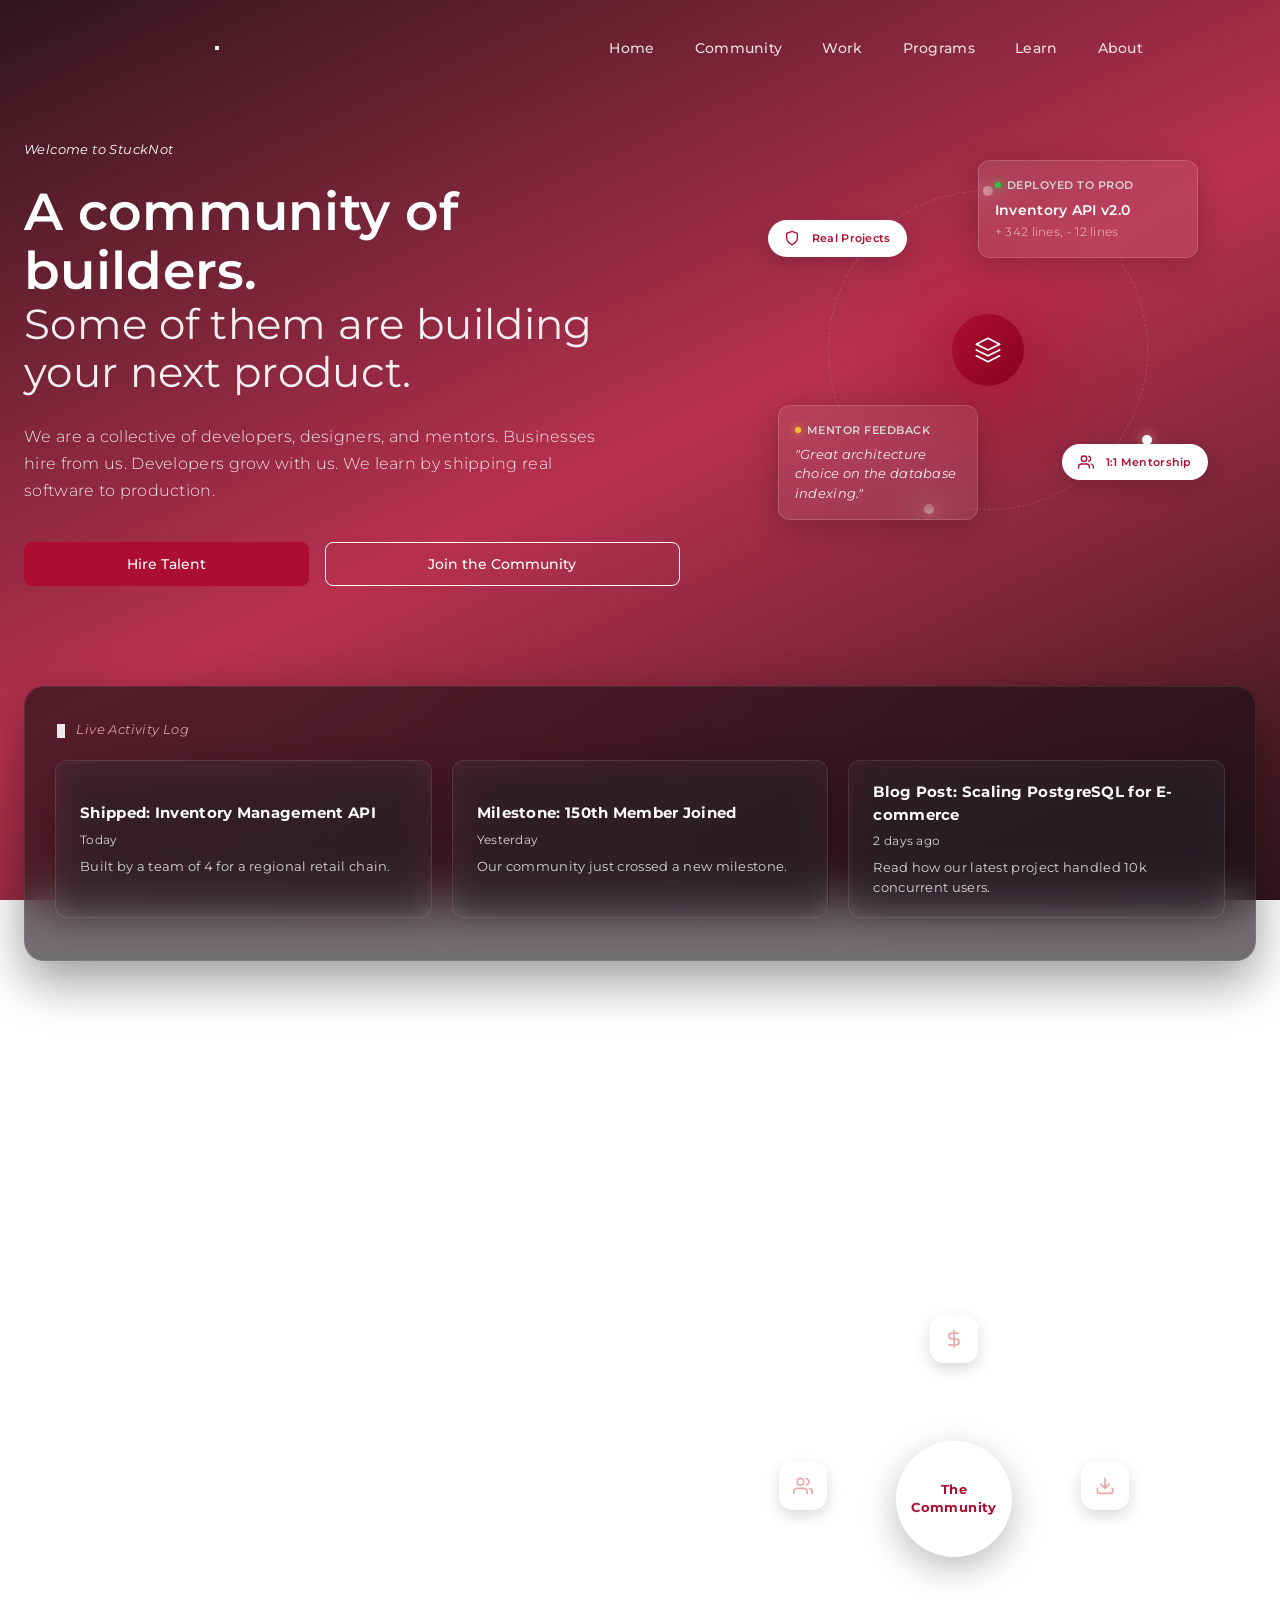
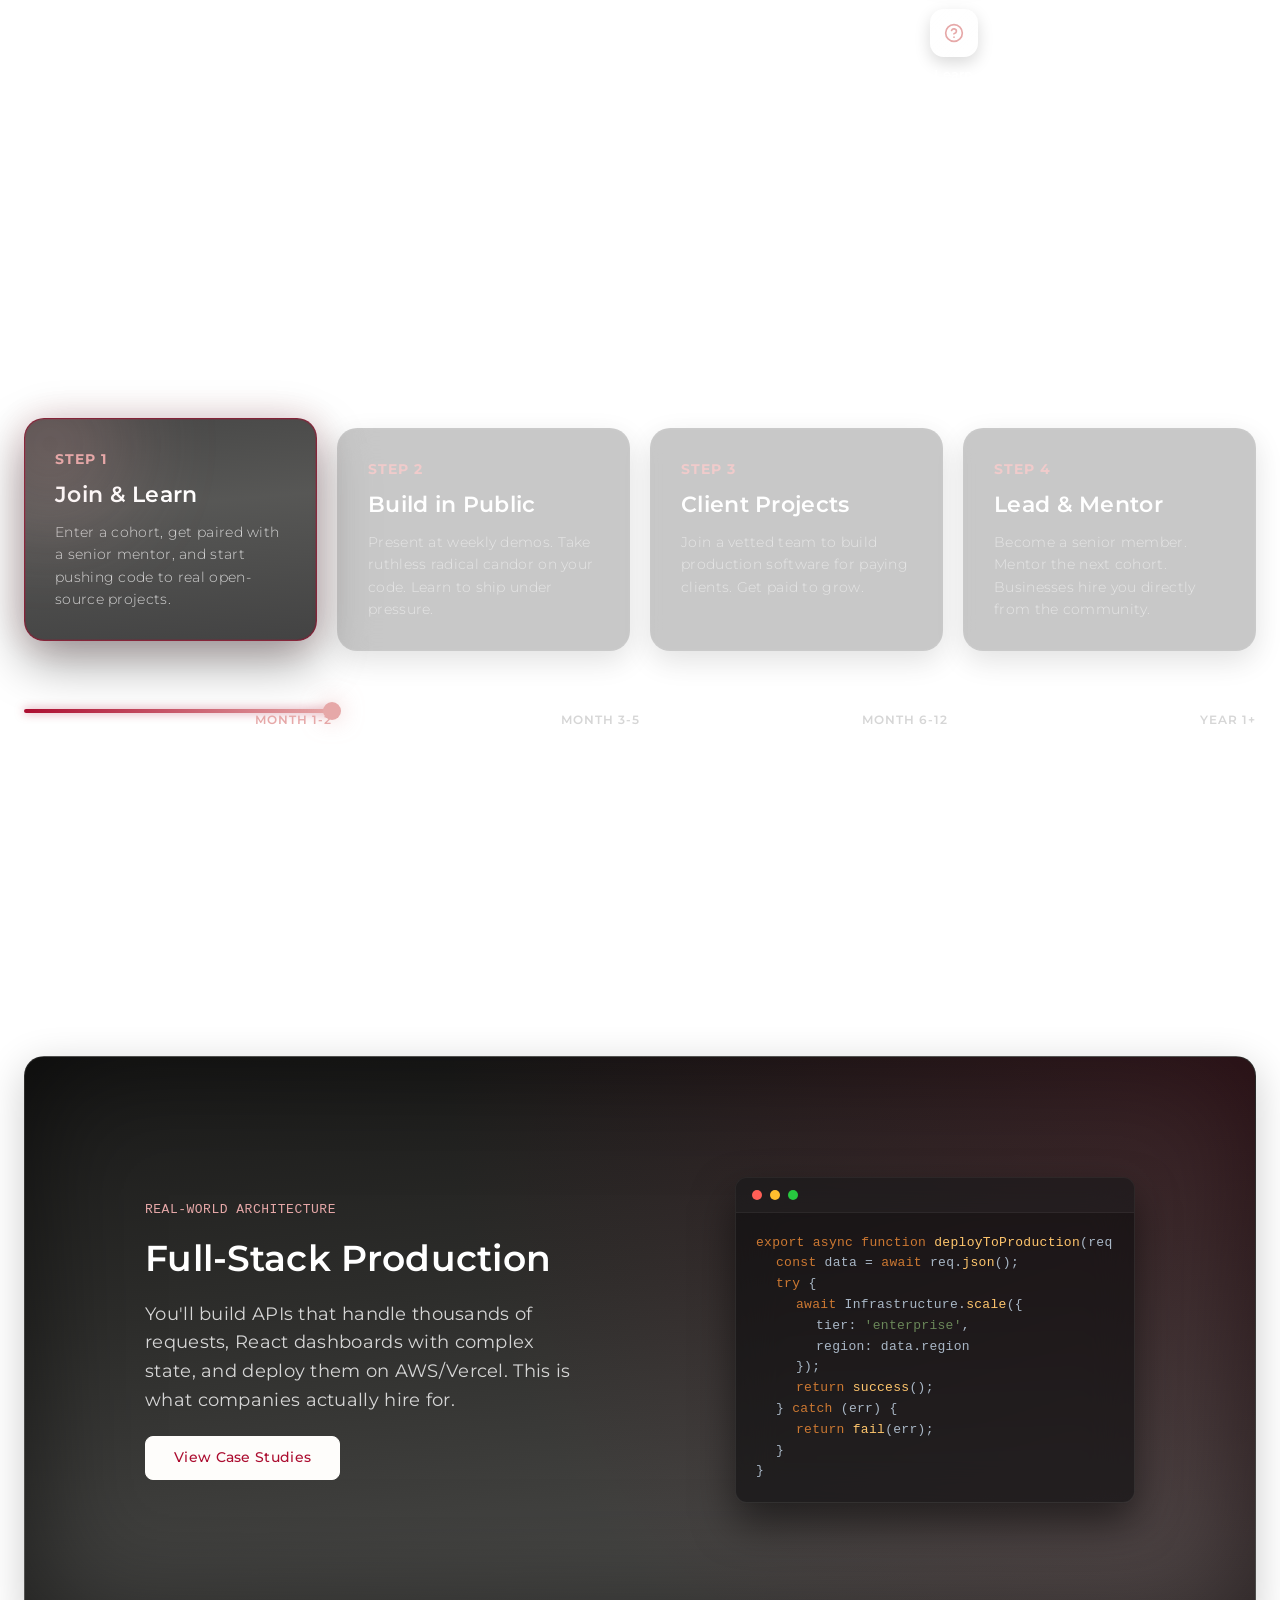
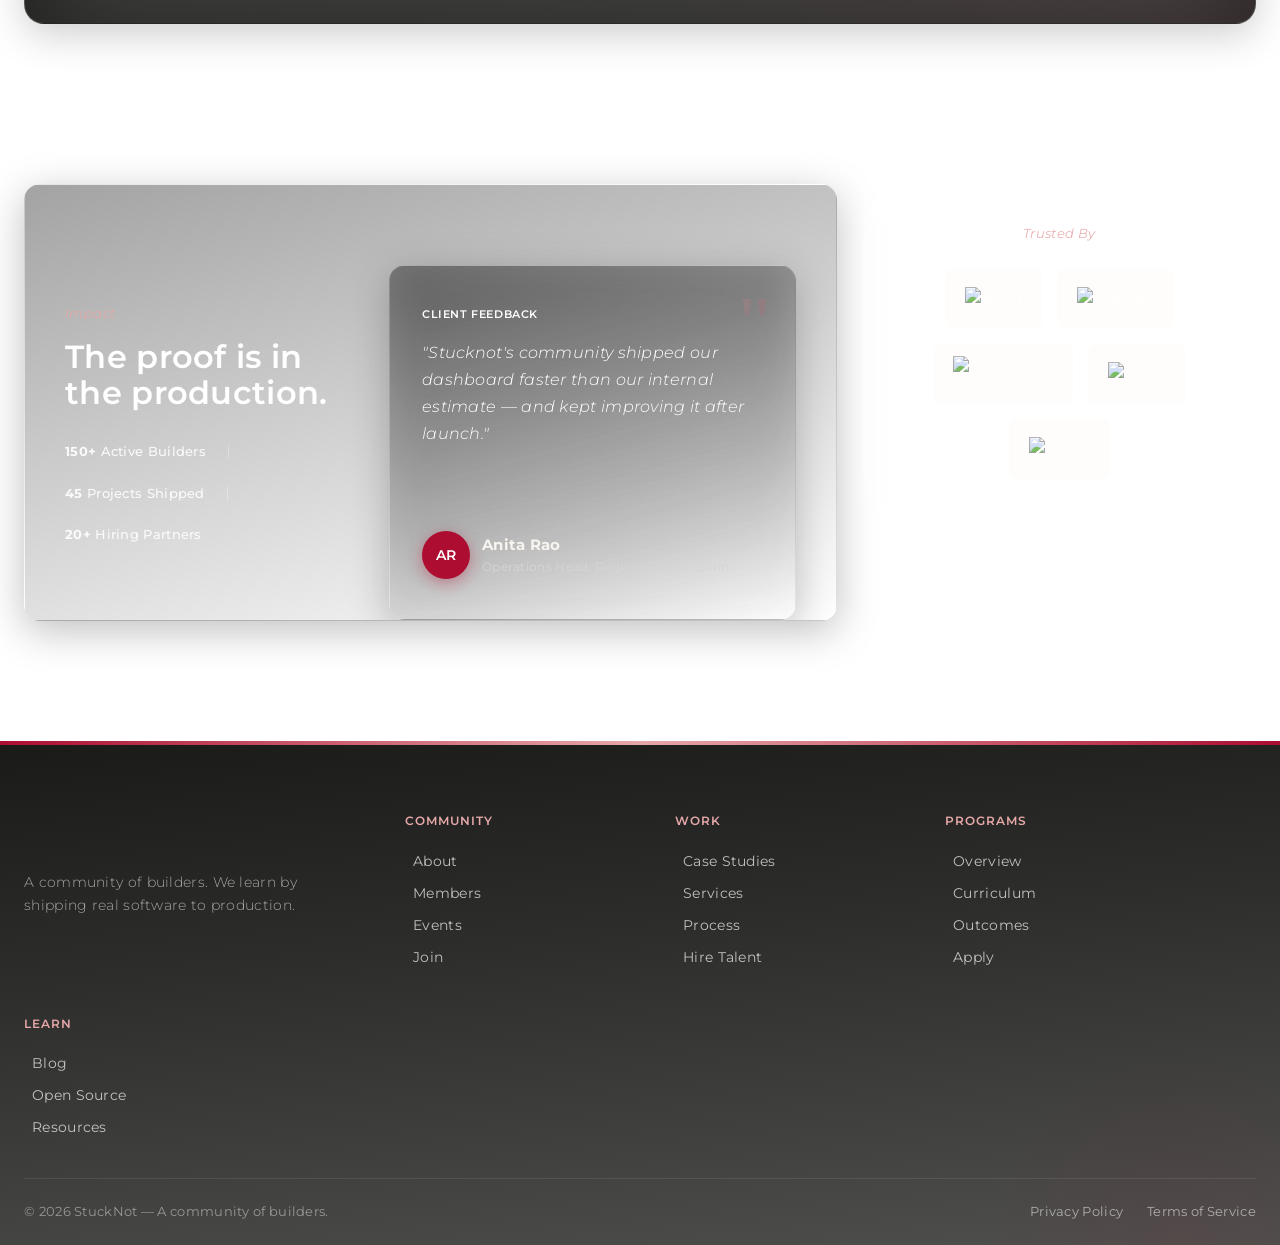
==== index.html @ ad09925e "Initial commit of StuckNot Academy" ====
<!DOCTYPE html>
<html lang="en">
<head>
  <meta charset="UTF-8">
  <meta name="viewport" content="width=device-width, initial-scale=1.0">
  <meta name="description" content="StuckNot is a community of builders. Businesses hire from it. Developers grow inside it.">
  <title>StuckNot — A Community of Builders</title>
  
  <!-- Performance: Preconnect to font domains -->
  <link rel="preconnect" href="https://fonts.googleapis.com">
  <link rel="preconnect" href="https://fonts.gstatic.com" crossorigin>
  <link href="https://fonts.googleapis.com/css2?family=Montserrat:ital,wght@0,300;0,400;0,500;0,600;0,700;0,900;1,400&display=swap" rel="stylesheet">
  
  <link rel="stylesheet" href="stucknot-design-system.css">
  <style>
    /* Inline styles to ensure content looks good while loading or for elements not in CSS */
    .hero-btn-row {
      display: flex;
      gap: 16px;
      margin-top: 32px;
      flex-wrap: wrap;
    }
    .hero-btn-row .base-button {
      flex: 1 1 auto;
      text-align: center;
      padding: 14px 28px;
    }
    .visually-hidden {
      position: absolute;
      width: 1px;
      height: 1px;
      padding: 0;
      margin: -1px;
      overflow: hidden;
      clip: rect(0, 0, 0, 0);
      white-space: nowrap;
      border: 0;
    }
    .json-loading {
      opacity: 0;
      transition: opacity 0.3s ease;
    }
    .json-loaded {
      opacity: 1;
    }
    /* Force navbar on one line for desktop and override mobile sidebar styles */
    @media (min-width: 900px) {
      .header-nav-wrapper {
        position: static !important;
        flex-direction: row !important;
        width: 100% !important;
        height: auto !important;
        padding: 0 !important;
        background: transparent !important;
        box-shadow: none !important;
        display: flex;
        align-items: center;
        justify-content: flex-end;
        flex-wrap: nowrap;
        gap: 16px;
      }
      .nav-links {
        flex-wrap: nowrap;
        gap: 16px;
        align-items: center;
      }
      .nav-links a {
        padding: 8px 12px;
      }
    }
  </style>
</head>
<body>

  <!-- ===== HEADER ===== -->
  <header class="header" role="banner">
    <div class="container">
      <a href="/" aria-label="StuckNot Home"><span class="logo-img" role="img" aria-label="StuckNot logo"></span></a>
      <button class="mobile-menu-btn" aria-label="Toggle navigation" aria-expanded="false">
        <span class="hamburger-line"></span><span class="hamburger-line"></span><span class="hamburger-line"></span>
      </button>
      <div class="header-nav-wrapper" id="mobile-nav">
        <nav class="nav-links" aria-label="Main navigation" id="nav-main-links">
          <a href="/">Home</a>
          <!-- Populated by JSON -->
        </nav>
      </div>
    </div>
  </header>

  <main id="main-content" class="json-loading">
    <!-- ===== HERO ===== -->
    <section class="hero-bg" style="min-height:auto; padding-bottom:120px;" aria-labelledby="hero-heading">
      <div class="hero-header">
        <div class="hero-content-wrapper">
          
          <div class="hero-text-col">
            <p class="hero-eyebrow" id="hero-eyebrow"></p>
            <h1 class="hero-heading-text" id="hero-heading"></h1>
            <p class="hero-subheading-text" id="hero-subheading"></p>
            
            <!-- Entry Paths -->
            <div class="hero-btn-row reveal reveal-stagger-3" id="hero-buttons">
              <!-- Populated by JSON -->
            </div>
          </div>

          <div class="hero-illustration-col" style="padding-top: 0; align-items: center; justify-content: center;">
            <!-- Stunning native hero animation -->
            <div class="hero-anim reveal reveal-stagger-4">
              <div class="hero-anim-glow"></div>
              
              <div class="hero-anim-orbit">
                <div class="orbit-dot orbit-dot-1"></div>
                <div class="orbit-dot orbit-dot-2"></div>
                <div class="orbit-dot orbit-dot-3"></div>
              </div>
              
              <div class="hero-anim-center">
                <svg viewBox="0 0 24 24" fill="none" stroke="currentColor" stroke-width="1.5" stroke-linecap="round" stroke-linejoin="round" style="color:#fff;"><path d="M12 2L2 7l10 5 10-5-10-5zM2 17l10 5 10-5M2 12l10 5 10-5"/></svg>
              </div>
              
              <div class="hero-float-card card-1" style="backdrop-filter: blur(20px); width: 220px; padding: 16px;">
                <div style="font-size: 11px; color: var(--silver); margin-bottom: 6px; display: flex; align-items: center; gap: 6px; text-transform: uppercase; font-weight: 600; letter-spacing: 0.5px;">
                   <div style="width:6px; height:6px; background:#27c93f; border-radius:50%; box-shadow: 0 0 8px #27c93f;"></div> Deployed to Prod
                </div>
                <div style="font-size: 14px; font-weight: 600; color: var(--white); margin-bottom: 2px;">Inventory API v2.0</div>
                <div style="font-size: 12px; color: var(--rose);">+ 342 lines, - 12 lines</div>
              </div>
              
              <div class="hero-float-card card-2" style="backdrop-filter: blur(20px); width: 200px; padding: 16px;">
                <div style="font-size: 11px; color: var(--silver); margin-bottom: 6px; display: flex; align-items: center; gap: 6px; text-transform: uppercase; font-weight: 600; letter-spacing: 0.5px;">
                   <div style="width:6px; height:6px; background:#ffbd2e; border-radius:50%; box-shadow: 0 0 8px #ffbd2e;"></div> Mentor Feedback
                </div>
                <div style="font-size: 13px; font-weight: 400; color: rgba(255,255,255,0.9); font-style: italic;">"Great architecture choice on the database indexing."</div>
              </div>
              
              <div class="hero-badge badge-1" style="padding: 10px 16px;">
                <svg viewBox="0 0 24 24" width="16" height="16" fill="none" stroke="currentColor" stroke-width="2" stroke-linecap="round" stroke-linejoin="round" style="margin-right:6px;"><path d="M12 22s8-4 8-10V5l-8-3-8 3v7c0 6 8 10 8 10z"></path></svg> Real Projects
              </div>
              <div class="hero-badge badge-2" style="padding: 10px 16px;">
                <svg viewBox="0 0 24 24" width="16" height="16" fill="none" stroke="currentColor" stroke-width="2" stroke-linecap="round" stroke-linejoin="round" style="margin-right:6px;"><path d="M17 21v-2a4 4 0 0 0-4-4H5a4 4 0 0 0-4 4v2"></path><circle cx="9" cy="7" r="4"></circle><path d="M23 21v-2a4 4 0 0 0-3-3.87"></path><path d="M16 3.13a4 4 0 0 1 0 7.75"></path></svg> 1:1 Mentorship
              </div>
            </div>
          </div>

        </div>
      </div>
    </section>

    <!-- ===== LIVE ACTIVITY STRIP ===== -->
    <!-- Upgraded to look like a command center / glass terminal overlay -->
    <section class="section" style="padding-top:40px; padding-bottom: 60px; margin-top: -60px; position: relative; z-index: 10;" aria-labelledby="activity-heading">
      <div class="container">
        <h2 id="activity-heading" class="visually-hidden">Recent Community Activity</h2>
        <div class="bento-card" style="padding: 30px; background: rgba(20, 15, 20, 0.6); backdrop-filter: blur(24px); border: 1px solid rgba(255,255,255,0.08); box-shadow: 0 20px 50px rgba(0,0,0,0.4);">
           <p class="section-eyebrow" style="margin-bottom: 10px; color: var(--rose);"><span class="cc-cursor" style="margin-right: 8px;"></span> Live Activity Log</p>
           <div class="oss-blog-inner" id="activity-strip" style="grid-template-columns: repeat(auto-fit, minmax(280px, 1fr)); gap: 20px; margin-top: 10px;">
             <!-- Populated by JSON -->
           </div>
        </div>
      </div>
    </section>

    <!-- ===== HOW IT WORKS (FLYWHEEL BENTO) ===== -->
    <section class="section our-story" style="padding: 80px 0;" aria-labelledby="how-it-works-heading">
      <div class="container">
        <h2 id="how-it-works-heading" class="section-heading reveal">A flywheel of continuous growth.</h2>
        <p class="accent-text reveal reveal-stagger-1" style="margin-bottom: 40px;">We learn by shipping real software. Real stakes, real users.</p>
        
        <div class="our-story-bento reveal reveal-stagger-2">
          
          <div class="bento-card" style="grid-column: 1 / 2; grid-row: 1 / 2; display: flex; flex-direction: column; justify-content: center;">
            <h3 class="summary-card-heading" style="font-size: 24px; margin-bottom: 16px;">Mentorship meets Production</h3>
            <p class="summary-card-text" style="font-size: 15px;">Every new builder is paired with a senior engineer. You never code alone. Code reviews are public. We believe in ruthless radical candor with the code, but empathy for the coder.</p>
          </div>

          <div class="bento-card" style="grid-column: 1 / 2; grid-row: 2 / 3; display: flex; flex-direction: column; justify-content: center;">
            <h3 class="summary-card-heading" style="font-size: 24px; margin-bottom: 16px;">Real Client Projects</h3>
            <p class="summary-card-text" style="font-size: 15px;">Builders are assigned to real client projects based on skill level. No toy apps. When businesses hire us, they get vetted teams building production software.</p>
          </div>

          <div class="bento-card" style="grid-column: 2 / 3; grid-row: 1 / 3; display: flex; align-items: center; justify-content: center; min-height: 400px; overflow: hidden; position: relative;">
            <div class="bento-flywheel" style="position: absolute; width: 100%; height: 100%;">
              <div class="flywheel-wrap">
                <div class="flywheel">
                  <svg class="flywheel-ring" viewBox="0 0 200 200"><circle cx="100" cy="100" r="98" fill="none" stroke="rgba(255,255,255,0.15)" stroke-width="1" stroke-dasharray="4 4"/></svg>
                  
                  <div class="flywheel-center">
                    <span class="flywheel-center-label">The<br>Community</span>
                  </div>
                  
                  <div class="flywheel-node node-top">
                    <div class="node-icon"><svg viewBox="0 0 24 24" fill="none" stroke="currentColor" stroke-width="2" stroke-linecap="round" stroke-linejoin="round" style="color:var(--rose);"><path d="M12 2v20M17 5H9.5a3.5 3.5 0 0 0 0 7h5a3.5 3.5 0 0 1 0 7H6"/></svg></div>
                    <div class="node-label">Build</div>
                  </div>
                  <div class="flywheel-node node-right">
                    <div class="node-icon"><svg viewBox="0 0 24 24" fill="none" stroke="currentColor" stroke-width="2" stroke-linecap="round" stroke-linejoin="round" style="color:var(--rose);"><path d="M21 15v4a2 2 0 0 1-2 2H5a2 2 0 0 1-2-2v-4M7 10l5 5 5-5M12 15V3"/></svg></div>
                    <div class="node-label">Ship</div>
                  </div>
                  <div class="flywheel-node node-bottom">
                    <div class="node-icon"><svg viewBox="0 0 24 24" fill="none" stroke="currentColor" stroke-width="2" stroke-linecap="round" stroke-linejoin="round" style="color:var(--rose);"><circle cx="12" cy="12" r="10"/><path d="M9.09 9a3 3 0 0 1 5.83 1c0 2-3 3-3 3"/><line x1="12" y1="17" x2="12.01" y2="17"/></svg></div>
                    <div class="node-label">Learn</div>
                  </div>
                  <div class="flywheel-node node-left">
                    <div class="node-icon"><svg viewBox="0 0 24 24" fill="none" stroke="currentColor" stroke-width="2" stroke-linecap="round" stroke-linejoin="round" style="color:var(--rose);"><path d="M17 21v-2a4 4 0 0 0-4-4H5a4 4 0 0 0-4 4v2"/><circle cx="9" cy="7" r="4"/><path d="M23 21v-2a4 4 0 0 0-3-3.87M16 3.13a4 4 0 0 1 0 7.75"/></svg></div>
                    <div class="node-label">Grow</div>
                  </div>
                </div>
              </div>
            </div>
          </div>
          
        </div>
      </div>
    </section>

    <!-- ===== CAREER PROGRESSION (STEPPER) ===== -->
    <section class="section" style="padding: 80px 0;" aria-labelledby="journey-heading">
      <div class="container">
        <h2 id="journey-heading" class="section-heading reveal">Your trajectory.</h2>
        <p class="accent-text reveal reveal-stagger-1">From joining the community to leading production teams.</p>
        
        <div class="progress-stepper reveal reveal-stagger-2" id="journey-stepper">
          <div class="stepper-cards">
            <div class="stepper-card active" onclick="updateJourney(0)" style="cursor: pointer;">
              <div class="stepper-year">Step 1</div>
              <h3 class="stepper-title">Join & Learn</h3>
              <p class="stepper-desc">Enter a cohort, get paired with a senior mentor, and start pushing code to real open-source projects.</p>
            </div>
            <div class="stepper-card" onclick="updateJourney(1)" style="cursor: pointer;">
              <div class="stepper-year">Step 2</div>
              <h3 class="stepper-title">Build in Public</h3>
              <p class="stepper-desc">Present at weekly demos. Take ruthless radical candor on your code. Learn to ship under pressure.</p>
            </div>
            <div class="stepper-card" onclick="updateJourney(2)" style="cursor: pointer;">
              <div class="stepper-year">Step 3</div>
              <h3 class="stepper-title">Client Projects</h3>
              <p class="stepper-desc">Join a vetted team to build production software for paying clients. Get paid to grow.</p>
            </div>
            <div class="stepper-card" onclick="updateJourney(3)" style="cursor: pointer;">
              <div class="stepper-year">Step 4</div>
              <h3 class="stepper-title">Lead & Mentor</h3>
              <p class="stepper-desc">Become a senior member. Mentor the next cohort. Businesses hire you directly from the community.</p>
            </div>
          </div>
          <div class="stepper-track-wrap" style="position: relative;">
            <div class="stepper-track"></div>
            <div class="stepper-progress" id="journey-progress" style="width: 25%; transition: width 0.4s ease;"></div>
            <div class="stepper-markers">
              <div class="stepper-marker active" onclick="updateJourney(0)" style="flex: 0 0 25%; position: relative; cursor: pointer;">
                <div class="stepper-marker-dot"></div>
                <div style="position: absolute; top: 20px; font-size: 12px; color: var(--rose); font-weight: 600; text-transform: uppercase; letter-spacing: 1px; white-space: nowrap;">Month 1-2</div>
              </div>
              <div class="stepper-marker" onclick="updateJourney(1)" style="flex: 0 0 25%; position: relative; cursor: pointer;">
                <div class="stepper-marker-dot"></div>
                <div style="position: absolute; top: 20px; font-size: 12px; color: var(--silver); font-weight: 600; text-transform: uppercase; letter-spacing: 1px; white-space: nowrap;">Month 3-5</div>
              </div>
              <div class="stepper-marker" onclick="updateJourney(2)" style="flex: 0 0 25%; position: relative; cursor: pointer;">
                <div class="stepper-marker-dot"></div>
                <div style="position: absolute; top: 20px; font-size: 12px; color: var(--silver); font-weight: 600; text-transform: uppercase; letter-spacing: 1px; white-space: nowrap;">Month 6-12</div>
              </div>
              <div class="stepper-marker" onclick="updateJourney(3)" style="flex: 0 0 25%; position: relative; cursor: pointer;">
                <div class="stepper-marker-dot"></div>
                <div style="position: absolute; top: 20px; font-size: 12px; color: var(--silver); font-weight: 600; text-transform: uppercase; letter-spacing: 1px; white-space: nowrap;">Year 1+</div>
              </div>
            </div>
          </div>
        </div>
        <script>
          function updateJourney(index) {
            const stepper = document.getElementById('journey-stepper');
            const cards = stepper.querySelectorAll('.stepper-card');
            const markers = stepper.querySelectorAll('.stepper-marker');
            const progress = document.getElementById('journey-progress');
            
            cards.forEach(c => c.classList.remove('active'));
            markers.forEach(m => m.classList.remove('active'));
            
            cards[index].classList.add('active');
            markers[index].classList.add('active');
            progress.style.width = ((index + 1) * 25) + '%';
          }
        </script>
      </div>
    </section>

    <!-- ===== WHAT YOU'LL BUILD (PROGRAMS VISUALS) ===== -->
    <section class="section" style="padding: 80px 0;" aria-labelledby="build-heading">
      <div class="container">
        <h2 id="build-heading" class="section-heading reveal">What you will build.</h2>
        <p class="accent-text reveal reveal-stagger-1">Stop watching tutorials. Start contributing to production environments.</p>
        
        <div class="programs-tabs-container reveal reveal-stagger-2">
          <!-- Instead of actual tabs, we just show one impressive pane as a highlight -->
          <div class="programs-tabs-content" style="width: 100%;">
            <div class="program-tab-pane active" style="position: relative; opacity: 1; pointer-events: auto; transform: none;">
              <div class="pane-content-left">
                <div class="pane-meta">Real-world architecture</div>
                <h3 class="pane-title">Full-Stack Production</h3>
                <p class="pane-desc">You'll build APIs that handle thousands of requests, React dashboards with complex state, and deploy them on AWS/Vercel. This is what companies actually hire for.</p>
                <a href="/work/case-studies.html" class="pane-btn base-button btn-white">View Case Studies</a>
              </div>
              <div class="pane-content-right">
                <!-- Mock IDE Visual -->
                <div class="mock-ide">
                  <div class="mock-ide-header">
                    <div class="mac-dot"></div><div class="mac-dot"></div><div class="mac-dot"></div>
                  </div>
                  <div class="mock-ide-body">
                    <div class="code-line"><span class="keyword">export async function</span> <span class="func">deployToProduction</span>(req) {</div>
                    <div class="code-line indent"><span class="keyword">const</span> data = <span class="keyword">await</span> req.<span class="func">json</span>();</div>
                    <div class="code-line indent"><span class="keyword">try</span> {</div>
                    <div class="code-line indent-2"><span class="keyword">await</span> Infrastructure.<span class="func">scale</span>({</div>
                    <div class="code-line indent-3">tier: <span class="string">'enterprise'</span>,</div>
                    <div class="code-line indent-3">region: data.region</div>
                    <div class="code-line indent-2">});</div>
                    <div class="code-line indent-2"><span class="keyword">return</span> <span class="func">success</span>();</div>
                    <div class="code-line indent">} <span class="keyword">catch</span> (err) {</div>
                    <div class="code-line indent-2"><span class="keyword">return</span> <span class="func">fail</span>(err);</div>
                    <div class="code-line indent">}</div>
                    <div class="code-line">}</div>
                  </div>
                </div>
              </div>
            </div>
          </div>
        </div>
      </div>
    </section>

    <!-- ===== SOCIAL PROOF BAND ===== -->
    <section class="section" style="padding-top: 80px; padding-bottom: 120px;" aria-labelledby="proof-heading">
      <div class="container">
        <h2 id="proof-heading" class="visually-hidden">Community Impact and Partners</h2>
        
        <div class="testimonial-grid">
          
          <div class="testimonial-card" style="grid-column: 1 / 3; display: flex; flex-direction: row; flex-wrap: wrap; gap: 40px; align-items: center; padding: 40px;">
            <div style="flex: 1; min-width: 250px;">
              <p class="section-eyebrow" style="color: var(--rose);">Impact</p>
              <h3 class="section-heading" style="font-size: 32px; margin-bottom: 30px;">The proof is in the production.</h3>
              <div class="trust-line" id="stats-band" style="justify-content:flex-start; flex-wrap:wrap; margin-bottom: 0;">
                 <!-- Populated by JSON -->
              </div>
            </div>
            <div style="flex: 1.2; min-width: 250px;">
              <div class="testimonial-quote-mark">"</div>
              <div class="testimonial-type">Client Feedback</div>
              <div class="testimonial-quote" id="testimonial-quote" style="font-size:16px;"></div>
              <div class="testimonial-author" style="margin-top:20px;">
                <div class="testimonial-avatar" style="font-size:14px; background: var(--maroon);">AR</div>
                <div>
                  <div class="testimonial-name" id="testimonial-name"></div>
                  <div class="testimonial-role" id="testimonial-role"></div>
                </div>
              </div>
            </div>
          </div>

          <div class="bento-card" style="grid-column: 3 / 4; display: flex; flex-direction: column; justify-content: center; align-items: center; text-align: center; padding: 40px;">
            <p class="section-eyebrow" style="color: var(--rose);">Trusted By</p>
            <div id="partners-grid" style="display: flex; flex-wrap: wrap; gap: 15px; justify-content: center; margin-top: 10px;">
               <!-- Populated by JSON -->
            </div>
          </div>
          
        </div>
      </div>
    </section>
  </main>

  <!-- ===== FOOTER ===== -->
  <footer class="footer" role="contentinfo">
    <div class="container">
      <div class="footer-main">
        <div class="footer-inner" id="footer-inner">
          <div>
            <a href="/" class="logo" aria-label="StuckNot Home"><span class="logo-img" role="img" aria-label="StuckNot logo"></span></a>
            <p class="footer-brand-desc" id="footer-desc"></p>
          </div>
          <!-- Populated by JSON -->
        </div>
      </div>
      <div class="footer-bottom">
        <span>&copy; 2026 StuckNot — A community of builders.</span>
        <div class="footer-bottom-links">
          <a href="/legal/privacy-policy.html">Privacy Policy</a>
          <a href="/legal/terms-of-service.html">Terms of Service</a>
        </div>
      </div>
    </div>
  </footer>

  <script src="main.js"></script>
  
  <script>
    // Fetch data from local JSON database
    document.addEventListener('DOMContentLoaded', async () => {
      try {
        const response = await fetch('data.json');
        if (!response.ok) throw new Error('Network response was not ok');
        const data = await response.json();
        
        // --- Populate Navigation ---
        const navLinks = document.getElementById('nav-main-links');
        const topNavKeys = ['Community', 'Work', 'Programs', 'Learn', 'About'];
        topNavKeys.forEach(key => {
          if(key === 'About') {
             navLinks.innerHTML += `<a href="/community/">${key}</a>`;
          } else {
             navLinks.innerHTML += `<a href="/${key.toLowerCase()}/">${key}</a>`;
          }
        });


        // --- Populate Hero ---
        document.getElementById('hero-eyebrow').textContent = data.home.hero.eyebrow;
        document.getElementById('hero-eyebrow').className = 'hero-eyebrow reveal';
        
        document.getElementById('hero-heading').innerHTML = `<span class="line-1">${data.home.hero.headline}</span><br><span class="line-2" style="font-size: 0.8em">${data.home.hero.subheadline}</span>`;
        document.getElementById('hero-heading').className = 'hero-heading-text reveal reveal-stagger-1';
        
        document.getElementById('hero-subheading').textContent = data.home.hero.description;
        document.getElementById('hero-subheading').className = 'hero-subheading-text reveal reveal-stagger-2';

        const btnContainer = document.getElementById('hero-buttons');
        data.home.paths.forEach((path, index) => {
          btnContainer.innerHTML += `
            <button class="base-button ${path.icon === 'code' ? 'secondary-btn' : ''}" onclick="location.href='${path.link}'">${path.cta}</button>
          `;
        });

        // --- Populate Activity Strip ---
        const activityContainer = document.getElementById('activity-strip');
        data.home.activity.forEach((item, index) => {
          activityContainer.innerHTML += `
            <article class="blog-card reveal reveal-stagger-${index + 1}" style="cursor:default;">
              <div class="blog-card-content">
                <div class="blog-card-title" style="font-size: 15px;">${item.type}: ${item.title}</div>
                <div class="blog-card-meta">
                  <span class="blog-card-date">${item.date}</span>
                </div>
                <p style="color:var(--silver); font-size:13px; margin-top:8px;">${item.detail}</p>
              </div>
            </article>
          `;
        });

        // --- Populate Social Proof ---
        const statsContainer = document.getElementById('stats-band');
        statsContainer.className = 'trust-line reveal';
        data.home.stats.forEach((stat, index) => {
          if (index > 0) statsContainer.innerHTML += '<div class="divider"></div>';
          statsContainer.innerHTML += `<span><strong>${stat.value}</strong> ${stat.label}</span>`;
        });

        const quoteEl = document.getElementById('testimonial-quote').parentElement;
        quoteEl.className = 'testimonial-card reveal reveal-stagger-1';
        
        document.getElementById('testimonial-quote').textContent = `"${data.home.testimonial.quote}"`;
        document.getElementById('testimonial-name').textContent = data.home.testimonial.name;
        document.getElementById('testimonial-role').textContent = data.home.testimonial.role;

        const partnersContainer = document.getElementById('partners-grid');
        partnersContainer.className = 'reveal reveal-stagger-2';
        data.home.partners.forEach(partner => {
           partnersContainer.innerHTML += `
             <div style="background: var(--cream); border-radius: 8px; padding: 12px 20px; display:flex; align-items:center; justify-content:center; height: 60px;">
               <img src="images/partners/${partner}" alt="${partner.split('.')[0]}" style="max-height: 100%; max-width: 100px; object-fit: contain; opacity: 0.8;">
             </div>
           `;
        });

        // --- Populate Footer ---
        document.getElementById('footer-desc').textContent = data.footer.brandDescription;
        const footerInner = document.getElementById('footer-inner');
        Object.keys(data.footer.links).forEach(section => {
          let linksHtml = data.footer.links[section].map(link => `<a href="${link.url}">${link.name}</a>`).join('');
          footerInner.innerHTML += `
            <div>
              <h3 class="footer-col-heading">${section}</h3>
              <div class="footer-links">
                ${linksHtml}
              </div>
            </div>
          `;
        });

        // Show content
        document.getElementById('main-content').classList.replace('json-loading', 'json-loaded');
        
        // Trigger existing animations
        if (typeof initScrollReveal === 'function') {
          // Give DOM a tick to render before triggering ScrollReveal
          setTimeout(() => initScrollReveal(), 100);
        }
      } catch (error) {
        console.error('Failed to load JSON database:', error);
        document.getElementById('main-content').innerHTML = '<div class="container" style="padding:100px 0; text-align:center;"><h2>Error loading content. Please try again.</h2></div>';
        document.getElementById('main-content').classList.replace('json-loading', 'json-loaded');
      }
    });
  </script>
</body>
</html>
---- stucknot-design-system.css ----
/* ==========================================================================
   STUCKNOT — COMPLETE MASTER CSS & ANIMATIONS
   Merged from index.html & style-deferred.css
   ========================================================================== */

/* ---------- 1. DESIGN TOKENS ---------- */
:root {
  --maroon: #AC0D30;
  --maroon-dark: #890320;
  --maroon-light: #c14a5d;
  --maroon-tint: rgba(172, 13, 48, 0.08);
  --cream: #FEFDFB;
  --cream-warm: #F8F4F0;
  --rose: #E6A8A8;
  --charcoal: #4F4F4D;
  --black: #000000;
  --silver: #D6D6D6;
  --white: #ffffff;
  --font-mono: ui-monospace, SFMono-Regular, Menlo, Monaco, Consolas, "Liberation Mono", "Courier New", monospace;
  --bg-gradient-start: rgba(30, 2, 10, 0.92);
  --bg-gradient-mid: rgba(172, 13, 48, 0.85);
  --bg-gradient-end: rgba(30, 2, 10, 0.92);
  --card-bg: var(--cream);
  --text-dark: var(--black);
  --text-sub: var(--charcoal);
  --text-muted: var(--silver);
  --text-light: rgba(255, 255, 255, 0.92);
  --text-light-sub: rgba(255, 255, 255, 0.82);
  --card-shadow: 0 10px 35px rgba(0, 0, 0, 0.18);
  --card-shadow-hover: 0 16px 45px rgba(0, 0, 0, 0.28);
  --radius-sm: 8px;
  --radius-md: 12px;
  --radius-lg: 16px;
  --radius-full: 9999px;
  --ease-out: cubic-bezier(0.16, 1, 0.3, 1);
  --transition-base: 0.3s var(--ease-out);
  --transition-fast: 0.2s var(--ease-out);
}

/* ---------- 2. RESET & BODY ---------- */
*, *:before, *:after { box-sizing: border-box; margin: 0; padding: 0; }
html { scroll-behavior: smooth; scroll-padding-top: 80px; overflow-x: hidden; }
body {
  font-family: 'Montserrat', sans-serif;
  font-size: 16px;
  line-height: 1.5;
  letter-spacing: .3px;
  color: var(--text-light);
  -webkit-font-smoothing: antialiased;
  -moz-osx-font-smoothing: grayscale;
  overflow-x: hidden;
}
body::before {
  content: '';
  position: fixed;
  top: 0; left: 0; width: 100%; height: 100vh; z-index: -1;
  background:
    linear-gradient(155deg, var(--bg-gradient-start) 0%, var(--bg-gradient-mid) 50%, var(--bg-gradient-end) 100%),
    repeating-linear-gradient(115deg, rgba(255, 255, 255, 0.035) 0px, rgba(255, 255, 255, 0.035) 1px, transparent 1px, transparent 64px);
  pointer-events: none;
}
@media (prefers-reduced-motion: reduce) { * { animation: none !important; transition: none !important; } }
a { text-decoration: none; color: inherit; cursor: pointer; }
ul { list-style: none; }
.container { max-width: 1280px; width: 100%; padding: 0 24px; margin: auto; }
.section { padding: 120px 0; margin: 0 auto; position: relative; z-index: 1; }

/* ---------- 3. TYPOGRAPHY ---------- */
.section-eyebrow { font-size: 12.5px; font-style: italic; color: var(--white); opacity: .9; display: inline-block; margin-bottom: 15px; letter-spacing: .4px; }
.section-heading { font-size: 42px; font-weight: 600; line-height: 1.15; margin-bottom: 20px; max-width: 22ch; color: var(--white); }
.accent-text { font-size: 16px; line-height: 1.75; font-weight: 300; max-width: 560px; position: relative; color: var(--text-light-sub); }

/* ---------- 4. BUTTONS ---------- */
.base-button {
  cursor: pointer; height: 44px; font-size: 14px; font-weight: 500; font-family: 'Montserrat', sans-serif;
  color: var(--white); background-color: var(--maroon); padding: 0 28px; display: inline-flex;
  align-items: center; justify-content: center; border: 1px solid var(--maroon); border-radius: var(--radius-sm);
  transition: all var(--transition-base); min-width: 130px;
}
.base-button:hover { background-color: var(--maroon-dark); border-color: var(--maroon-dark); transform: translateY(-2px); box-shadow: 0 6px 20px rgba(0, 0, 0, 0.25); }
.base-button.secondary-btn { border-color: var(--white); color: var(--white); background-color: transparent; }
.base-button.secondary-btn:hover { color: var(--white); background-color: var(--maroon-dark); border-color: var(--maroon-dark); box-shadow: 0 6px 20px rgba(0, 0, 0, 0.2); }
.base-button.outline-maroon { border-color: var(--maroon); color: var(--maroon); background: transparent; }
.base-button.outline-maroon:hover { background: var(--maroon); color: var(--white); box-shadow: 0 6px 20px rgba(172, 13, 48, 0.25); }
.base-button.btn-white { background: var(--cream); color: var(--maroon); border-color: var(--cream); }
.base-button.btn-white:hover { background: var(--cream-warm); box-shadow: 0 6px 25px rgba(254, 253, 251, 0.2); transform: translateY(-2px); }

/* ---------- 5. SCROLL REVEAL & STAGGER ---------- */
.reveal { opacity: 0; transform: translateY(20px); transition: opacity .6s var(--ease-out), transform .6s var(--ease-out); }
.reveal.in-view { opacity: 1; transform: translateY(0); }
.reveal-stagger-1 { transition-delay: .1s; } .reveal-stagger-2 { transition-delay: .2s; }
.reveal-stagger-3 { transition-delay: .3s; } .reveal-stagger-4 { transition-delay: .4s; }
.reveal-stagger-5 { transition-delay: .5s; } .reveal-stagger-6 { transition-delay: .6s; }

/* ---------- 6. HEADER ---------- */
.header {
  position: fixed; top: 10px; left: 50%; transform: translateX(-50%); width: 95%; max-width: 1100px;
  z-index: 999; padding: 16px 10px; border-radius: 50px; border: 1px solid transparent;
  transition: padding var(--transition-base), background var(--transition-base), backdrop-filter var(--transition-base), box-shadow var(--transition-base), border var(--transition-base), top var(--transition-base);
}
.header .container { display: flex; align-items: center; justify-content: space-between; width: 100%; }
.logo-img { background: url(images/logo-svg-white.svg) no-repeat; width: 150px; display: block; height: 42px; background-size: 150px; transition: margin-left .35s ease, background-size .35s ease, height .35s ease, opacity .25s ease; margin-left: -60px; }
.nav-links { display: flex; gap: 10px; }
.nav-links a { color: var(--white); font-size: 14px; font-weight: 500; opacity: .85; padding: 8px 16px; border-radius: 30px; position: relative; transition: all 0.25s ease; }
.nav-links a:hover { opacity: 1; background: rgba(255, 255, 255, 0.1); }
.header-right { display: flex; align-items: center; gap: 26px; }
.header.scrolled { top: 20px; padding: 12px 24px; background: rgba(15, 10, 12, 0.7); backdrop-filter: blur(24px); -webkit-backdrop-filter: blur(24px); box-shadow: 0 10px 40px rgba(0, 0, 0, 0.6), inset 0 0 0 1px rgba(172, 13, 48, 0.2); border: 1px solid rgba(172, 13, 48, 0.4); }
.header.scrolled .logo-img { background-size: 120px; height: 34px; margin-left: 0px; }
.header.scrolled .nav-links a { color: var(--silver); }
.header.scrolled .nav-links a:hover { color: var(--white); background: rgba(172, 13, 48, 0.4); box-shadow: inset 0 0 0 1px rgba(172, 13, 48, 0.8); }
.header.scrolled .base-button.secondary-btn { border-color: var(--maroon); color: var(--white); background: var(--maroon); }
.header.scrolled .base-button.secondary-btn:hover { background: var(--rose); border-color: var(--rose); }

/* ---------- 7. HERO SECTION ---------- */
.hero-bg { padding: 140px 0 0; display: flex; flex-direction: column; align-items: center; justify-content: flex-start; min-height: 100vh; }
.audience-toggle { display: inline-flex; background: rgba(255, 255, 255, 0.12); border: 1px solid rgba(255, 255, 255, 0.22); border-radius: 30px; padding: 4px; margin-bottom: 30px; opacity: 0; animation: fadeUp .6s ease forwards; }
.toggle-btn { font-family: 'Montserrat', sans-serif; font-size: 13px; font-weight: 500; letter-spacing: .3px; color: rgba(255, 255, 255, 0.75); background: transparent; border: none; border-radius: 24px; padding: 9px 20px; cursor: pointer; transition: all .25s ease; }
.toggle-btn.active { background: var(--white); color: var(--maroon); }
.trust-line { display: flex; align-items: center; gap: 22px; margin-bottom: 34px; flex-wrap: wrap; }
.trust-line span { font-size: 13px; font-weight: 500; color: rgba(255, 255, 255, 0.9); letter-spacing: .3px; }
.trust-line .divider { width: 1px; height: 14px; background: rgba(255, 255, 255, 0.3); }
.hero-header { display: flex; flex-direction: column; align-items: flex-start; justify-content: center; width: 100%; max-width: 1280px; margin: 0 auto; position: relative; padding: 0 24px; }
.hero-content-wrapper { display: flex; align-items: center; gap: 40px; width: 100%; }
.hero-text-col { flex: 1 1 55%; transition: opacity .18s ease; }
.hero-text-col.fading { opacity: 0; }
.hero-illustration-col { flex: 1 1 45%; display: flex; align-items: center; justify-content: center; align-self: flex-start; padding-top: 30px; }
.hero-eyebrow { font-size: 13px; font-style: italic; font-weight: 400; color: var(--white); margin-bottom: 22px; letter-spacing: .4px; }
.hero-heading-text { color: var(--white); font-size: 52px; font-weight: 600; line-height: 1.15; margin-bottom: 26px; }
.hero-heading-text .line-2 { font-weight: 400; opacity: 0.92; display: block; }
.hero-subheading-text { font-size: 16px; font-weight: 300; line-height: 1.7; color: rgba(255, 255, 255, 0.88); max-width: 52ch; margin-bottom: 38px; }
.hero-header-buttons { display: flex; gap: 16px; margin-bottom: 60px; padding: 0 0 40px; min-height: 84px; }

/* ---- Hero Animations ---- */
.hero-anim { position: relative; width: 420px; height: 420px; }
.hero-anim-glow { position: absolute; top: 50%; left: 50%; transform: translate(-50%, -50%); width: 300px; height: 300px; border-radius: 50%; background: radial-gradient(circle, rgba(172, 13, 48, 0.25) 0%, transparent 70%); animation: glowPulse 4s ease-in-out infinite; }
.hero-anim-orbit { position: absolute; top: 50%; left: 50%; width: 320px; height: 320px; transform: translate(-50%, -50%); border: 1.5px dashed rgba(255, 255, 255, 0.15); border-radius: 50%; animation: slowSpin 30s linear infinite; }
.orbit-dot { position: absolute; width: 10px; height: 10px; border-radius: 50%; background: var(--white); box-shadow: 0 0 12px rgba(255, 255, 255, 0.5); }
.orbit-dot-1 { top: -5px; left: 50%; transform: translateX(-50%); }
.orbit-dot-2 { bottom: 20%; right: -5px; }
.orbit-dot-3 { bottom: -5px; left: 30%; }
.hero-float-card { position: absolute; background: rgba(255, 255, 255, 0.08); backdrop-filter: blur(16px); -webkit-backdrop-filter: blur(16px); border: 1px solid rgba(255, 255, 255, 0.15); border-radius: 12px; padding: 14px 16px; width: 180px; box-shadow: 0 8px 32px rgba(0, 0, 0, 0.2); }
.card-1 { top: 20px; right: 0; animation: floatCard1 5s ease-in-out infinite; }
.card-2 { bottom: 40px; left: 0; animation: floatCard2 6s ease-in-out infinite; }
.float-card-bar { display: flex; gap: 5px; margin-bottom: 12px; }
.float-card-bar .dot { width: 7px; height: 7px; border-radius: 50%; }
.float-card-bar .dot.red { background: #ff5f56; } .float-card-bar .dot.yellow { background: #ffbd2e; } .float-card-bar .dot.green { background: #27c93f; }
.float-card-line { height: 6px; border-radius: 3px; background: rgba(255, 255, 255, 0.12); margin-bottom: 7px; }
.float-card-line.accent { background: rgba(172, 13, 48, 0.5); }
.float-card-line.w40 { width: 40%; } .float-card-line.w50 { width: 50%; } .float-card-line.w60 { width: 60%; } .float-card-line.w70 { width: 70%; } .float-card-line.w80 { width: 80%; } .float-card-line.w85 { width: 85%; } .float-card-line.w90 { width: 90%; }
.hero-anim-center { position: absolute; top: 50%; left: 50%; transform: translate(-50%, -50%); width: 72px; height: 72px; border-radius: 50%; background: linear-gradient(135deg, var(--maroon), var(--maroon-dark)); display: flex; align-items: center; justify-content: center; z-index: 1; }
.hero-anim-center::before { content: ""; position: absolute; inset: 0; border-radius: 50%; box-shadow: 0 8px 50px rgba(172, 13, 48, 0.6); z-index: -1; animation: centerPulseHero 3s ease-in-out infinite; }
.hero-anim-center svg { width: 28px; height: 28px; }
.hero-badge { position: absolute; display: flex; align-items: center; gap: 6px; background: var(--white); color: var(--maroon); padding: 8px 14px; border-radius: 20px; font-size: 11px; font-weight: 600; letter-spacing: .3px; box-shadow: 0 6px 20px rgba(0, 0, 0, 0.15); white-space: nowrap; }
.badge-1 { top: 80px; left: -10px; animation: floatBadge1 4s ease-in-out infinite; }
.badge-2 { bottom: 80px; right: -10px; animation: floatBadge2 5s ease-in-out infinite; }

/* ---- Summarise Details (Cards overlapping Hero) ---- */
.summarise-section { max-width: 100%; width: 100%; position: relative; padding: 0 0 120px; }
.summarise-details { width: 100%; max-width: 1280px; margin: auto; position: absolute; left: 0; right: 0; top: -60px; padding: 0 24px; }
#fade-cards { transition: opacity .18s ease; } #fade-cards.fading { opacity: 0; }
.summarise-details-list { display: grid; grid-template-columns: repeat(4, 1fr); gap: 20px; }
.summary-card { position: relative; background: rgba(255, 255, 255, 0.06); backdrop-filter: blur(20px); -webkit-backdrop-filter: blur(20px); border: 1px solid rgba(255, 255, 255, 0.1); border-radius: 16px; padding: 32px 24px 28px; text-align: left; overflow: hidden; transition: transform var(--transition-base), border-color var(--transition-base), box-shadow var(--transition-base); }
.summary-card::before { content: ''; position: absolute; top: 0; left: 0; right: 0; height: 3px; background: linear-gradient(90deg, rgba(255,255,255,0.1), rgba(255,255,255,0.4), rgba(255,255,255,0.1)); opacity: 0; transition: opacity var(--transition-base); }
.summary-card:hover { transform: translateY(-6px); border-color: rgba(255, 255, 255, 0.2); box-shadow: 0 20px 50px rgba(0, 0, 0, 0.3), 0 0 40px rgba(255, 255, 255, 0.03); }
.summary-card:hover::before { opacity: 1; }
.summary-card-number { font-size: 42px; font-weight: 700; color: rgba(255, 255, 255, 0.06); position: absolute; top: 10px; right: 16px; line-height: 1; pointer-events: none; transition: color var(--transition-base); }
.summary-card:hover .summary-card-number { color: rgba(255, 255, 255, 0.15); }
.summary-card-icon { width: 48px; height: 48px; border-radius: 12px; background: linear-gradient(135deg, rgba(255,255,255,0.12), rgba(255,255,255,0.02)); border: 1px solid rgba(255,255,255,0.15); display: flex; align-items: center; justify-content: center; margin-bottom: 20px; box-shadow: 0 6px 20px rgba(0, 0, 0, 0.2); transition: transform var(--transition-base), box-shadow var(--transition-base), border-color var(--transition-base); }
.summary-card:hover .summary-card-icon { transform: scale(1.1) rotate(-3deg); box-shadow: 0 8px 28px rgba(0, 0, 0, 0.3); border-color: rgba(255, 255, 255, 0.3); }
.summary-card-icon svg { width: 22px; height: 22px; }
.summary-card-heading { font-weight: 600; font-size: 15px; line-height: 1.3; letter-spacing: .3px; margin-bottom: 8px; color: var(--white); }
.summary-card-text { color: rgba(255, 255, 255, 0.6); font-size: 13px; line-height: 1.6; font-weight: 300; }

/* ---------- 8. TECH STACK & PARTNER MARQUEES ---------- */
.tech-section { padding: 30px 0; overflow: hidden; background: rgba(255,255,255,0.02); border-top: 1px solid rgba(255,255,255,0.05); border-bottom: 1px solid rgba(255,255,255,0.05); }
.tech-flex-container { display: flex; align-items: center; justify-content: space-between; gap: 40px; }
.tech-text-wrap { flex-shrink: 0; max-width: 280px; }
.tech-heading-compact { margin-bottom: 0; font-size: 24px; }
.tech-marquee-wrapper, .partners-marquee-wrapper { flex-grow: 1; width: auto; position: relative; display: flex; overflow: hidden; mask-image: linear-gradient(to right, transparent, black 10%, black 90%, transparent); -webkit-mask-image: linear-gradient(to right, transparent, black 10%, black 90%, transparent); }
.tech-marquee-track { display: flex; align-items: center; gap: 60px; animation: tech-marquee-scroll 35s linear infinite; padding-left: 60px; }
.tech-marquee-track:hover { animation-play-state: paused; }
.tech-icon-img { width: 54px; height: 84px; flex-shrink: 0; transition: transform 0.3s ease; border-radius: 12px; opacity: 1; }
.tech-icon-img:hover { transform: scale(1.15) translateY(-4px); }

.partners-section { padding: 60px 0 0 0; margin-top: 60px; overflow: hidden; }
.partners-section + .our-story { padding-top: 80px; }
.partners-marquee-track { display: flex; width: max-content; height: 160px; align-items: center; gap: 80px; animation: partners-marquee-scroll 18s linear infinite; padding-left: 60px; padding-bottom: 20px; }
.partners-marquee-track:hover { animation-play-state: paused; }
.partner-badge { display: flex; align-items: center; justify-content: center; width: 180px; height: 90px; background: var(--cream); border-radius: 12px; padding: 16px 24px; flex-shrink: 0; transition: transform 0.3s ease, box-shadow 0.3s ease; box-shadow: 0 4px 12px rgba(0,0,0,0.1); }
.partner-badge:hover { transform: scale(1.05) translateY(-4px); box-shadow: 0 12px 24px rgba(0,0,0,0.15); }
.partner-logo-img { width: 100%; height: 100%; object-fit: contain; opacity: 0.85; transition: opacity 0.3s ease; }
.partner-badge:hover .partner-logo-img { opacity: 1; }

/* ---------- 9. BENTO BOX / OUR STORY ---------- */
.our-story { padding: 160px 0 80px; position: relative; }
.our-story-bento { display: grid; grid-template-columns: 1fr 1fr; grid-template-rows: auto auto; gap: 24px; }
.bento-card { background: rgba(255, 255, 255, 0.03); backdrop-filter: blur(24px); -webkit-backdrop-filter: blur(24px); border: 1px solid rgba(255, 255, 255, 0.08); border-radius: 20px; padding: 40px; overflow: hidden; position: relative; transition: transform var(--transition-base), box-shadow var(--transition-base), border-color var(--transition-base); }
.bento-card::before { content: ""; position: absolute; inset: 0; border-radius: inherit; padding: 1px; background: radial-gradient(800px circle at var(--mouse-x) var(--mouse-y), rgba(255, 255, 255, 0.3), transparent 40%); -webkit-mask: linear-gradient(#fff 0 0) content-box, linear-gradient(#fff 0 0); -webkit-mask-composite: xor; mask-composite: exclude; pointer-events: none; opacity: 0; transition: opacity 0.5s ease; }
.bento-card:hover::before { opacity: 1; }
.bento-card::after { content: ""; position: absolute; inset: 0; background: radial-gradient(600px circle at var(--mouse-x) var(--mouse-y), rgba(255, 255, 255, 0.04), transparent 40%); pointer-events: none; opacity: 0; transition: opacity 0.5s ease; }
.bento-card:hover::after { opacity: 1; }
.bento-text { grid-column: 1 / 2; grid-row: 1 / 2; background: transparent; backdrop-filter: none; -webkit-backdrop-filter: none; border: none; padding: 0 40px 0 0; display: flex; flex-direction: column; justify-content: center; }
.bento-text::before, .bento-text::after { display: none; }
.bento-text .section-heading { margin-bottom: 24px; background: linear-gradient(180deg, #FFFFFF 0%, rgba(255, 255, 255, 0.7) 100%); -webkit-background-clip: text; -webkit-text-fill-color: transparent; }
.bento-image { grid-column: 1 / 2; grid-row: 2 / 3; padding: 0; display: flex; transform: perspective(1000px); transform-style: preserve-3d; }
.bento-image img { width: 100%; height: 100%; object-fit: cover; transition: transform 0.2s cubic-bezier(0.25, 0.46, 0.45, 0.94); will-change: transform; }
.bento-flywheel { grid-column: 2 / 3; grid-row: 1 / 3; display: block; align-items: center; justify-content: center; padding: 20px; }

/* Flywheel */
.flywheel-wrap { display: flex; align-items: center; justify-content: safe center; width: 100%; height: 100%; }
.flywheel { position: relative; width: 340px; height: 340px; }
.flywheel-ring { position: absolute; inset: 0; width: 100%; height: 100%; animation: slowSpin 60s linear infinite; }
.flywheel-center { position: absolute; top: 50%; left: 50%; transform: translate(-50%, -50%); width: 116px; height: 116px; border-radius: 50%; background: var(--white); display: flex; align-items: center; justify-content: center; text-align: center; padding: 10px; z-index: 10; animation: centerPulse 4s ease-in-out infinite; }
.flywheel-center::before { content: ""; position: absolute; inset: 0; border-radius: 50%; box-shadow: 0 12px 35px rgba(0,0,0,0.25); z-index: -1; animation: flywheelShadowPulse 4s ease-in-out infinite; }
.flywheel-center-label { font-size: 12.5px; font-weight: 700; letter-spacing: .4px; color: var(--maroon); line-height: 1.4; transition: opacity 0.2s ease; }
.flywheel-node { position: absolute; width: 130px; text-align: center; cursor: pointer; }
.flywheel-node .node-icon { width: 48px; height: 48px; border-radius: 14px; background: linear-gradient(135deg, rgba(255,255,255,0.1), rgba(255,255,255,0.02)); border: 1px solid rgba(255,255,255,0.15); display: flex; align-items: center; justify-content: center; margin: 0 auto 10px; box-shadow: 0 6px 16px rgba(0, 0, 0, 0.15); transition: transform var(--transition-base), box-shadow var(--transition-base), background var(--transition-base); }
.flywheel-node:hover .node-icon { transform: scale(1.15) rotate(5deg); box-shadow: 0 8px 24px rgba(0, 0, 0, 0.3); background: linear-gradient(135deg, rgba(255,255,255,0.2), rgba(255,255,255,0.05)); border-color: rgba(255,255,255,0.3); }
.flywheel-node .node-icon svg { width: 20px; height: 20px; }
.flywheel-node .node-label { font-size: 12.5px; font-weight: 600; line-height: 1.3; color: var(--white); }
.node-top { top: -14px; left: 50%; transform: translateX(-50%); }
.node-right { top: 50%; right: -46px; transform: translateY(-50%); }
.node-bottom { bottom: -14px; left: 50%; transform: translateX(-50%); }
.node-left { top: 50%; left: -46px; transform: translateY(-50%); }

/* ---------- 10. FEATURED WORK (HORIZONTAL ACCORDION) ---------- */
.h-accordion-grid { display: flex; gap: 16px; height: 500px; margin-top: 24px; }
.work-card { position: relative; flex: 1; border-radius: 20px; overflow: hidden; cursor: pointer; transition: flex 0.6s cubic-bezier(0.25, 1, 0.5, 1), transform 0.4s ease, box-shadow 0.4s ease; box-shadow: 0 4px 20px rgba(0,0,0,0.1); background: #111; }
.work-card.active { flex: 4; box-shadow: 0 10px 40px rgba(0,0,0,0.3); }
.work-card-bg { position: absolute; top: 0; left: 0; width: 100%; height: 100%; object-fit: cover; transition: transform 0.8s ease; opacity: 0.7; }
.work-card.active .work-card-bg { transform: scale(1.05); opacity: 1; }
.work-card-overlay { position: absolute; inset: 0; background: linear-gradient(to top, rgba(0, 0, 0, 0.95) 10%, rgba(0,0,0,0.6) 60%, transparent 100%); opacity: 0.8; transition: opacity 0.6s ease; }
.work-card.active .work-card-overlay { opacity: 1; }
.work-card-collapsed { position: absolute; inset: 0; display: flex; align-items: flex-end; justify-content: center; padding-bottom: 40px; opacity: 1; transition: opacity 0.4s ease; }
.work-card.active .work-card-collapsed { opacity: 0; pointer-events: none; }
.collapsed-title { display: none; color: var(--white); font-weight: 600; font-size: 20px; white-space: nowrap; transform: rotate(-90deg) translateX(50%); transform-origin: bottom center; letter-spacing: 1px; }
.work-card-expanded { position: absolute; bottom: 0; left: 0; width: 100%; padding: 40px; display: flex; flex-direction: column; opacity: 0; transform: translateY(20px); transition: opacity 0.4s ease, transform 0.4s ease; pointer-events: none; }
.work-card.active .work-card-expanded { opacity: 1; transform: translateY(0); transition-delay: 0.2s; pointer-events: auto; }
.work-card-meta { color: var(--rose); font-family: var(--font-mono); font-size: 13px; text-transform: uppercase; margin-bottom: 8px; letter-spacing: 0.5px; }
.work-card-title { color: var(--white); font-size: 32px; font-weight: 600; margin-bottom: 12px; line-height: 1.2; }
.work-card-summary { color: rgba(255,255,255,0.85); font-size: 16px; line-height: 1.5; margin-bottom: 24px; max-width: 400px; }
.work-card-link { color: var(--white); font-weight: 600; display: inline-flex; align-items: center; gap: 8px; font-size: 14px; cursor: pointer; }
.work-card-link:hover svg { transform: translateX(4px); }
.work-card-link svg { transition: transform 0.3s ease; }

/* ---------- 11. PROGRAMS TABS & VISUALS ---------- */
.programs-tabs-container { display: flex; gap: 60px; margin-top: 40px; }
.programs-tabs-menu { flex: 0 0 350px; display: flex; flex-direction: column; gap: 12px; }
.program-tab-btn { background: transparent; border: 1px solid rgba(255,255,255,0.05); border-radius: 12px; padding: 24px; display: flex; align-items: center; gap: 16px; cursor: pointer; text-align: left; transition: all 0.3s ease; color: var(--silver); }
.program-tab-btn:hover { background: rgba(255,255,255,0.02); border-color: rgba(255,255,255,0.1); }
.program-tab-btn.active { background: linear-gradient(175deg, #1a1a19 0%, #2d2d2b 40%, var(--charcoal) 100%); border-color: rgba(172, 13, 48, 0.4); color: var(--white); box-shadow: 0 10px 30px rgba(0,0,0,0.15); transform: translateX(10px); position: relative; }
.program-tab-btn.active::before { content: ''; position: absolute; left: -1px; top: 10%; bottom: 10%; width: 3px; background: var(--rose); border-radius: 3px; box-shadow: 0 0 15px var(--rose); }
.tab-icon { width: 40px; height: 40px; border-radius: 10px; background: rgba(172, 13, 48, 0.1); color: var(--rose); display: flex; align-items: center; justify-content: center; }
.tab-icon svg { width: 20px; height: 20px; }
.tab-label { font-size: 16px; font-weight: 600; line-height: 1.3; }
.programs-tabs-content { flex: 1; position: relative; border: 1px solid rgba(255,255,255,0.05); border-radius: 20px; background: linear-gradient(175deg, #1a1a19 0%, #2d2d2b 40%, var(--charcoal) 100%); padding: 60px; min-height: 400px; box-shadow: inset 0 0 120px rgba(0,0,0,0.6), 0 10px 40px rgba(0,0,0,0.2); overflow: hidden; }
.programs-tabs-content::before { content: ''; position: absolute; top: 0; left: 0; right: 0; bottom: 0; background: radial-gradient(circle at 100% 0%, rgba(172, 13, 48, 0.15) 0%, transparent 60%); pointer-events: none; }
.program-tab-pane { position: absolute; inset: 0; padding: 60px; opacity: 0; transform: translateY(10px); pointer-events: none; transition: opacity 0.4s ease, transform 0.4s ease; display: flex; flex-direction: row; align-items: center; justify-content: space-between; gap: 40px; }
.program-tab-pane.active { opacity: 1; transform: translateY(0); pointer-events: auto; }
.pane-content-left { flex: 1; max-width: 440px; display: flex; flex-direction: column; }
.pane-content-right { flex: 1; display: flex; justify-content: flex-end; align-items: center; height: 100%; }

/* Custom Visuals: IDE */
.mock-ide { width: 100%; max-width: 400px; background: rgba(10, 10, 12, 0.6); backdrop-filter: blur(20px); border: 1px solid rgba(255, 255, 255, 0.08); border-radius: 12px; box-shadow: 0 20px 40px rgba(0,0,0,0.5); overflow: hidden; font-family: var(--font-mono); font-size: 13px; line-height: 1.6; }
.mock-ide-header { padding: 12px 16px; background: rgba(255, 255, 255, 0.03); border-bottom: 1px solid rgba(255, 255, 255, 0.05); display: flex; gap: 8px; }
.mac-dot { width: 10px; height: 10px; border-radius: 50%; background: rgba(255,255,255,0.2); }
.mac-dot:nth-child(1) { background: #ff5f56; } .mac-dot:nth-child(2) { background: #ffbd2e; } .mac-dot:nth-child(3) { background: #27c93f; }
.mock-ide-body { padding: 20px; color: #a9b7c6; }
.code-line { white-space: pre; overflow: hidden; border-right: 2px solid transparent; }
.indent { margin-left: 20px; } .indent-2 { margin-left: 40px; } .indent-3 { margin-left: 60px; }
.keyword { color: #cc7832; } .func { color: #ffc66d; } .tag { color: #e8bf6a; } .attr { color: #bababa; } .string { color: #6a8759; }
.program-tab-pane.active .mock-ide-body .code-line { animation: typing 0.5s steps(30, end) backwards; }
.program-tab-pane.active .mock-ide-body .code-line:nth-child(1) { animation-delay: 0.1s; }
.program-tab-pane.active .mock-ide-body .code-line:nth-child(2) { animation-delay: 0.6s; }
/* ... (animation delays pattern repeats) ... */

/* Custom Visuals: Orbital Graph */
.orbital-graph { position: relative; width: 300px; height: 300px; display: flex; align-items: center; justify-content: center; }
.orbit-center { position: absolute; width: 60px; height: 60px; background: var(--maroon); border: 2px solid var(--rose); border-radius: 50%; display: flex; align-items: center; justify-content: center; color: var(--white); z-index: 10; }
.orbit-center::before { content: ""; position: absolute; inset: 0; border-radius: 50%; box-shadow: 0 0 50px rgba(172, 13, 48, 0.8); z-index: -1; }
.program-tab-pane.active .orbit-center { animation: pulse-center 3s infinite alternate; }
.program-tab-pane.active .orbit-center::before { animation: orbitShadowPulse 3s infinite alternate; }
.orbit-ring { position: absolute; border: 1px dashed rgba(255,255,255,0.15); border-radius: 50%; }
.program-tab-pane.active .orbit-ring { animation: spin linear infinite; }
.ring-1 { width: 120px; height: 120px; animation-duration: 20s; } .ring-2 { width: 200px; height: 200px; animation-duration: 35s; animation-direction: reverse; } .ring-3 { width: 280px; height: 280px; animation-duration: 50s; }
.orbit-planet { position: absolute; width: 12px; height: 12px; background: var(--rose); border-radius: 50%; box-shadow: 0 0 15px var(--rose); top: -6px; left: 50%; transform: translateX(-50%); }
.p2 { top: auto; bottom: -6px; background: #fff; box-shadow: 0 0 15px #fff; } .p3 { top: 50%; left: -6px; transform: translateY(-50%); } .p4 { top: 50%; left: auto; right: -6px; transform: translateY(-50%); background: var(--cream); box-shadow: 0 0 15px var(--cream); }

/* Custom Visuals: Contrib Matrix */
.contrib-matrix { display: grid; grid-template-columns: repeat(12, 1fr); gap: 4px; width: 100%; max-width: 240px; }
.contrib-cell { aspect-ratio: 1; background: var(--maroon); border-radius: 2px; transition: all 0.3s ease; }
.program-tab-pane.active .contrib-cell { animation: flicker 4s infinite alternate; }
.contrib-cell:nth-child(3n) { animation-delay: 0.2s; } .contrib-cell:nth-child(5n) { animation-delay: 0.5s; background: var(--rose); } .contrib-cell:nth-child(7n) { animation-delay: 1.2s; }

.pane-meta { color: var(--rose); font-family: var(--font-mono); font-size: 13px; text-transform: uppercase; letter-spacing: 0.5px; margin-bottom: 20px; }
.pane-title { color: var(--white); font-size: 36px; font-weight: 600; margin-bottom: 24px; line-height: 1; }
.pane-desc { color: var(--silver); font-size: 18px; line-height: 1.6; max-width: 500px; }
.pane-btn { margin-top: 21px; align-self: flex-start; display: inline-flex; align-items: center; gap: 8px; transition: all 0.3s ease; }
.pane-btn:hover { box-shadow: 0 0 20px rgba(255,255,255,0.15); }

/* ---------- 12. BLOG & OPEN SOURCE CARDS ---------- */
.oss-blog-inner { display: grid; grid-template-columns: 1.3fr 1fr; gap: 50px; margin-top: 24px; }
.list-block-heading { font-size: 13px; font-weight: 600; text-transform: uppercase; letter-spacing: .6px; margin-bottom: 18px; color: var(--white); opacity: .9; }
.blog-card, .repo-card { padding: 20px 24px; background: rgba(255, 255, 255, 0.05); backdrop-filter: blur(16px); border: 1px solid rgba(255, 255, 255, 0.1); box-shadow: 0 8px 32px rgba(0, 0, 0, 0.2); color: var(--white); border-radius: 12px; margin-bottom: 12px; cursor: pointer; position: relative; overflow: hidden; transition: all var(--transition-base); }
.blog-card { display: flex; align-items: center; gap: 16px; }
.blog-card:hover, .repo-card:hover { transform: translateY(-4px); background: linear-gradient(135deg, rgba(172, 13, 48, 0.15), rgba(255, 255, 255, 0.08)); border-color: rgba(230, 168, 168, 0.3); box-shadow: 0 12px 36px rgba(172, 13, 48, 0.2); }
.blog-card-content { flex: 1; min-width: 0; }
.blog-card-title { font-size: 15px; font-weight: 700; margin-bottom: 6px; color: var(--cream); }
.blog-card-meta { display: flex; align-items: center; gap: 12px; }
.blog-card-date { font-size: 12px; color: var(--silver); }
.blog-card-read-time { font-size: 11px; font-weight: 500; color: var(--rose); background: rgba(230, 168, 168, 0.15); padding: 2px 10px; border-radius: var(--radius-full); }
.blog-card-arrow { font-size: 18px; color: var(--rose); opacity: 0; transform: translateX(-8px); transition: all var(--transition-base); flex-shrink: 0; }
.blog-card:hover .blog-card-arrow { opacity: 1; transform: translateX(0); }
.repo-card-header { display: flex; align-items: center; justify-content: space-between; margin-bottom: 8px; gap: 12px; }
.repo-name { font-family: 'Courier New', Courier, monospace; font-size: 14.5px; font-weight: 700; color: var(--cream-warm); }
.repo-stars-badge { font-size: 11px; font-weight: 600; color: var(--rose); background: rgba(230, 168, 168, 0.15); padding: 3px 10px; border-radius: var(--radius-full); flex-shrink: 0; }
.repo-desc { font-size: 13px; color: var(--silver); font-weight: 300; line-height: 1.5; }

/* ---------- 13. ACHIEVEMENTS PROGRESS STEPPER ---------- */
.progress-stepper { position: relative; margin-top: 60px; display: flex; flex-direction: column; gap: 40px; }
.stepper-cards { display: flex; gap: 20px; position: relative; }
.stepper-card { flex: 1; background: rgba(25, 25, 25, 0.4); backdrop-filter: blur(15px); border: 1px solid rgba(255, 255, 255, 0.05); border-radius: 20px; padding: 30px; display: flex; flex-direction: column; position: relative; opacity: 0.6; transform: translateY(0); transition: all 0.4s cubic-bezier(0.25, 1, 0.5, 1); cursor: pointer; box-shadow: inset 0 0 0 1px rgba(255,255,255,0.02), 0 10px 30px rgba(0,0,0,0.2); min-height: 220px; overflow: hidden; }
.stepper-card::before { content: ''; position: absolute; top: -50px; left: -50px; width: 150px; height: 150px; background: var(--rose); border-radius: 50%; filter: blur(50px); opacity: 0; transition: opacity 0.5s ease; pointer-events: none; }
.stepper-card:hover { opacity: 0.8; transform: translateY(-5px); border-color: rgba(255,255,255,0.15); box-shadow: inset 0 0 0 1px rgba(255,255,255,0.05), 0 15px 40px rgba(0,0,0,0.3); }
.stepper-card:hover::before { opacity: 0.1; }
.stepper-card.active { opacity: 1; transform: translateY(-10px); border-color: rgba(172, 13, 48, 0.6); background: linear-gradient(175deg, rgba(26,26,25,0.8) 0%, rgba(45,45,43,0.8) 40%, rgba(20,20,20,0.8) 100%); box-shadow: inset 0 0 0 1px rgba(172, 13, 48, 0.2), 0 20px 50px rgba(0,0,0,0.4), 0 0 40px rgba(172, 13, 48, 0.15); }
.stepper-card.active::before { opacity: 0.25; }
.stepper-year { font-size: 14px; font-weight: 700; color: var(--rose); letter-spacing: 1px; margin-bottom: 12px; text-transform: uppercase; }
.stepper-title { font-size: 22px; font-weight: 600; margin-bottom: 12px; color: var(--white); line-height: 1.2; }
.stepper-desc { font-size: 14px; line-height: 1.6; color: var(--silver); font-weight: 300; }
.stepper-track-wrap { position: relative; width: 100%; height: 40px; display: flex; align-items: center; }
.stepper-track { position: absolute; left: 0; right: 0; height: 4px; background: rgba(255,255,255,0.1); border-radius: 2px; }
.stepper-progress { position: absolute; left: 0; height: 4px; background: linear-gradient(90deg, var(--maroon) 0%, var(--rose) 100%); border-radius: 2px; width: 0%; box-shadow: 0 0 10px rgba(172,13,48,0.5); z-index: 1; }
.stepper-markers { position: absolute; left: 0; right: 0; display: flex; width: 100%; }
.stepper-marker { flex: 1; display: flex; align-items: center; justify-content: flex-end; height: 40px; cursor: pointer; position: relative; z-index: 2; }
.stepper-marker-dot { width: 12px; height: 12px; background: rgba(255,255,255,0.2); border-radius: 50%; transition: all 0.3s ease; margin-right: -6px; }
.stepper-marker.active .stepper-marker-dot { background: var(--rose); transform: scale(1.5); box-shadow: 0 0 15px rgba(230,168,168,0.6); }

/* ---------- 14. TESTIMONIALS ---------- */
.testimonial { text-align: center; }
.testimonial .section-heading { margin: 0 auto 40px; }
.testimonial-grid { display: grid; grid-template-columns: repeat(3, 1fr); gap: 26px; align-items: start; }
.testimonial-card:nth-child(2) { margin-top: 40px; }
.testimonial-card { background: linear-gradient(165deg, rgba(25, 25, 25, 0.4) 0%, rgba(255,255,255,0.01) 100%); backdrop-filter: blur(20px); border: 1px solid rgba(255, 255, 255, 0.08); border-top: 1px solid rgba(255, 255, 255, 0.15); box-shadow: 0 10px 40px rgba(0, 0, 0, 0.25); color: var(--white); border-radius: 16px; padding: 40px 32px; text-align: left; position: relative; display: flex; flex-direction: column; height: 100%; transition: all 0.4s ease; overflow: hidden; }
.testimonial-card::after { content: ''; position: absolute; top: 0; left: 0; right: 0; height: 3px; background: linear-gradient(90deg, var(--rose), var(--maroon)); opacity: 0; transition: opacity 0.4s ease; }
.testimonial-card:hover { transform: translateY(-8px); box-shadow: 0 16px 50px rgba(172, 13, 48, 0.15); border-color: rgba(230, 168, 168, 0.2); }
.testimonial-card:hover::after { opacity: 1; }
.testimonial-quote-mark { font-size: 72px; font-weight: 900; line-height: 1; background: linear-gradient(135deg, rgba(230,168,168,0.4), rgba(172,13,48,0.4)); -webkit-background-clip: text; -webkit-text-fill-color: transparent; position: absolute; top: 20px; right: 20px; font-family: Georgia, 'Times New Roman', serif; user-select: none; opacity: 0.5; }
.testimonial-type { font-size: 11px; font-weight: 600; letter-spacing: .6px; text-transform: uppercase; color: var(--cream); display: inline-block; margin-bottom: 16px; align-self: flex-start; position: relative; z-index: 1; }
.testimonial-quote { font-size: 15px; line-height: 1.7; font-weight: 300; color: var(--white); margin-bottom: 24px; font-style: italic; flex-grow: 1; position: relative; z-index: 1; }
.testimonial-author { display: flex; align-items: center; gap: 12px; margin-top: auto; }
.testimonial-avatar { width: 48px; height: 48px; border-radius: 50%; background: linear-gradient(135deg, var(--maroon), var(--rose)); color: var(--white); display: flex; align-items: center; justify-content: center; font-size: 18px; font-weight: 600; flex-shrink: 0; box-shadow: 0 4px 16px rgba(172, 13, 48, 0.4); }
.testimonial-name { font-size: 14.5px; font-weight: 700; color: var(--cream-warm); }
.testimonial-role { font-size: 12px; color: var(--silver); margin-top: 2px; }

/* ---------- 15. CONTACT & COMMAND CENTER TERMINAL ---------- */
.contact-us { padding: 110px 0; }
.contact-inner { display: flex; justify-content: center; align-items: center; flex-wrap: wrap; gap: 100px; }
.contact-left { flex: 1; min-width: 300px; max-width: 560px; }
.contact-desc { color: rgba(255, 255, 255, 0.85); font-weight: 300; font-size: 16px; line-height: 1.7; }
.contact-buttons { display: flex; gap: 16px; margin-top: 32px; flex-wrap: wrap; }
.contact-illustration { flex: 1; display: flex; justify-content: center; min-width: 300px; }
.contact-illustration img { max-width: 100%; height: auto; box-shadow: 0 10px 40px rgba(0,0,0,0.3); }

.command-center-visual { position: relative; width: 100%; max-width: 480px; height: 320px; perspective: 1200px; display: flex; align-items: center; justify-content: center; margin: 0 auto; }
.cc-window { width: 100%; height: 100%; background: rgba(15, 10, 12, 0.6); backdrop-filter: blur(20px); border: 1px solid rgba(255, 255, 255, 0.1); border-radius: 12px; box-shadow: 0 30px 60px rgba(0,0,0,0.5); transform: rotateY(-15deg) rotateX(5deg) translateZ(0); transform-style: preserve-3d; display: flex; flex-direction: column; overflow: hidden; transition: transform 0.5s ease; }
.cc-window:hover { transform: rotateY(-5deg) rotateX(2deg) translateZ(20px); }
.cc-header { height: 32px; background: rgba(255, 255, 255, 0.05); border-bottom: 1px solid rgba(255, 255, 255, 0.05); display: flex; align-items: center; padding: 0 12px; gap: 6px; }
.cc-dot { width: 10px; height: 10px; border-radius: 50%; }
.cc-dot.close { background: #ff5f56; } .cc-dot.min { background: #ffbd2e; } .cc-dot.max { background: #27c93f; }
.cc-body { padding: 24px; flex: 1; font-family: var(--font-mono); font-size: 14px; color: var(--silver); line-height: 1.8; display: flex; flex-direction: column; align-items: flex-start; }
.cc-prompt { color: var(--rose); margin-right: 8px; }
.cc-cursor { display: inline-block; width: 8px; height: 14px; background: var(--white); animation: blink 1s step-end infinite; vertical-align: middle; margin-left: 2px; }
.cc-line { white-space: nowrap; overflow: hidden; animation: typing-cc 1.5s steps(40, end) backwards; max-width: 100%; }
.cc-line.delay-1 { animation-delay: 1.5s; } .cc-line.delay-2 { animation-delay: 3s; }
.cc-fragment { position: absolute; background: rgba(255, 255, 255, 0.03); backdrop-filter: blur(10px); border: 1px solid rgba(255, 255, 255, 0.1); border-radius: 8px; display: flex; align-items: center; justify-content: center; box-shadow: 0 10px 30px rgba(0,0,0,0.3); transform-style: preserve-3d; animation: float-cc 6s ease-in-out infinite; }
.frag-1 { width: 60px; height: 60px; top: 10%; right: -20px; animation-delay: 0s; }
.frag-2 { width: 50px; height: 50px; bottom: 15%; left: -20px; animation-delay: -3s; }

/* ---------- 16. FOOTER ---------- */
.footer { padding: 0; margin-top: 0; background: linear-gradient(175deg, #1a1a19 0%, #2d2d2b 40%, var(--charcoal) 100%); position: relative; z-index: 10; overflow: hidden; }
.footer::before { content: ''; position: absolute; top: 0; left: 0; right: 0; height: 4px; background: linear-gradient(90deg, var(--maroon), var(--rose), var(--maroon)); }
.footer::after { content: ''; position: absolute; bottom: -200px; right: -100px; width: 400px; height: 400px; border-radius: 50%; background: radial-gradient(circle, rgba(172, 13, 48, 0.06) 0%, transparent 70%); pointer-events: none; }
.footer .container { position: relative; z-index: 1; }
.footer .logo { font-size: 19px; }
.footer-main { padding: 72px 0 40px; }
.footer-inner { display: grid; grid-template-columns: 1.5fr 1fr 1fr 1.4fr; gap: 48px; margin-bottom: 0; }
.footer-brand-desc { font-size: 13.5px; line-height: 1.7; color: rgba(255, 255, 255, 0.6); font-weight: 300; margin-top: 16px; max-width: 280px; }
.footer-col-heading { font-size: 11.5px; font-weight: 600; text-transform: uppercase; letter-spacing: 1px; margin-bottom: 20px; color: var(--rose); }
.footer-links { display: flex; flex-direction: column; gap: 12px; }
.footer-links a { color: rgba(255, 255, 255, 0.7); font-size: 13.5px; position: relative; display: inline-flex; align-items: center; gap: 8px; transition: color var(--transition-fast), transform var(--transition-fast); }
.footer-links a::before { content: ''; display: inline-block; width: 0; height: 1px; background: var(--rose); transition: width var(--transition-base); }
.footer-links a:hover { color: var(--white); transform: translateX(4px); }
.footer-links a:hover::before { width: 12px; }
.footer-social { display: flex; gap: 12px; margin-top: 24px; }
.footer-social-link { width: 40px; height: 40px; border-radius: 10px; background: rgba(255, 255, 255, 0.06); border: 1px solid rgba(255, 255, 255, 0.1); display: flex; align-items: center; justify-content: center; transition: all var(--transition-base); color: rgba(255, 255, 255, 0.7); }
.footer-social-link:hover { background: var(--maroon); border-color: var(--maroon); color: var(--white); transform: translateY(-3px); box-shadow: 0 6px 20px rgba(172, 13, 48, 0.35); }
.footer-social-link svg { width: 18px; height: 18px; }
.footer-newsletter-desc { font-size: 13px; line-height: 1.6; color: rgba(255, 255, 255, 0.6); font-weight: 300; margin-bottom: 16px; }
.footer-newsletter-form { display: flex; gap: 0; border-radius: var(--radius-sm); overflow: hidden; background: rgba(255, 255, 255, 0.06); border: 1px solid rgba(255, 255, 255, 0.12); transition: border-color var(--transition-base); }
.footer-newsletter-form:focus-within { border-color: var(--rose); }
.footer-newsletter-input { flex: 1; padding: 12px 16px; background: transparent; border: none; color: var(--white); font-family: 'Montserrat', sans-serif; font-size: 13px; outline: none; }
.footer-newsletter-input::placeholder { color: rgba(255, 255, 255, 0.35); }
.footer-newsletter-btn { padding: 12px 20px; background: var(--maroon); color: var(--white); border: none; font-family: 'Montserrat', sans-serif; font-size: 12px; font-weight: 600; text-transform: uppercase; cursor: pointer; transition: background var(--transition-base); white-space: nowrap; }
.footer-newsletter-btn:hover { background: var(--maroon-dark); }
.footer-newsletter-note { font-size: 11px; color: rgba(255, 255, 255, 0.35); margin-top: 10px; }
.footer-bottom { border-top: 1px solid rgba(255, 255, 255, 0.08); padding: 24px 0; display: flex; justify-content: space-between; align-items: center; font-size: 12.5px; color: rgba(255, 255, 255, 0.45); flex-wrap: wrap; gap: 10px; }
.footer-bottom a { color: rgba(255, 255, 255, 0.55); transition: color var(--transition-fast); }
.footer-bottom a:hover { color: var(--rose); }
.footer-bottom-links { display: flex; gap: 24px; }
.back-to-top { position: fixed; bottom: 32px; right: 32px; width: 44px; height: 44px; border-radius: 50%; background: linear-gradient(135deg, var(--maroon), var(--maroon-dark)); color: var(--white); border: none; cursor: pointer; display: flex; align-items: center; justify-content: center; box-shadow: 0 6px 20px rgba(172, 13, 48, 0.35); opacity: 0; transform: translateY(12px); pointer-events: none; transition: opacity 0.3s ease, transform 0.3s ease, box-shadow 0.3s ease; z-index: 998; }
.back-to-top.visible { opacity: 1; transform: translateY(0); pointer-events: auto; }
.back-to-top:hover { box-shadow: 0 8px 28px rgba(172, 13, 48, 0.5); transform: translateY(-2px); }
.back-to-top svg { width: 20px; height: 20px; }

/* ---------- 17. CONTACT V2 & V3 ALTERNATIVES ---------- */
.v2-ide { background: #0d0d0f; min-height: 100vh; padding: 40px; display: flex; align-items: center; justify-content: center; }
.ide-window { width: 100%; max-width: 1000px; background: #151518; border: 1px solid #333; border-radius: 12px; overflow: hidden; box-shadow: 0 30px 60px rgba(0,0,0,0.8); font-family: var(--font-mono); }
.ide-header { background: #0a0a0c; padding: 12px 20px; display: flex; align-items: center; border-bottom: 1px solid #333; }
.ide-tabs { display: flex; gap: 1px; margin-left: 30px; }
.ide-tab { background: #151518; color: #fff; padding: 8px 24px; font-size: 13px; border-top: 2px solid var(--maroon); }
.ide-tab.inactive { background: #0a0a0c; color: #666; border-top: 2px solid transparent; cursor: pointer; }
.ide-body { display: flex; min-height: 450px; }
.ide-numbers { padding: 30px 15px; color: #444; text-align: right; font-size: 15px; line-height: 2; user-select: none; border-right: 1px solid #222; background: #111; }
.ide-code { padding: 30px; font-size: 15px; line-height: 2; color: #c9d1d9; flex: 1; }
.token-keyword { color: #ff7b72; } .token-string { color: #a5d6ff; } .token-function { color: #d2a8ff; } .token-comment { color: #8b949e; }
.ide-input-inline { background: rgba(255,255,255,0.03); border: 1px solid #444; color: #a5d6ff; font-family: var(--font-mono); font-size: 15px; padding: 2px 8px; border-radius: 4px; margin-left: 10px; width: 250px; outline: none; }
.ide-input-inline:focus { border-color: #a5d6ff; background: rgba(165, 214, 255, 0.1); }
.ide-input-inline::placeholder { color: rgba(165, 214, 255, 0.3); }

.v3-glass { position: relative; min-height: 100vh; display: flex; align-items: center; justify-content: center; padding: 40px; background: linear-gradient(155deg, rgba(30, 2, 10, 0.95), rgba(172, 13, 48, 0.9)); overflow: hidden; }
.v3-blob { position: absolute; width: 800px; height: 800px; background: radial-gradient(circle, rgba(172, 13, 48, 0.5) 0%, transparent 60%); top: 50%; left: 50%; transform: translate(-50%, -50%); border-radius: 50%; filter: blur(50px); animation: pulse-blob 8s infinite alternate; }
@keyframes pulse-blob { 0% { transform: translate(-50%, -50%) scale(1); opacity: 0.7; } 100% { transform: translate(-50%, -50%) scale(1.1); opacity: 1; } }
.v3-card { background: rgba(255, 255, 255, 0.04); backdrop-filter: blur(40px); border: 1px solid rgba(255, 255, 255, 0.15); border-radius: 24px; width: 100%; max-width: 800px; padding: 80px 60px; position: relative; z-index: 10; box-shadow: 0 40px 100px rgba(0,0,0,0.6), inset 0 0 0 1px rgba(255,255,255,0.05); text-align: center; }
.v3-options { display: grid; grid-template-columns: 1fr 1fr; gap: 24px; margin-top: 50px; }
.v3-opt-btn { background: rgba(0,0,0,0.3); border: 1px solid rgba(255,255,255,0.1); border-radius: 16px; padding: 40px 20px; color: #fff; font-family: 'Montserrat', sans-serif; cursor: pointer; transition: all 0.3s; box-shadow: inset 0 0 0 1px transparent; }
.v3-opt-btn:hover { background: rgba(172, 13, 48, 0.2); border-color: rgba(172, 13, 48, 0.6); transform: translateY(-6px); box-shadow: inset 0 0 0 1px rgba(172, 13, 48, 0.5), 0 10px 30px rgba(0,0,0,0.2); }
.v3-icon { margin-bottom: 20px; color: var(--white); }
.v3-opt-btn:hover .v3-icon { color: var(--maroon-light); }

/* ---------- 18. ALL KEYFRAMES ---------- */
@keyframes fadeUp { from { opacity: 0; transform: translateY(14px); } to { opacity: 1; transform: translateY(0); } }
@keyframes glowPulse { 0%, 100% { opacity: .6; transform: translate(-50%, -50%) scale(1); } 50% { opacity: 1; transform: translate(-50%, -50%) scale(1.15); } }
@keyframes slowSpin { 100% { transform: rotate(360deg); } }
@keyframes floatCard1 { 0%, 100% { transform: translateY(0) rotate(2deg); } 50% { transform: translateY(-12px) rotate(0deg); } }
@keyframes floatCard2 { 0%, 100% { transform: translateY(0) rotate(-1deg); } 50% { transform: translateY(-10px) rotate(1deg); } }
@keyframes centerPulseHero { 0%, 100% { opacity: 0.5; transform: scale(0.9); } 50% { opacity: 1; transform: scale(1); } }
@keyframes floatBadge1 { 0%, 100% { transform: translateY(0); } 50% { transform: translateY(-8px); } }
@keyframes floatBadge2 { 0%, 100% { transform: translateY(0); } 50% { transform: translateY(-6px); } }
@keyframes tech-marquee-scroll { 0% { transform: translateX(0); } 100% { transform: translateX(calc(-50% - 20px)); } }
@keyframes partners-marquee-scroll { 0% { transform: translateX(0); } 100% { transform: translateX(calc(-25% + 5px)); } }
@keyframes centerPulse { 0%, 100% { transform: translate(-50%, -50%) scale(1); } 50% { transform: translate(-50%, -50%) scale(1.05); } }
@keyframes flywheelShadowPulse { 0%, 100% { opacity: 0.72; } 50% { opacity: 1; } }
@keyframes typing { from { max-width: 0; } to { max-width: 100%; } }
@keyframes pulse-center { 0% { transform: scale(1); } 100% { transform: scale(1.1); } }
@keyframes orbitShadowPulse { 0% { opacity: 0.375; } 100% { opacity: 1; } }
@keyframes spin { 100% { transform: rotate(360deg); } }
@keyframes flicker { 0%, 100% { opacity: 0.1; } 50% { opacity: 0.8; } }
@keyframes typing-cc { from { clip-path: inset(0 100% 0 0); } to { clip-path: inset(0 0 0 0); } }
@keyframes blink { 0%, 100% { opacity: 1; } 50% { opacity: 0; } }
@keyframes float-cc { 0%, 100% { transform: translateY(0) translateZ(40px); } 50% { transform: translateY(-15px) translateZ(40px); } }

/* ---------- 19. RESPONSIVE MEDIA QUERIES ---------- */
@media (min-width: 1600px) {
  .container { max-width: 1440px; }
  .hero-header { max-width: 1440px; }
  .hero-heading-text { font-size: 58px; }
  .hero-anim { width: 480px; height: 480px; }
}

@media (min-width: 2560px) {
  .container { max-width: 1920px; }
  .hero-header { max-width: 1920px; }
  .hero-heading-text { font-size: 64px; }
  .hero-subheading-text { font-size: 18px; }
  .hero-anim { width: 540px; height: 540px; }
  .footer-inner { gap: 64px; }
}

@media (max-width: 1200px) {
  .hero-content-wrapper { gap: 30px; }
  .hero-heading-text { font-size: 42px; }
  .hero-anim { width: 340px; height: 340px; }
  .hero-float-card { width: 150px; padding: 10px 12px; }
  .hero-anim-orbit { width: 260px; height: 260px; }
  .hero-anim-center { width: 60px; height: 60px; }
  .hero-anim-center svg { width: 22px; height: 22px; }
  .tech-icon-img { width: 54px; height: 54px; }
  .logo-img { width: 140px; height: 38px; background-size: 140px; margin-left: 0; }
  .testimonial-grid { grid-template-columns: repeat(2, 1fr); }
  .testimonial-card:nth-child(2) { margin-top: 0; }
}

@media (max-width: 992px) {
  .tech-flex-container { flex-direction: column; align-items: flex-start; gap: 20px; }
  .tech-text-wrap { max-width: 100%; }
  .h-accordion-grid { flex-direction: column; height: 700px; }
  .work-card-collapsed { align-items: center; padding-bottom: 0; }
  .collapsed-title { transform: none; padding-bottom: 0; align-self: center; margin-bottom: 0; }
  .work-card-expanded { padding: 24px; }
  .work-card-title { font-size: 24px; }
  .programs-tabs-container { flex-direction: column; gap: 24px; }
  .programs-tabs-menu { flex: auto; flex-direction: row; padding-bottom: 12px; scroll-snap-type: x mandatory; -ms-overflow-style: none; scrollbar-width: none; }
  .programs-tabs-menu::-webkit-scrollbar { display: none; }
  .program-tab-btn { padding: 16px; flex: 0 0 85%; scroll-snap-align: center; }
  .program-tab-btn.active { transform: translateY(-4px); }
  .programs-tabs-content { display: block; min-height: auto; padding: 0; }
  .program-tab-pane { position: absolute; inset: 0; padding: 30px; flex-direction: column; align-items: flex-start; }
  .program-tab-pane.active { position: relative; }
  .pane-content-right { margin-top: 40px; width: 100%; justify-content: center; }
  .mock-ide, .contrib-matrix { max-width: 100%; }
  .progress-stepper { margin-top: 40px; gap: 20px; }
  .stepper-cards { flex-direction: column; height: auto; }
  .stepper-card { transform: none !important; opacity: 1; margin-bottom: 10px; }
  .stepper-track-wrap { display: none; }
}

@media (max-width: 900px) {
  body.menu-open { overflow: hidden; }
  .header-nav-wrapper { position: fixed; top: 0; right: -100%; width: 280px; height: 100vh; background: var(--cream); flex-direction: column; align-items: flex-start; padding: 80px 30px 40px; transition: right 0.3s ease; z-index: 1000; box-shadow: -5px 0 20px rgba(0,0,0,0.2); gap: 0; }
  .header-nav-wrapper.open { right: 0; }
  .mobile-menu-btn { display: flex; flex-direction: column; justify-content: space-between; width: 24px; height: 18px; background: transparent; border: none; cursor: pointer; z-index: 1001; padding: 0; }
  .hamburger-line { width: 100%; height: 2px; background: var(--white); transition: all 0.3s ease; transform-origin: left center; }
  .header.scrolled .hamburger-line { background: var(--white); }
  .mobile-menu-btn.active .hamburger-line { background: var(--maroon); }
  .mobile-menu-btn.active .hamburger-line:nth-child(1) { transform: rotate(45deg); }
  .mobile-menu-btn.active .hamburger-line:nth-child(2) { opacity: 0; }
  .mobile-menu-btn.active .hamburger-line:nth-child(3) { transform: rotate(-45deg); }
  .header .nav-links { display: flex; flex-direction: column; gap: 24px; width: 100%; margin-bottom: 40px; }
  .header .nav-links a { color: var(--black); font-size: 16px; opacity: 1; }
  .header .nav-links a::after { background: var(--maroon); }
  .header-right { width: 100%; margin-top: auto; justify-content: stretch; }
  .header-right .secondary-btn { width: 100%; border-color: var(--maroon); color: var(--maroon); font-size: 14px; height: 44px; }
  .header-right .secondary-btn:hover { background: var(--maroon); color: var(--white); }
  .hero-bg { padding: 130px 0 0; min-height: 0; }
  .hero-content-wrapper { flex-direction: column; gap: 30px; }
  .hero-text-col { flex: 1 1 100%; }
  .hero-illustration-col { flex: 1 1 100%; padding-top: 0; align-self: center; }
  .hero-anim { width: 300px; height: 300px; }
  .hero-float-card { width: 140px; padding: 10px 12px; font-size: 11px; }
  .hero-anim-orbit { width: 230px; height: 230px; }
  .hero-anim-center { width: 54px; height: 54px; }
  .hero-anim-center svg { width: 20px; height: 20px; }
  .hero-badge { font-size: 10px; padding: 6px 10px; }
  .hero-heading-text { font-size: 36px; }
  .hero-subheading-text { max-width: 100%; }
  .hero-header-buttons { flex-direction: column; margin-bottom: 30px; padding-bottom: 10px; min-height: 114px; }
  .hero-header-buttons .base-button { width: 100%; max-width: 300px; }
  .summarise-details { position: static; margin-top: -70px; padding: 0 16px; }
  .summarise-section { padding: 0 0 40px; }
  .summarise-details-list { grid-template-columns: repeat(2, 1fr); gap: 16px; }
  .summary-card { padding: 24px 20px 22px; }
  .summary-card-number { font-size: 34px; }
  .our-story-bento { grid-template-columns: 1fr; gap: 20px; }
  .bento-text, .bento-image, .bento-flywheel { grid-column: 1 / -1; grid-row: auto; }
  .bento-image { height: 300px; display: inline-block; justify-content: center; }
  .bento-text { padding: 0 20px; }
  .our-story { padding: 140px 0 60px; }
  .oss-blog-inner { grid-template-columns: 1fr; }
  .testimonial-grid { grid-template-columns: 1fr; }
  .testimonial-card:nth-child(2) { margin-top: 0; }
  .section { padding: 80px 0; }
  .tech-section { padding: 40px 0; }
  .section-heading { font-size: 30px; max-width: 100%; }
  .flywheel-wrap { display: flex; }
  .flywheel { transform: scale(0.85); transform-origin: center center; }
  .bento-flywheel { padding: 20px 0; }
  .contact-us { padding: 70px 0; }
  .contact-inner { flex-direction: column; align-items: flex-start; }
  .contact-left { max-width: 100%; }
  .contact-illustration { max-width: 100%; margin-top: 20px; }
  .tech-icon-img { width: 46px; height: 46px; }
  .tech-marquee-track { gap: 30px; }
  .footer-inner { grid-template-columns: 1fr 1fr; gap: 32px; }
  .footer-brand-desc { max-width: 100%; }
  .footer-bottom { flex-direction: column; text-align: center; }
  .footer-bottom-links { justify-content: center; }
  .v1-split { flex-direction: column; }
  .v1-half { padding: 60px 24px; }
  .ide-numbers { display: none; }
  .ide-code { padding: 20px; }
  .v3-card { padding: 50px 24px; }
  .v3-options { grid-template-columns: 1fr; }
}

@media (max-width: 768px) {
  .audience-toggle { margin-bottom: 20px; }
  .logo-img { width: 140px; height: 38px; background-size: 140px; margin-left: 0; }
  .card-grid, .testimonial-grid { grid-template-columns: 1fr; gap: 20px; }
  .command-center-visual { perspective: 800px; height: 260px; }
  .cc-window { transform: rotateY(0) rotateX(0); }
  .cc-window:hover { transform: rotateY(0) rotateX(0); }
  .frag-1, .frag-2 { display: none; }
}

@media (max-width: 540px) {
  .container { padding: 0 16px; }
  .hero-anim { width: 240px; height: 240px; }
  .hero-float-card { width: 120px; font-size: 9px; padding: 8px 10px; }
  .hero-float-card .float-card-line { height: 4px; margin-bottom: 5px; }
  .hero-float-card .float-card-bar .dot { width: 5px; height: 5px; }
  .hero-anim-orbit { width: 180px; height: 180px; }
  .hero-anim-center { width: 46px; height: 46px; }
  .hero-anim-center svg { width: 18px; height: 18px; }
  .hero-badge { font-size: 9px; padding: 5px 8px; }
  .hero-header-buttons .base-button { width: 100%; max-width: 350px; }
  .trust-line { flex-wrap: wrap; justify-content: space-evenly; gap: 8px; font-size: 11px; }
  .trust-line .divider { display: none; }
  .logo-img { width: 130px; height: 36px; background-size: 130px; margin-left: 0; }
  .hero-bg { padding: 120px 0 0; }
  .hero-header { padding: 0 16px; }
  .hero-heading-text { font-size: 28px; }
  .hero-subheading-text { font-size: 14px; }
  .badge-1 { top: 50px; left: -5px; }
  .badge-2 { bottom: 50px; right: -5px; }
  .orbit-dot { width: 6px; height: 6px; }
  .audience-toggle { margin-bottom: 20px; }
  .toggle-btn { font-size: 12px; padding: 7px 14px; }
  .summarise-details { padding: 0 8px; margin-top: -50px; }
  .summarise-details-list { grid-template-columns: 1fr; gap: 12px; }
  .summary-card { padding: 20px 18px 18px; }
  .summary-card-icon { width: 40px; height: 40px; margin-bottom: 14px; }
  .summary-card-icon svg { width: 18px; height: 18px; }
  .summary-card-heading { font-size: 14px; }
  .summary-card-text { font-size: 12px; }
  .summary-card-number { font-size: 28px; }
  .our-story { padding: 100px 0 40px; }
  .our-story-bento { grid-template-columns: 1fr; gap: 16px; }
  .bento-text { grid-column: 1 / 2; padding: 30px 24px; background: rgba(255, 255, 255, 0.03); border: 1px solid rgba(255, 255, 255, 0.08); border-radius: 20px; }
  .bento-card { padding: 24px; }
  .bento-image { grid-column: 1 / 2; height: 200px; padding: 0;}
  .section { padding: 60px 0; }
  .section-heading { font-size: 26px; }
  .section-eyebrow { font-size: 11px; }
  .blog-card { padding: 16px 18px; gap: 12px; }
  .blog-card-title { font-size: 13px; }
  .repo-card { padding: 16px 18px; }
  .repo-name { font-size: 12px; }
  .testimonial-card { padding: 24px 20px; }
  .testimonial-quote { font-size: 13px; }
  .contact-buttons { flex-direction: column; }
  .contact-buttons .base-button { width: 100%; }
  .tech-icon-img { width: 40px; height: 40px; }
  .tech-marquee-track { gap: 24px; }
  .footer-inner { grid-template-columns: 1fr; gap: 28px; }
  .footer-social { justify-content: flex-start; }
  .footer-main { padding: 48px 0 30px; }
  .footer-newsletter-form { flex-direction: column; }
  .footer-newsletter-btn { padding: 12px; }
  .program-tab-pane { padding: 28px 16px; margin: 10px; }
  .pane-title { font-size: 28px; }
  .orbital-graph { transform: scale(0.75); transform-origin: center; }
  .mock-ide { transform: scale(0.85); transform-origin: left center; }
  .contrib-matrix { transform: scale(0.8); transform-origin: left center; }
}
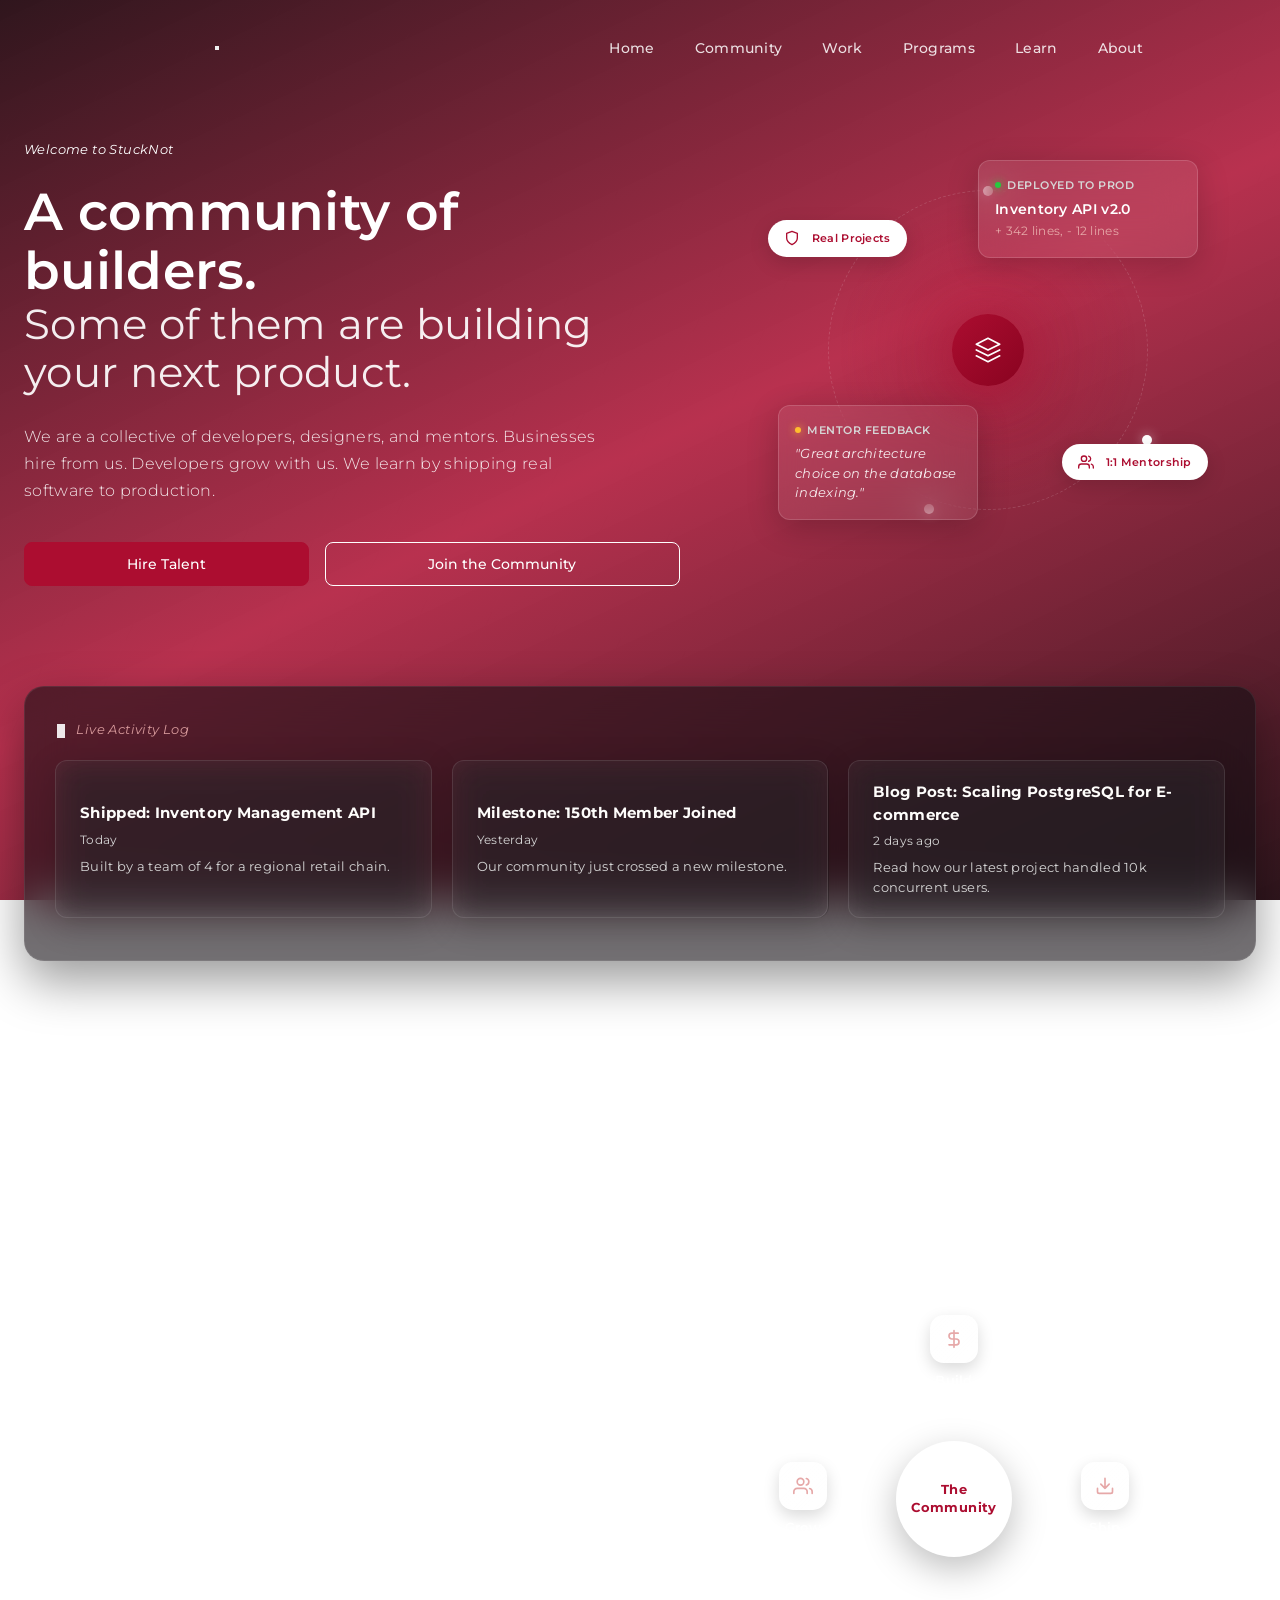
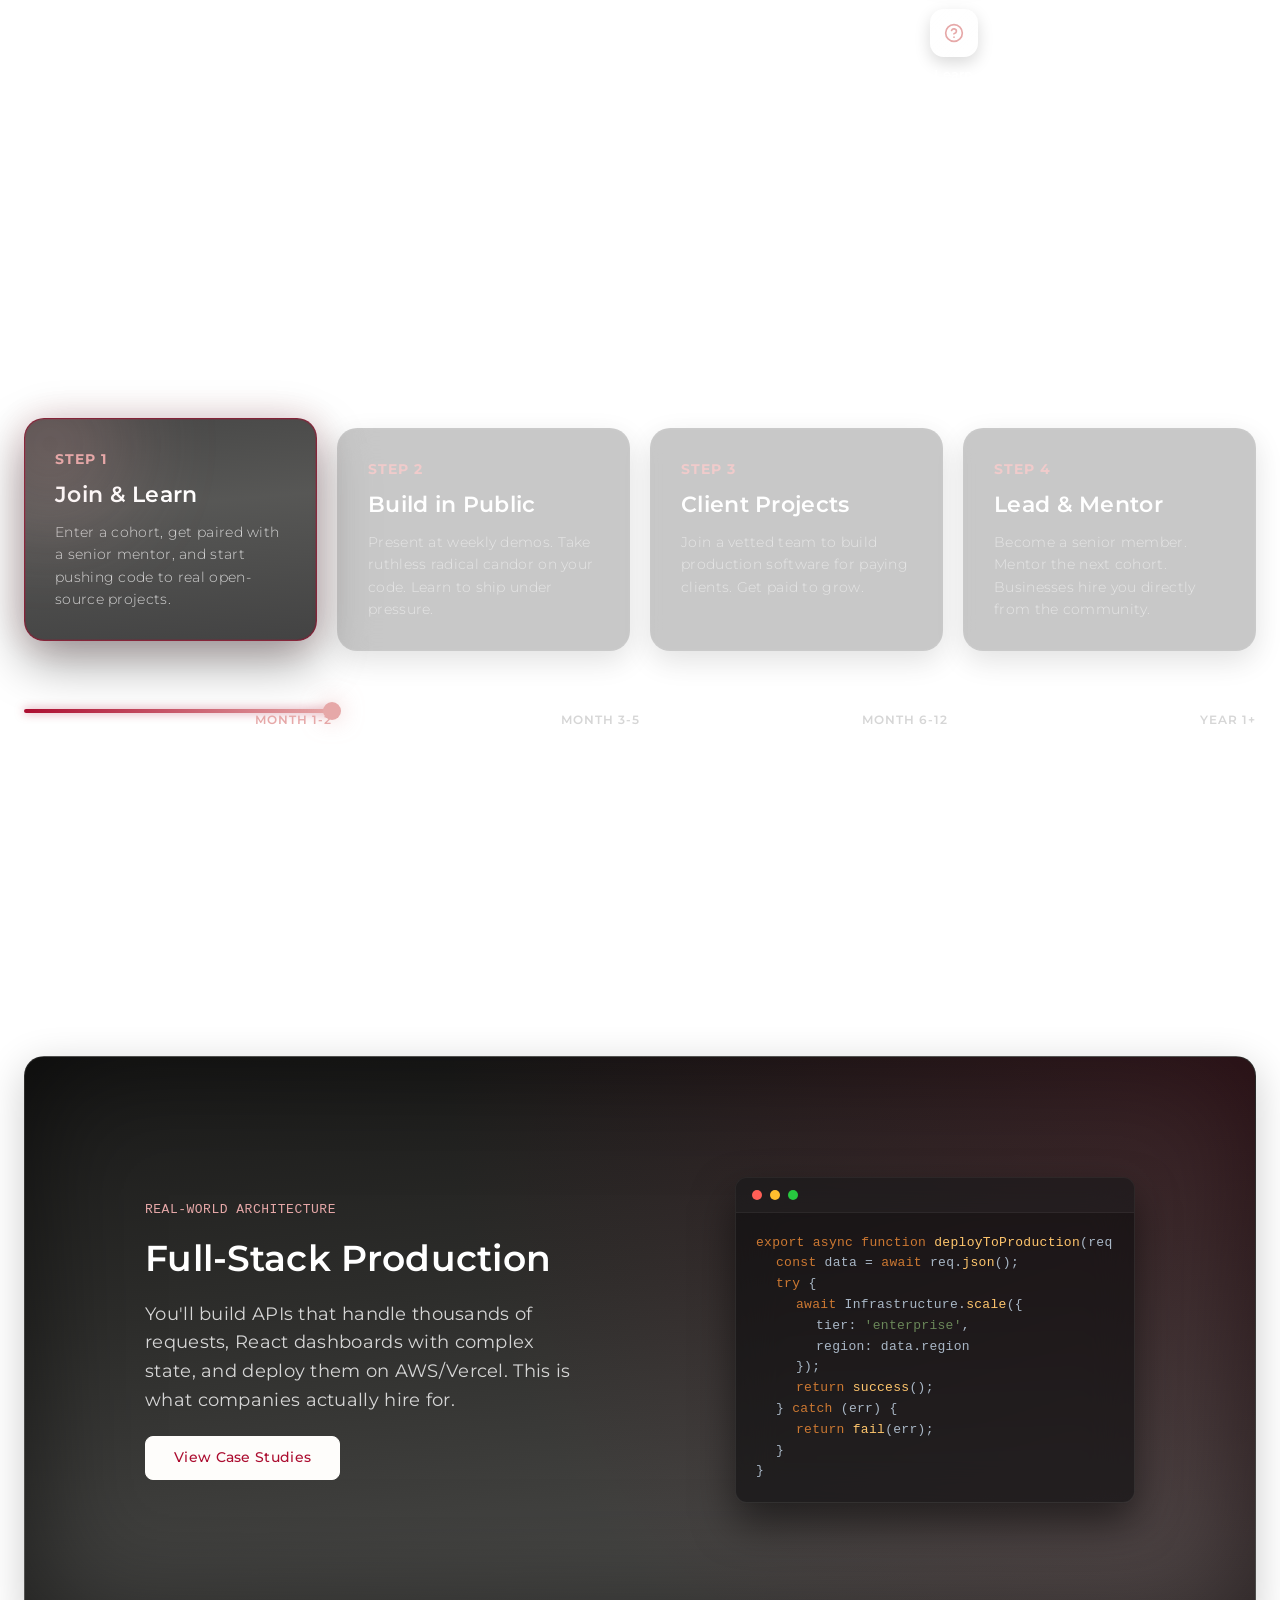
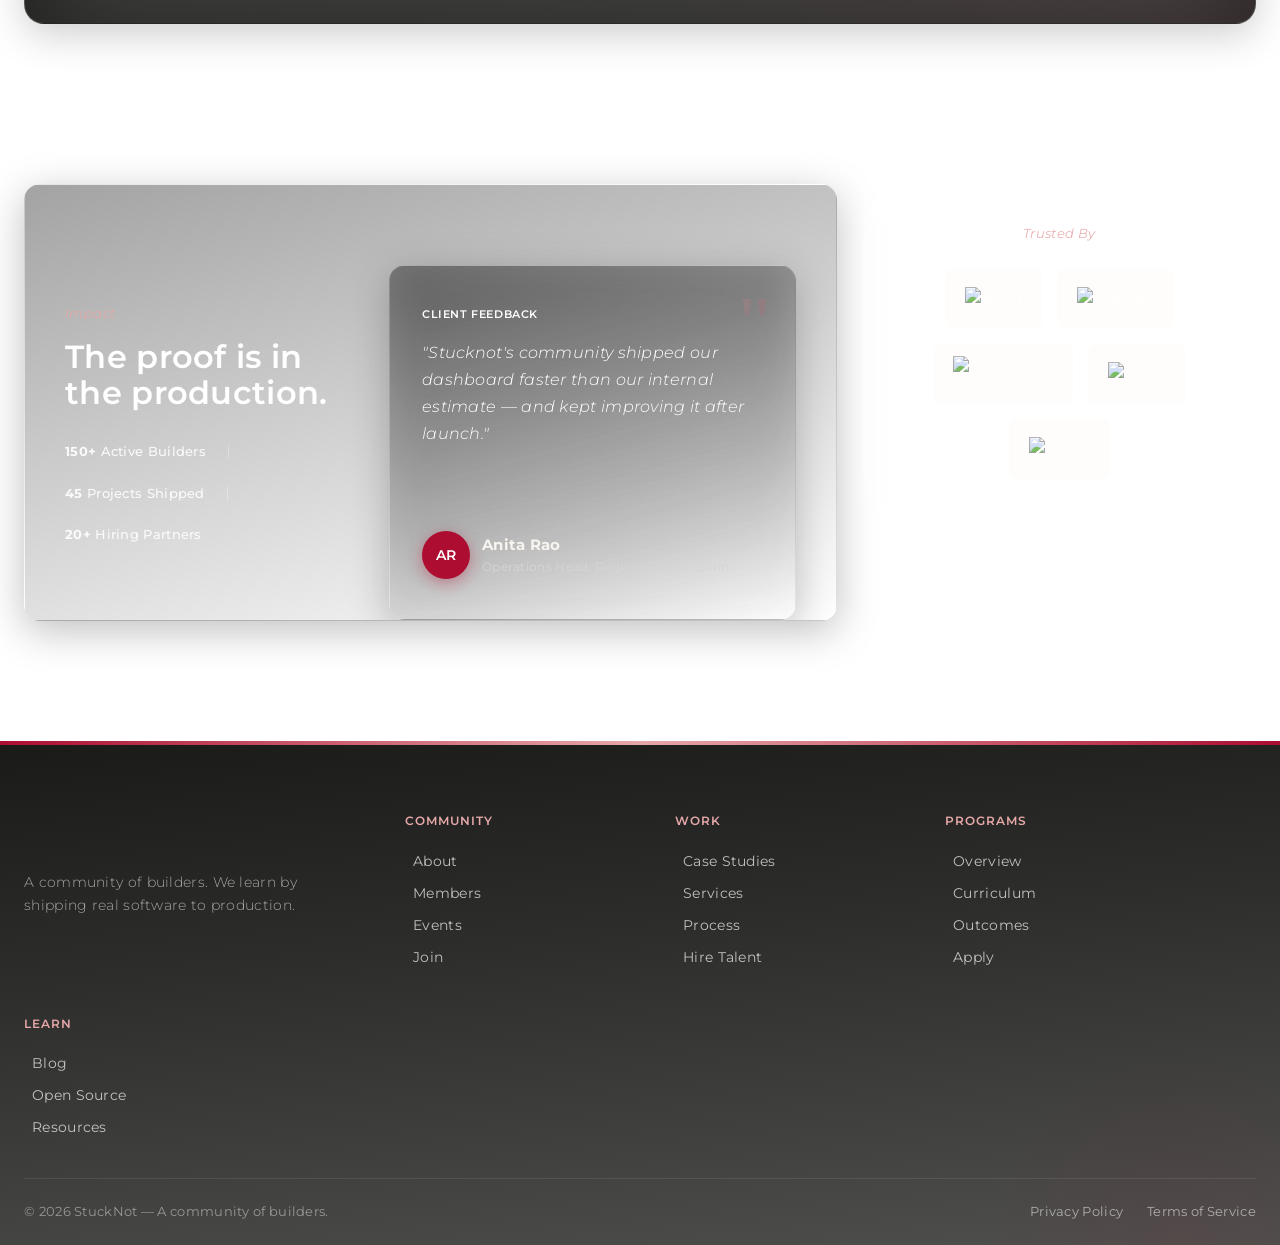
==== commit 0c475dc0: "Fix absolute paths for GitHub Pages routing" ====
--- a/index.html
+++ b/index.html
@@ -75,13 +75,13 @@
   <!-- ===== HEADER ===== -->
   <header class="header" role="banner">
     <div class="container">
-      <a href="/" aria-label="StuckNot Home"><span class="logo-img" role="img" aria-label="StuckNot logo"></span></a>
+      <a href="index.html" aria-label="StuckNot Home"><span class="logo-img" role="img" aria-label="StuckNot logo"></span></a>
       <button class="mobile-menu-btn" aria-label="Toggle navigation" aria-expanded="false">
         <span class="hamburger-line"></span><span class="hamburger-line"></span><span class="hamburger-line"></span>
       </button>
       <div class="header-nav-wrapper" id="mobile-nav">
         <nav class="nav-links" aria-label="Main navigation" id="nav-main-links">
-          <a href="/">Home</a>
+          <a href="index.html">Home</a>
           <!-- Populated by JSON -->
         </nav>
       </div>
@@ -407,9 +407,9 @@
         const topNavKeys = ['Community', 'Work', 'Programs', 'Learn', 'About'];
         topNavKeys.forEach(key => {
           if(key === 'About') {
-             navLinks.innerHTML += `<a href="/community/">${key}</a>`;
+             navLinks.innerHTML += `<a href="community/index.html">${key}</a>`;
           } else {
-             navLinks.innerHTML += `<a href="/${key.toLowerCase()}/">${key}</a>`;
+             navLinks.innerHTML += `<a href="${key.toLowerCase()}/index.html">${key}</a>`;
           }
         });
 
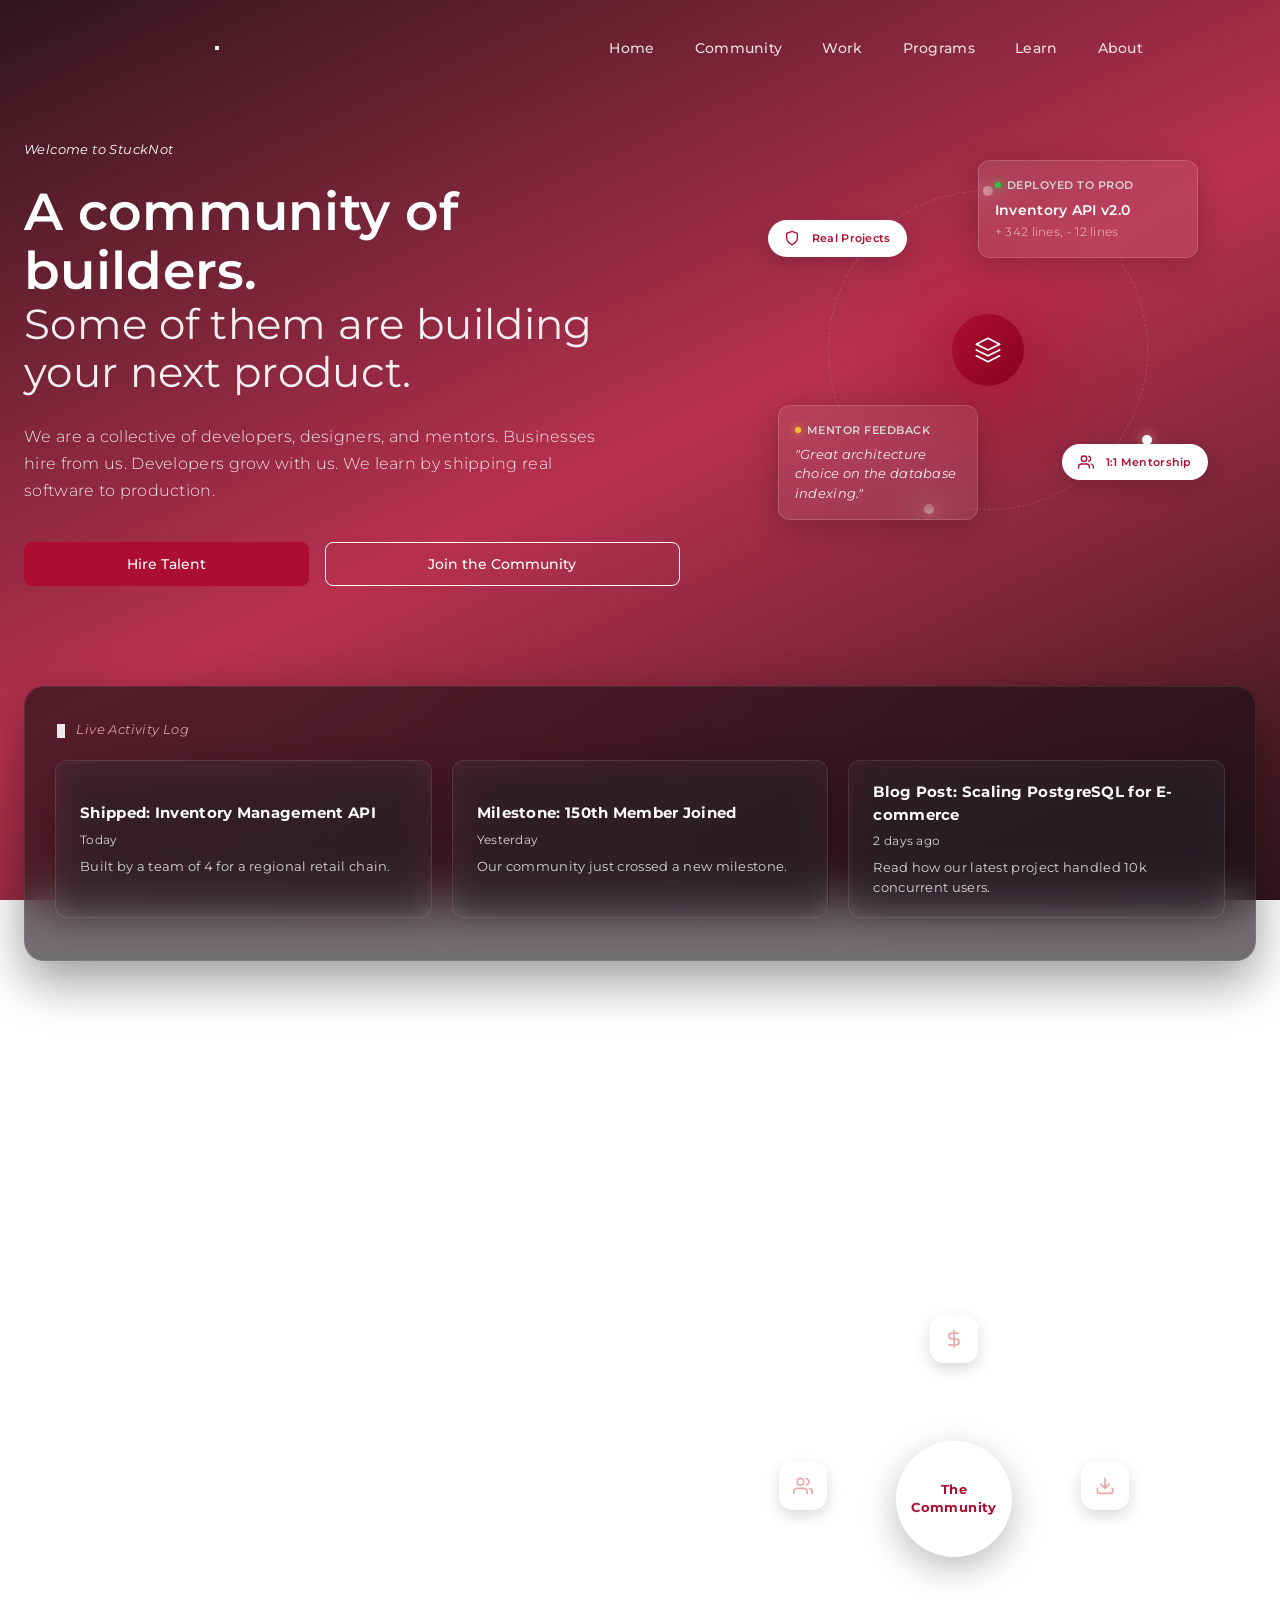
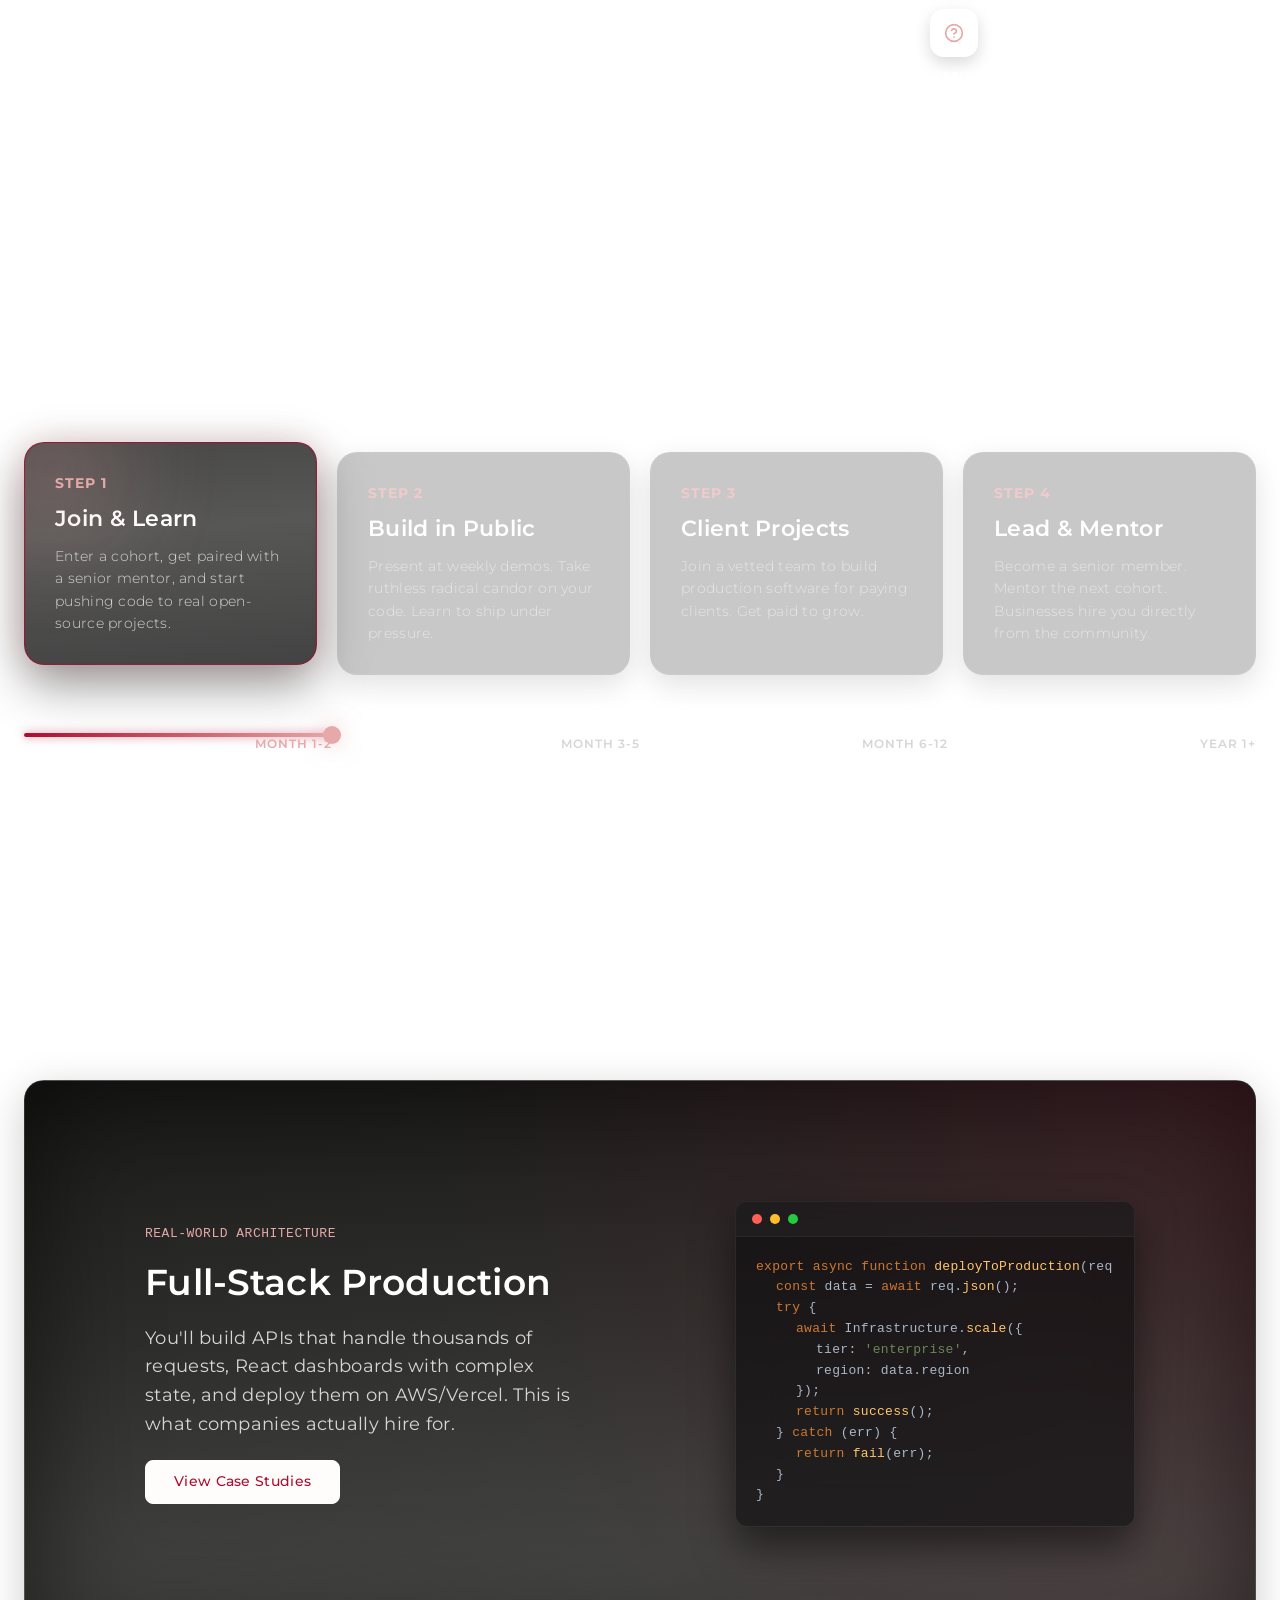
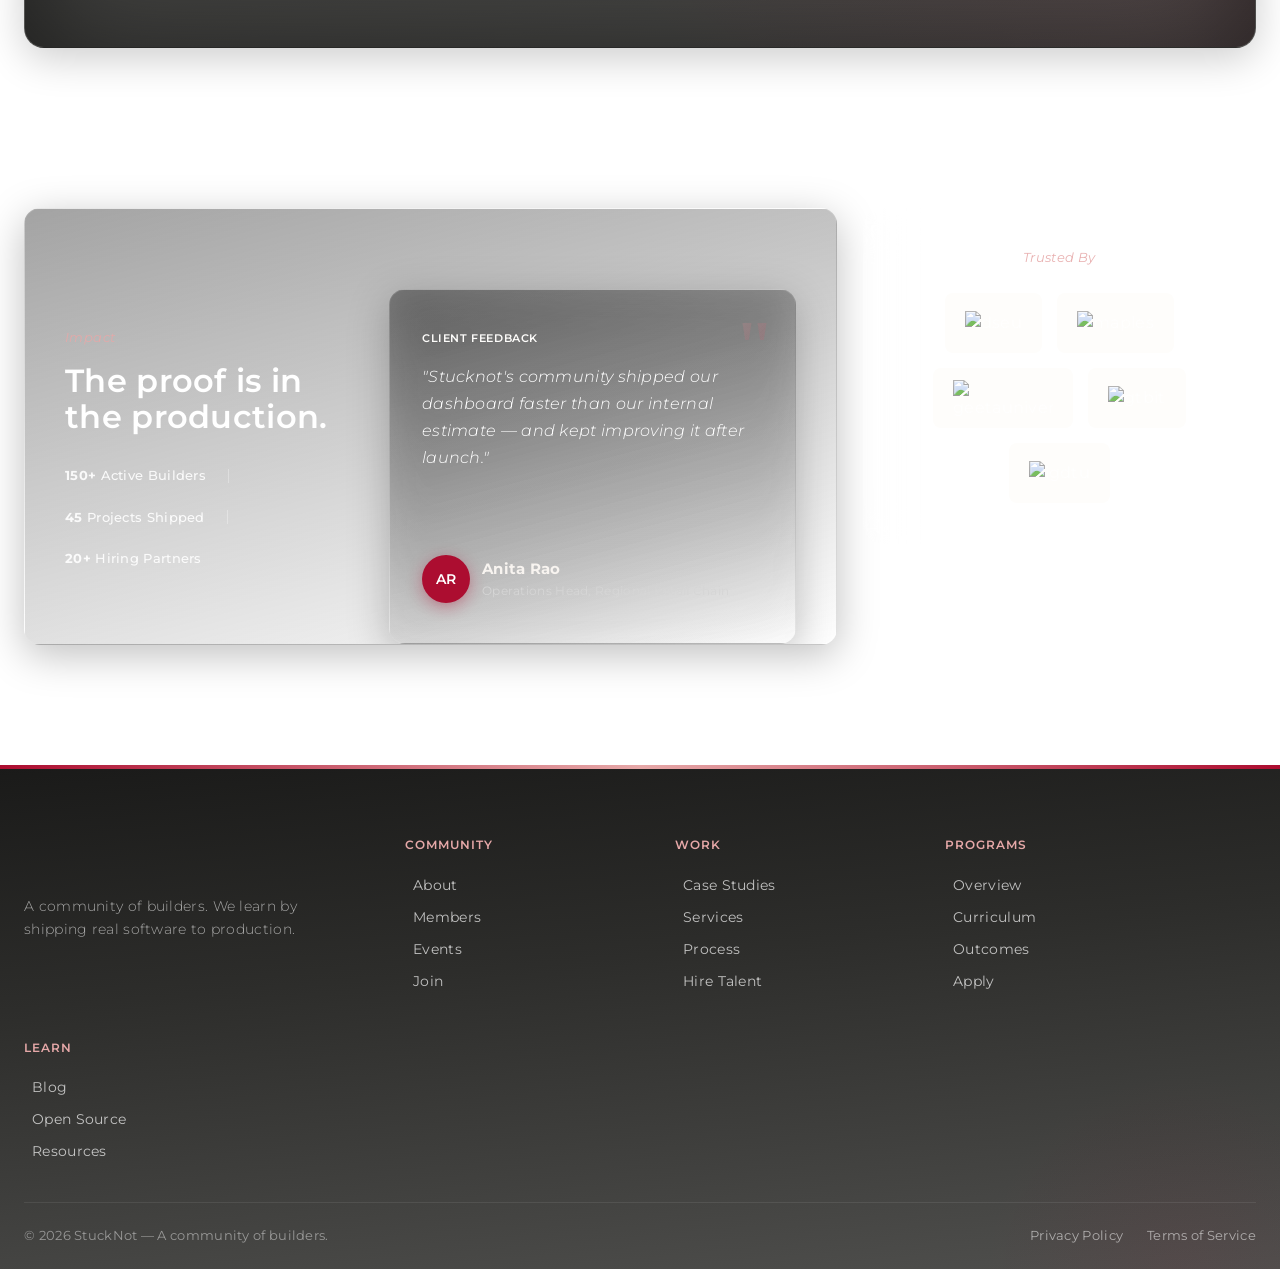
==== commit a9bd36cd: "Fix bento card alignment on home page" ====
--- a/index.html
+++ b/index.html
@@ -170,17 +170,19 @@
         
         <div class="our-story-bento reveal reveal-stagger-2">
           
-          <div class="bento-card" style="grid-column: 1 / 2; grid-row: 1 / 2; display: flex; flex-direction: column; justify-content: center;">
-            <h3 class="summary-card-heading" style="font-size: 24px; margin-bottom: 16px;">Mentorship meets Production</h3>
-            <p class="summary-card-text" style="font-size: 15px;">Every new builder is paired with a senior engineer. You never code alone. Code reviews are public. We believe in ruthless radical candor with the code, but empathy for the coder.</p>
-          </div>
-
-          <div class="bento-card" style="grid-column: 1 / 2; grid-row: 2 / 3; display: flex; flex-direction: column; justify-content: center;">
-            <h3 class="summary-card-heading" style="font-size: 24px; margin-bottom: 16px;">Real Client Projects</h3>
-            <p class="summary-card-text" style="font-size: 15px;">Builders are assigned to real client projects based on skill level. No toy apps. When businesses hire us, they get vetted teams building production software.</p>
-          </div>
-
-          <div class="bento-card" style="grid-column: 2 / 3; grid-row: 1 / 3; display: flex; align-items: center; justify-content: center; min-height: 400px; overflow: hidden; position: relative;">
+          <div style="display: flex; flex-direction: column; gap: 24px;">
+            <div class="bento-card" style="flex: 1; display: flex; flex-direction: column; justify-content: center;">
+              <h3 class="summary-card-heading" style="font-size: 24px; margin-bottom: 16px;">Mentorship meets Production</h3>
+              <p class="summary-card-text" style="font-size: 15px;">Every new builder is paired with a senior engineer. You never code alone. Code reviews are public. We believe in ruthless radical candor with the code, but empathy for the coder.</p>
+            </div>
+
+            <div class="bento-card" style="flex: 1; display: flex; flex-direction: column; justify-content: center;">
+              <h3 class="summary-card-heading" style="font-size: 24px; margin-bottom: 16px;">Real Client Projects</h3>
+              <p class="summary-card-text" style="font-size: 15px;">Builders are assigned to real client projects based on skill level. No toy apps. When businesses hire us, they get vetted teams building production software.</p>
+            </div>
+          </div>
+
+          <div class="bento-card" style="display: flex; align-items: center; justify-content: center; min-height: 400px; overflow: hidden; position: relative;">
             <div class="bento-flywheel" style="position: absolute; width: 100%; height: 100%;">
               <div class="flywheel-wrap">
                 <div class="flywheel">
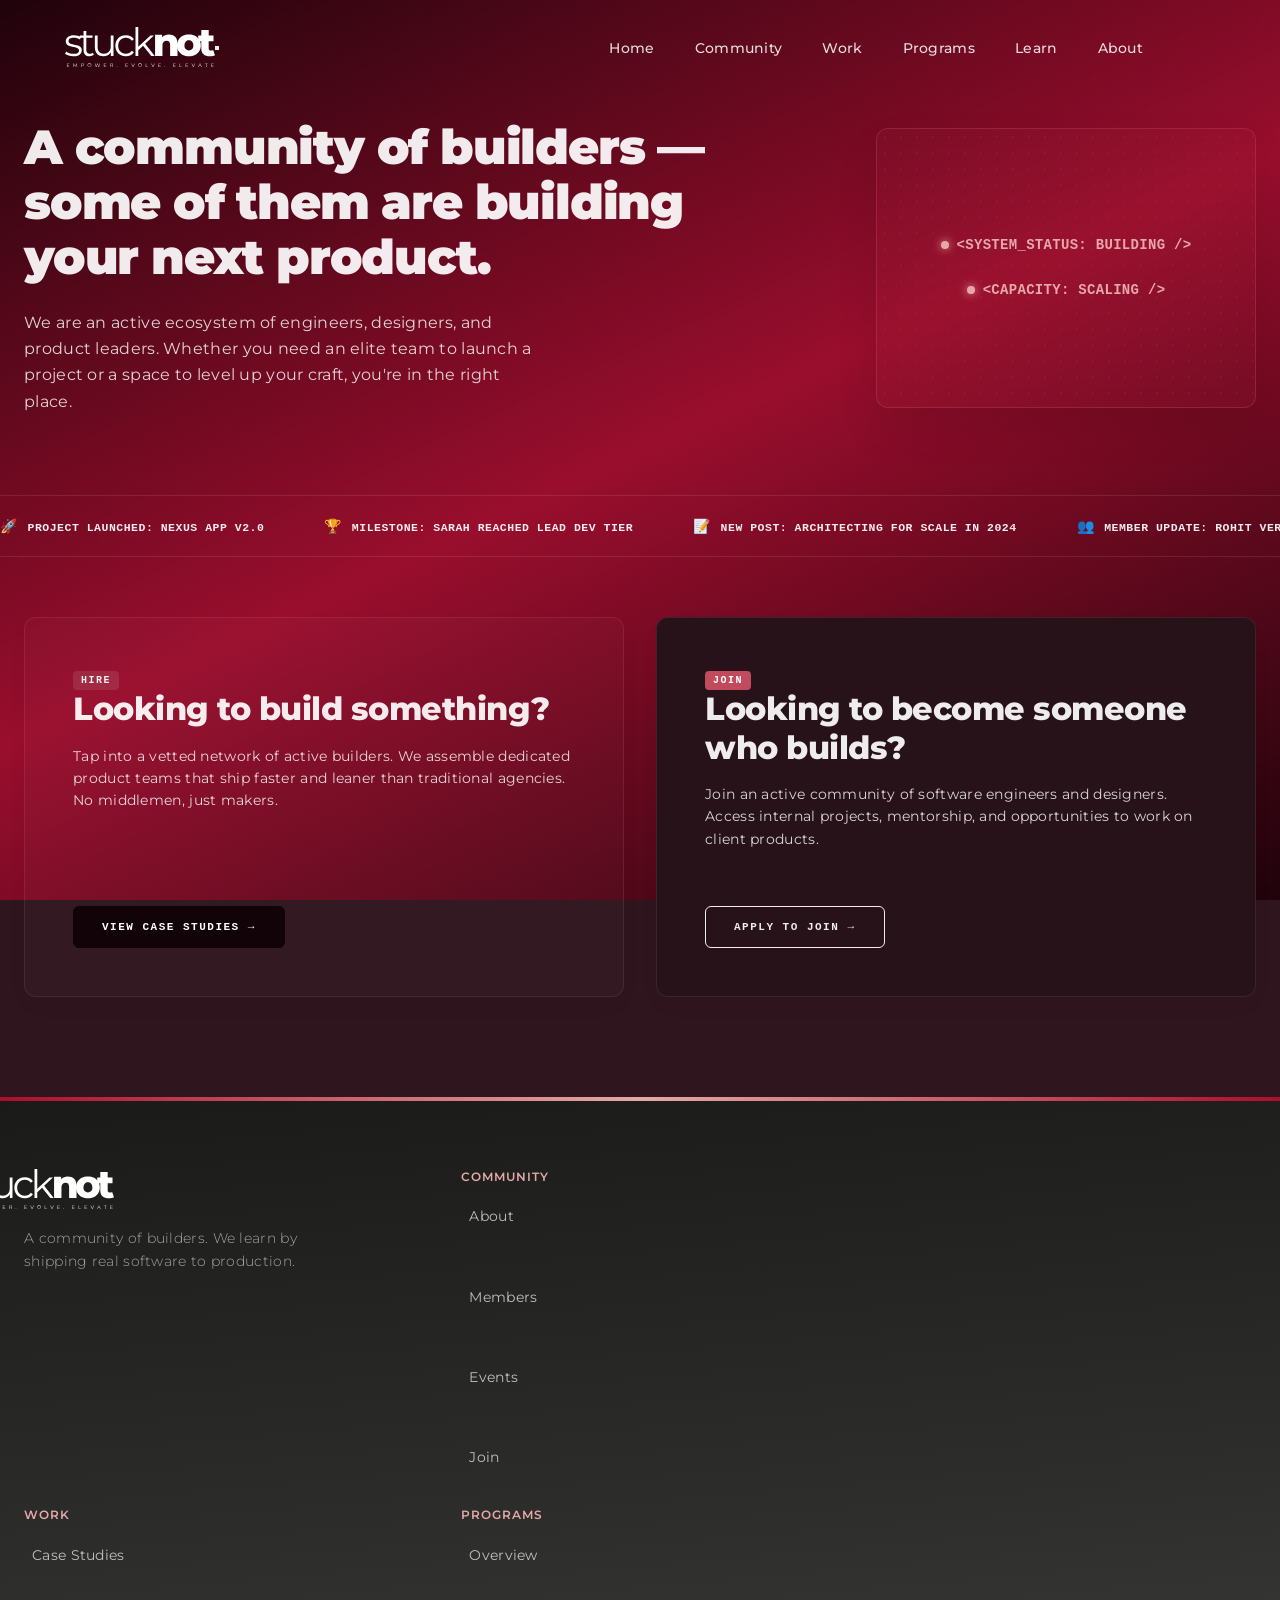
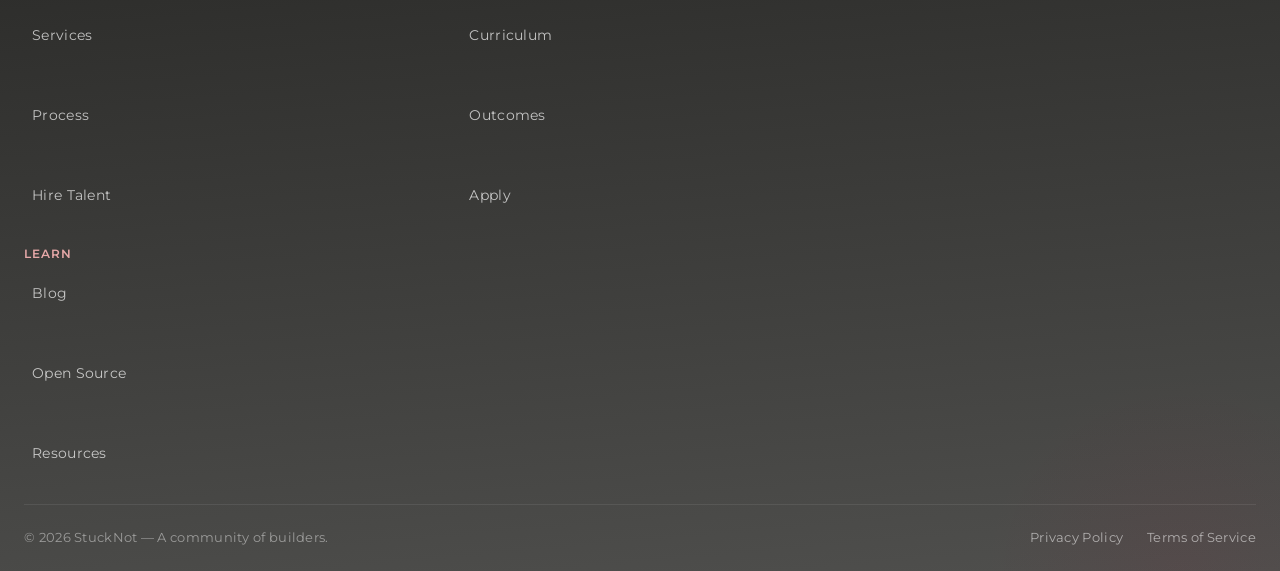
==== commit 60d31801: "a" ====
--- a/index.html
+++ b/index.html
@@ -13,18 +13,30 @@
   
   <link rel="stylesheet" href="stucknot-design-system.css">
   <style>
-    /* Inline styles to ensure content looks good while loading or for elements not in CSS */
-    .hero-btn-row {
-      display: flex;
-      gap: 16px;
-      margin-top: 32px;
-      flex-wrap: wrap;
-    }
-    .hero-btn-row .base-button {
-      flex: 1 1 auto;
-      text-align: center;
-      padding: 14px 28px;
-    }
+    :root {
+      --status-box-bg: rgba(193, 74, 93, 0.05);
+      --status-box-border: rgba(193, 74, 93, 0.35);
+      --status-box-text: #e6a8a8;
+      --status-box-dot: #c14a5d;
+      
+      --cta-card-bg-hire: rgba(255, 255, 255, 0.02);
+      --cta-card-border-hire: rgba(255, 255, 255, 0.08);
+      --cta-card-bg-join: #28121a;
+      --cta-card-border-join: rgba(255, 255, 255, 0.08);
+    }
+    
+    html.light-theme {
+      --status-box-bg: #f4e8e8;
+      --status-box-border: #c14a5d;
+      --status-box-text: #c14a5d;
+      --status-box-dot: #c14a5d;
+      
+      --cta-card-bg-hire: #ffffff;
+      --cta-card-border-hire: rgba(0, 0, 0, 0.08);
+      --cta-card-bg-join: #e8e8e8;
+      --cta-card-border-join: rgba(0, 0, 0, 0.08);
+    }
+
     .visually-hidden {
       position: absolute;
       width: 1px;
@@ -43,7 +55,8 @@
     .json-loaded {
       opacity: 1;
     }
-    /* Force navbar on one line for desktop and override mobile sidebar styles */
+    
+    /* Force navbar layout */
     @media (min-width: 900px) {
       .header-nav-wrapper {
         position: static !important;
@@ -68,6 +81,287 @@
         padding: 8px 12px;
       }
     }
+
+    /* Redesigned Hero Section */
+    .home-hero {
+      display: flex;
+      justify-content: space-between;
+      align-items: center;
+      gap: 60px;
+      padding-top: 100px;
+      padding-bottom: 80px;
+    }
+    .home-hero-content {
+      flex: 1.2;
+    }
+    .home-hero-title {
+      font-size: 48px;
+      font-weight: 900;
+      line-height: 1.15;
+      color: var(--theme-text);
+      margin-bottom: 24px;
+      letter-spacing: -1.2px;
+    }
+    .home-hero-desc {
+      font-size: 16px;
+      line-height: 1.65;
+      color: var(--theme-text-muted);
+      max-width: 520px;
+    }
+    .home-hero-status-wrapper {
+      flex: 0.8;
+      display: flex;
+      justify-content: flex-end;
+      width: 100%;
+    }
+    .status-box {
+      width: 100%;
+      max-width: 380px;
+      height: 280px;
+      background: var(--status-box-bg);
+      border: 1px solid var(--status-box-border);
+      border-radius: 12px;
+      display: flex;
+      flex-direction: column;
+      justify-content: center;
+      align-items: center;
+      gap: 16px;
+      font-family: 'JetBrains Mono', 'Fira Code', monospace;
+      font-size: 14px;
+      font-weight: 700;
+      color: var(--status-box-text);
+      position: relative;
+      overflow: hidden;
+      box-shadow: 0 20px 40px rgba(0, 0, 0, 0.1);
+      backdrop-filter: blur(12px);
+      -webkit-backdrop-filter: blur(12px);
+    }
+    .status-box::before {
+      content: '';
+      position: absolute;
+      inset: 0;
+      background-image: radial-gradient(var(--status-box-dot) 1px, transparent 1px);
+      background-size: 16px 16px;
+      opacity: 0.12;
+      pointer-events: none;
+    }
+    .status-line {
+      display: flex;
+      align-items: center;
+      gap: 8px;
+      z-index: 2;
+    }
+    .status-dot {
+      width: 8px;
+      height: 8px;
+      border-radius: 50%;
+      background: var(--status-box-text);
+      box-shadow: 0 0 10px var(--status-box-text);
+      animation: pulse 1.8s infinite;
+    }
+    @keyframes pulse {
+      0% { opacity: 0.4; }
+      50% { opacity: 1; }
+      100% { opacity: 0.4; }
+    }
+
+    @media (max-width: 900px) {
+      .home-hero {
+        flex-direction: column;
+        gap: 40px;
+        padding-top: 60px;
+        padding-bottom: 40px;
+        text-align: center;
+      }
+      .home-hero-desc {
+        margin: 0 auto;
+      }
+      .home-hero-status-wrapper {
+        justify-content: center;
+      }
+      .home-hero-title {
+        font-size: 36px;
+      }
+    }
+
+    /* Horizontal Ticker Marquee */
+    .marquee-container {
+      overflow: hidden;
+      white-space: nowrap;
+      width: 100%;
+      border-top: 1px solid var(--theme-card-border);
+      border-bottom: 1px solid var(--theme-card-border);
+      padding: 18px 0;
+      background: var(--theme-body-bg);
+      position: relative;
+      margin-bottom: 60px;
+    }
+    .marquee-content {
+      display: inline-flex;
+      gap: 60px;
+      animation: marqueeScroll 30s linear infinite;
+    }
+    .marquee-item {
+      display: flex;
+      align-items: center;
+      gap: 10px;
+      font-family: var(--font-mono);
+      font-size: 11.5px;
+      font-weight: 700;
+      color: var(--theme-text);
+      text-transform: uppercase;
+      letter-spacing: 0.5px;
+    }
+    .marquee-emoji {
+      font-size: 14px;
+    }
+    @keyframes marqueeScroll {
+      0% { transform: translateX(0%); }
+      100% { transform: translateX(-50%); }
+    }
+
+    /* Two-Column CTA Grid */
+    .cta-grid {
+      display: grid;
+      grid-template-columns: 1fr 1fr;
+      gap: 32px;
+      margin-bottom: 100px;
+    }
+    .cta-card {
+      border: 1px solid var(--theme-card-border);
+      border-radius: 12px;
+      padding: 48px;
+      display: flex;
+      flex-direction: column;
+      justify-content: space-between;
+      min-height: 380px;
+      box-shadow: 0 10px 30px rgba(0,0,0,0.02);
+      transition: transform 0.3s var(--ease-out);
+    }
+    .cta-card:hover {
+      transform: translateY(-4px);
+    }
+    html.dark-theme .cta-card:hover {
+      box-shadow: 0 20px 40px rgba(0, 0, 0, 0.3);
+    }
+    .cta-card-hire {
+      background: var(--cta-card-bg-hire);
+      border-color: var(--cta-card-border-hire);
+    }
+    .cta-card-join {
+      background: var(--cta-card-bg-join);
+      border-color: var(--cta-card-border-join);
+    }
+    .cta-badge {
+      align-self: flex-start;
+      font-family: var(--font-mono);
+      font-size: 10px;
+      font-weight: 700;
+      letter-spacing: 1.5px;
+      text-transform: uppercase;
+      padding: 4px 8px;
+      border-radius: 4px;
+      margin-bottom: 24px;
+    }
+    .cta-badge-hire {
+      background: var(--theme-card-border);
+      color: var(--theme-text);
+    }
+    html.light-theme .cta-badge-hire {
+      background: #eaeaea;
+    }
+    .cta-badge-join {
+      background: #c14a5d;
+      color: var(--white);
+    }
+    .cta-card-title {
+      font-size: 32px;
+      font-weight: 800;
+      line-height: 1.2;
+      color: var(--theme-text);
+      margin-bottom: 16px;
+      letter-spacing: -0.5px;
+    }
+    .cta-card-desc {
+      font-size: 14px;
+      line-height: 1.6;
+      color: var(--theme-text-muted);
+      margin-bottom: 40px;
+      flex: 1;
+    }
+    .cta-card-actions {
+      display: flex;
+      align-items: center;
+    }
+    
+    /* Hire Button Styling */
+    .cta-btn-dark {
+      background: #110307;
+      color: var(--white);
+      border: 1px solid #110307;
+      font-weight: 700;
+      font-family: var(--font-mono);
+      font-size: 11px;
+      letter-spacing: 1.5px;
+      padding: 14px 28px;
+      border-radius: 6px;
+      text-transform: uppercase;
+      cursor: pointer;
+      transition: all 0.3s;
+      display: inline-flex;
+      align-items: center;
+      gap: 8px;
+    }
+    .cta-btn-dark:hover {
+      background: #2a0a12;
+      border-color: #2a0a12;
+    }
+    html.dark-theme .cta-btn-dark {
+      background: var(--white);
+      color: var(--black);
+      border-color: var(--white);
+    }
+    html.dark-theme .cta-btn-dark:hover {
+      background: #eaeaea;
+      border-color: #eaeaea;
+    }
+    
+    /* Join Button Styling */
+    .cta-btn-outline {
+      background: transparent;
+      color: var(--theme-text);
+      border: 1px solid var(--theme-text);
+      font-weight: 700;
+      font-family: var(--font-mono);
+      font-size: 11px;
+      letter-spacing: 1.5px;
+      padding: 14px 28px;
+      border-radius: 6px;
+      text-transform: uppercase;
+      cursor: pointer;
+      transition: all 0.3s;
+      display: inline-flex;
+      align-items: center;
+      gap: 8px;
+    }
+    .cta-btn-outline:hover {
+      background: var(--theme-text);
+      color: var(--theme-body-bg);
+    }
+    
+    @media (max-width: 900px) {
+      .cta-grid {
+        grid-template-columns: 1fr;
+        gap: 24px;
+      }
+      .cta-card {
+        padding: 32px;
+        min-height: auto;
+      }
+      .cta-card-title {
+        font-size: 26px;
+      }
+    }
   </style>
 </head>
 <body>
@@ -82,291 +376,102 @@
       <div class="header-nav-wrapper" id="mobile-nav">
         <nav class="nav-links" aria-label="Main navigation" id="nav-main-links">
           <a href="index.html">Home</a>
-          <!-- Populated by JSON -->
+          <a href="community/index.html">Community</a>
+          <a href="work/index.html">Work</a>
+          <a href="programs/index.html">Programs</a>
+          <a href="learn/index.html">Learn</a>
+          <a href="community/index.html">About</a>
         </nav>
       </div>
     </div>
   </header>
-
-  <main id="main-content" class="json-loading">
-    <!-- ===== HERO ===== -->
-    <section class="hero-bg" style="min-height:auto; padding-bottom:120px;" aria-labelledby="hero-heading">
-      <div class="hero-header">
-        <div class="hero-content-wrapper">
-          
-          <div class="hero-text-col">
-            <p class="hero-eyebrow" id="hero-eyebrow"></p>
-            <h1 class="hero-heading-text" id="hero-heading"></h1>
-            <p class="hero-subheading-text" id="hero-subheading"></p>
-            
-            <!-- Entry Paths -->
-            <div class="hero-btn-row reveal reveal-stagger-3" id="hero-buttons">
-              <!-- Populated by JSON -->
+  <main id="main-content">
+    <!-- ===== HERO SECTION ===== -->
+    <section class="container" style="padding-top: 20px;">
+      <div class="home-hero">
+        <div class="home-hero-content">
+          <h1 class="home-hero-title">A community of builders — some of them are building your next product.</h1>
+          <p class="home-hero-desc">We are an active ecosystem of engineers, designers, and product leaders. Whether you need an elite team to launch a project or a space to level up your craft, you're in the right place.</p>
+        </div>
+        <div class="home-hero-status-wrapper">
+          <div class="status-box">
+            <div class="status-line">
+              <span class="status-dot"></span>
+              <span>&lt;SYSTEM_STATUS: BUILDING /&gt;</span>
             </div>
-          </div>
-
-          <div class="hero-illustration-col" style="padding-top: 0; align-items: center; justify-content: center;">
-            <!-- Stunning native hero animation -->
-            <div class="hero-anim reveal reveal-stagger-4">
-              <div class="hero-anim-glow"></div>
-              
-              <div class="hero-anim-orbit">
-                <div class="orbit-dot orbit-dot-1"></div>
-                <div class="orbit-dot orbit-dot-2"></div>
-                <div class="orbit-dot orbit-dot-3"></div>
-              </div>
-              
-              <div class="hero-anim-center">
-                <svg viewBox="0 0 24 24" fill="none" stroke="currentColor" stroke-width="1.5" stroke-linecap="round" stroke-linejoin="round" style="color:#fff;"><path d="M12 2L2 7l10 5 10-5-10-5zM2 17l10 5 10-5M2 12l10 5 10-5"/></svg>
-              </div>
-              
-              <div class="hero-float-card card-1" style="backdrop-filter: blur(20px); width: 220px; padding: 16px;">
-                <div style="font-size: 11px; color: var(--silver); margin-bottom: 6px; display: flex; align-items: center; gap: 6px; text-transform: uppercase; font-weight: 600; letter-spacing: 0.5px;">
-                   <div style="width:6px; height:6px; background:#27c93f; border-radius:50%; box-shadow: 0 0 8px #27c93f;"></div> Deployed to Prod
-                </div>
-                <div style="font-size: 14px; font-weight: 600; color: var(--white); margin-bottom: 2px;">Inventory API v2.0</div>
-                <div style="font-size: 12px; color: var(--rose);">+ 342 lines, - 12 lines</div>
-              </div>
-              
-              <div class="hero-float-card card-2" style="backdrop-filter: blur(20px); width: 200px; padding: 16px;">
-                <div style="font-size: 11px; color: var(--silver); margin-bottom: 6px; display: flex; align-items: center; gap: 6px; text-transform: uppercase; font-weight: 600; letter-spacing: 0.5px;">
-                   <div style="width:6px; height:6px; background:#ffbd2e; border-radius:50%; box-shadow: 0 0 8px #ffbd2e;"></div> Mentor Feedback
-                </div>
-                <div style="font-size: 13px; font-weight: 400; color: rgba(255,255,255,0.9); font-style: italic;">"Great architecture choice on the database indexing."</div>
-              </div>
-              
-              <div class="hero-badge badge-1" style="padding: 10px 16px;">
-                <svg viewBox="0 0 24 24" width="16" height="16" fill="none" stroke="currentColor" stroke-width="2" stroke-linecap="round" stroke-linejoin="round" style="margin-right:6px;"><path d="M12 22s8-4 8-10V5l-8-3-8 3v7c0 6 8 10 8 10z"></path></svg> Real Projects
-              </div>
-              <div class="hero-badge badge-2" style="padding: 10px 16px;">
-                <svg viewBox="0 0 24 24" width="16" height="16" fill="none" stroke="currentColor" stroke-width="2" stroke-linecap="round" stroke-linejoin="round" style="margin-right:6px;"><path d="M17 21v-2a4 4 0 0 0-4-4H5a4 4 0 0 0-4 4v2"></path><circle cx="9" cy="7" r="4"></circle><path d="M23 21v-2a4 4 0 0 0-3-3.87"></path><path d="M16 3.13a4 4 0 0 1 0 7.75"></path></svg> 1:1 Mentorship
-              </div>
+            <div class="status-line" style="margin-top: 8px;">
+              <span class="status-dot" style="animation-delay: 0.9s;"></span>
+              <span>&lt;CAPACITY: SCALING /&gt;</span>
             </div>
           </div>
-
         </div>
       </div>
     </section>
 
-    <!-- ===== LIVE ACTIVITY STRIP ===== -->
-    <!-- Upgraded to look like a command center / glass terminal overlay -->
-    <section class="section" style="padding-top:40px; padding-bottom: 60px; margin-top: -60px; position: relative; z-index: 10;" aria-labelledby="activity-heading">
-      <div class="container">
-        <h2 id="activity-heading" class="visually-hidden">Recent Community Activity</h2>
-        <div class="bento-card" style="padding: 30px; background: rgba(20, 15, 20, 0.6); backdrop-filter: blur(24px); border: 1px solid rgba(255,255,255,0.08); box-shadow: 0 20px 50px rgba(0,0,0,0.4);">
-           <p class="section-eyebrow" style="margin-bottom: 10px; color: var(--rose);"><span class="cc-cursor" style="margin-right: 8px;"></span> Live Activity Log</p>
-           <div class="oss-blog-inner" id="activity-strip" style="grid-template-columns: repeat(auto-fit, minmax(280px, 1fr)); gap: 20px; margin-top: 10px;">
-             <!-- Populated by JSON -->
-           </div>
+    <!-- ===== HORIZONTAL TICKER MARQUEE ===== -->
+    <section class="marquee-container" aria-label="Live updates">
+      <div class="marquee-content" id="ticker-marquee">
+        <div class="marquee-item">
+          <span class="marquee-emoji">🚀</span>
+          <span>PROJECT LAUNCHED: Nexus App V2.0</span>
+        </div>
+        <div class="marquee-item">
+          <span class="marquee-emoji">🏆</span>
+          <span>MILESTONE: Sarah reached Lead Dev tier</span>
+        </div>
+        <div class="marquee-item">
+          <span class="marquee-emoji">📝</span>
+          <span>NEW POST: Architecting for Scale in 2024</span>
+        </div>
+        <div class="marquee-item">
+          <span class="marquee-emoji">👥</span>
+          <span>MEMBER UPDATE: Rohit Verma got hired</span>
+        </div>
+        <!-- Duplicated items for infinite scroll -->
+        <div class="marquee-item">
+          <span class="marquee-emoji">🚀</span>
+          <span>PROJECT LAUNCHED: Nexus App V2.0</span>
+        </div>
+        <div class="marquee-item">
+          <span class="marquee-emoji">🏆</span>
+          <span>MILESTONE: Sarah reached Lead Dev tier</span>
+        </div>
+        <div class="marquee-item">
+          <span class="marquee-emoji">📝</span>
+          <span>NEW POST: Architecting for Scale in 2024</span>
+        </div>
+        <div class="marquee-item">
+          <span class="marquee-emoji">👥</span>
+          <span>MEMBER UPDATE: Rohit Verma got hired</span>
         </div>
       </div>
     </section>
 
-    <!-- ===== HOW IT WORKS (FLYWHEEL BENTO) ===== -->
-    <section class="section our-story" style="padding: 80px 0;" aria-labelledby="how-it-works-heading">
-      <div class="container">
-        <h2 id="how-it-works-heading" class="section-heading reveal">A flywheel of continuous growth.</h2>
-        <p class="accent-text reveal reveal-stagger-1" style="margin-bottom: 40px;">We learn by shipping real software. Real stakes, real users.</p>
-        
-        <div class="our-story-bento reveal reveal-stagger-2">
-          
-          <div style="display: flex; flex-direction: column; gap: 24px;">
-            <div class="bento-card" style="flex: 1; display: flex; flex-direction: column; justify-content: center;">
-              <h3 class="summary-card-heading" style="font-size: 24px; margin-bottom: 16px;">Mentorship meets Production</h3>
-              <p class="summary-card-text" style="font-size: 15px;">Every new builder is paired with a senior engineer. You never code alone. Code reviews are public. We believe in ruthless radical candor with the code, but empathy for the coder.</p>
-            </div>
-
-            <div class="bento-card" style="flex: 1; display: flex; flex-direction: column; justify-content: center;">
-              <h3 class="summary-card-heading" style="font-size: 24px; margin-bottom: 16px;">Real Client Projects</h3>
-              <p class="summary-card-text" style="font-size: 15px;">Builders are assigned to real client projects based on skill level. No toy apps. When businesses hire us, they get vetted teams building production software.</p>
-            </div>
-          </div>
-
-          <div class="bento-card" style="display: flex; align-items: center; justify-content: center; min-height: 400px; overflow: hidden; position: relative;">
-            <div class="bento-flywheel" style="position: absolute; width: 100%; height: 100%;">
-              <div class="flywheel-wrap">
-                <div class="flywheel">
-                  <svg class="flywheel-ring" viewBox="0 0 200 200"><circle cx="100" cy="100" r="98" fill="none" stroke="rgba(255,255,255,0.15)" stroke-width="1" stroke-dasharray="4 4"/></svg>
-                  
-                  <div class="flywheel-center">
-                    <span class="flywheel-center-label">The<br>Community</span>
-                  </div>
-                  
-                  <div class="flywheel-node node-top">
-                    <div class="node-icon"><svg viewBox="0 0 24 24" fill="none" stroke="currentColor" stroke-width="2" stroke-linecap="round" stroke-linejoin="round" style="color:var(--rose);"><path d="M12 2v20M17 5H9.5a3.5 3.5 0 0 0 0 7h5a3.5 3.5 0 0 1 0 7H6"/></svg></div>
-                    <div class="node-label">Build</div>
-                  </div>
-                  <div class="flywheel-node node-right">
-                    <div class="node-icon"><svg viewBox="0 0 24 24" fill="none" stroke="currentColor" stroke-width="2" stroke-linecap="round" stroke-linejoin="round" style="color:var(--rose);"><path d="M21 15v4a2 2 0 0 1-2 2H5a2 2 0 0 1-2-2v-4M7 10l5 5 5-5M12 15V3"/></svg></div>
-                    <div class="node-label">Ship</div>
-                  </div>
-                  <div class="flywheel-node node-bottom">
-                    <div class="node-icon"><svg viewBox="0 0 24 24" fill="none" stroke="currentColor" stroke-width="2" stroke-linecap="round" stroke-linejoin="round" style="color:var(--rose);"><circle cx="12" cy="12" r="10"/><path d="M9.09 9a3 3 0 0 1 5.83 1c0 2-3 3-3 3"/><line x1="12" y1="17" x2="12.01" y2="17"/></svg></div>
-                    <div class="node-label">Learn</div>
-                  </div>
-                  <div class="flywheel-node node-left">
-                    <div class="node-icon"><svg viewBox="0 0 24 24" fill="none" stroke="currentColor" stroke-width="2" stroke-linecap="round" stroke-linejoin="round" style="color:var(--rose);"><path d="M17 21v-2a4 4 0 0 0-4-4H5a4 4 0 0 0-4 4v2"/><circle cx="9" cy="7" r="4"/><path d="M23 21v-2a4 4 0 0 0-3-3.87M16 3.13a4 4 0 0 1 0 7.75"/></svg></div>
-                    <div class="node-label">Grow</div>
-                  </div>
-                </div>
-              </div>
-            </div>
-          </div>
-          
-        </div>
-      </div>
-    </section>
-
-    <!-- ===== CAREER PROGRESSION (STEPPER) ===== -->
-    <section class="section" style="padding: 80px 0;" aria-labelledby="journey-heading">
-      <div class="container">
-        <h2 id="journey-heading" class="section-heading reveal">Your trajectory.</h2>
-        <p class="accent-text reveal reveal-stagger-1">From joining the community to leading production teams.</p>
-        
-        <div class="progress-stepper reveal reveal-stagger-2" id="journey-stepper">
-          <div class="stepper-cards">
-            <div class="stepper-card active" onclick="updateJourney(0)" style="cursor: pointer;">
-              <div class="stepper-year">Step 1</div>
-              <h3 class="stepper-title">Join & Learn</h3>
-              <p class="stepper-desc">Enter a cohort, get paired with a senior mentor, and start pushing code to real open-source projects.</p>
-            </div>
-            <div class="stepper-card" onclick="updateJourney(1)" style="cursor: pointer;">
-              <div class="stepper-year">Step 2</div>
-              <h3 class="stepper-title">Build in Public</h3>
-              <p class="stepper-desc">Present at weekly demos. Take ruthless radical candor on your code. Learn to ship under pressure.</p>
-            </div>
-            <div class="stepper-card" onclick="updateJourney(2)" style="cursor: pointer;">
-              <div class="stepper-year">Step 3</div>
-              <h3 class="stepper-title">Client Projects</h3>
-              <p class="stepper-desc">Join a vetted team to build production software for paying clients. Get paid to grow.</p>
-            </div>
-            <div class="stepper-card" onclick="updateJourney(3)" style="cursor: pointer;">
-              <div class="stepper-year">Step 4</div>
-              <h3 class="stepper-title">Lead & Mentor</h3>
-              <p class="stepper-desc">Become a senior member. Mentor the next cohort. Businesses hire you directly from the community.</p>
-            </div>
-          </div>
-          <div class="stepper-track-wrap" style="position: relative;">
-            <div class="stepper-track"></div>
-            <div class="stepper-progress" id="journey-progress" style="width: 25%; transition: width 0.4s ease;"></div>
-            <div class="stepper-markers">
-              <div class="stepper-marker active" onclick="updateJourney(0)" style="flex: 0 0 25%; position: relative; cursor: pointer;">
-                <div class="stepper-marker-dot"></div>
-                <div style="position: absolute; top: 20px; font-size: 12px; color: var(--rose); font-weight: 600; text-transform: uppercase; letter-spacing: 1px; white-space: nowrap;">Month 1-2</div>
-              </div>
-              <div class="stepper-marker" onclick="updateJourney(1)" style="flex: 0 0 25%; position: relative; cursor: pointer;">
-                <div class="stepper-marker-dot"></div>
-                <div style="position: absolute; top: 20px; font-size: 12px; color: var(--silver); font-weight: 600; text-transform: uppercase; letter-spacing: 1px; white-space: nowrap;">Month 3-5</div>
-              </div>
-              <div class="stepper-marker" onclick="updateJourney(2)" style="flex: 0 0 25%; position: relative; cursor: pointer;">
-                <div class="stepper-marker-dot"></div>
-                <div style="position: absolute; top: 20px; font-size: 12px; color: var(--silver); font-weight: 600; text-transform: uppercase; letter-spacing: 1px; white-space: nowrap;">Month 6-12</div>
-              </div>
-              <div class="stepper-marker" onclick="updateJourney(3)" style="flex: 0 0 25%; position: relative; cursor: pointer;">
-                <div class="stepper-marker-dot"></div>
-                <div style="position: absolute; top: 20px; font-size: 12px; color: var(--silver); font-weight: 600; text-transform: uppercase; letter-spacing: 1px; white-space: nowrap;">Year 1+</div>
-              </div>
-            </div>
-          </div>
-        </div>
-        <script>
-          function updateJourney(index) {
-            const stepper = document.getElementById('journey-stepper');
-            const cards = stepper.querySelectorAll('.stepper-card');
-            const markers = stepper.querySelectorAll('.stepper-marker');
-            const progress = document.getElementById('journey-progress');
-            
-            cards.forEach(c => c.classList.remove('active'));
-            markers.forEach(m => m.classList.remove('active'));
-            
-            cards[index].classList.add('active');
-            markers[index].classList.add('active');
-            progress.style.width = ((index + 1) * 25) + '%';
-          }
-        </script>
-      </div>
-    </section>
-
-    <!-- ===== WHAT YOU'LL BUILD (PROGRAMS VISUALS) ===== -->
-    <section class="section" style="padding: 80px 0;" aria-labelledby="build-heading">
-      <div class="container">
-        <h2 id="build-heading" class="section-heading reveal">What you will build.</h2>
-        <p class="accent-text reveal reveal-stagger-1">Stop watching tutorials. Start contributing to production environments.</p>
-        
-        <div class="programs-tabs-container reveal reveal-stagger-2">
-          <!-- Instead of actual tabs, we just show one impressive pane as a highlight -->
-          <div class="programs-tabs-content" style="width: 100%;">
-            <div class="program-tab-pane active" style="position: relative; opacity: 1; pointer-events: auto; transform: none;">
-              <div class="pane-content-left">
-                <div class="pane-meta">Real-world architecture</div>
-                <h3 class="pane-title">Full-Stack Production</h3>
-                <p class="pane-desc">You'll build APIs that handle thousands of requests, React dashboards with complex state, and deploy them on AWS/Vercel. This is what companies actually hire for.</p>
-                <a href="/work/case-studies.html" class="pane-btn base-button btn-white">View Case Studies</a>
-              </div>
-              <div class="pane-content-right">
-                <!-- Mock IDE Visual -->
-                <div class="mock-ide">
-                  <div class="mock-ide-header">
-                    <div class="mac-dot"></div><div class="mac-dot"></div><div class="mac-dot"></div>
-                  </div>
-                  <div class="mock-ide-body">
-                    <div class="code-line"><span class="keyword">export async function</span> <span class="func">deployToProduction</span>(req) {</div>
-                    <div class="code-line indent"><span class="keyword">const</span> data = <span class="keyword">await</span> req.<span class="func">json</span>();</div>
-                    <div class="code-line indent"><span class="keyword">try</span> {</div>
-                    <div class="code-line indent-2"><span class="keyword">await</span> Infrastructure.<span class="func">scale</span>({</div>
-                    <div class="code-line indent-3">tier: <span class="string">'enterprise'</span>,</div>
-                    <div class="code-line indent-3">region: data.region</div>
-                    <div class="code-line indent-2">});</div>
-                    <div class="code-line indent-2"><span class="keyword">return</span> <span class="func">success</span>();</div>
-                    <div class="code-line indent">} <span class="keyword">catch</span> (err) {</div>
-                    <div class="code-line indent-2"><span class="keyword">return</span> <span class="func">fail</span>(err);</div>
-                    <div class="code-line indent">}</div>
-                    <div class="code-line">}</div>
-                  </div>
-                </div>
-              </div>
-            </div>
-          </div>
-        </div>
-      </div>
-    </section>
-
-    <!-- ===== SOCIAL PROOF BAND ===== -->
-    <section class="section" style="padding-top: 80px; padding-bottom: 120px;" aria-labelledby="proof-heading">
-      <div class="container">
-        <h2 id="proof-heading" class="visually-hidden">Community Impact and Partners</h2>
-        
-        <div class="testimonial-grid">
-          
-          <div class="testimonial-card" style="grid-column: 1 / 3; display: flex; flex-direction: row; flex-wrap: wrap; gap: 40px; align-items: center; padding: 40px;">
-            <div style="flex: 1; min-width: 250px;">
-              <p class="section-eyebrow" style="color: var(--rose);">Impact</p>
-              <h3 class="section-heading" style="font-size: 32px; margin-bottom: 30px;">The proof is in the production.</h3>
-              <div class="trust-line" id="stats-band" style="justify-content:flex-start; flex-wrap:wrap; margin-bottom: 0;">
-                 <!-- Populated by JSON -->
-              </div>
-            </div>
-            <div style="flex: 1.2; min-width: 250px;">
-              <div class="testimonial-quote-mark">"</div>
-              <div class="testimonial-type">Client Feedback</div>
-              <div class="testimonial-quote" id="testimonial-quote" style="font-size:16px;"></div>
-              <div class="testimonial-author" style="margin-top:20px;">
-                <div class="testimonial-avatar" style="font-size:14px; background: var(--maroon);">AR</div>
-                <div>
-                  <div class="testimonial-name" id="testimonial-name"></div>
-                  <div class="testimonial-role" id="testimonial-role"></div>
-                </div>
-              </div>
-            </div>
-          </div>
-
-          <div class="bento-card" style="grid-column: 3 / 4; display: flex; flex-direction: column; justify-content: center; align-items: center; text-align: center; padding: 40px;">
-            <p class="section-eyebrow" style="color: var(--rose);">Trusted By</p>
-            <div id="partners-grid" style="display: flex; flex-wrap: wrap; gap: 15px; justify-content: center; margin-top: 10px;">
-               <!-- Populated by JSON -->
-            </div>
-          </div>
-          
+    <!-- ===== TWO-COLUMN CTA SECTION ===== -->
+    <section class="container">
+      <div class="cta-grid">
+        <!-- Card 1: HIRE -->
+        <div class="cta-card cta-card-hire">
+          <div>
+            <span class="cta-badge cta-badge-hire">HIRE</span>
+            <h2 class="cta-card-title">Looking to build something?</h2>
+            <p class="cta-card-desc">Tap into a vetted network of active builders. We assemble dedicated product teams that ship faster and leaner than traditional agencies. No middlemen, just makers.</p>
+          </div>
+          <div class="cta-card-actions">
+            <button class="cta-btn-dark" onclick="location.href='/work/index.html'">VIEW CASE STUDIES →</button>
+          </div>
+        </div>
+
+        <!-- Card 2: JOIN -->
+        <div class="cta-card cta-card-join">
+          <div>
+            <span class="cta-badge cta-badge-join">JOIN</span>
+            <h2 class="cta-card-title">Looking to become someone who builds?</h2>
+            <p class="cta-card-desc">Join an active community of software engineers and designers. Access internal projects, mentorship, and opportunities to work on client products.</p>
+          </div>
+          <div class="cta-card-actions">
+            <button class="cta-btn-outline" onclick="location.href='/community/index.html'">APPLY TO JOIN →</button>
+          </div>
         </div>
       </div>
     </section>
@@ -379,9 +484,25 @@
         <div class="footer-inner" id="footer-inner">
           <div>
             <a href="/" class="logo" aria-label="StuckNot Home"><span class="logo-img" role="img" aria-label="StuckNot logo"></span></a>
-            <p class="footer-brand-desc" id="footer-desc"></p>
-          </div>
-          <!-- Populated by JSON -->
+            <p class="footer-brand-desc" id="footer-desc">StuckNot is a community of builders. Businesses hire from it. Developers grow inside it.</p>
+          </div>
+          <div>
+            <h3 class="footer-col-heading">Community Hub</h3>
+            <div class="footer-links">
+              <a href="/work/index.html">Work Opportunities</a>
+            </div>
+          </div>
+          <div>
+            <h3 class="footer-col-heading">Active Programs</h3>
+            <div class="footer-links">
+              <a href="/learn/index.html">Learning Resources</a>
+            </div>
+          </div>
+          <div>
+            <h3 class="footer-col-heading">Company Culture</h3>
+            <div class="footer-links">
+            </div>
+          </div>
         </div>
       </div>
       <div class="footer-bottom">
@@ -395,7 +516,6 @@
   </footer>
 
   <script src="main.js"></script>
-  
   <script>
     // Fetch data from local JSON database
     document.addEventListener('DOMContentLoaded', async () => {
@@ -406,103 +526,96 @@
         
         // --- Populate Navigation ---
         const navLinks = document.getElementById('nav-main-links');
-        const topNavKeys = ['Community', 'Work', 'Programs', 'Learn', 'About'];
-        topNavKeys.forEach(key => {
-          if(key === 'About') {
-             navLinks.innerHTML += `<a href="community/index.html">${key}</a>`;
-          } else {
-             navLinks.innerHTML += `<a href="${key.toLowerCase()}/index.html">${key}</a>`;
+        if (navLinks) {
+          navLinks.innerHTML = '<a href="index.html">Home</a>';
+          const topNavKeys = ['Community', 'Work', 'Programs', 'Learn', 'About'];
+          topNavKeys.forEach(key => {
+            if(key === 'About') {
+               navLinks.innerHTML += `<a href="community/index.html">${key}</a>`;
+            } else {
+               navLinks.innerHTML += `<a href="${key.toLowerCase()}/index.html">${key}</a>`;
+            }
+          });
+        }
+
+        // --- Populate Marquee Ticker ---
+        const marquee = document.getElementById('ticker-marquee');
+        if (marquee && data.home && data.home.activity) {
+          const tickerItems = [
+            { emoji: '🚀', text: 'PROJECT LAUNCHED: Nexus App V2.0' },
+            { emoji: '🏆', text: 'MILESTONE: Sarah reached Lead Dev tier' },
+            { emoji: '📝', text: 'NEW POST: Architecting for Scale in 2024' },
+            { emoji: '👥', text: 'MEMBER UPDATE: Rohit Verma got hired' }
+          ];
+          
+          data.home.activity.forEach(item => {
+            let emoji = '🚀';
+            let prefix = 'PROJECT LAUNCHED:';
+            if (item.type.toLowerCase().includes('milestone')) {
+              emoji = '🏆';
+              prefix = 'MILESTONE:';
+            } else if (item.type.toLowerCase().includes('post') || item.type.toLowerCase().includes('blog')) {
+              emoji = '📝';
+              prefix = 'NEW POST:';
+            }
+            tickerItems.push({
+              emoji: emoji,
+              text: `${prefix} ${item.title}`
+            });
+          });
+          
+          // Duplicate items to ensure a seamless infinite loop
+          const finalItems = [...tickerItems, ...tickerItems, ...tickerItems];
+          marquee.innerHTML = finalItems.map(item => `
+            <div class="marquee-item">
+              <span class="marquee-emoji">${item.emoji}</span>
+              <span>${item.text}</span>
+            </div>
+          `).join('');
+        }
+
+        // --- Populate Footer ---
+        const footerDesc = document.getElementById('footer-desc');
+        if (footerDesc && data.footer) {
+          footerDesc.textContent = data.footer.brandDescription;
+        }
+        
+        const footerInner = document.getElementById('footer-inner');
+        if (footerInner && data.footer && data.footer.links) {
+          // Keep only the first column (logo and brand description)
+          const firstCol = footerInner.firstElementChild;
+          footerInner.innerHTML = '';
+          if (firstCol) {
+            footerInner.appendChild(firstCol);
           }
-        });
-
-
-        // --- Populate Hero ---
-        document.getElementById('hero-eyebrow').textContent = data.home.hero.eyebrow;
-        document.getElementById('hero-eyebrow').className = 'hero-eyebrow reveal';
-        
-        document.getElementById('hero-heading').innerHTML = `<span class="line-1">${data.home.hero.headline}</span><br><span class="line-2" style="font-size: 0.8em">${data.home.hero.subheadline}</span>`;
-        document.getElementById('hero-heading').className = 'hero-heading-text reveal reveal-stagger-1';
-        
-        document.getElementById('hero-subheading').textContent = data.home.hero.description;
-        document.getElementById('hero-subheading').className = 'hero-subheading-text reveal reveal-stagger-2';
-
-        const btnContainer = document.getElementById('hero-buttons');
-        data.home.paths.forEach((path, index) => {
-          btnContainer.innerHTML += `
-            <button class="base-button ${path.icon === 'code' ? 'secondary-btn' : ''}" onclick="location.href='${path.link}'">${path.cta}</button>
-          `;
-        });
-
-        // --- Populate Activity Strip ---
-        const activityContainer = document.getElementById('activity-strip');
-        data.home.activity.forEach((item, index) => {
-          activityContainer.innerHTML += `
-            <article class="blog-card reveal reveal-stagger-${index + 1}" style="cursor:default;">
-              <div class="blog-card-content">
-                <div class="blog-card-title" style="font-size: 15px;">${item.type}: ${item.title}</div>
-                <div class="blog-card-meta">
-                  <span class="blog-card-date">${item.date}</span>
+          
+          Object.keys(data.footer.links).forEach(section => {
+            let linksHtml = data.footer.links[section].map(link => `<a href="${link.url}">${link.name}</a>`).join('');
+            footerInner.innerHTML += `
+              <div>
+                <h3 class="footer-col-heading">${section}</h3>
+                <div class="footer-links">
+                  ${linksHtml}
                 </div>
-                <p style="color:var(--silver); font-size:13px; margin-top:8px;">${item.detail}</p>
               </div>
-            </article>
-          `;
-        });
-
-        // --- Populate Social Proof ---
-        const statsContainer = document.getElementById('stats-band');
-        statsContainer.className = 'trust-line reveal';
-        data.home.stats.forEach((stat, index) => {
-          if (index > 0) statsContainer.innerHTML += '<div class="divider"></div>';
-          statsContainer.innerHTML += `<span><strong>${stat.value}</strong> ${stat.label}</span>`;
-        });
-
-        const quoteEl = document.getElementById('testimonial-quote').parentElement;
-        quoteEl.className = 'testimonial-card reveal reveal-stagger-1';
-        
-        document.getElementById('testimonial-quote').textContent = `"${data.home.testimonial.quote}"`;
-        document.getElementById('testimonial-name').textContent = data.home.testimonial.name;
-        document.getElementById('testimonial-role').textContent = data.home.testimonial.role;
-
-        const partnersContainer = document.getElementById('partners-grid');
-        partnersContainer.className = 'reveal reveal-stagger-2';
-        data.home.partners.forEach(partner => {
-           partnersContainer.innerHTML += `
-             <div style="background: var(--cream); border-radius: 8px; padding: 12px 20px; display:flex; align-items:center; justify-content:center; height: 60px;">
-               <img src="images/partners/${partner}" alt="${partner.split('.')[0]}" style="max-height: 100%; max-width: 100px; object-fit: contain; opacity: 0.8;">
-             </div>
-           `;
-        });
-
-        // --- Populate Footer ---
-        document.getElementById('footer-desc').textContent = data.footer.brandDescription;
-        const footerInner = document.getElementById('footer-inner');
-        Object.keys(data.footer.links).forEach(section => {
-          let linksHtml = data.footer.links[section].map(link => `<a href="${link.url}">${link.name}</a>`).join('');
-          footerInner.innerHTML += `
-            <div>
-              <h3 class="footer-col-heading">${section}</h3>
-              <div class="footer-links">
-                ${linksHtml}
-              </div>
-            </div>
-          `;
-        });
+            `;
+          });
+        }
 
         // Show content
-        document.getElementById('main-content').classList.replace('json-loading', 'json-loaded');
-        
-        // Trigger existing animations
-        if (typeof initScrollReveal === 'function') {
-          // Give DOM a tick to render before triggering ScrollReveal
-          setTimeout(() => initScrollReveal(), 100);
+        const mainContent = document.getElementById('main-content');
+        if (mainContent) {
+          mainContent.classList.replace('json-loading', 'json-loaded');
         }
       } catch (error) {
-        console.error('Failed to load JSON database:', error);
-        document.getElementById('main-content').innerHTML = '<div class="container" style="padding:100px 0; text-align:center;"><h2>Error loading content. Please try again.</h2></div>';
-        document.getElementById('main-content').classList.replace('json-loading', 'json-loaded');
+        console.warn('Failed to load JSON database (likely CORS restriction on file:// URL). Using static fallbacks.', error);
+        const mainContent = document.getElementById('main-content');
+        if (mainContent) {
+          mainContent.classList.replace('json-loading', 'json-loaded');
+        }
       }
     });
   </script>
+
 </body>
 </html>
--- a/stucknot-design-system.css
+++ b/stucknot-design-system.css
@@ -38,8 +38,20 @@
 }
 
 /* ---------- 2. RESET & BODY ---------- */
-*, *:before, *:after { box-sizing: border-box; margin: 0; padding: 0; }
-html { scroll-behavior: smooth; scroll-padding-top: 80px; overflow-x: hidden; }
+*,
+*:before,
+*:after {
+  box-sizing: border-box;
+  margin: 0;
+  padding: 0;
+}
+
+html {
+  scroll-behavior: smooth;
+  scroll-padding-top: 80px;
+  overflow-x: hidden;
+}
+
 body {
   font-family: 'Montserrat', sans-serif;
   font-size: 16px;
@@ -50,606 +62,4695 @@
   -moz-osx-font-smoothing: grayscale;
   overflow-x: hidden;
 }
+
+/* Hide scrollbar but keep scroll functionality */
+html, body {
+  -ms-overflow-style: none;  /* IE and Edge */
+  scrollbar-width: none;     /* Firefox */
+}
+html::-webkit-scrollbar,
+body::-webkit-scrollbar {
+  display: none;             /* Chrome, Safari, Opera */
+}
+
 body::before {
   content: '';
   position: fixed;
-  top: 0; left: 0; width: 100%; height: 100vh; z-index: -1;
+  top: 0;
+  left: 0;
+  width: 100%;
+  height: 100vh;
+  z-index: -1;
   background:
     linear-gradient(155deg, var(--bg-gradient-start) 0%, var(--bg-gradient-mid) 50%, var(--bg-gradient-end) 100%),
     repeating-linear-gradient(115deg, rgba(255, 255, 255, 0.035) 0px, rgba(255, 255, 255, 0.035) 1px, transparent 1px, transparent 64px);
   pointer-events: none;
 }
-@media (prefers-reduced-motion: reduce) { * { animation: none !important; transition: none !important; } }
-a { text-decoration: none; color: inherit; cursor: pointer; }
-ul { list-style: none; }
-.container { max-width: 1280px; width: 100%; padding: 0 24px; margin: auto; }
-.section { padding: 120px 0; margin: 0 auto; position: relative; z-index: 1; }
+
+@media (prefers-reduced-motion: reduce) {
+  * {
+    animation: none !important;
+    transition: none !important;
+  }
+}
+
+a {
+  text-decoration: none;
+  color: inherit;
+  cursor: pointer;
+}
+
+ul {
+  list-style: none;
+}
+
+.container {
+  max-width: 1280px;
+  width: 100%;
+  padding: 0 24px;
+  margin: auto;
+}
+
+.section {
+  padding: 120px 0;
+  margin: 0 auto;
+  position: relative;
+  z-index: 1;
+}
 
 /* ---------- 3. TYPOGRAPHY ---------- */
-.section-eyebrow { font-size: 12.5px; font-style: italic; color: var(--white); opacity: .9; display: inline-block; margin-bottom: 15px; letter-spacing: .4px; }
-.section-heading { font-size: 42px; font-weight: 600; line-height: 1.15; margin-bottom: 20px; max-width: 22ch; color: var(--white); }
-.accent-text { font-size: 16px; line-height: 1.75; font-weight: 300; max-width: 560px; position: relative; color: var(--text-light-sub); }
+.section-eyebrow {
+  font-size: 12.5px;
+  font-style: italic;
+  color: var(--white);
+  opacity: .9;
+  display: inline-block;
+  margin-bottom: 15px;
+  letter-spacing: .4px;
+}
+
+.section-heading {
+  font-size: 42px;
+  font-weight: 600;
+  line-height: 1.15;
+  margin-bottom: 20px;
+  max-width: 22ch;
+  color: var(--white);
+}
+
+.accent-text {
+  font-size: 16px;
+  line-height: 1.75;
+  font-weight: 300;
+  max-width: 560px;
+  position: relative;
+  color: var(--text-light-sub);
+}
 
 /* ---------- 4. BUTTONS ---------- */
 .base-button {
-  cursor: pointer; height: 44px; font-size: 14px; font-weight: 500; font-family: 'Montserrat', sans-serif;
-  color: var(--white); background-color: var(--maroon); padding: 0 28px; display: inline-flex;
-  align-items: center; justify-content: center; border: 1px solid var(--maroon); border-radius: var(--radius-sm);
-  transition: all var(--transition-base); min-width: 130px;
-}
-.base-button:hover { background-color: var(--maroon-dark); border-color: var(--maroon-dark); transform: translateY(-2px); box-shadow: 0 6px 20px rgba(0, 0, 0, 0.25); }
-.base-button.secondary-btn { border-color: var(--white); color: var(--white); background-color: transparent; }
-.base-button.secondary-btn:hover { color: var(--white); background-color: var(--maroon-dark); border-color: var(--maroon-dark); box-shadow: 0 6px 20px rgba(0, 0, 0, 0.2); }
-.base-button.outline-maroon { border-color: var(--maroon); color: var(--maroon); background: transparent; }
-.base-button.outline-maroon:hover { background: var(--maroon); color: var(--white); box-shadow: 0 6px 20px rgba(172, 13, 48, 0.25); }
-.base-button.btn-white { background: var(--cream); color: var(--maroon); border-color: var(--cream); }
-.base-button.btn-white:hover { background: var(--cream-warm); box-shadow: 0 6px 25px rgba(254, 253, 251, 0.2); transform: translateY(-2px); }
+  cursor: pointer;
+  height: 44px;
+  font-size: 14px;
+  font-weight: 500;
+  font-family: 'Montserrat', sans-serif;
+  color: var(--white);
+  background-color: var(--maroon);
+  padding: 0 28px;
+  display: inline-flex;
+  align-items: center;
+  justify-content: center;
+  border: 1px solid var(--maroon);
+  border-radius: var(--radius-sm);
+  transition: all var(--transition-base);
+  min-width: 130px;
+}
+
+.base-button:hover {
+  background-color: var(--maroon-dark);
+  border-color: var(--maroon-dark);
+  transform: translateY(-2px);
+  box-shadow: 0 6px 20px rgba(0, 0, 0, 0.25);
+}
+
+.base-button.secondary-btn {
+  border-color: var(--white);
+  color: var(--white);
+  background-color: transparent;
+}
+
+.base-button.secondary-btn:hover {
+  color: var(--white);
+  background-color: var(--maroon-dark);
+  border-color: var(--maroon-dark);
+  box-shadow: 0 6px 20px rgba(0, 0, 0, 0.2);
+}
+
+.base-button.outline-maroon {
+  border-color: var(--maroon);
+  color: var(--maroon);
+  background: transparent;
+}
+
+.base-button.outline-maroon:hover {
+  background: var(--maroon);
+  color: var(--white);
+  box-shadow: 0 6px 20px rgba(172, 13, 48, 0.25);
+}
+
+.base-button.btn-white {
+  background: var(--cream);
+  color: var(--maroon);
+  border-color: var(--cream);
+}
+
+.base-button.btn-white:hover {
+  background: var(--cream-warm);
+  box-shadow: 0 6px 25px rgba(254, 253, 251, 0.2);
+  transform: translateY(-2px);
+}
 
 /* ---------- 5. SCROLL REVEAL & STAGGER ---------- */
-.reveal { opacity: 0; transform: translateY(20px); transition: opacity .6s var(--ease-out), transform .6s var(--ease-out); }
-.reveal.in-view { opacity: 1; transform: translateY(0); }
-.reveal-stagger-1 { transition-delay: .1s; } .reveal-stagger-2 { transition-delay: .2s; }
-.reveal-stagger-3 { transition-delay: .3s; } .reveal-stagger-4 { transition-delay: .4s; }
-.reveal-stagger-5 { transition-delay: .5s; } .reveal-stagger-6 { transition-delay: .6s; }
+.reveal {
+  opacity: 0;
+  transform: translateY(20px);
+  transition: opacity .6s var(--ease-out), transform .6s var(--ease-out);
+}
+
+.reveal.in-view {
+  opacity: 1;
+  transform: translateY(0);
+}
+
+.reveal-stagger-1 {
+  transition-delay: .1s;
+}
+
+.reveal-stagger-2 {
+  transition-delay: .2s;
+}
+
+.reveal-stagger-3 {
+  transition-delay: .3s;
+}
+
+.reveal-stagger-4 {
+  transition-delay: .4s;
+}
+
+.reveal-stagger-5 {
+  transition-delay: .5s;
+}
+
+.reveal-stagger-6 {
+  transition-delay: .6s;
+}
 
 /* ---------- 6. HEADER ---------- */
 .header {
-  position: fixed; top: 10px; left: 50%; transform: translateX(-50%); width: 95%; max-width: 1100px;
-  z-index: 999; padding: 16px 10px; border-radius: 50px; border: 1px solid transparent;
+  position: fixed;
+  top: 10px;
+  left: 50%;
+  transform: translateX(-50%);
+  width: 95%;
+  max-width: 1100px;
+  z-index: 999;
+  padding: 16px 10px;
+  border-radius: 50px;
+  border: 1px solid transparent;
   transition: padding var(--transition-base), background var(--transition-base), backdrop-filter var(--transition-base), box-shadow var(--transition-base), border var(--transition-base), top var(--transition-base);
 }
-.header .container { display: flex; align-items: center; justify-content: space-between; width: 100%; }
-.logo-img { background: url(images/logo-svg-white.svg) no-repeat; width: 150px; display: block; height: 42px; background-size: 150px; transition: margin-left .35s ease, background-size .35s ease, height .35s ease, opacity .25s ease; margin-left: -60px; }
-.nav-links { display: flex; gap: 10px; }
-.nav-links a { color: var(--white); font-size: 14px; font-weight: 500; opacity: .85; padding: 8px 16px; border-radius: 30px; position: relative; transition: all 0.25s ease; }
-.nav-links a:hover { opacity: 1; background: rgba(255, 255, 255, 0.1); }
-.header-right { display: flex; align-items: center; gap: 26px; }
-.header.scrolled { top: 20px; padding: 12px 24px; background: rgba(15, 10, 12, 0.7); backdrop-filter: blur(24px); -webkit-backdrop-filter: blur(24px); box-shadow: 0 10px 40px rgba(0, 0, 0, 0.6), inset 0 0 0 1px rgba(172, 13, 48, 0.2); border: 1px solid rgba(172, 13, 48, 0.4); }
-.header.scrolled .logo-img { background-size: 120px; height: 34px; margin-left: 0px; }
-.header.scrolled .nav-links a { color: var(--silver); }
-.header.scrolled .nav-links a:hover { color: var(--white); background: rgba(172, 13, 48, 0.4); box-shadow: inset 0 0 0 1px rgba(172, 13, 48, 0.8); }
-.header.scrolled .base-button.secondary-btn { border-color: var(--maroon); color: var(--white); background: var(--maroon); }
-.header.scrolled .base-button.secondary-btn:hover { background: var(--rose); border-color: var(--rose); }
+
+.header .container {
+  display: flex;
+  align-items: center;
+  justify-content: space-between;
+  width: 100%;
+}
+
+.logo-img {
+  background: url(images/logo-svg-white.svg) no-repeat;
+  width: 150px;
+  display: block;
+  height: 42px;
+  background-size: 150px;
+  transition: margin-left .35s ease, background-size .35s ease, height .35s ease, opacity .25s ease;
+  margin-left: -60px;
+}
+
+.nav-links {
+  display: flex;
+  gap: 10px;
+}
+
+.nav-links a {
+  color: var(--white);
+  font-size: 14px;
+  font-weight: 500;
+  opacity: .85;
+  padding: 8px 16px;
+  border-radius: 30px;
+  position: relative;
+  transition: all 0.25s ease;
+}
+
+.nav-links a:hover {
+  opacity: 1;
+  background: rgba(255, 255, 255, 0.1);
+}
+
+.header-right {
+  display: flex;
+  align-items: center;
+  gap: 26px;
+}
+
+.header.scrolled {
+  top: 20px;
+  padding: 12px 24px;
+  background: rgba(15, 10, 12, 0.7);
+  backdrop-filter: blur(24px);
+  -webkit-backdrop-filter: blur(24px);
+  box-shadow: 0 10px 40px rgba(0, 0, 0, 0.6), inset 0 0 0 1px rgba(172, 13, 48, 0.2);
+  border: 1px solid rgba(172, 13, 48, 0.4);
+}
+
+.header.scrolled .logo-img {
+  background-size: 120px;
+  height: 34px;
+  margin-left: 0px;
+}
+
+.header.scrolled .nav-links a {
+  color: var(--silver);
+}
+
+.header.scrolled .nav-links a:hover {
+  color: var(--white);
+  background: rgba(172, 13, 48, 0.4);
+  box-shadow: inset 0 0 0 1px rgba(172, 13, 48, 0.8);
+}
+
+.header.scrolled .base-button.secondary-btn {
+  border-color: var(--maroon);
+  color: var(--white);
+  background: var(--maroon);
+}
+
+.header.scrolled .base-button.secondary-btn:hover {
+  background: var(--rose);
+  border-color: var(--rose);
+}
 
 /* ---------- 7. HERO SECTION ---------- */
-.hero-bg { padding: 140px 0 0; display: flex; flex-direction: column; align-items: center; justify-content: flex-start; min-height: 100vh; }
-.audience-toggle { display: inline-flex; background: rgba(255, 255, 255, 0.12); border: 1px solid rgba(255, 255, 255, 0.22); border-radius: 30px; padding: 4px; margin-bottom: 30px; opacity: 0; animation: fadeUp .6s ease forwards; }
-.toggle-btn { font-family: 'Montserrat', sans-serif; font-size: 13px; font-weight: 500; letter-spacing: .3px; color: rgba(255, 255, 255, 0.75); background: transparent; border: none; border-radius: 24px; padding: 9px 20px; cursor: pointer; transition: all .25s ease; }
-.toggle-btn.active { background: var(--white); color: var(--maroon); }
-.trust-line { display: flex; align-items: center; gap: 22px; margin-bottom: 34px; flex-wrap: wrap; }
-.trust-line span { font-size: 13px; font-weight: 500; color: rgba(255, 255, 255, 0.9); letter-spacing: .3px; }
-.trust-line .divider { width: 1px; height: 14px; background: rgba(255, 255, 255, 0.3); }
-.hero-header { display: flex; flex-direction: column; align-items: flex-start; justify-content: center; width: 100%; max-width: 1280px; margin: 0 auto; position: relative; padding: 0 24px; }
-.hero-content-wrapper { display: flex; align-items: center; gap: 40px; width: 100%; }
-.hero-text-col { flex: 1 1 55%; transition: opacity .18s ease; }
-.hero-text-col.fading { opacity: 0; }
-.hero-illustration-col { flex: 1 1 45%; display: flex; align-items: center; justify-content: center; align-self: flex-start; padding-top: 30px; }
-.hero-eyebrow { font-size: 13px; font-style: italic; font-weight: 400; color: var(--white); margin-bottom: 22px; letter-spacing: .4px; }
-.hero-heading-text { color: var(--white); font-size: 52px; font-weight: 600; line-height: 1.15; margin-bottom: 26px; }
-.hero-heading-text .line-2 { font-weight: 400; opacity: 0.92; display: block; }
-.hero-subheading-text { font-size: 16px; font-weight: 300; line-height: 1.7; color: rgba(255, 255, 255, 0.88); max-width: 52ch; margin-bottom: 38px; }
-.hero-header-buttons { display: flex; gap: 16px; margin-bottom: 60px; padding: 0 0 40px; min-height: 84px; }
+.hero-bg {
+  padding: 140px 0 0;
+  display: flex;
+  flex-direction: column;
+  align-items: center;
+  justify-content: flex-start;
+  min-height: 100vh;
+}
+
+.audience-toggle {
+  display: inline-flex;
+  background: rgba(255, 255, 255, 0.12);
+  border: 1px solid rgba(255, 255, 255, 0.22);
+  border-radius: 30px;
+  padding: 4px;
+  margin-bottom: 30px;
+  opacity: 0;
+  animation: fadeUp .6s ease forwards;
+}
+
+.toggle-btn {
+  font-family: 'Montserrat', sans-serif;
+  font-size: 13px;
+  font-weight: 500;
+  letter-spacing: .3px;
+  color: rgba(255, 255, 255, 0.75);
+  background: transparent;
+  border: none;
+  border-radius: 24px;
+  padding: 9px 20px;
+  cursor: pointer;
+  transition: all .25s ease;
+}
+
+.toggle-btn.active {
+  background: var(--white);
+  color: var(--maroon);
+}
+
+.trust-line {
+  display: flex;
+  align-items: center;
+  gap: 22px;
+  margin-bottom: 34px;
+  flex-wrap: wrap;
+}
+
+.trust-line span {
+  font-size: 13px;
+  font-weight: 500;
+  color: rgba(255, 255, 255, 0.9);
+  letter-spacing: .3px;
+}
+
+.trust-line .divider {
+  width: 1px;
+  height: 14px;
+  background: rgba(255, 255, 255, 0.3);
+}
+
+.hero-header {
+  display: flex;
+  flex-direction: column;
+  align-items: flex-start;
+  justify-content: center;
+  width: 100%;
+  max-width: 1280px;
+  margin: 0 auto;
+  position: relative;
+  padding: 0 24px;
+}
+
+.hero-content-wrapper {
+  display: flex;
+  align-items: center;
+  gap: 40px;
+  width: 100%;
+}
+
+.hero-text-col {
+  flex: 1 1 55%;
+  transition: opacity .18s ease;
+}
+
+.hero-text-col.fading {
+  opacity: 0;
+}
+
+.hero-illustration-col {
+  flex: 1 1 45%;
+  display: flex;
+  align-items: center;
+  justify-content: center;
+  align-self: flex-start;
+  padding-top: 30px;
+}
+
+.hero-eyebrow {
+  font-size: 13px;
+  font-style: italic;
+  font-weight: 400;
+  color: var(--white);
+  margin-bottom: 22px;
+  letter-spacing: .4px;
+}
+
+.hero-heading-text {
+  color: var(--white);
+  font-size: 52px;
+  font-weight: 600;
+  line-height: 1.15;
+  margin-bottom: 26px;
+}
+
+.hero-heading-text .line-2 {
+  font-weight: 400;
+  opacity: 0.92;
+  display: block;
+}
+
+.hero-subheading-text {
+  font-size: 16px;
+  font-weight: 300;
+  line-height: 1.7;
+  color: rgba(255, 255, 255, 0.88);
+  max-width: 52ch;
+  margin-bottom: 38px;
+}
+
+.hero-header-buttons {
+  display: flex;
+  gap: 16px;
+  margin-bottom: 60px;
+  padding: 0 0 40px;
+  min-height: 84px;
+}
 
 /* ---- Hero Animations ---- */
-.hero-anim { position: relative; width: 420px; height: 420px; }
-.hero-anim-glow { position: absolute; top: 50%; left: 50%; transform: translate(-50%, -50%); width: 300px; height: 300px; border-radius: 50%; background: radial-gradient(circle, rgba(172, 13, 48, 0.25) 0%, transparent 70%); animation: glowPulse 4s ease-in-out infinite; }
-.hero-anim-orbit { position: absolute; top: 50%; left: 50%; width: 320px; height: 320px; transform: translate(-50%, -50%); border: 1.5px dashed rgba(255, 255, 255, 0.15); border-radius: 50%; animation: slowSpin 30s linear infinite; }
-.orbit-dot { position: absolute; width: 10px; height: 10px; border-radius: 50%; background: var(--white); box-shadow: 0 0 12px rgba(255, 255, 255, 0.5); }
-.orbit-dot-1 { top: -5px; left: 50%; transform: translateX(-50%); }
-.orbit-dot-2 { bottom: 20%; right: -5px; }
-.orbit-dot-3 { bottom: -5px; left: 30%; }
-.hero-float-card { position: absolute; background: rgba(255, 255, 255, 0.08); backdrop-filter: blur(16px); -webkit-backdrop-filter: blur(16px); border: 1px solid rgba(255, 255, 255, 0.15); border-radius: 12px; padding: 14px 16px; width: 180px; box-shadow: 0 8px 32px rgba(0, 0, 0, 0.2); }
-.card-1 { top: 20px; right: 0; animation: floatCard1 5s ease-in-out infinite; }
-.card-2 { bottom: 40px; left: 0; animation: floatCard2 6s ease-in-out infinite; }
-.float-card-bar { display: flex; gap: 5px; margin-bottom: 12px; }
-.float-card-bar .dot { width: 7px; height: 7px; border-radius: 50%; }
-.float-card-bar .dot.red { background: #ff5f56; } .float-card-bar .dot.yellow { background: #ffbd2e; } .float-card-bar .dot.green { background: #27c93f; }
-.float-card-line { height: 6px; border-radius: 3px; background: rgba(255, 255, 255, 0.12); margin-bottom: 7px; }
-.float-card-line.accent { background: rgba(172, 13, 48, 0.5); }
-.float-card-line.w40 { width: 40%; } .float-card-line.w50 { width: 50%; } .float-card-line.w60 { width: 60%; } .float-card-line.w70 { width: 70%; } .float-card-line.w80 { width: 80%; } .float-card-line.w85 { width: 85%; } .float-card-line.w90 { width: 90%; }
-.hero-anim-center { position: absolute; top: 50%; left: 50%; transform: translate(-50%, -50%); width: 72px; height: 72px; border-radius: 50%; background: linear-gradient(135deg, var(--maroon), var(--maroon-dark)); display: flex; align-items: center; justify-content: center; z-index: 1; }
-.hero-anim-center::before { content: ""; position: absolute; inset: 0; border-radius: 50%; box-shadow: 0 8px 50px rgba(172, 13, 48, 0.6); z-index: -1; animation: centerPulseHero 3s ease-in-out infinite; }
-.hero-anim-center svg { width: 28px; height: 28px; }
-.hero-badge { position: absolute; display: flex; align-items: center; gap: 6px; background: var(--white); color: var(--maroon); padding: 8px 14px; border-radius: 20px; font-size: 11px; font-weight: 600; letter-spacing: .3px; box-shadow: 0 6px 20px rgba(0, 0, 0, 0.15); white-space: nowrap; }
-.badge-1 { top: 80px; left: -10px; animation: floatBadge1 4s ease-in-out infinite; }
-.badge-2 { bottom: 80px; right: -10px; animation: floatBadge2 5s ease-in-out infinite; }
+.hero-anim {
+  position: relative;
+  width: 420px;
+  height: 420px;
+}
+
+.hero-anim-glow {
+  position: absolute;
+  top: 50%;
+  left: 50%;
+  transform: translate(-50%, -50%);
+  width: 300px;
+  height: 300px;
+  border-radius: 50%;
+  background: radial-gradient(circle, rgba(172, 13, 48, 0.25) 0%, transparent 70%);
+  animation: glowPulse 4s ease-in-out infinite;
+}
+
+.hero-anim-orbit {
+  position: absolute;
+  top: 50%;
+  left: 50%;
+  width: 320px;
+  height: 320px;
+  transform: translate(-50%, -50%);
+  border: 1.5px dashed rgba(255, 255, 255, 0.15);
+  border-radius: 50%;
+  animation: slowSpin 30s linear infinite;
+}
+
+.orbit-dot {
+  position: absolute;
+  width: 10px;
+  height: 10px;
+  border-radius: 50%;
+  background: var(--white);
+  box-shadow: 0 0 12px rgba(255, 255, 255, 0.5);
+}
+
+.orbit-dot-1 {
+  top: -5px;
+  left: 50%;
+  transform: translateX(-50%);
+}
+
+.orbit-dot-2 {
+  bottom: 20%;
+  right: -5px;
+}
+
+.orbit-dot-3 {
+  bottom: -5px;
+  left: 30%;
+}
+
+.hero-float-card {
+  position: absolute;
+  background: rgba(255, 255, 255, 0.08);
+  backdrop-filter: blur(16px);
+  -webkit-backdrop-filter: blur(16px);
+  border: 1px solid rgba(255, 255, 255, 0.15);
+  border-radius: 12px;
+  padding: 14px 16px;
+  width: 180px;
+  box-shadow: 0 8px 32px rgba(0, 0, 0, 0.2);
+}
+
+.card-1 {
+  top: 20px;
+  right: 0;
+  animation: floatCard1 5s ease-in-out infinite;
+}
+
+.card-2 {
+  bottom: 40px;
+  left: 0;
+  animation: floatCard2 6s ease-in-out infinite;
+}
+
+.float-card-bar {
+  display: flex;
+  gap: 5px;
+  margin-bottom: 12px;
+}
+
+.float-card-bar .dot {
+  width: 7px;
+  height: 7px;
+  border-radius: 50%;
+}
+
+.float-card-bar .dot.red {
+  background: #ff5f56;
+}
+
+.float-card-bar .dot.yellow {
+  background: #ffbd2e;
+}
+
+.float-card-bar .dot.green {
+  background: #27c93f;
+}
+
+.float-card-line {
+  height: 6px;
+  border-radius: 3px;
+  background: rgba(255, 255, 255, 0.12);
+  margin-bottom: 7px;
+}
+
+.float-card-line.accent {
+  background: rgba(172, 13, 48, 0.5);
+}
+
+.float-card-line.w40 {
+  width: 40%;
+}
+
+.float-card-line.w50 {
+  width: 50%;
+}
+
+.float-card-line.w60 {
+  width: 60%;
+}
+
+.float-card-line.w70 {
+  width: 70%;
+}
+
+.float-card-line.w80 {
+  width: 80%;
+}
+
+.float-card-line.w85 {
+  width: 85%;
+}
+
+.float-card-line.w90 {
+  width: 90%;
+}
+
+.hero-anim-center {
+  position: absolute;
+  top: 50%;
+  left: 50%;
+  transform: translate(-50%, -50%);
+  width: 72px;
+  height: 72px;
+  border-radius: 50%;
+  background: linear-gradient(135deg, var(--maroon), var(--maroon-dark));
+  display: flex;
+  align-items: center;
+  justify-content: center;
+  z-index: 1;
+}
+
+.hero-anim-center::before {
+  content: "";
+  position: absolute;
+  inset: 0;
+  border-radius: 50%;
+  box-shadow: 0 8px 50px rgba(172, 13, 48, 0.6);
+  z-index: -1;
+  animation: centerPulseHero 3s ease-in-out infinite;
+}
+
+.hero-anim-center svg {
+  width: 28px;
+  height: 28px;
+}
+
+.hero-badge {
+  position: absolute;
+  display: flex;
+  align-items: center;
+  gap: 6px;
+  background: var(--white);
+  color: var(--maroon);
+  padding: 8px 14px;
+  border-radius: 20px;
+  font-size: 11px;
+  font-weight: 600;
+  letter-spacing: .3px;
+  box-shadow: 0 6px 20px rgba(0, 0, 0, 0.15);
+  white-space: nowrap;
+}
+
+.badge-1 {
+  top: 80px;
+  left: -10px;
+  animation: floatBadge1 4s ease-in-out infinite;
+}
+
+.badge-2 {
+  bottom: 80px;
+  right: -10px;
+  animation: floatBadge2 5s ease-in-out infinite;
+}
 
 /* ---- Summarise Details (Cards overlapping Hero) ---- */
-.summarise-section { max-width: 100%; width: 100%; position: relative; padding: 0 0 120px; }
-.summarise-details { width: 100%; max-width: 1280px; margin: auto; position: absolute; left: 0; right: 0; top: -60px; padding: 0 24px; }
-#fade-cards { transition: opacity .18s ease; } #fade-cards.fading { opacity: 0; }
-.summarise-details-list { display: grid; grid-template-columns: repeat(4, 1fr); gap: 20px; }
-.summary-card { position: relative; background: rgba(255, 255, 255, 0.06); backdrop-filter: blur(20px); -webkit-backdrop-filter: blur(20px); border: 1px solid rgba(255, 255, 255, 0.1); border-radius: 16px; padding: 32px 24px 28px; text-align: left; overflow: hidden; transition: transform var(--transition-base), border-color var(--transition-base), box-shadow var(--transition-base); }
-.summary-card::before { content: ''; position: absolute; top: 0; left: 0; right: 0; height: 3px; background: linear-gradient(90deg, rgba(255,255,255,0.1), rgba(255,255,255,0.4), rgba(255,255,255,0.1)); opacity: 0; transition: opacity var(--transition-base); }
-.summary-card:hover { transform: translateY(-6px); border-color: rgba(255, 255, 255, 0.2); box-shadow: 0 20px 50px rgba(0, 0, 0, 0.3), 0 0 40px rgba(255, 255, 255, 0.03); }
-.summary-card:hover::before { opacity: 1; }
-.summary-card-number { font-size: 42px; font-weight: 700; color: rgba(255, 255, 255, 0.06); position: absolute; top: 10px; right: 16px; line-height: 1; pointer-events: none; transition: color var(--transition-base); }
-.summary-card:hover .summary-card-number { color: rgba(255, 255, 255, 0.15); }
-.summary-card-icon { width: 48px; height: 48px; border-radius: 12px; background: linear-gradient(135deg, rgba(255,255,255,0.12), rgba(255,255,255,0.02)); border: 1px solid rgba(255,255,255,0.15); display: flex; align-items: center; justify-content: center; margin-bottom: 20px; box-shadow: 0 6px 20px rgba(0, 0, 0, 0.2); transition: transform var(--transition-base), box-shadow var(--transition-base), border-color var(--transition-base); }
-.summary-card:hover .summary-card-icon { transform: scale(1.1) rotate(-3deg); box-shadow: 0 8px 28px rgba(0, 0, 0, 0.3); border-color: rgba(255, 255, 255, 0.3); }
-.summary-card-icon svg { width: 22px; height: 22px; }
-.summary-card-heading { font-weight: 600; font-size: 15px; line-height: 1.3; letter-spacing: .3px; margin-bottom: 8px; color: var(--white); }
-.summary-card-text { color: rgba(255, 255, 255, 0.6); font-size: 13px; line-height: 1.6; font-weight: 300; }
+.summarise-section {
+  max-width: 100%;
+  width: 100%;
+  position: relative;
+  padding: 0 0 120px;
+}
+
+.summarise-details {
+  width: 100%;
+  max-width: 1280px;
+  margin: auto;
+  position: absolute;
+  left: 0;
+  right: 0;
+  top: -60px;
+  padding: 0 24px;
+}
+
+#fade-cards {
+  transition: opacity .18s ease;
+}
+
+#fade-cards.fading {
+  opacity: 0;
+}
+
+.summarise-details-list {
+  display: grid;
+  grid-template-columns: repeat(4, 1fr);
+  gap: 20px;
+}
+
+.summary-card {
+  position: relative;
+  background: rgba(255, 255, 255, 0.06);
+  backdrop-filter: blur(20px);
+  -webkit-backdrop-filter: blur(20px);
+  border: 1px solid rgba(255, 255, 255, 0.1);
+  border-radius: 16px;
+  padding: 32px 24px 28px;
+  text-align: left;
+  overflow: hidden;
+  transition: transform var(--transition-base), border-color var(--transition-base), box-shadow var(--transition-base);
+}
+
+.summary-card::before {
+  content: '';
+  position: absolute;
+  top: 0;
+  left: 0;
+  right: 0;
+  height: 3px;
+  background: linear-gradient(90deg, rgba(255, 255, 255, 0.1), rgba(255, 255, 255, 0.4), rgba(255, 255, 255, 0.1));
+  opacity: 0;
+  transition: opacity var(--transition-base);
+}
+
+.summary-card:hover {
+  transform: translateY(-6px);
+  border-color: rgba(255, 255, 255, 0.2);
+  box-shadow: 0 20px 50px rgba(0, 0, 0, 0.3), 0 0 40px rgba(255, 255, 255, 0.03);
+}
+
+.summary-card:hover::before {
+  opacity: 1;
+}
+
+.summary-card-number {
+  font-size: 42px;
+  font-weight: 700;
+  color: rgba(255, 255, 255, 0.06);
+  position: absolute;
+  top: 10px;
+  right: 16px;
+  line-height: 1;
+  pointer-events: none;
+  transition: color var(--transition-base);
+}
+
+.summary-card:hover .summary-card-number {
+  color: rgba(255, 255, 255, 0.15);
+}
+
+.summary-card-icon {
+  width: 48px;
+  height: 48px;
+  border-radius: 12px;
+  background: linear-gradient(135deg, rgba(255, 255, 255, 0.12), rgba(255, 255, 255, 0.02));
+  border: 1px solid rgba(255, 255, 255, 0.15);
+  display: flex;
+  align-items: center;
+  justify-content: center;
+  margin-bottom: 20px;
+  box-shadow: 0 6px 20px rgba(0, 0, 0, 0.2);
+  transition: transform var(--transition-base), box-shadow var(--transition-base), border-color var(--transition-base);
+}
+
+.summary-card:hover .summary-card-icon {
+  transform: scale(1.1) rotate(-3deg);
+  box-shadow: 0 8px 28px rgba(0, 0, 0, 0.3);
+  border-color: rgba(255, 255, 255, 0.3);
+}
+
+.summary-card-icon svg {
+  width: 22px;
+  height: 22px;
+}
+
+.summary-card-heading {
+  font-weight: 600;
+  font-size: 15px;
+  line-height: 1.3;
+  letter-spacing: .3px;
+  margin-bottom: 8px;
+  color: var(--white);
+}
+
+.summary-card-text {
+  color: rgba(255, 255, 255, 0.6);
+  font-size: 13px;
+  line-height: 1.6;
+  font-weight: 300;
+}
 
 /* ---------- 8. TECH STACK & PARTNER MARQUEES ---------- */
-.tech-section { padding: 30px 0; overflow: hidden; background: rgba(255,255,255,0.02); border-top: 1px solid rgba(255,255,255,0.05); border-bottom: 1px solid rgba(255,255,255,0.05); }
-.tech-flex-container { display: flex; align-items: center; justify-content: space-between; gap: 40px; }
-.tech-text-wrap { flex-shrink: 0; max-width: 280px; }
-.tech-heading-compact { margin-bottom: 0; font-size: 24px; }
-.tech-marquee-wrapper, .partners-marquee-wrapper { flex-grow: 1; width: auto; position: relative; display: flex; overflow: hidden; mask-image: linear-gradient(to right, transparent, black 10%, black 90%, transparent); -webkit-mask-image: linear-gradient(to right, transparent, black 10%, black 90%, transparent); }
-.tech-marquee-track { display: flex; align-items: center; gap: 60px; animation: tech-marquee-scroll 35s linear infinite; padding-left: 60px; }
-.tech-marquee-track:hover { animation-play-state: paused; }
-.tech-icon-img { width: 54px; height: 84px; flex-shrink: 0; transition: transform 0.3s ease; border-radius: 12px; opacity: 1; }
-.tech-icon-img:hover { transform: scale(1.15) translateY(-4px); }
-
-.partners-section { padding: 60px 0 0 0; margin-top: 60px; overflow: hidden; }
-.partners-section + .our-story { padding-top: 80px; }
-.partners-marquee-track { display: flex; width: max-content; height: 160px; align-items: center; gap: 80px; animation: partners-marquee-scroll 18s linear infinite; padding-left: 60px; padding-bottom: 20px; }
-.partners-marquee-track:hover { animation-play-state: paused; }
-.partner-badge { display: flex; align-items: center; justify-content: center; width: 180px; height: 90px; background: var(--cream); border-radius: 12px; padding: 16px 24px; flex-shrink: 0; transition: transform 0.3s ease, box-shadow 0.3s ease; box-shadow: 0 4px 12px rgba(0,0,0,0.1); }
-.partner-badge:hover { transform: scale(1.05) translateY(-4px); box-shadow: 0 12px 24px rgba(0,0,0,0.15); }
-.partner-logo-img { width: 100%; height: 100%; object-fit: contain; opacity: 0.85; transition: opacity 0.3s ease; }
-.partner-badge:hover .partner-logo-img { opacity: 1; }
+.tech-section {
+  padding: 30px 0;
+  overflow: hidden;
+  background: rgba(255, 255, 255, 0.02);
+  border-top: 1px solid rgba(255, 255, 255, 0.05);
+  border-bottom: 1px solid rgba(255, 255, 255, 0.05);
+}
+
+.tech-flex-container {
+  display: flex;
+  align-items: center;
+  justify-content: space-between;
+  gap: 40px;
+}
+
+.tech-text-wrap {
+  flex-shrink: 0;
+  max-width: 280px;
+}
+
+.tech-heading-compact {
+  margin-bottom: 0;
+  font-size: 24px;
+}
+
+.tech-marquee-wrapper,
+.partners-marquee-wrapper {
+  flex-grow: 1;
+  width: auto;
+  position: relative;
+  display: flex;
+  overflow: hidden;
+  mask-image: linear-gradient(to right, transparent, black 10%, black 90%, transparent);
+  -webkit-mask-image: linear-gradient(to right, transparent, black 10%, black 90%, transparent);
+}
+
+.tech-marquee-track {
+  display: flex;
+  align-items: center;
+  gap: 60px;
+  animation: tech-marquee-scroll 35s linear infinite;
+  padding-left: 60px;
+}
+
+.tech-marquee-track:hover {
+  animation-play-state: paused;
+}
+
+.tech-icon-img {
+  width: 54px;
+  height: 84px;
+  flex-shrink: 0;
+  transition: transform 0.3s ease;
+  border-radius: 12px;
+  opacity: 1;
+}
+
+.tech-icon-img:hover {
+  transform: scale(1.15) translateY(-4px);
+}
+
+.partners-section {
+  padding: 60px 0 0 0;
+  margin-top: 60px;
+  overflow: hidden;
+}
+
+.partners-section+.our-story {
+  padding-top: 80px;
+}
+
+.partners-marquee-track {
+  display: flex;
+  width: max-content;
+  height: 160px;
+  align-items: center;
+  gap: 80px;
+  animation: partners-marquee-scroll 18s linear infinite;
+  padding-left: 60px;
+  padding-bottom: 20px;
+}
+
+.partners-marquee-track:hover {
+  animation-play-state: paused;
+}
+
+.partner-badge {
+  display: flex;
+  align-items: center;
+  justify-content: center;
+  width: 180px;
+  height: 90px;
+  background: var(--cream);
+  border-radius: 12px;
+  padding: 16px 24px;
+  flex-shrink: 0;
+  transition: transform 0.3s ease, box-shadow 0.3s ease;
+  box-shadow: 0 4px 12px rgba(0, 0, 0, 0.1);
+}
+
+.partner-badge:hover {
+  transform: scale(1.05) translateY(-4px);
+  box-shadow: 0 12px 24px rgba(0, 0, 0, 0.15);
+}
+
+.partner-logo-img {
+  width: 100%;
+  height: 100%;
+  object-fit: contain;
+  opacity: 0.85;
+  transition: opacity 0.3s ease;
+}
+
+.partner-badge:hover .partner-logo-img {
+  opacity: 1;
+}
 
 /* ---------- 9. BENTO BOX / OUR STORY ---------- */
-.our-story { padding: 160px 0 80px; position: relative; }
-.our-story-bento { display: grid; grid-template-columns: 1fr 1fr; grid-template-rows: auto auto; gap: 24px; }
-.bento-card { background: rgba(255, 255, 255, 0.03); backdrop-filter: blur(24px); -webkit-backdrop-filter: blur(24px); border: 1px solid rgba(255, 255, 255, 0.08); border-radius: 20px; padding: 40px; overflow: hidden; position: relative; transition: transform var(--transition-base), box-shadow var(--transition-base), border-color var(--transition-base); }
-.bento-card::before { content: ""; position: absolute; inset: 0; border-radius: inherit; padding: 1px; background: radial-gradient(800px circle at var(--mouse-x) var(--mouse-y), rgba(255, 255, 255, 0.3), transparent 40%); -webkit-mask: linear-gradient(#fff 0 0) content-box, linear-gradient(#fff 0 0); -webkit-mask-composite: xor; mask-composite: exclude; pointer-events: none; opacity: 0; transition: opacity 0.5s ease; }
-.bento-card:hover::before { opacity: 1; }
-.bento-card::after { content: ""; position: absolute; inset: 0; background: radial-gradient(600px circle at var(--mouse-x) var(--mouse-y), rgba(255, 255, 255, 0.04), transparent 40%); pointer-events: none; opacity: 0; transition: opacity 0.5s ease; }
-.bento-card:hover::after { opacity: 1; }
-.bento-text { grid-column: 1 / 2; grid-row: 1 / 2; background: transparent; backdrop-filter: none; -webkit-backdrop-filter: none; border: none; padding: 0 40px 0 0; display: flex; flex-direction: column; justify-content: center; }
-.bento-text::before, .bento-text::after { display: none; }
-.bento-text .section-heading { margin-bottom: 24px; background: linear-gradient(180deg, #FFFFFF 0%, rgba(255, 255, 255, 0.7) 100%); -webkit-background-clip: text; -webkit-text-fill-color: transparent; }
-.bento-image { grid-column: 1 / 2; grid-row: 2 / 3; padding: 0; display: flex; transform: perspective(1000px); transform-style: preserve-3d; }
-.bento-image img { width: 100%; height: 100%; object-fit: cover; transition: transform 0.2s cubic-bezier(0.25, 0.46, 0.45, 0.94); will-change: transform; }
-.bento-flywheel { grid-column: 2 / 3; grid-row: 1 / 3; display: block; align-items: center; justify-content: center; padding: 20px; }
+.our-story {
+  padding: 160px 0 80px;
+  position: relative;
+}
+
+.our-story-bento {
+  display: grid;
+  grid-template-columns: 1fr 1fr;
+  grid-template-rows: auto auto;
+  gap: 24px;
+}
+
+.bento-card {
+  background: rgba(255, 255, 255, 0.03);
+  backdrop-filter: blur(24px);
+  -webkit-backdrop-filter: blur(24px);
+  border: 1px solid rgba(255, 255, 255, 0.08);
+  border-radius: 20px;
+  padding: 40px;
+  overflow: hidden;
+  position: relative;
+  transition: transform var(--transition-base), box-shadow var(--transition-base), border-color var(--transition-base);
+}
+
+.bento-card::before {
+  content: "";
+  position: absolute;
+  inset: 0;
+  border-radius: inherit;
+  padding: 1px;
+  background: radial-gradient(800px circle at var(--mouse-x) var(--mouse-y), rgba(255, 255, 255, 0.3), transparent 40%);
+  -webkit-mask: linear-gradient(#fff 0 0) content-box, linear-gradient(#fff 0 0);
+  -webkit-mask-composite: xor;
+  mask-composite: exclude;
+  pointer-events: none;
+  opacity: 0;
+  transition: opacity 0.5s ease;
+}
+
+.bento-card:hover::before {
+  opacity: 1;
+}
+
+.bento-card::after {
+  content: "";
+  position: absolute;
+  inset: 0;
+  background: radial-gradient(600px circle at var(--mouse-x) var(--mouse-y), rgba(255, 255, 255, 0.04), transparent 40%);
+  pointer-events: none;
+  opacity: 0;
+  transition: opacity 0.5s ease;
+}
+
+.bento-card:hover::after {
+  opacity: 1;
+}
+
+.bento-text {
+  grid-column: 1 / 2;
+  grid-row: 1 / 2;
+  background: transparent;
+  backdrop-filter: none;
+  -webkit-backdrop-filter: none;
+  border: none;
+  padding: 0 40px 0 0;
+  display: flex;
+  flex-direction: column;
+  justify-content: center;
+}
+
+.bento-text::before,
+.bento-text::after {
+  display: none;
+}
+
+.bento-text .section-heading {
+  margin-bottom: 24px;
+  background: linear-gradient(180deg, #FFFFFF 0%, rgba(255, 255, 255, 0.7) 100%);
+  -webkit-background-clip: text;
+  -webkit-text-fill-color: transparent;
+}
+
+.bento-image {
+  grid-column: 1 / 2;
+  grid-row: 2 / 3;
+  padding: 0;
+  display: flex;
+  transform: perspective(1000px);
+  transform-style: preserve-3d;
+}
+
+.bento-image img {
+  width: 100%;
+  height: 100%;
+  object-fit: cover;
+  transition: transform 0.2s cubic-bezier(0.25, 0.46, 0.45, 0.94);
+  will-change: transform;
+}
+
+.bento-flywheel {
+  grid-column: 2 / 3;
+  grid-row: 1 / 3;
+  display: block;
+  align-items: center;
+  justify-content: center;
+  padding: 20px;
+}
 
 /* Flywheel */
-.flywheel-wrap { display: flex; align-items: center; justify-content: safe center; width: 100%; height: 100%; }
-.flywheel { position: relative; width: 340px; height: 340px; }
-.flywheel-ring { position: absolute; inset: 0; width: 100%; height: 100%; animation: slowSpin 60s linear infinite; }
-.flywheel-center { position: absolute; top: 50%; left: 50%; transform: translate(-50%, -50%); width: 116px; height: 116px; border-radius: 50%; background: var(--white); display: flex; align-items: center; justify-content: center; text-align: center; padding: 10px; z-index: 10; animation: centerPulse 4s ease-in-out infinite; }
-.flywheel-center::before { content: ""; position: absolute; inset: 0; border-radius: 50%; box-shadow: 0 12px 35px rgba(0,0,0,0.25); z-index: -1; animation: flywheelShadowPulse 4s ease-in-out infinite; }
-.flywheel-center-label { font-size: 12.5px; font-weight: 700; letter-spacing: .4px; color: var(--maroon); line-height: 1.4; transition: opacity 0.2s ease; }
-.flywheel-node { position: absolute; width: 130px; text-align: center; cursor: pointer; }
-.flywheel-node .node-icon { width: 48px; height: 48px; border-radius: 14px; background: linear-gradient(135deg, rgba(255,255,255,0.1), rgba(255,255,255,0.02)); border: 1px solid rgba(255,255,255,0.15); display: flex; align-items: center; justify-content: center; margin: 0 auto 10px; box-shadow: 0 6px 16px rgba(0, 0, 0, 0.15); transition: transform var(--transition-base), box-shadow var(--transition-base), background var(--transition-base); }
-.flywheel-node:hover .node-icon { transform: scale(1.15) rotate(5deg); box-shadow: 0 8px 24px rgba(0, 0, 0, 0.3); background: linear-gradient(135deg, rgba(255,255,255,0.2), rgba(255,255,255,0.05)); border-color: rgba(255,255,255,0.3); }
-.flywheel-node .node-icon svg { width: 20px; height: 20px; }
-.flywheel-node .node-label { font-size: 12.5px; font-weight: 600; line-height: 1.3; color: var(--white); }
-.node-top { top: -14px; left: 50%; transform: translateX(-50%); }
-.node-right { top: 50%; right: -46px; transform: translateY(-50%); }
-.node-bottom { bottom: -14px; left: 50%; transform: translateX(-50%); }
-.node-left { top: 50%; left: -46px; transform: translateY(-50%); }
+.flywheel-wrap {
+  display: flex;
+  align-items: center;
+  justify-content: safe center;
+  width: 100%;
+  height: 100%;
+}
+
+.flywheel {
+  position: relative;
+  width: 340px;
+  height: 340px;
+}
+
+.flywheel-ring {
+  position: absolute;
+  inset: 0;
+  width: 100%;
+  height: 100%;
+  animation: slowSpin 60s linear infinite;
+}
+
+.flywheel-center {
+  position: absolute;
+  top: 50%;
+  left: 50%;
+  transform: translate(-50%, -50%);
+  width: 116px;
+  height: 116px;
+  border-radius: 50%;
+  background: var(--white);
+  display: flex;
+  align-items: center;
+  justify-content: center;
+  text-align: center;
+  padding: 10px;
+  z-index: 10;
+  animation: centerPulse 4s ease-in-out infinite;
+}
+
+.flywheel-center::before {
+  content: "";
+  position: absolute;
+  inset: 0;
+  border-radius: 50%;
+  box-shadow: 0 12px 35px rgba(0, 0, 0, 0.25);
+  z-index: -1;
+  animation: flywheelShadowPulse 4s ease-in-out infinite;
+}
+
+.flywheel-center-label {
+  font-size: 12.5px;
+  font-weight: 700;
+  letter-spacing: .4px;
+  color: var(--maroon);
+  line-height: 1.4;
+  transition: opacity 0.2s ease;
+}
+
+.flywheel-node {
+  position: absolute;
+  width: 130px;
+  text-align: center;
+  cursor: pointer;
+}
+
+.flywheel-node .node-icon {
+  width: 48px;
+  height: 48px;
+  border-radius: 14px;
+  background: linear-gradient(135deg, rgba(255, 255, 255, 0.1), rgba(255, 255, 255, 0.02));
+  border: 1px solid rgba(255, 255, 255, 0.15);
+  display: flex;
+  align-items: center;
+  justify-content: center;
+  margin: 0 auto 10px;
+  box-shadow: 0 6px 16px rgba(0, 0, 0, 0.15);
+  transition: transform var(--transition-base), box-shadow var(--transition-base), background var(--transition-base);
+}
+
+.flywheel-node:hover .node-icon {
+  transform: scale(1.15) rotate(5deg);
+  box-shadow: 0 8px 24px rgba(0, 0, 0, 0.3);
+  background: linear-gradient(135deg, rgba(255, 255, 255, 0.2), rgba(255, 255, 255, 0.05));
+  border-color: rgba(255, 255, 255, 0.3);
+}
+
+.flywheel-node .node-icon svg {
+  width: 20px;
+  height: 20px;
+}
+
+.flywheel-node .node-label {
+  font-size: 12.5px;
+  font-weight: 600;
+  line-height: 1.3;
+  color: var(--white);
+}
+
+.node-top {
+  top: -14px;
+  left: 50%;
+  transform: translateX(-50%);
+}
+
+.node-right {
+  top: 50%;
+  right: -46px;
+  transform: translateY(-50%);
+}
+
+.node-bottom {
+  bottom: -14px;
+  left: 50%;
+  transform: translateX(-50%);
+}
+
+.node-left {
+  top: 50%;
+  left: -46px;
+  transform: translateY(-50%);
+}
 
 /* ---------- 10. FEATURED WORK (HORIZONTAL ACCORDION) ---------- */
-.h-accordion-grid { display: flex; gap: 16px; height: 500px; margin-top: 24px; }
-.work-card { position: relative; flex: 1; border-radius: 20px; overflow: hidden; cursor: pointer; transition: flex 0.6s cubic-bezier(0.25, 1, 0.5, 1), transform 0.4s ease, box-shadow 0.4s ease; box-shadow: 0 4px 20px rgba(0,0,0,0.1); background: #111; }
-.work-card.active { flex: 4; box-shadow: 0 10px 40px rgba(0,0,0,0.3); }
-.work-card-bg { position: absolute; top: 0; left: 0; width: 100%; height: 100%; object-fit: cover; transition: transform 0.8s ease; opacity: 0.7; }
-.work-card.active .work-card-bg { transform: scale(1.05); opacity: 1; }
-.work-card-overlay { position: absolute; inset: 0; background: linear-gradient(to top, rgba(0, 0, 0, 0.95) 10%, rgba(0,0,0,0.6) 60%, transparent 100%); opacity: 0.8; transition: opacity 0.6s ease; }
-.work-card.active .work-card-overlay { opacity: 1; }
-.work-card-collapsed { position: absolute; inset: 0; display: flex; align-items: flex-end; justify-content: center; padding-bottom: 40px; opacity: 1; transition: opacity 0.4s ease; }
-.work-card.active .work-card-collapsed { opacity: 0; pointer-events: none; }
-.collapsed-title { display: none; color: var(--white); font-weight: 600; font-size: 20px; white-space: nowrap; transform: rotate(-90deg) translateX(50%); transform-origin: bottom center; letter-spacing: 1px; }
-.work-card-expanded { position: absolute; bottom: 0; left: 0; width: 100%; padding: 40px; display: flex; flex-direction: column; opacity: 0; transform: translateY(20px); transition: opacity 0.4s ease, transform 0.4s ease; pointer-events: none; }
-.work-card.active .work-card-expanded { opacity: 1; transform: translateY(0); transition-delay: 0.2s; pointer-events: auto; }
-.work-card-meta { color: var(--rose); font-family: var(--font-mono); font-size: 13px; text-transform: uppercase; margin-bottom: 8px; letter-spacing: 0.5px; }
-.work-card-title { color: var(--white); font-size: 32px; font-weight: 600; margin-bottom: 12px; line-height: 1.2; }
-.work-card-summary { color: rgba(255,255,255,0.85); font-size: 16px; line-height: 1.5; margin-bottom: 24px; max-width: 400px; }
-.work-card-link { color: var(--white); font-weight: 600; display: inline-flex; align-items: center; gap: 8px; font-size: 14px; cursor: pointer; }
-.work-card-link:hover svg { transform: translateX(4px); }
-.work-card-link svg { transition: transform 0.3s ease; }
+.h-accordion-grid {
+  display: flex;
+  gap: 16px;
+  height: 500px;
+  margin-top: 24px;
+}
+
+.work-card {
+  position: relative;
+  flex: 1;
+  border-radius: 20px;
+  overflow: hidden;
+  cursor: pointer;
+  transition: flex 0.6s cubic-bezier(0.25, 1, 0.5, 1), transform 0.4s ease, box-shadow 0.4s ease;
+  box-shadow: 0 4px 20px rgba(0, 0, 0, 0.1);
+  background: #111;
+}
+
+.work-card.active {
+  flex: 4;
+  box-shadow: 0 10px 40px rgba(0, 0, 0, 0.3);
+}
+
+.work-card-bg {
+  position: absolute;
+  top: 0;
+  left: 0;
+  width: 100%;
+  height: 100%;
+  object-fit: cover;
+  transition: transform 0.8s ease;
+  opacity: 0.7;
+}
+
+.work-card.active .work-card-bg {
+  transform: scale(1.05);
+  opacity: 1;
+}
+
+.work-card-overlay {
+  position: absolute;
+  inset: 0;
+  background: linear-gradient(to top, rgba(0, 0, 0, 0.95) 10%, rgba(0, 0, 0, 0.6) 60%, transparent 100%);
+  opacity: 0.8;
+  transition: opacity 0.6s ease;
+}
+
+.work-card.active .work-card-overlay {
+  opacity: 1;
+}
+
+.work-card-collapsed {
+  position: absolute;
+  inset: 0;
+  display: flex;
+  align-items: flex-end;
+  justify-content: center;
+  padding-bottom: 40px;
+  opacity: 1;
+  transition: opacity 0.4s ease;
+}
+
+.work-card.active .work-card-collapsed {
+  opacity: 0;
+  pointer-events: none;
+}
+
+.collapsed-title {
+  display: none;
+  color: var(--white);
+  font-weight: 600;
+  font-size: 20px;
+  white-space: nowrap;
+  transform: rotate(-90deg) translateX(50%);
+  transform-origin: bottom center;
+  letter-spacing: 1px;
+}
+
+.work-card-expanded {
+  position: absolute;
+  bottom: 0;
+  left: 0;
+  width: 100%;
+  padding: 40px;
+  display: flex;
+  flex-direction: column;
+  opacity: 0;
+  transform: translateY(20px);
+  transition: opacity 0.4s ease, transform 0.4s ease;
+  pointer-events: none;
+}
+
+.work-card.active .work-card-expanded {
+  opacity: 1;
+  transform: translateY(0);
+  transition-delay: 0.2s;
+  pointer-events: auto;
+}
+
+.work-card-meta {
+  color: var(--rose);
+  font-family: var(--font-mono);
+  font-size: 13px;
+  text-transform: uppercase;
+  margin-bottom: 8px;
+  letter-spacing: 0.5px;
+}
+
+.work-card-title {
+  color: var(--white);
+  font-size: 32px;
+  font-weight: 600;
+  margin-bottom: 12px;
+  line-height: 1.2;
+}
+
+.work-card-summary {
+  color: rgba(255, 255, 255, 0.85);
+  font-size: 16px;
+  line-height: 1.5;
+  margin-bottom: 24px;
+  max-width: 400px;
+}
+
+.work-card-link {
+  color: var(--white);
+  font-weight: 600;
+  display: inline-flex;
+  align-items: center;
+  gap: 8px;
+  font-size: 14px;
+  cursor: pointer;
+}
+
+.work-card-link:hover svg {
+  transform: translateX(4px);
+}
+
+.work-card-link svg {
+  transition: transform 0.3s ease;
+}
 
 /* ---------- 11. PROGRAMS TABS & VISUALS ---------- */
-.programs-tabs-container { display: flex; gap: 60px; margin-top: 40px; }
-.programs-tabs-menu { flex: 0 0 350px; display: flex; flex-direction: column; gap: 12px; }
-.program-tab-btn { background: transparent; border: 1px solid rgba(255,255,255,0.05); border-radius: 12px; padding: 24px; display: flex; align-items: center; gap: 16px; cursor: pointer; text-align: left; transition: all 0.3s ease; color: var(--silver); }
-.program-tab-btn:hover { background: rgba(255,255,255,0.02); border-color: rgba(255,255,255,0.1); }
-.program-tab-btn.active { background: linear-gradient(175deg, #1a1a19 0%, #2d2d2b 40%, var(--charcoal) 100%); border-color: rgba(172, 13, 48, 0.4); color: var(--white); box-shadow: 0 10px 30px rgba(0,0,0,0.15); transform: translateX(10px); position: relative; }
-.program-tab-btn.active::before { content: ''; position: absolute; left: -1px; top: 10%; bottom: 10%; width: 3px; background: var(--rose); border-radius: 3px; box-shadow: 0 0 15px var(--rose); }
-.tab-icon { width: 40px; height: 40px; border-radius: 10px; background: rgba(172, 13, 48, 0.1); color: var(--rose); display: flex; align-items: center; justify-content: center; }
-.tab-icon svg { width: 20px; height: 20px; }
-.tab-label { font-size: 16px; font-weight: 600; line-height: 1.3; }
-.programs-tabs-content { flex: 1; position: relative; border: 1px solid rgba(255,255,255,0.05); border-radius: 20px; background: linear-gradient(175deg, #1a1a19 0%, #2d2d2b 40%, var(--charcoal) 100%); padding: 60px; min-height: 400px; box-shadow: inset 0 0 120px rgba(0,0,0,0.6), 0 10px 40px rgba(0,0,0,0.2); overflow: hidden; }
-.programs-tabs-content::before { content: ''; position: absolute; top: 0; left: 0; right: 0; bottom: 0; background: radial-gradient(circle at 100% 0%, rgba(172, 13, 48, 0.15) 0%, transparent 60%); pointer-events: none; }
-.program-tab-pane { position: absolute; inset: 0; padding: 60px; opacity: 0; transform: translateY(10px); pointer-events: none; transition: opacity 0.4s ease, transform 0.4s ease; display: flex; flex-direction: row; align-items: center; justify-content: space-between; gap: 40px; }
-.program-tab-pane.active { opacity: 1; transform: translateY(0); pointer-events: auto; }
-.pane-content-left { flex: 1; max-width: 440px; display: flex; flex-direction: column; }
-.pane-content-right { flex: 1; display: flex; justify-content: flex-end; align-items: center; height: 100%; }
+.programs-tabs-container {
+  display: flex;
+  gap: 60px;
+  margin-top: 40px;
+}
+
+.programs-tabs-menu {
+  flex: 0 0 350px;
+  display: flex;
+  flex-direction: column;
+  gap: 12px;
+}
+
+.program-tab-btn {
+  background: transparent;
+  border: 1px solid rgba(255, 255, 255, 0.05);
+  border-radius: 12px;
+  padding: 24px;
+  display: flex;
+  align-items: center;
+  gap: 16px;
+  cursor: pointer;
+  text-align: left;
+  transition: all 0.3s ease;
+  color: var(--silver);
+}
+
+.program-tab-btn:hover {
+  background: rgba(255, 255, 255, 0.02);
+  border-color: rgba(255, 255, 255, 0.1);
+}
+
+.program-tab-btn.active {
+  background: linear-gradient(175deg, #1a1a19 0%, #2d2d2b 40%, var(--charcoal) 100%);
+  border-color: rgba(172, 13, 48, 0.4);
+  color: var(--white);
+  box-shadow: 0 10px 30px rgba(0, 0, 0, 0.15);
+  transform: translateX(10px);
+  position: relative;
+}
+
+.program-tab-btn.active::before {
+  content: '';
+  position: absolute;
+  left: -1px;
+  top: 10%;
+  bottom: 10%;
+  width: 3px;
+  background: var(--rose);
+  border-radius: 3px;
+  box-shadow: 0 0 15px var(--rose);
+}
+
+.tab-icon {
+  width: 40px;
+  height: 40px;
+  border-radius: 10px;
+  background: rgba(172, 13, 48, 0.1);
+  color: var(--rose);
+  display: flex;
+  align-items: center;
+  justify-content: center;
+}
+
+.tab-icon svg {
+  width: 20px;
+  height: 20px;
+}
+
+.tab-label {
+  font-size: 16px;
+  font-weight: 600;
+  line-height: 1.3;
+}
+
+.programs-tabs-content {
+  flex: 1;
+  position: relative;
+  border: 1px solid rgba(255, 255, 255, 0.05);
+  border-radius: 20px;
+  background: linear-gradient(175deg, #1a1a19 0%, #2d2d2b 40%, var(--charcoal) 100%);
+  padding: 60px;
+  min-height: 400px;
+  box-shadow: inset 0 0 120px rgba(0, 0, 0, 0.6), 0 10px 40px rgba(0, 0, 0, 0.2);
+  overflow: hidden;
+}
+
+.programs-tabs-content::before {
+  content: '';
+  position: absolute;
+  top: 0;
+  left: 0;
+  right: 0;
+  bottom: 0;
+  background: radial-gradient(circle at 100% 0%, rgba(172, 13, 48, 0.15) 0%, transparent 60%);
+  pointer-events: none;
+}
+
+.program-tab-pane {
+  position: absolute;
+  inset: 0;
+  padding: 60px;
+  opacity: 0;
+  transform: translateY(10px);
+  pointer-events: none;
+  transition: opacity 0.4s ease, transform 0.4s ease;
+  display: flex;
+  flex-direction: row;
+  align-items: center;
+  justify-content: space-between;
+  gap: 40px;
+}
+
+.program-tab-pane.active {
+  opacity: 1;
+  transform: translateY(0);
+  pointer-events: auto;
+}
+
+.pane-content-left {
+  flex: 1;
+  max-width: 440px;
+  display: flex;
+  flex-direction: column;
+}
+
+.pane-content-right {
+  flex: 1;
+  display: flex;
+  justify-content: flex-end;
+  align-items: center;
+  height: 100%;
+}
 
 /* Custom Visuals: IDE */
-.mock-ide { width: 100%; max-width: 400px; background: rgba(10, 10, 12, 0.6); backdrop-filter: blur(20px); border: 1px solid rgba(255, 255, 255, 0.08); border-radius: 12px; box-shadow: 0 20px 40px rgba(0,0,0,0.5); overflow: hidden; font-family: var(--font-mono); font-size: 13px; line-height: 1.6; }
-.mock-ide-header { padding: 12px 16px; background: rgba(255, 255, 255, 0.03); border-bottom: 1px solid rgba(255, 255, 255, 0.05); display: flex; gap: 8px; }
-.mac-dot { width: 10px; height: 10px; border-radius: 50%; background: rgba(255,255,255,0.2); }
-.mac-dot:nth-child(1) { background: #ff5f56; } .mac-dot:nth-child(2) { background: #ffbd2e; } .mac-dot:nth-child(3) { background: #27c93f; }
-.mock-ide-body { padding: 20px; color: #a9b7c6; }
-.code-line { white-space: pre; overflow: hidden; border-right: 2px solid transparent; }
-.indent { margin-left: 20px; } .indent-2 { margin-left: 40px; } .indent-3 { margin-left: 60px; }
-.keyword { color: #cc7832; } .func { color: #ffc66d; } .tag { color: #e8bf6a; } .attr { color: #bababa; } .string { color: #6a8759; }
-.program-tab-pane.active .mock-ide-body .code-line { animation: typing 0.5s steps(30, end) backwards; }
-.program-tab-pane.active .mock-ide-body .code-line:nth-child(1) { animation-delay: 0.1s; }
-.program-tab-pane.active .mock-ide-body .code-line:nth-child(2) { animation-delay: 0.6s; }
+.mock-ide {
+  width: 100%;
+  max-width: 400px;
+  background: rgba(10, 10, 12, 0.6);
+  backdrop-filter: blur(20px);
+  border: 1px solid rgba(255, 255, 255, 0.08);
+  border-radius: 12px;
+  box-shadow: 0 20px 40px rgba(0, 0, 0, 0.5);
+  overflow: hidden;
+  font-family: var(--font-mono);
+  font-size: 13px;
+  line-height: 1.6;
+}
+
+.mock-ide-header {
+  padding: 12px 16px;
+  background: rgba(255, 255, 255, 0.03);
+  border-bottom: 1px solid rgba(255, 255, 255, 0.05);
+  display: flex;
+  gap: 8px;
+}
+
+.mac-dot {
+  width: 10px;
+  height: 10px;
+  border-radius: 50%;
+  background: rgba(255, 255, 255, 0.2);
+}
+
+.mac-dot:nth-child(1) {
+  background: #ff5f56;
+}
+
+.mac-dot:nth-child(2) {
+  background: #ffbd2e;
+}
+
+.mac-dot:nth-child(3) {
+  background: #27c93f;
+}
+
+.mock-ide-body {
+  padding: 20px;
+  color: #a9b7c6;
+}
+
+.code-line {
+  white-space: pre;
+  overflow: hidden;
+  border-right: 2px solid transparent;
+}
+
+.indent {
+  margin-left: 20px;
+}
+
+.indent-2 {
+  margin-left: 40px;
+}
+
+.indent-3 {
+  margin-left: 60px;
+}
+
+.keyword {
+  color: #cc7832;
+}
+
+.func {
+  color: #ffc66d;
+}
+
+.tag {
+  color: #e8bf6a;
+}
+
+.attr {
+  color: #bababa;
+}
+
+.string {
+  color: #6a8759;
+}
+
+.program-tab-pane.active .mock-ide-body .code-line {
+  animation: typing 0.5s steps(30, end) backwards;
+}
+
+.program-tab-pane.active .mock-ide-body .code-line:nth-child(1) {
+  animation-delay: 0.1s;
+}
+
+.program-tab-pane.active .mock-ide-body .code-line:nth-child(2) {
+  animation-delay: 0.6s;
+}
+
 /* ... (animation delays pattern repeats) ... */
 
 /* Custom Visuals: Orbital Graph */
-.orbital-graph { position: relative; width: 300px; height: 300px; display: flex; align-items: center; justify-content: center; }
-.orbit-center { position: absolute; width: 60px; height: 60px; background: var(--maroon); border: 2px solid var(--rose); border-radius: 50%; display: flex; align-items: center; justify-content: center; color: var(--white); z-index: 10; }
-.orbit-center::before { content: ""; position: absolute; inset: 0; border-radius: 50%; box-shadow: 0 0 50px rgba(172, 13, 48, 0.8); z-index: -1; }
-.program-tab-pane.active .orbit-center { animation: pulse-center 3s infinite alternate; }
-.program-tab-pane.active .orbit-center::before { animation: orbitShadowPulse 3s infinite alternate; }
-.orbit-ring { position: absolute; border: 1px dashed rgba(255,255,255,0.15); border-radius: 50%; }
-.program-tab-pane.active .orbit-ring { animation: spin linear infinite; }
-.ring-1 { width: 120px; height: 120px; animation-duration: 20s; } .ring-2 { width: 200px; height: 200px; animation-duration: 35s; animation-direction: reverse; } .ring-3 { width: 280px; height: 280px; animation-duration: 50s; }
-.orbit-planet { position: absolute; width: 12px; height: 12px; background: var(--rose); border-radius: 50%; box-shadow: 0 0 15px var(--rose); top: -6px; left: 50%; transform: translateX(-50%); }
-.p2 { top: auto; bottom: -6px; background: #fff; box-shadow: 0 0 15px #fff; } .p3 { top: 50%; left: -6px; transform: translateY(-50%); } .p4 { top: 50%; left: auto; right: -6px; transform: translateY(-50%); background: var(--cream); box-shadow: 0 0 15px var(--cream); }
+.orbital-graph {
+  position: relative;
+  width: 300px;
+  height: 300px;
+  display: flex;
+  align-items: center;
+  justify-content: center;
+}
+
+.orbit-center {
+  position: absolute;
+  width: 60px;
+  height: 60px;
+  background: var(--maroon);
+  border: 2px solid var(--rose);
+  border-radius: 50%;
+  display: flex;
+  align-items: center;
+  justify-content: center;
+  color: var(--white);
+  z-index: 10;
+}
+
+.orbit-center::before {
+  content: "";
+  position: absolute;
+  inset: 0;
+  border-radius: 50%;
+  box-shadow: 0 0 50px rgba(172, 13, 48, 0.8);
+  z-index: -1;
+}
+
+.program-tab-pane.active .orbit-center {
+  animation: pulse-center 3s infinite alternate;
+}
+
+.program-tab-pane.active .orbit-center::before {
+  animation: orbitShadowPulse 3s infinite alternate;
+}
+
+.orbit-ring {
+  position: absolute;
+  border: 1px dashed rgba(255, 255, 255, 0.15);
+  border-radius: 50%;
+}
+
+.program-tab-pane.active .orbit-ring {
+  animation: spin linear infinite;
+}
+
+.ring-1 {
+  width: 120px;
+  height: 120px;
+  animation-duration: 20s;
+}
+
+.ring-2 {
+  width: 200px;
+  height: 200px;
+  animation-duration: 35s;
+  animation-direction: reverse;
+}
+
+.ring-3 {
+  width: 280px;
+  height: 280px;
+  animation-duration: 50s;
+}
+
+.orbit-planet {
+  position: absolute;
+  width: 12px;
+  height: 12px;
+  background: var(--rose);
+  border-radius: 50%;
+  box-shadow: 0 0 15px var(--rose);
+  top: -6px;
+  left: 50%;
+  transform: translateX(-50%);
+}
+
+.p2 {
+  top: auto;
+  bottom: -6px;
+  background: #fff;
+  box-shadow: 0 0 15px #fff;
+}
+
+.p3 {
+  top: 50%;
+  left: -6px;
+  transform: translateY(-50%);
+}
+
+.p4 {
+  top: 50%;
+  left: auto;
+  right: -6px;
+  transform: translateY(-50%);
+  background: var(--cream);
+  box-shadow: 0 0 15px var(--cream);
+}
 
 /* Custom Visuals: Contrib Matrix */
-.contrib-matrix { display: grid; grid-template-columns: repeat(12, 1fr); gap: 4px; width: 100%; max-width: 240px; }
-.contrib-cell { aspect-ratio: 1; background: var(--maroon); border-radius: 2px; transition: all 0.3s ease; }
-.program-tab-pane.active .contrib-cell { animation: flicker 4s infinite alternate; }
-.contrib-cell:nth-child(3n) { animation-delay: 0.2s; } .contrib-cell:nth-child(5n) { animation-delay: 0.5s; background: var(--rose); } .contrib-cell:nth-child(7n) { animation-delay: 1.2s; }
-
-.pane-meta { color: var(--rose); font-family: var(--font-mono); font-size: 13px; text-transform: uppercase; letter-spacing: 0.5px; margin-bottom: 20px; }
-.pane-title { color: var(--white); font-size: 36px; font-weight: 600; margin-bottom: 24px; line-height: 1; }
-.pane-desc { color: var(--silver); font-size: 18px; line-height: 1.6; max-width: 500px; }
-.pane-btn { margin-top: 21px; align-self: flex-start; display: inline-flex; align-items: center; gap: 8px; transition: all 0.3s ease; }
-.pane-btn:hover { box-shadow: 0 0 20px rgba(255,255,255,0.15); }
+.contrib-matrix {
+  display: grid;
+  grid-template-columns: repeat(12, 1fr);
+  gap: 4px;
+  width: 100%;
+  max-width: 240px;
+}
+
+.contrib-cell {
+  aspect-ratio: 1;
+  background: var(--maroon);
+  border-radius: 2px;
+  transition: all 0.3s ease;
+}
+
+.program-tab-pane.active .contrib-cell {
+  animation: flicker 4s infinite alternate;
+}
+
+.contrib-cell:nth-child(3n) {
+  animation-delay: 0.2s;
+}
+
+.contrib-cell:nth-child(5n) {
+  animation-delay: 0.5s;
+  background: var(--rose);
+}
+
+.contrib-cell:nth-child(7n) {
+  animation-delay: 1.2s;
+}
+
+.pane-meta {
+  color: var(--rose);
+  font-family: var(--font-mono);
+  font-size: 13px;
+  text-transform: uppercase;
+  letter-spacing: 0.5px;
+  margin-bottom: 20px;
+}
+
+.pane-title {
+  color: var(--white);
+  font-size: 36px;
+  font-weight: 600;
+  margin-bottom: 24px;
+  line-height: 1;
+}
+
+.pane-desc {
+  color: var(--silver);
+  font-size: 18px;
+  line-height: 1.6;
+  max-width: 500px;
+}
+
+.pane-btn {
+  margin-top: 21px;
+  align-self: flex-start;
+  display: inline-flex;
+  align-items: center;
+  gap: 8px;
+  transition: all 0.3s ease;
+}
+
+.pane-btn:hover {
+  box-shadow: 0 0 20px rgba(255, 255, 255, 0.15);
+}
 
 /* ---------- 12. BLOG & OPEN SOURCE CARDS ---------- */
-.oss-blog-inner { display: grid; grid-template-columns: 1.3fr 1fr; gap: 50px; margin-top: 24px; }
-.list-block-heading { font-size: 13px; font-weight: 600; text-transform: uppercase; letter-spacing: .6px; margin-bottom: 18px; color: var(--white); opacity: .9; }
-.blog-card, .repo-card { padding: 20px 24px; background: rgba(255, 255, 255, 0.05); backdrop-filter: blur(16px); border: 1px solid rgba(255, 255, 255, 0.1); box-shadow: 0 8px 32px rgba(0, 0, 0, 0.2); color: var(--white); border-radius: 12px; margin-bottom: 12px; cursor: pointer; position: relative; overflow: hidden; transition: all var(--transition-base); }
-.blog-card { display: flex; align-items: center; gap: 16px; }
-.blog-card:hover, .repo-card:hover { transform: translateY(-4px); background: linear-gradient(135deg, rgba(172, 13, 48, 0.15), rgba(255, 255, 255, 0.08)); border-color: rgba(230, 168, 168, 0.3); box-shadow: 0 12px 36px rgba(172, 13, 48, 0.2); }
-.blog-card-content { flex: 1; min-width: 0; }
-.blog-card-title { font-size: 15px; font-weight: 700; margin-bottom: 6px; color: var(--cream); }
-.blog-card-meta { display: flex; align-items: center; gap: 12px; }
-.blog-card-date { font-size: 12px; color: var(--silver); }
-.blog-card-read-time { font-size: 11px; font-weight: 500; color: var(--rose); background: rgba(230, 168, 168, 0.15); padding: 2px 10px; border-radius: var(--radius-full); }
-.blog-card-arrow { font-size: 18px; color: var(--rose); opacity: 0; transform: translateX(-8px); transition: all var(--transition-base); flex-shrink: 0; }
-.blog-card:hover .blog-card-arrow { opacity: 1; transform: translateX(0); }
-.repo-card-header { display: flex; align-items: center; justify-content: space-between; margin-bottom: 8px; gap: 12px; }
-.repo-name { font-family: 'Courier New', Courier, monospace; font-size: 14.5px; font-weight: 700; color: var(--cream-warm); }
-.repo-stars-badge { font-size: 11px; font-weight: 600; color: var(--rose); background: rgba(230, 168, 168, 0.15); padding: 3px 10px; border-radius: var(--radius-full); flex-shrink: 0; }
-.repo-desc { font-size: 13px; color: var(--silver); font-weight: 300; line-height: 1.5; }
+.oss-blog-inner {
+  display: grid;
+  grid-template-columns: 1.3fr 1fr;
+  gap: 50px;
+  margin-top: 24px;
+}
+
+.list-block-heading {
+  font-size: 13px;
+  font-weight: 600;
+  text-transform: uppercase;
+  letter-spacing: .6px;
+  margin-bottom: 18px;
+  color: var(--white);
+  opacity: .9;
+}
+
+.blog-card,
+.repo-card {
+  padding: 20px 24px;
+  background: rgba(255, 255, 255, 0.05);
+  backdrop-filter: blur(16px);
+  border: 1px solid rgba(255, 255, 255, 0.1);
+  box-shadow: 0 8px 32px rgba(0, 0, 0, 0.2);
+  color: var(--white);
+  border-radius: 12px;
+  margin-bottom: 12px;
+  cursor: pointer;
+  position: relative;
+  overflow: hidden;
+  transition: all var(--transition-base);
+}
+
+.blog-card {
+  display: flex;
+  align-items: center;
+  gap: 16px;
+}
+
+.blog-card:hover,
+.repo-card:hover {
+  transform: translateY(-4px);
+  background: linear-gradient(135deg, rgba(172, 13, 48, 0.15), rgba(255, 255, 255, 0.08));
+  border-color: rgba(230, 168, 168, 0.3);
+  box-shadow: 0 12px 36px rgba(172, 13, 48, 0.2);
+}
+
+.blog-card-content {
+  flex: 1;
+  min-width: 0;
+}
+
+.blog-card-title {
+  font-size: 15px;
+  font-weight: 700;
+  margin-bottom: 6px;
+  color: var(--cream);
+}
+
+.blog-card-meta {
+  display: flex;
+  align-items: center;
+  gap: 12px;
+}
+
+.blog-card-date {
+  font-size: 12px;
+  color: var(--silver);
+}
+
+.blog-card-read-time {
+  font-size: 11px;
+  font-weight: 500;
+  color: var(--rose);
+  background: rgba(230, 168, 168, 0.15);
+  padding: 2px 10px;
+  border-radius: var(--radius-full);
+}
+
+.blog-card-arrow {
+  font-size: 18px;
+  color: var(--rose);
+  opacity: 0;
+  transform: translateX(-8px);
+  transition: all var(--transition-base);
+  flex-shrink: 0;
+}
+
+.blog-card:hover .blog-card-arrow {
+  opacity: 1;
+  transform: translateX(0);
+}
+
+.repo-card-header {
+  display: flex;
+  align-items: center;
+  justify-content: space-between;
+  margin-bottom: 8px;
+  gap: 12px;
+}
+
+.repo-name {
+  font-family: 'Courier New', Courier, monospace;
+  font-size: 14.5px;
+  font-weight: 700;
+  color: var(--cream-warm);
+}
+
+.repo-stars-badge {
+  font-size: 11px;
+  font-weight: 600;
+  color: var(--rose);
+  background: rgba(230, 168, 168, 0.15);
+  padding: 3px 10px;
+  border-radius: var(--radius-full);
+  flex-shrink: 0;
+}
+
+.repo-desc {
+  font-size: 13px;
+  color: var(--silver);
+  font-weight: 300;
+  line-height: 1.5;
+}
 
 /* ---------- 13. ACHIEVEMENTS PROGRESS STEPPER ---------- */
-.progress-stepper { position: relative; margin-top: 60px; display: flex; flex-direction: column; gap: 40px; }
-.stepper-cards { display: flex; gap: 20px; position: relative; }
-.stepper-card { flex: 1; background: rgba(25, 25, 25, 0.4); backdrop-filter: blur(15px); border: 1px solid rgba(255, 255, 255, 0.05); border-radius: 20px; padding: 30px; display: flex; flex-direction: column; position: relative; opacity: 0.6; transform: translateY(0); transition: all 0.4s cubic-bezier(0.25, 1, 0.5, 1); cursor: pointer; box-shadow: inset 0 0 0 1px rgba(255,255,255,0.02), 0 10px 30px rgba(0,0,0,0.2); min-height: 220px; overflow: hidden; }
-.stepper-card::before { content: ''; position: absolute; top: -50px; left: -50px; width: 150px; height: 150px; background: var(--rose); border-radius: 50%; filter: blur(50px); opacity: 0; transition: opacity 0.5s ease; pointer-events: none; }
-.stepper-card:hover { opacity: 0.8; transform: translateY(-5px); border-color: rgba(255,255,255,0.15); box-shadow: inset 0 0 0 1px rgba(255,255,255,0.05), 0 15px 40px rgba(0,0,0,0.3); }
-.stepper-card:hover::before { opacity: 0.1; }
-.stepper-card.active { opacity: 1; transform: translateY(-10px); border-color: rgba(172, 13, 48, 0.6); background: linear-gradient(175deg, rgba(26,26,25,0.8) 0%, rgba(45,45,43,0.8) 40%, rgba(20,20,20,0.8) 100%); box-shadow: inset 0 0 0 1px rgba(172, 13, 48, 0.2), 0 20px 50px rgba(0,0,0,0.4), 0 0 40px rgba(172, 13, 48, 0.15); }
-.stepper-card.active::before { opacity: 0.25; }
-.stepper-year { font-size: 14px; font-weight: 700; color: var(--rose); letter-spacing: 1px; margin-bottom: 12px; text-transform: uppercase; }
-.stepper-title { font-size: 22px; font-weight: 600; margin-bottom: 12px; color: var(--white); line-height: 1.2; }
-.stepper-desc { font-size: 14px; line-height: 1.6; color: var(--silver); font-weight: 300; }
-.stepper-track-wrap { position: relative; width: 100%; height: 40px; display: flex; align-items: center; }
-.stepper-track { position: absolute; left: 0; right: 0; height: 4px; background: rgba(255,255,255,0.1); border-radius: 2px; }
-.stepper-progress { position: absolute; left: 0; height: 4px; background: linear-gradient(90deg, var(--maroon) 0%, var(--rose) 100%); border-radius: 2px; width: 0%; box-shadow: 0 0 10px rgba(172,13,48,0.5); z-index: 1; }
-.stepper-markers { position: absolute; left: 0; right: 0; display: flex; width: 100%; }
-.stepper-marker { flex: 1; display: flex; align-items: center; justify-content: flex-end; height: 40px; cursor: pointer; position: relative; z-index: 2; }
-.stepper-marker-dot { width: 12px; height: 12px; background: rgba(255,255,255,0.2); border-radius: 50%; transition: all 0.3s ease; margin-right: -6px; }
-.stepper-marker.active .stepper-marker-dot { background: var(--rose); transform: scale(1.5); box-shadow: 0 0 15px rgba(230,168,168,0.6); }
+.progress-stepper {
+  position: relative;
+  margin-top: 60px;
+  display: flex;
+  flex-direction: column;
+  gap: 40px;
+}
+
+.stepper-cards {
+  display: flex;
+  gap: 20px;
+  position: relative;
+}
+
+.stepper-card {
+  flex: 1;
+  background: rgba(25, 25, 25, 0.4);
+  backdrop-filter: blur(15px);
+  border: 1px solid rgba(255, 255, 255, 0.05);
+  border-radius: 20px;
+  padding: 30px;
+  display: flex;
+  flex-direction: column;
+  position: relative;
+  opacity: 0.6;
+  transform: translateY(0);
+  transition: all 0.4s cubic-bezier(0.25, 1, 0.5, 1);
+  cursor: pointer;
+  box-shadow: inset 0 0 0 1px rgba(255, 255, 255, 0.02), 0 10px 30px rgba(0, 0, 0, 0.2);
+  min-height: 220px;
+  overflow: hidden;
+}
+
+.stepper-card::before {
+  content: '';
+  position: absolute;
+  top: -50px;
+  left: -50px;
+  width: 150px;
+  height: 150px;
+  background: var(--rose);
+  border-radius: 50%;
+  filter: blur(50px);
+  opacity: 0;
+  transition: opacity 0.5s ease;
+  pointer-events: none;
+}
+
+.stepper-card:hover {
+  opacity: 0.8;
+  transform: translateY(-5px);
+  border-color: rgba(255, 255, 255, 0.15);
+  box-shadow: inset 0 0 0 1px rgba(255, 255, 255, 0.05), 0 15px 40px rgba(0, 0, 0, 0.3);
+}
+
+.stepper-card:hover::before {
+  opacity: 0.1;
+}
+
+.stepper-card.active {
+  opacity: 1;
+  transform: translateY(-10px);
+  border-color: rgba(172, 13, 48, 0.6);
+  background: linear-gradient(175deg, rgba(26, 26, 25, 0.8) 0%, rgba(45, 45, 43, 0.8) 40%, rgba(20, 20, 20, 0.8) 100%);
+  box-shadow: inset 0 0 0 1px rgba(172, 13, 48, 0.2), 0 20px 50px rgba(0, 0, 0, 0.4), 0 0 40px rgba(172, 13, 48, 0.15);
+}
+
+.stepper-card.active::before {
+  opacity: 0.25;
+}
+
+.stepper-year {
+  font-size: 14px;
+  font-weight: 700;
+  color: var(--rose);
+  letter-spacing: 1px;
+  margin-bottom: 12px;
+  text-transform: uppercase;
+}
+
+.stepper-title {
+  font-size: 22px;
+  font-weight: 600;
+  margin-bottom: 12px;
+  color: var(--white);
+  line-height: 1.2;
+}
+
+.stepper-desc {
+  font-size: 14px;
+  line-height: 1.6;
+  color: var(--silver);
+  font-weight: 300;
+}
+
+.stepper-track-wrap {
+  position: relative;
+  width: 100%;
+  height: 40px;
+  display: flex;
+  align-items: center;
+}
+
+.stepper-track {
+  position: absolute;
+  left: 0;
+  right: 0;
+  height: 4px;
+  background: rgba(255, 255, 255, 0.1);
+  border-radius: 2px;
+}
+
+.stepper-progress {
+  position: absolute;
+  left: 0;
+  height: 4px;
+  background: linear-gradient(90deg, var(--maroon) 0%, var(--rose) 100%);
+  border-radius: 2px;
+  width: 0%;
+  box-shadow: 0 0 10px rgba(172, 13, 48, 0.5);
+  z-index: 1;
+}
+
+.stepper-markers {
+  position: absolute;
+  left: 0;
+  right: 0;
+  display: flex;
+  width: 100%;
+}
+
+.stepper-marker {
+  flex: 1;
+  display: flex;
+  align-items: center;
+  justify-content: flex-end;
+  height: 40px;
+  cursor: pointer;
+  position: relative;
+  z-index: 2;
+}
+
+.stepper-marker-dot {
+  width: 12px;
+  height: 12px;
+  background: rgba(255, 255, 255, 0.2);
+  border-radius: 50%;
+  transition: all 0.3s ease;
+  margin-right: -6px;
+}
+
+.stepper-marker.active .stepper-marker-dot {
+  background: var(--rose);
+  transform: scale(1.5);
+  box-shadow: 0 0 15px rgba(230, 168, 168, 0.6);
+}
 
 /* ---------- 14. TESTIMONIALS ---------- */
-.testimonial { text-align: center; }
-.testimonial .section-heading { margin: 0 auto 40px; }
-.testimonial-grid { display: grid; grid-template-columns: repeat(3, 1fr); gap: 26px; align-items: start; }
-.testimonial-card:nth-child(2) { margin-top: 40px; }
-.testimonial-card { background: linear-gradient(165deg, rgba(25, 25, 25, 0.4) 0%, rgba(255,255,255,0.01) 100%); backdrop-filter: blur(20px); border: 1px solid rgba(255, 255, 255, 0.08); border-top: 1px solid rgba(255, 255, 255, 0.15); box-shadow: 0 10px 40px rgba(0, 0, 0, 0.25); color: var(--white); border-radius: 16px; padding: 40px 32px; text-align: left; position: relative; display: flex; flex-direction: column; height: 100%; transition: all 0.4s ease; overflow: hidden; }
-.testimonial-card::after { content: ''; position: absolute; top: 0; left: 0; right: 0; height: 3px; background: linear-gradient(90deg, var(--rose), var(--maroon)); opacity: 0; transition: opacity 0.4s ease; }
-.testimonial-card:hover { transform: translateY(-8px); box-shadow: 0 16px 50px rgba(172, 13, 48, 0.15); border-color: rgba(230, 168, 168, 0.2); }
-.testimonial-card:hover::after { opacity: 1; }
-.testimonial-quote-mark { font-size: 72px; font-weight: 900; line-height: 1; background: linear-gradient(135deg, rgba(230,168,168,0.4), rgba(172,13,48,0.4)); -webkit-background-clip: text; -webkit-text-fill-color: transparent; position: absolute; top: 20px; right: 20px; font-family: Georgia, 'Times New Roman', serif; user-select: none; opacity: 0.5; }
-.testimonial-type { font-size: 11px; font-weight: 600; letter-spacing: .6px; text-transform: uppercase; color: var(--cream); display: inline-block; margin-bottom: 16px; align-self: flex-start; position: relative; z-index: 1; }
-.testimonial-quote { font-size: 15px; line-height: 1.7; font-weight: 300; color: var(--white); margin-bottom: 24px; font-style: italic; flex-grow: 1; position: relative; z-index: 1; }
-.testimonial-author { display: flex; align-items: center; gap: 12px; margin-top: auto; }
-.testimonial-avatar { width: 48px; height: 48px; border-radius: 50%; background: linear-gradient(135deg, var(--maroon), var(--rose)); color: var(--white); display: flex; align-items: center; justify-content: center; font-size: 18px; font-weight: 600; flex-shrink: 0; box-shadow: 0 4px 16px rgba(172, 13, 48, 0.4); }
-.testimonial-name { font-size: 14.5px; font-weight: 700; color: var(--cream-warm); }
-.testimonial-role { font-size: 12px; color: var(--silver); margin-top: 2px; }
+.testimonial {
+  text-align: center;
+}
+
+.testimonial .section-heading {
+  margin: 0 auto 40px;
+}
+
+.testimonial-grid {
+  display: grid;
+  grid-template-columns: repeat(3, 1fr);
+  gap: 26px;
+  align-items: start;
+}
+
+.testimonial-card:nth-child(2) {
+  margin-top: 40px;
+}
+
+.testimonial-card {
+  background: linear-gradient(165deg, rgba(25, 25, 25, 0.4) 0%, rgba(255, 255, 255, 0.01) 100%);
+  backdrop-filter: blur(20px);
+  border: 1px solid rgba(255, 255, 255, 0.08);
+  border-top: 1px solid rgba(255, 255, 255, 0.15);
+  box-shadow: 0 10px 40px rgba(0, 0, 0, 0.25);
+  color: var(--white);
+  border-radius: 16px;
+  padding: 40px 32px;
+  text-align: left;
+  position: relative;
+  display: flex;
+  flex-direction: column;
+  height: 100%;
+  transition: all 0.4s ease;
+  overflow: hidden;
+}
+
+.testimonial-card::after {
+  content: '';
+  position: absolute;
+  top: 0;
+  left: 0;
+  right: 0;
+  height: 3px;
+  background: linear-gradient(90deg, var(--rose), var(--maroon));
+  opacity: 0;
+  transition: opacity 0.4s ease;
+}
+
+.testimonial-card:hover {
+  transform: translateY(-8px);
+  box-shadow: 0 16px 50px rgba(172, 13, 48, 0.15);
+  border-color: rgba(230, 168, 168, 0.2);
+}
+
+.testimonial-card:hover::after {
+  opacity: 1;
+}
+
+.testimonial-quote-mark {
+  font-size: 72px;
+  font-weight: 900;
+  line-height: 1;
+  background: linear-gradient(135deg, rgba(230, 168, 168, 0.4), rgba(172, 13, 48, 0.4));
+  -webkit-background-clip: text;
+  -webkit-text-fill-color: transparent;
+  position: absolute;
+  top: 20px;
+  right: 20px;
+  font-family: Georgia, 'Times New Roman', serif;
+  user-select: none;
+  opacity: 0.5;
+}
+
+.testimonial-type {
+  font-size: 11px;
+  font-weight: 600;
+  letter-spacing: .6px;
+  text-transform: uppercase;
+  color: var(--cream);
+  display: inline-block;
+  margin-bottom: 16px;
+  align-self: flex-start;
+  position: relative;
+  z-index: 1;
+}
+
+.testimonial-quote {
+  font-size: 15px;
+  line-height: 1.7;
+  font-weight: 300;
+  color: var(--white);
+  margin-bottom: 24px;
+  font-style: italic;
+  flex-grow: 1;
+  position: relative;
+  z-index: 1;
+}
+
+.testimonial-author {
+  display: flex;
+  align-items: center;
+  gap: 12px;
+  margin-top: auto;
+}
+
+.testimonial-avatar {
+  width: 48px;
+  height: 48px;
+  border-radius: 50%;
+  background: linear-gradient(135deg, var(--maroon), var(--rose));
+  color: var(--white);
+  display: flex;
+  align-items: center;
+  justify-content: center;
+  font-size: 18px;
+  font-weight: 600;
+  flex-shrink: 0;
+  box-shadow: 0 4px 16px rgba(172, 13, 48, 0.4);
+}
+
+.testimonial-name {
+  font-size: 14.5px;
+  font-weight: 700;
+  color: var(--cream-warm);
+}
+
+.testimonial-role {
+  font-size: 12px;
+  color: var(--silver);
+  margin-top: 2px;
+}
 
 /* ---------- 15. CONTACT & COMMAND CENTER TERMINAL ---------- */
-.contact-us { padding: 110px 0; }
-.contact-inner { display: flex; justify-content: center; align-items: center; flex-wrap: wrap; gap: 100px; }
-.contact-left { flex: 1; min-width: 300px; max-width: 560px; }
-.contact-desc { color: rgba(255, 255, 255, 0.85); font-weight: 300; font-size: 16px; line-height: 1.7; }
-.contact-buttons { display: flex; gap: 16px; margin-top: 32px; flex-wrap: wrap; }
-.contact-illustration { flex: 1; display: flex; justify-content: center; min-width: 300px; }
-.contact-illustration img { max-width: 100%; height: auto; box-shadow: 0 10px 40px rgba(0,0,0,0.3); }
-
-.command-center-visual { position: relative; width: 100%; max-width: 480px; height: 320px; perspective: 1200px; display: flex; align-items: center; justify-content: center; margin: 0 auto; }
-.cc-window { width: 100%; height: 100%; background: rgba(15, 10, 12, 0.6); backdrop-filter: blur(20px); border: 1px solid rgba(255, 255, 255, 0.1); border-radius: 12px; box-shadow: 0 30px 60px rgba(0,0,0,0.5); transform: rotateY(-15deg) rotateX(5deg) translateZ(0); transform-style: preserve-3d; display: flex; flex-direction: column; overflow: hidden; transition: transform 0.5s ease; }
-.cc-window:hover { transform: rotateY(-5deg) rotateX(2deg) translateZ(20px); }
-.cc-header { height: 32px; background: rgba(255, 255, 255, 0.05); border-bottom: 1px solid rgba(255, 255, 255, 0.05); display: flex; align-items: center; padding: 0 12px; gap: 6px; }
-.cc-dot { width: 10px; height: 10px; border-radius: 50%; }
-.cc-dot.close { background: #ff5f56; } .cc-dot.min { background: #ffbd2e; } .cc-dot.max { background: #27c93f; }
-.cc-body { padding: 24px; flex: 1; font-family: var(--font-mono); font-size: 14px; color: var(--silver); line-height: 1.8; display: flex; flex-direction: column; align-items: flex-start; }
-.cc-prompt { color: var(--rose); margin-right: 8px; }
-.cc-cursor { display: inline-block; width: 8px; height: 14px; background: var(--white); animation: blink 1s step-end infinite; vertical-align: middle; margin-left: 2px; }
-.cc-line { white-space: nowrap; overflow: hidden; animation: typing-cc 1.5s steps(40, end) backwards; max-width: 100%; }
-.cc-line.delay-1 { animation-delay: 1.5s; } .cc-line.delay-2 { animation-delay: 3s; }
-.cc-fragment { position: absolute; background: rgba(255, 255, 255, 0.03); backdrop-filter: blur(10px); border: 1px solid rgba(255, 255, 255, 0.1); border-radius: 8px; display: flex; align-items: center; justify-content: center; box-shadow: 0 10px 30px rgba(0,0,0,0.3); transform-style: preserve-3d; animation: float-cc 6s ease-in-out infinite; }
-.frag-1 { width: 60px; height: 60px; top: 10%; right: -20px; animation-delay: 0s; }
-.frag-2 { width: 50px; height: 50px; bottom: 15%; left: -20px; animation-delay: -3s; }
+.contact-us {
+  padding: 110px 0;
+}
+
+.contact-inner {
+  display: flex;
+  justify-content: center;
+  align-items: center;
+  flex-wrap: wrap;
+  gap: 100px;
+}
+
+.contact-left {
+  flex: 1;
+  min-width: 300px;
+  max-width: 560px;
+}
+
+.contact-desc {
+  color: rgba(255, 255, 255, 0.85);
+  font-weight: 300;
+  font-size: 16px;
+  line-height: 1.7;
+}
+
+.contact-buttons {
+  display: flex;
+  gap: 16px;
+  margin-top: 32px;
+  flex-wrap: wrap;
+}
+
+.contact-illustration {
+  flex: 1;
+  display: flex;
+  justify-content: center;
+  min-width: 300px;
+}
+
+.contact-illustration img {
+  max-width: 100%;
+  height: auto;
+  box-shadow: 0 10px 40px rgba(0, 0, 0, 0.3);
+}
+
+.command-center-visual {
+  position: relative;
+  width: 100%;
+  max-width: 480px;
+  height: 320px;
+  perspective: 1200px;
+  display: flex;
+  align-items: center;
+  justify-content: center;
+  margin: 0 auto;
+}
+
+.cc-window {
+  width: 100%;
+  height: 100%;
+  background: rgba(15, 10, 12, 0.6);
+  backdrop-filter: blur(20px);
+  border: 1px solid rgba(255, 255, 255, 0.1);
+  border-radius: 12px;
+  box-shadow: 0 30px 60px rgba(0, 0, 0, 0.5);
+  transform: rotateY(-15deg) rotateX(5deg) translateZ(0);
+  transform-style: preserve-3d;
+  display: flex;
+  flex-direction: column;
+  overflow: hidden;
+  transition: transform 0.5s ease;
+}
+
+.cc-window:hover {
+  transform: rotateY(-5deg) rotateX(2deg) translateZ(20px);
+}
+
+.cc-header {
+  height: 32px;
+  background: rgba(255, 255, 255, 0.05);
+  border-bottom: 1px solid rgba(255, 255, 255, 0.05);
+  display: flex;
+  align-items: center;
+  padding: 0 12px;
+  gap: 6px;
+}
+
+.cc-dot {
+  width: 10px;
+  height: 10px;
+  border-radius: 50%;
+}
+
+.cc-dot.close {
+  background: #ff5f56;
+}
+
+.cc-dot.min {
+  background: #ffbd2e;
+}
+
+.cc-dot.max {
+  background: #27c93f;
+}
+
+.cc-body {
+  padding: 24px;
+  flex: 1;
+  font-family: var(--font-mono);
+  font-size: 14px;
+  color: var(--silver);
+  line-height: 1.8;
+  display: flex;
+  flex-direction: column;
+  align-items: flex-start;
+}
+
+.cc-prompt {
+  color: var(--rose);
+  margin-right: 8px;
+}
+
+.cc-cursor {
+  display: inline-block;
+  width: 8px;
+  height: 14px;
+  background: var(--white);
+  animation: blink 1s step-end infinite;
+  vertical-align: middle;
+  margin-left: 2px;
+}
+
+.cc-line {
+  white-space: nowrap;
+  overflow: hidden;
+  animation: typing-cc 1.5s steps(40, end) backwards;
+  max-width: 100%;
+}
+
+.cc-line.delay-1 {
+  animation-delay: 1.5s;
+}
+
+.cc-line.delay-2 {
+  animation-delay: 3s;
+}
+
+.cc-fragment {
+  position: absolute;
+  background: rgba(255, 255, 255, 0.03);
+  backdrop-filter: blur(10px);
+  border: 1px solid rgba(255, 255, 255, 0.1);
+  border-radius: 8px;
+  display: flex;
+  align-items: center;
+  justify-content: center;
+  box-shadow: 0 10px 30px rgba(0, 0, 0, 0.3);
+  transform-style: preserve-3d;
+  animation: float-cc 6s ease-in-out infinite;
+}
+
+.frag-1 {
+  width: 60px;
+  height: 60px;
+  top: 10%;
+  right: -20px;
+  animation-delay: 0s;
+}
+
+.frag-2 {
+  width: 50px;
+  height: 50px;
+  bottom: 15%;
+  left: -20px;
+  animation-delay: -3s;
+}
 
 /* ---------- 16. FOOTER ---------- */
-.footer { padding: 0; margin-top: 0; background: linear-gradient(175deg, #1a1a19 0%, #2d2d2b 40%, var(--charcoal) 100%); position: relative; z-index: 10; overflow: hidden; }
-.footer::before { content: ''; position: absolute; top: 0; left: 0; right: 0; height: 4px; background: linear-gradient(90deg, var(--maroon), var(--rose), var(--maroon)); }
-.footer::after { content: ''; position: absolute; bottom: -200px; right: -100px; width: 400px; height: 400px; border-radius: 50%; background: radial-gradient(circle, rgba(172, 13, 48, 0.06) 0%, transparent 70%); pointer-events: none; }
-.footer .container { position: relative; z-index: 1; }
-.footer .logo { font-size: 19px; }
-.footer-main { padding: 72px 0 40px; }
-.footer-inner { display: grid; grid-template-columns: 1.5fr 1fr 1fr 1.4fr; gap: 48px; margin-bottom: 0; }
-.footer-brand-desc { font-size: 13.5px; line-height: 1.7; color: rgba(255, 255, 255, 0.6); font-weight: 300; margin-top: 16px; max-width: 280px; }
-.footer-col-heading { font-size: 11.5px; font-weight: 600; text-transform: uppercase; letter-spacing: 1px; margin-bottom: 20px; color: var(--rose); }
-.footer-links { display: flex; flex-direction: column; gap: 12px; }
-.footer-links a { color: rgba(255, 255, 255, 0.7); font-size: 13.5px; position: relative; display: inline-flex; align-items: center; gap: 8px; transition: color var(--transition-fast), transform var(--transition-fast); }
-.footer-links a::before { content: ''; display: inline-block; width: 0; height: 1px; background: var(--rose); transition: width var(--transition-base); }
-.footer-links a:hover { color: var(--white); transform: translateX(4px); }
-.footer-links a:hover::before { width: 12px; }
-.footer-social { display: flex; gap: 12px; margin-top: 24px; }
-.footer-social-link { width: 40px; height: 40px; border-radius: 10px; background: rgba(255, 255, 255, 0.06); border: 1px solid rgba(255, 255, 255, 0.1); display: flex; align-items: center; justify-content: center; transition: all var(--transition-base); color: rgba(255, 255, 255, 0.7); }
-.footer-social-link:hover { background: var(--maroon); border-color: var(--maroon); color: var(--white); transform: translateY(-3px); box-shadow: 0 6px 20px rgba(172, 13, 48, 0.35); }
-.footer-social-link svg { width: 18px; height: 18px; }
-.footer-newsletter-desc { font-size: 13px; line-height: 1.6; color: rgba(255, 255, 255, 0.6); font-weight: 300; margin-bottom: 16px; }
-.footer-newsletter-form { display: flex; gap: 0; border-radius: var(--radius-sm); overflow: hidden; background: rgba(255, 255, 255, 0.06); border: 1px solid rgba(255, 255, 255, 0.12); transition: border-color var(--transition-base); }
-.footer-newsletter-form:focus-within { border-color: var(--rose); }
-.footer-newsletter-input { flex: 1; padding: 12px 16px; background: transparent; border: none; color: var(--white); font-family: 'Montserrat', sans-serif; font-size: 13px; outline: none; }
-.footer-newsletter-input::placeholder { color: rgba(255, 255, 255, 0.35); }
-.footer-newsletter-btn { padding: 12px 20px; background: var(--maroon); color: var(--white); border: none; font-family: 'Montserrat', sans-serif; font-size: 12px; font-weight: 600; text-transform: uppercase; cursor: pointer; transition: background var(--transition-base); white-space: nowrap; }
-.footer-newsletter-btn:hover { background: var(--maroon-dark); }
-.footer-newsletter-note { font-size: 11px; color: rgba(255, 255, 255, 0.35); margin-top: 10px; }
-.footer-bottom { border-top: 1px solid rgba(255, 255, 255, 0.08); padding: 24px 0; display: flex; justify-content: space-between; align-items: center; font-size: 12.5px; color: rgba(255, 255, 255, 0.45); flex-wrap: wrap; gap: 10px; }
-.footer-bottom a { color: rgba(255, 255, 255, 0.55); transition: color var(--transition-fast); }
-.footer-bottom a:hover { color: var(--rose); }
-.footer-bottom-links { display: flex; gap: 24px; }
-.back-to-top { position: fixed; bottom: 32px; right: 32px; width: 44px; height: 44px; border-radius: 50%; background: linear-gradient(135deg, var(--maroon), var(--maroon-dark)); color: var(--white); border: none; cursor: pointer; display: flex; align-items: center; justify-content: center; box-shadow: 0 6px 20px rgba(172, 13, 48, 0.35); opacity: 0; transform: translateY(12px); pointer-events: none; transition: opacity 0.3s ease, transform 0.3s ease, box-shadow 0.3s ease; z-index: 998; }
-.back-to-top.visible { opacity: 1; transform: translateY(0); pointer-events: auto; }
-.back-to-top:hover { box-shadow: 0 8px 28px rgba(172, 13, 48, 0.5); transform: translateY(-2px); }
-.back-to-top svg { width: 20px; height: 20px; }
+.footer {
+  padding: 0;
+  margin-top: 0;
+  background: linear-gradient(175deg, #1a1a19 0%, #2d2d2b 40%, var(--charcoal) 100%);
+  position: relative;
+  z-index: 10;
+  overflow: hidden;
+}
+
+.footer::before {
+  content: '';
+  position: absolute;
+  top: 0;
+  left: 0;
+  right: 0;
+  height: 4px;
+  background: linear-gradient(90deg, var(--maroon), var(--rose), var(--maroon));
+}
+
+.footer::after {
+  content: '';
+  position: absolute;
+  bottom: -200px;
+  right: -100px;
+  width: 400px;
+  height: 400px;
+  border-radius: 50%;
+  background: radial-gradient(circle, rgba(172, 13, 48, 0.06) 0%, transparent 70%);
+  pointer-events: none;
+}
+
+.footer .container {
+  position: relative;
+  z-index: 1;
+}
+
+.footer .logo {
+  font-size: 19px;
+}
+
+.footer-main {
+  padding: 72px 0 40px;
+}
+
+.footer-inner {
+  display: grid;
+  grid-template-columns: 1.5fr 1fr 1fr 1.4fr;
+  gap: 48px;
+  margin-bottom: 0;
+}
+
+.footer-brand-desc {
+  font-size: 13.5px;
+  line-height: 1.7;
+  color: rgba(255, 255, 255, 0.6);
+  font-weight: 300;
+  margin-top: 16px;
+  max-width: 280px;
+}
+
+.footer-col-heading {
+  font-size: 11.5px;
+  font-weight: 600;
+  text-transform: uppercase;
+  letter-spacing: 1px;
+  margin-bottom: 20px;
+  color: var(--rose);
+}
+
+.footer-links {
+  display: flex;
+  flex-direction: column;
+  gap: 12px;
+}
+
+.footer-links a {
+  color: rgba(255, 255, 255, 0.7);
+  font-size: 13.5px;
+  position: relative;
+  display: inline-flex;
+  align-items: center;
+  gap: 8px;
+  transition: color var(--transition-fast), transform var(--transition-fast);
+}
+
+.footer-links a::before {
+  content: '';
+  display: inline-block;
+  width: 0;
+  height: 1px;
+  background: var(--rose);
+  transition: width var(--transition-base);
+}
+
+.footer-links a:hover {
+  color: var(--white);
+  transform: translateX(4px);
+}
+
+.footer-links a:hover::before {
+  width: 12px;
+}
+
+.footer-social {
+  display: flex;
+  gap: 12px;
+  margin-top: 24px;
+}
+
+.footer-social-link {
+  width: 40px;
+  height: 40px;
+  border-radius: 10px;
+  background: rgba(255, 255, 255, 0.06);
+  border: 1px solid rgba(255, 255, 255, 0.1);
+  display: flex;
+  align-items: center;
+  justify-content: center;
+  transition: all var(--transition-base);
+  color: rgba(255, 255, 255, 0.7);
+}
+
+.footer-social-link:hover {
+  background: var(--maroon);
+  border-color: var(--maroon);
+  color: var(--white);
+  transform: translateY(-3px);
+  box-shadow: 0 6px 20px rgba(172, 13, 48, 0.35);
+}
+
+.footer-social-link svg {
+  width: 18px;
+  height: 18px;
+}
+
+.footer-newsletter-desc {
+  font-size: 13px;
+  line-height: 1.6;
+  color: rgba(255, 255, 255, 0.6);
+  font-weight: 300;
+  margin-bottom: 16px;
+}
+
+.footer-newsletter-form {
+  display: flex;
+  gap: 0;
+  border-radius: var(--radius-sm);
+  overflow: hidden;
+  background: rgba(255, 255, 255, 0.06);
+  border: 1px solid rgba(255, 255, 255, 0.12);
+  transition: border-color var(--transition-base);
+}
+
+.footer-newsletter-form:focus-within {
+  border-color: var(--rose);
+}
+
+.footer-newsletter-input {
+  flex: 1;
+  padding: 12px 16px;
+  background: transparent;
+  border: none;
+  color: var(--white);
+  font-family: 'Montserrat', sans-serif;
+  font-size: 13px;
+  outline: none;
+}
+
+.footer-newsletter-input::placeholder {
+  color: rgba(255, 255, 255, 0.35);
+}
+
+.footer-newsletter-btn {
+  padding: 12px 20px;
+  background: var(--maroon);
+  color: var(--white);
+  border: none;
+  font-family: 'Montserrat', sans-serif;
+  font-size: 12px;
+  font-weight: 600;
+  text-transform: uppercase;
+  cursor: pointer;
+  transition: background var(--transition-base);
+  white-space: nowrap;
+}
+
+.footer-newsletter-btn:hover {
+  background: var(--maroon-dark);
+}
+
+.footer-newsletter-note {
+  font-size: 11px;
+  color: rgba(255, 255, 255, 0.35);
+  margin-top: 10px;
+}
+
+.footer-bottom {
+  border-top: 1px solid rgba(255, 255, 255, 0.08);
+  padding: 24px 0;
+  display: flex;
+  justify-content: space-between;
+  align-items: center;
+  font-size: 12.5px;
+  color: rgba(255, 255, 255, 0.45);
+  flex-wrap: wrap;
+  gap: 10px;
+}
+
+.footer-bottom a {
+  color: rgba(255, 255, 255, 0.55);
+  transition: color var(--transition-fast);
+}
+
+.footer-bottom a:hover {
+  color: var(--rose);
+}
+
+.footer-bottom-links {
+  display: flex;
+  gap: 24px;
+}
+
+.back-to-top {
+  position: fixed;
+  bottom: 32px;
+  right: 32px;
+  width: 44px;
+  height: 44px;
+  border-radius: 50%;
+  background: linear-gradient(135deg, var(--maroon), var(--maroon-dark));
+  color: var(--white);
+  border: none;
+  cursor: pointer;
+  display: flex;
+  align-items: center;
+  justify-content: center;
+  box-shadow: 0 6px 20px rgba(172, 13, 48, 0.35);
+  opacity: 0;
+  transform: translateY(12px);
+  pointer-events: none;
+  transition: opacity 0.3s ease, transform 0.3s ease, box-shadow 0.3s ease;
+  z-index: 998;
+}
+
+.back-to-top.visible {
+  opacity: 1;
+  transform: translateY(0);
+  pointer-events: auto;
+}
+
+.back-to-top:hover {
+  box-shadow: 0 8px 28px rgba(172, 13, 48, 0.5);
+  transform: translateY(-2px);
+}
+
+.back-to-top svg {
+  width: 20px;
+  height: 20px;
+}
 
 /* ---------- 17. CONTACT V2 & V3 ALTERNATIVES ---------- */
-.v2-ide { background: #0d0d0f; min-height: 100vh; padding: 40px; display: flex; align-items: center; justify-content: center; }
-.ide-window { width: 100%; max-width: 1000px; background: #151518; border: 1px solid #333; border-radius: 12px; overflow: hidden; box-shadow: 0 30px 60px rgba(0,0,0,0.8); font-family: var(--font-mono); }
-.ide-header { background: #0a0a0c; padding: 12px 20px; display: flex; align-items: center; border-bottom: 1px solid #333; }
-.ide-tabs { display: flex; gap: 1px; margin-left: 30px; }
-.ide-tab { background: #151518; color: #fff; padding: 8px 24px; font-size: 13px; border-top: 2px solid var(--maroon); }
-.ide-tab.inactive { background: #0a0a0c; color: #666; border-top: 2px solid transparent; cursor: pointer; }
-.ide-body { display: flex; min-height: 450px; }
-.ide-numbers { padding: 30px 15px; color: #444; text-align: right; font-size: 15px; line-height: 2; user-select: none; border-right: 1px solid #222; background: #111; }
-.ide-code { padding: 30px; font-size: 15px; line-height: 2; color: #c9d1d9; flex: 1; }
-.token-keyword { color: #ff7b72; } .token-string { color: #a5d6ff; } .token-function { color: #d2a8ff; } .token-comment { color: #8b949e; }
-.ide-input-inline { background: rgba(255,255,255,0.03); border: 1px solid #444; color: #a5d6ff; font-family: var(--font-mono); font-size: 15px; padding: 2px 8px; border-radius: 4px; margin-left: 10px; width: 250px; outline: none; }
-.ide-input-inline:focus { border-color: #a5d6ff; background: rgba(165, 214, 255, 0.1); }
-.ide-input-inline::placeholder { color: rgba(165, 214, 255, 0.3); }
-
-.v3-glass { position: relative; min-height: 100vh; display: flex; align-items: center; justify-content: center; padding: 40px; background: linear-gradient(155deg, rgba(30, 2, 10, 0.95), rgba(172, 13, 48, 0.9)); overflow: hidden; }
-.v3-blob { position: absolute; width: 800px; height: 800px; background: radial-gradient(circle, rgba(172, 13, 48, 0.5) 0%, transparent 60%); top: 50%; left: 50%; transform: translate(-50%, -50%); border-radius: 50%; filter: blur(50px); animation: pulse-blob 8s infinite alternate; }
-@keyframes pulse-blob { 0% { transform: translate(-50%, -50%) scale(1); opacity: 0.7; } 100% { transform: translate(-50%, -50%) scale(1.1); opacity: 1; } }
-.v3-card { background: rgba(255, 255, 255, 0.04); backdrop-filter: blur(40px); border: 1px solid rgba(255, 255, 255, 0.15); border-radius: 24px; width: 100%; max-width: 800px; padding: 80px 60px; position: relative; z-index: 10; box-shadow: 0 40px 100px rgba(0,0,0,0.6), inset 0 0 0 1px rgba(255,255,255,0.05); text-align: center; }
-.v3-options { display: grid; grid-template-columns: 1fr 1fr; gap: 24px; margin-top: 50px; }
-.v3-opt-btn { background: rgba(0,0,0,0.3); border: 1px solid rgba(255,255,255,0.1); border-radius: 16px; padding: 40px 20px; color: #fff; font-family: 'Montserrat', sans-serif; cursor: pointer; transition: all 0.3s; box-shadow: inset 0 0 0 1px transparent; }
-.v3-opt-btn:hover { background: rgba(172, 13, 48, 0.2); border-color: rgba(172, 13, 48, 0.6); transform: translateY(-6px); box-shadow: inset 0 0 0 1px rgba(172, 13, 48, 0.5), 0 10px 30px rgba(0,0,0,0.2); }
-.v3-icon { margin-bottom: 20px; color: var(--white); }
-.v3-opt-btn:hover .v3-icon { color: var(--maroon-light); }
+.v2-ide {
+  background: #0d0d0f;
+  min-height: 100vh;
+  padding: 40px;
+  display: flex;
+  align-items: center;
+  justify-content: center;
+}
+
+.ide-window {
+  width: 100%;
+  max-width: 1000px;
+  background: #151518;
+  border: 1px solid #333;
+  border-radius: 12px;
+  overflow: hidden;
+  box-shadow: 0 30px 60px rgba(0, 0, 0, 0.8);
+  font-family: var(--font-mono);
+}
+
+.ide-header {
+  background: #0a0a0c;
+  padding: 12px 20px;
+  display: flex;
+  align-items: center;
+  border-bottom: 1px solid #333;
+}
+
+.ide-tabs {
+  display: flex;
+  gap: 1px;
+  margin-left: 30px;
+}
+
+.ide-tab {
+  background: #151518;
+  color: #fff;
+  padding: 8px 24px;
+  font-size: 13px;
+  border-top: 2px solid var(--maroon);
+}
+
+.ide-tab.inactive {
+  background: #0a0a0c;
+  color: #666;
+  border-top: 2px solid transparent;
+  cursor: pointer;
+}
+
+.ide-body {
+  display: flex;
+  min-height: 450px;
+}
+
+.ide-numbers {
+  padding: 30px 15px;
+  color: #444;
+  text-align: right;
+  font-size: 15px;
+  line-height: 2;
+  user-select: none;
+  border-right: 1px solid #222;
+  background: #111;
+}
+
+.ide-code {
+  padding: 30px;
+  font-size: 15px;
+  line-height: 2;
+  color: #c9d1d9;
+  flex: 1;
+}
+
+.token-keyword {
+  color: #ff7b72;
+}
+
+.token-string {
+  color: #a5d6ff;
+}
+
+.token-function {
+  color: #d2a8ff;
+}
+
+.token-comment {
+  color: #8b949e;
+}
+
+.ide-input-inline {
+  background: rgba(255, 255, 255, 0.03);
+  border: 1px solid #444;
+  color: #a5d6ff;
+  font-family: var(--font-mono);
+  font-size: 15px;
+  padding: 2px 8px;
+  border-radius: 4px;
+  margin-left: 10px;
+  width: 250px;
+  outline: none;
+}
+
+.ide-input-inline:focus {
+  border-color: #a5d6ff;
+  background: rgba(165, 214, 255, 0.1);
+}
+
+.ide-input-inline::placeholder {
+  color: rgba(165, 214, 255, 0.3);
+}
+
+.v3-glass {
+  position: relative;
+  min-height: 100vh;
+  display: flex;
+  align-items: center;
+  justify-content: center;
+  padding: 40px;
+  background: linear-gradient(155deg, rgba(30, 2, 10, 0.95), rgba(172, 13, 48, 0.9));
+  overflow: hidden;
+}
+
+.v3-blob {
+  position: absolute;
+  width: 800px;
+  height: 800px;
+  background: radial-gradient(circle, rgba(172, 13, 48, 0.5) 0%, transparent 60%);
+  top: 50%;
+  left: 50%;
+  transform: translate(-50%, -50%);
+  border-radius: 50%;
+  filter: blur(50px);
+  animation: pulse-blob 8s infinite alternate;
+}
+
+@keyframes pulse-blob {
+  0% {
+    transform: translate(-50%, -50%) scale(1);
+    opacity: 0.7;
+  }
+
+  100% {
+    transform: translate(-50%, -50%) scale(1.1);
+    opacity: 1;
+  }
+}
+
+.v3-card {
+  background: rgba(255, 255, 255, 0.04);
+  backdrop-filter: blur(40px);
+  border: 1px solid rgba(255, 255, 255, 0.15);
+  border-radius: 24px;
+  width: 100%;
+  max-width: 800px;
+  padding: 80px 60px;
+  position: relative;
+  z-index: 10;
+  box-shadow: 0 40px 100px rgba(0, 0, 0, 0.6), inset 0 0 0 1px rgba(255, 255, 255, 0.05);
+  text-align: center;
+}
+
+.v3-options {
+  display: grid;
+  grid-template-columns: 1fr 1fr;
+  gap: 24px;
+  margin-top: 50px;
+}
+
+.v3-opt-btn {
+  background: rgba(0, 0, 0, 0.3);
+  border: 1px solid rgba(255, 255, 255, 0.1);
+  border-radius: 16px;
+  padding: 40px 20px;
+  color: #fff;
+  font-family: 'Montserrat', sans-serif;
+  cursor: pointer;
+  transition: all 0.3s;
+  box-shadow: inset 0 0 0 1px transparent;
+}
+
+.v3-opt-btn:hover {
+  background: rgba(172, 13, 48, 0.2);
+  border-color: rgba(172, 13, 48, 0.6);
+  transform: translateY(-6px);
+  box-shadow: inset 0 0 0 1px rgba(172, 13, 48, 0.5), 0 10px 30px rgba(0, 0, 0, 0.2);
+}
+
+.v3-icon {
+  margin-bottom: 20px;
+  color: var(--white);
+}
+
+.v3-opt-btn:hover .v3-icon {
+  color: var(--maroon-light);
+}
 
 /* ---------- 18. ALL KEYFRAMES ---------- */
-@keyframes fadeUp { from { opacity: 0; transform: translateY(14px); } to { opacity: 1; transform: translateY(0); } }
-@keyframes glowPulse { 0%, 100% { opacity: .6; transform: translate(-50%, -50%) scale(1); } 50% { opacity: 1; transform: translate(-50%, -50%) scale(1.15); } }
-@keyframes slowSpin { 100% { transform: rotate(360deg); } }
-@keyframes floatCard1 { 0%, 100% { transform: translateY(0) rotate(2deg); } 50% { transform: translateY(-12px) rotate(0deg); } }
-@keyframes floatCard2 { 0%, 100% { transform: translateY(0) rotate(-1deg); } 50% { transform: translateY(-10px) rotate(1deg); } }
-@keyframes centerPulseHero { 0%, 100% { opacity: 0.5; transform: scale(0.9); } 50% { opacity: 1; transform: scale(1); } }
-@keyframes floatBadge1 { 0%, 100% { transform: translateY(0); } 50% { transform: translateY(-8px); } }
-@keyframes floatBadge2 { 0%, 100% { transform: translateY(0); } 50% { transform: translateY(-6px); } }
-@keyframes tech-marquee-scroll { 0% { transform: translateX(0); } 100% { transform: translateX(calc(-50% - 20px)); } }
-@keyframes partners-marquee-scroll { 0% { transform: translateX(0); } 100% { transform: translateX(calc(-25% + 5px)); } }
-@keyframes centerPulse { 0%, 100% { transform: translate(-50%, -50%) scale(1); } 50% { transform: translate(-50%, -50%) scale(1.05); } }
-@keyframes flywheelShadowPulse { 0%, 100% { opacity: 0.72; } 50% { opacity: 1; } }
-@keyframes typing { from { max-width: 0; } to { max-width: 100%; } }
-@keyframes pulse-center { 0% { transform: scale(1); } 100% { transform: scale(1.1); } }
-@keyframes orbitShadowPulse { 0% { opacity: 0.375; } 100% { opacity: 1; } }
-@keyframes spin { 100% { transform: rotate(360deg); } }
-@keyframes flicker { 0%, 100% { opacity: 0.1; } 50% { opacity: 0.8; } }
-@keyframes typing-cc { from { clip-path: inset(0 100% 0 0); } to { clip-path: inset(0 0 0 0); } }
-@keyframes blink { 0%, 100% { opacity: 1; } 50% { opacity: 0; } }
-@keyframes float-cc { 0%, 100% { transform: translateY(0) translateZ(40px); } 50% { transform: translateY(-15px) translateZ(40px); } }
+@keyframes fadeUp {
+  from {
+    opacity: 0;
+    transform: translateY(14px);
+  }
+
+  to {
+    opacity: 1;
+    transform: translateY(0);
+  }
+}
+
+@keyframes glowPulse {
+
+  0%,
+  100% {
+    opacity: .6;
+    transform: translate(-50%, -50%) scale(1);
+  }
+
+  50% {
+    opacity: 1;
+    transform: translate(-50%, -50%) scale(1.15);
+  }
+}
+
+@keyframes slowSpin {
+  100% {
+    transform: rotate(360deg);
+  }
+}
+
+@keyframes floatCard1 {
+
+  0%,
+  100% {
+    transform: translateY(0) rotate(2deg);
+  }
+
+  50% {
+    transform: translateY(-12px) rotate(0deg);
+  }
+}
+
+@keyframes floatCard2 {
+
+  0%,
+  100% {
+    transform: translateY(0) rotate(-1deg);
+  }
+
+  50% {
+    transform: translateY(-10px) rotate(1deg);
+  }
+}
+
+@keyframes centerPulseHero {
+
+  0%,
+  100% {
+    opacity: 0.5;
+    transform: scale(0.9);
+  }
+
+  50% {
+    opacity: 1;
+    transform: scale(1);
+  }
+}
+
+@keyframes floatBadge1 {
+
+  0%,
+  100% {
+    transform: translateY(0);
+  }
+
+  50% {
+    transform: translateY(-8px);
+  }
+}
+
+@keyframes floatBadge2 {
+
+  0%,
+  100% {
+    transform: translateY(0);
+  }
+
+  50% {
+    transform: translateY(-6px);
+  }
+}
+
+@keyframes tech-marquee-scroll {
+  0% {
+    transform: translateX(0);
+  }
+
+  100% {
+    transform: translateX(calc(-50% - 20px));
+  }
+}
+
+@keyframes partners-marquee-scroll {
+  0% {
+    transform: translateX(0);
+  }
+
+  100% {
+    transform: translateX(calc(-25% + 5px));
+  }
+}
+
+@keyframes centerPulse {
+
+  0%,
+  100% {
+    transform: translate(-50%, -50%) scale(1);
+  }
+
+  50% {
+    transform: translate(-50%, -50%) scale(1.05);
+  }
+}
+
+@keyframes flywheelShadowPulse {
+
+  0%,
+  100% {
+    opacity: 0.72;
+  }
+
+  50% {
+    opacity: 1;
+  }
+}
+
+@keyframes typing {
+  from {
+    max-width: 0;
+  }
+
+  to {
+    max-width: 100%;
+  }
+}
+
+@keyframes pulse-center {
+  0% {
+    transform: scale(1);
+  }
+
+  100% {
+    transform: scale(1.1);
+  }
+}
+
+@keyframes orbitShadowPulse {
+  0% {
+    opacity: 0.375;
+  }
+
+  100% {
+    opacity: 1;
+  }
+}
+
+@keyframes spin {
+  100% {
+    transform: rotate(360deg);
+  }
+}
+
+@keyframes flicker {
+
+  0%,
+  100% {
+    opacity: 0.1;
+  }
+
+  50% {
+    opacity: 0.8;
+  }
+}
+
+@keyframes typing-cc {
+  from {
+    clip-path: inset(0 100% 0 0);
+  }
+
+  to {
+    clip-path: inset(0 0 0 0);
+  }
+}
+
+@keyframes blink {
+
+  0%,
+  100% {
+    opacity: 1;
+  }
+
+  50% {
+    opacity: 0;
+  }
+}
+
+@keyframes float-cc {
+
+  0%,
+  100% {
+    transform: translateY(0) translateZ(40px);
+  }
+
+  50% {
+    transform: translateY(-15px) translateZ(40px);
+  }
+}
 
 /* ---------- 19. RESPONSIVE MEDIA QUERIES ---------- */
 @media (min-width: 1600px) {
-  .container { max-width: 1440px; }
-  .hero-header { max-width: 1440px; }
-  .hero-heading-text { font-size: 58px; }
-  .hero-anim { width: 480px; height: 480px; }
+  .container {
+    max-width: 1440px;
+  }
+
+  .hero-header {
+    max-width: 1440px;
+  }
+
+  .hero-heading-text {
+    font-size: 58px;
+  }
+
+  .hero-anim {
+    width: 480px;
+    height: 480px;
+  }
 }
 
 @media (min-width: 2560px) {
-  .container { max-width: 1920px; }
-  .hero-header { max-width: 1920px; }
-  .hero-heading-text { font-size: 64px; }
-  .hero-subheading-text { font-size: 18px; }
-  .hero-anim { width: 540px; height: 540px; }
-  .footer-inner { gap: 64px; }
+  .container {
+    max-width: 1920px;
+  }
+
+  .hero-header {
+    max-width: 1920px;
+  }
+
+  .hero-heading-text {
+    font-size: 64px;
+  }
+
+  .hero-subheading-text {
+    font-size: 18px;
+  }
+
+  .hero-anim {
+    width: 540px;
+    height: 540px;
+  }
+
+  .footer-inner {
+    gap: 64px;
+  }
 }
 
 @media (max-width: 1200px) {
-  .hero-content-wrapper { gap: 30px; }
-  .hero-heading-text { font-size: 42px; }
-  .hero-anim { width: 340px; height: 340px; }
-  .hero-float-card { width: 150px; padding: 10px 12px; }
-  .hero-anim-orbit { width: 260px; height: 260px; }
-  .hero-anim-center { width: 60px; height: 60px; }
-  .hero-anim-center svg { width: 22px; height: 22px; }
-  .tech-icon-img { width: 54px; height: 54px; }
-  .logo-img { width: 140px; height: 38px; background-size: 140px; margin-left: 0; }
-  .testimonial-grid { grid-template-columns: repeat(2, 1fr); }
-  .testimonial-card:nth-child(2) { margin-top: 0; }
+  .hero-content-wrapper {
+    gap: 30px;
+  }
+
+  .hero-heading-text {
+    font-size: 42px;
+  }
+
+  .hero-anim {
+    width: 340px;
+    height: 340px;
+  }
+
+  .hero-float-card {
+    width: 150px;
+    padding: 10px 12px;
+  }
+
+  .hero-anim-orbit {
+    width: 260px;
+    height: 260px;
+  }
+
+  .hero-anim-center {
+    width: 60px;
+    height: 60px;
+  }
+
+  .hero-anim-center svg {
+    width: 22px;
+    height: 22px;
+  }
+
+  .tech-icon-img {
+    width: 54px;
+    height: 54px;
+  }
+
+  .logo-img {
+    width: 140px;
+    height: 38px;
+    background-size: 140px;
+    margin-left: 0;
+  }
+
+  .testimonial-grid {
+    grid-template-columns: repeat(2, 1fr);
+  }
+
+  .testimonial-card:nth-child(2) {
+    margin-top: 0;
+  }
 }
 
 @media (max-width: 992px) {
-  .tech-flex-container { flex-direction: column; align-items: flex-start; gap: 20px; }
-  .tech-text-wrap { max-width: 100%; }
-  .h-accordion-grid { flex-direction: column; height: 700px; }
-  .work-card-collapsed { align-items: center; padding-bottom: 0; }
-  .collapsed-title { transform: none; padding-bottom: 0; align-self: center; margin-bottom: 0; }
-  .work-card-expanded { padding: 24px; }
-  .work-card-title { font-size: 24px; }
-  .programs-tabs-container { flex-direction: column; gap: 24px; }
-  .programs-tabs-menu { flex: auto; flex-direction: row; padding-bottom: 12px; scroll-snap-type: x mandatory; -ms-overflow-style: none; scrollbar-width: none; }
-  .programs-tabs-menu::-webkit-scrollbar { display: none; }
-  .program-tab-btn { padding: 16px; flex: 0 0 85%; scroll-snap-align: center; }
-  .program-tab-btn.active { transform: translateY(-4px); }
-  .programs-tabs-content { display: block; min-height: auto; padding: 0; }
-  .program-tab-pane { position: absolute; inset: 0; padding: 30px; flex-direction: column; align-items: flex-start; }
-  .program-tab-pane.active { position: relative; }
-  .pane-content-right { margin-top: 40px; width: 100%; justify-content: center; }
-  .mock-ide, .contrib-matrix { max-width: 100%; }
-  .progress-stepper { margin-top: 40px; gap: 20px; }
-  .stepper-cards { flex-direction: column; height: auto; }
-  .stepper-card { transform: none !important; opacity: 1; margin-bottom: 10px; }
-  .stepper-track-wrap { display: none; }
+  .tech-flex-container {
+    flex-direction: column;
+    align-items: flex-start;
+    gap: 20px;
+  }
+
+  .tech-text-wrap {
+    max-width: 100%;
+  }
+
+  .h-accordion-grid {
+    flex-direction: column;
+    height: 700px;
+  }
+
+  .work-card-collapsed {
+    align-items: center;
+    padding-bottom: 0;
+  }
+
+  .collapsed-title {
+    transform: none;
+    padding-bottom: 0;
+    align-self: center;
+    margin-bottom: 0;
+  }
+
+  .work-card-expanded {
+    padding: 24px;
+  }
+
+  .work-card-title {
+    font-size: 24px;
+  }
+
+  .programs-tabs-container {
+    flex-direction: column;
+    gap: 24px;
+  }
+
+  .programs-tabs-menu {
+    flex: auto;
+    flex-direction: row;
+    padding-bottom: 12px;
+    scroll-snap-type: x mandatory;
+    -ms-overflow-style: none;
+    scrollbar-width: none;
+  }
+
+  .programs-tabs-menu::-webkit-scrollbar {
+    display: none;
+  }
+
+  .program-tab-btn {
+    padding: 16px;
+    flex: 0 0 85%;
+    scroll-snap-align: center;
+  }
+
+  .program-tab-btn.active {
+    transform: translateY(-4px);
+  }
+
+  .programs-tabs-content {
+    display: block;
+    min-height: auto;
+    padding: 0;
+  }
+
+  .program-tab-pane {
+    position: absolute;
+    inset: 0;
+    padding: 30px;
+    flex-direction: column;
+    align-items: flex-start;
+  }
+
+  .program-tab-pane.active {
+    position: relative;
+  }
+
+  .pane-content-right {
+    margin-top: 40px;
+    width: 100%;
+    justify-content: center;
+  }
+
+  .mock-ide,
+  .contrib-matrix {
+    max-width: 100%;
+  }
+
+  .progress-stepper {
+    margin-top: 40px;
+    gap: 20px;
+  }
+
+  .stepper-cards {
+    flex-direction: column;
+    height: auto;
+  }
+
+  .stepper-card {
+    transform: none !important;
+    opacity: 1;
+    margin-bottom: 10px;
+  }
+
+  .stepper-track-wrap {
+    display: none;
+  }
 }
 
 @media (max-width: 900px) {
-  body.menu-open { overflow: hidden; }
-  .header-nav-wrapper { position: fixed; top: 0; right: -100%; width: 280px; height: 100vh; background: var(--cream); flex-direction: column; align-items: flex-start; padding: 80px 30px 40px; transition: right 0.3s ease; z-index: 1000; box-shadow: -5px 0 20px rgba(0,0,0,0.2); gap: 0; }
-  .header-nav-wrapper.open { right: 0; }
-  .mobile-menu-btn { display: flex; flex-direction: column; justify-content: space-between; width: 24px; height: 18px; background: transparent; border: none; cursor: pointer; z-index: 1001; padding: 0; }
-  .hamburger-line { width: 100%; height: 2px; background: var(--white); transition: all 0.3s ease; transform-origin: left center; }
-  .header.scrolled .hamburger-line { background: var(--white); }
-  .mobile-menu-btn.active .hamburger-line { background: var(--maroon); }
-  .mobile-menu-btn.active .hamburger-line:nth-child(1) { transform: rotate(45deg); }
-  .mobile-menu-btn.active .hamburger-line:nth-child(2) { opacity: 0; }
-  .mobile-menu-btn.active .hamburger-line:nth-child(3) { transform: rotate(-45deg); }
-  .header .nav-links { display: flex; flex-direction: column; gap: 24px; width: 100%; margin-bottom: 40px; }
-  .header .nav-links a { color: var(--black); font-size: 16px; opacity: 1; }
-  .header .nav-links a::after { background: var(--maroon); }
-  .header-right { width: 100%; margin-top: auto; justify-content: stretch; }
-  .header-right .secondary-btn { width: 100%; border-color: var(--maroon); color: var(--maroon); font-size: 14px; height: 44px; }
-  .header-right .secondary-btn:hover { background: var(--maroon); color: var(--white); }
-  .hero-bg { padding: 130px 0 0; min-height: 0; }
-  .hero-content-wrapper { flex-direction: column; gap: 30px; }
-  .hero-text-col { flex: 1 1 100%; }
-  .hero-illustration-col { flex: 1 1 100%; padding-top: 0; align-self: center; }
-  .hero-anim { width: 300px; height: 300px; }
-  .hero-float-card { width: 140px; padding: 10px 12px; font-size: 11px; }
-  .hero-anim-orbit { width: 230px; height: 230px; }
-  .hero-anim-center { width: 54px; height: 54px; }
-  .hero-anim-center svg { width: 20px; height: 20px; }
-  .hero-badge { font-size: 10px; padding: 6px 10px; }
-  .hero-heading-text { font-size: 36px; }
-  .hero-subheading-text { max-width: 100%; }
-  .hero-header-buttons { flex-direction: column; margin-bottom: 30px; padding-bottom: 10px; min-height: 114px; }
-  .hero-header-buttons .base-button { width: 100%; max-width: 300px; }
-  .summarise-details { position: static; margin-top: -70px; padding: 0 16px; }
-  .summarise-section { padding: 0 0 40px; }
-  .summarise-details-list { grid-template-columns: repeat(2, 1fr); gap: 16px; }
-  .summary-card { padding: 24px 20px 22px; }
-  .summary-card-number { font-size: 34px; }
-  .our-story-bento { grid-template-columns: 1fr; gap: 20px; }
-  .bento-text, .bento-image, .bento-flywheel { grid-column: 1 / -1; grid-row: auto; }
-  .bento-image { height: 300px; display: inline-block; justify-content: center; }
-  .bento-text { padding: 0 20px; }
-  .our-story { padding: 140px 0 60px; }
-  .oss-blog-inner { grid-template-columns: 1fr; }
-  .testimonial-grid { grid-template-columns: 1fr; }
-  .testimonial-card:nth-child(2) { margin-top: 0; }
-  .section { padding: 80px 0; }
-  .tech-section { padding: 40px 0; }
-  .section-heading { font-size: 30px; max-width: 100%; }
-  .flywheel-wrap { display: flex; }
-  .flywheel { transform: scale(0.85); transform-origin: center center; }
-  .bento-flywheel { padding: 20px 0; }
-  .contact-us { padding: 70px 0; }
-  .contact-inner { flex-direction: column; align-items: flex-start; }
-  .contact-left { max-width: 100%; }
-  .contact-illustration { max-width: 100%; margin-top: 20px; }
-  .tech-icon-img { width: 46px; height: 46px; }
-  .tech-marquee-track { gap: 30px; }
-  .footer-inner { grid-template-columns: 1fr 1fr; gap: 32px; }
-  .footer-brand-desc { max-width: 100%; }
-  .footer-bottom { flex-direction: column; text-align: center; }
-  .footer-bottom-links { justify-content: center; }
-  .v1-split { flex-direction: column; }
-  .v1-half { padding: 60px 24px; }
-  .ide-numbers { display: none; }
-  .ide-code { padding: 20px; }
-  .v3-card { padding: 50px 24px; }
-  .v3-options { grid-template-columns: 1fr; }
+  body.menu-open {
+    overflow: hidden;
+  }
+
+  .header-nav-wrapper {
+    position: fixed;
+    top: 0;
+    right: -100%;
+    width: 280px;
+    height: 100vh;
+    background: var(--cream);
+    flex-direction: column;
+    align-items: flex-start;
+    padding: 80px 30px 40px;
+    transition: right 0.3s ease;
+    z-index: 1000;
+    box-shadow: -5px 0 20px rgba(0, 0, 0, 0.2);
+    gap: 0;
+  }
+
+  .header-nav-wrapper.open {
+    right: 0;
+  }
+
+  .mobile-menu-btn {
+    display: flex;
+    flex-direction: column;
+    justify-content: space-between;
+    width: 24px;
+    height: 18px;
+    background: transparent;
+    border: none;
+    cursor: pointer;
+    z-index: 1001;
+    padding: 0;
+  }
+
+  .hamburger-line {
+    width: 100%;
+    height: 2px;
+    background: var(--white);
+    transition: all 0.3s ease;
+    transform-origin: left center;
+  }
+
+  .header.scrolled .hamburger-line {
+    background: var(--white);
+  }
+
+  .mobile-menu-btn.active .hamburger-line {
+    background: var(--maroon);
+  }
+
+  .mobile-menu-btn.active .hamburger-line:nth-child(1) {
+    transform: rotate(45deg);
+  }
+
+  .mobile-menu-btn.active .hamburger-line:nth-child(2) {
+    opacity: 0;
+  }
+
+  .mobile-menu-btn.active .hamburger-line:nth-child(3) {
+    transform: rotate(-45deg);
+  }
+
+  .header .nav-links {
+    display: flex;
+    flex-direction: column;
+    gap: 24px;
+    width: 100%;
+    margin-bottom: 40px;
+  }
+
+  .header .nav-links a {
+    color: var(--black);
+    font-size: 16px;
+    opacity: 1;
+  }
+
+  .header .nav-links a::after {
+    background: var(--maroon);
+  }
+
+  .header-right {
+    width: 100%;
+    margin-top: auto;
+    justify-content: stretch;
+  }
+
+  .header-right .secondary-btn {
+    width: 100%;
+    border-color: var(--maroon);
+    color: var(--maroon);
+    font-size: 14px;
+    height: 44px;
+  }
+
+  .header-right .secondary-btn:hover {
+    background: var(--maroon);
+    color: var(--white);
+  }
+
+  .hero-bg {
+    padding: 130px 0 0;
+    min-height: 0;
+  }
+
+  .hero-content-wrapper {
+    flex-direction: column;
+    gap: 30px;
+  }
+
+  .hero-text-col {
+    flex: 1 1 100%;
+  }
+
+  .hero-illustration-col {
+    flex: 1 1 100%;
+    padding-top: 0;
+    align-self: center;
+  }
+
+  .hero-anim {
+    width: 300px;
+    height: 300px;
+  }
+
+  .hero-float-card {
+    width: 140px;
+    padding: 10px 12px;
+    font-size: 11px;
+  }
+
+  .hero-anim-orbit {
+    width: 230px;
+    height: 230px;
+  }
+
+  .hero-anim-center {
+    width: 54px;
+    height: 54px;
+  }
+
+  .hero-anim-center svg {
+    width: 20px;
+    height: 20px;
+  }
+
+  .hero-badge {
+    font-size: 10px;
+    padding: 6px 10px;
+  }
+
+  .hero-heading-text {
+    font-size: 36px;
+  }
+
+  .hero-subheading-text {
+    max-width: 100%;
+  }
+
+  .hero-header-buttons {
+    flex-direction: column;
+    margin-bottom: 30px;
+    padding-bottom: 10px;
+    min-height: 114px;
+  }
+
+  .hero-header-buttons .base-button {
+    width: 100%;
+    max-width: 300px;
+  }
+
+  .summarise-details {
+    position: static;
+    margin-top: -70px;
+    padding: 0 16px;
+  }
+
+  .summarise-section {
+    padding: 0 0 40px;
+  }
+
+  .summarise-details-list {
+    grid-template-columns: repeat(2, 1fr);
+    gap: 16px;
+  }
+
+  .summary-card {
+    padding: 24px 20px 22px;
+  }
+
+  .summary-card-number {
+    font-size: 34px;
+  }
+
+  .our-story-bento {
+    grid-template-columns: 1fr;
+    gap: 20px;
+  }
+
+  .bento-text,
+  .bento-image,
+  .bento-flywheel {
+    grid-column: 1 / -1;
+    grid-row: auto;
+  }
+
+  .bento-image {
+    height: 300px;
+    display: inline-block;
+    justify-content: center;
+  }
+
+  .bento-text {
+    padding: 0 20px;
+  }
+
+  .our-story {
+    padding: 140px 0 60px;
+  }
+
+  .oss-blog-inner {
+    grid-template-columns: 1fr;
+  }
+
+  .testimonial-grid {
+    grid-template-columns: 1fr;
+  }
+
+  .testimonial-card:nth-child(2) {
+    margin-top: 0;
+  }
+
+  .section {
+    padding: 80px 0;
+  }
+
+  .tech-section {
+    padding: 40px 0;
+  }
+
+  .section-heading {
+    font-size: 30px;
+    max-width: 100%;
+  }
+
+  .flywheel-wrap {
+    display: flex;
+  }
+
+  .flywheel {
+    transform: scale(0.85);
+    transform-origin: center center;
+  }
+
+  .bento-flywheel {
+    padding: 20px 0;
+  }
+
+  .contact-us {
+    padding: 70px 0;
+  }
+
+  .contact-inner {
+    flex-direction: column;
+    align-items: flex-start;
+  }
+
+  .contact-left {
+    max-width: 100%;
+  }
+
+  .contact-illustration {
+    max-width: 100%;
+    margin-top: 20px;
+  }
+
+  .tech-icon-img {
+    width: 46px;
+    height: 46px;
+  }
+
+  .tech-marquee-track {
+    gap: 30px;
+  }
+
+  .footer-inner {
+    grid-template-columns: 1fr 1fr;
+    gap: 32px;
+  }
+
+  .footer-brand-desc {
+    max-width: 100%;
+  }
+
+  .footer-bottom {
+    flex-direction: column;
+    text-align: center;
+  }
+
+  .footer-bottom-links {
+    justify-content: center;
+  }
+
+  .v1-split {
+    flex-direction: column;
+  }
+
+  .v1-half {
+    padding: 60px 24px;
+  }
+
+  .ide-numbers {
+    display: none;
+  }
+
+  .ide-code {
+    padding: 20px;
+  }
+
+  .v3-card {
+    padding: 50px 24px;
+  }
+
+  .v3-options {
+    grid-template-columns: 1fr;
+  }
 }
 
 @media (max-width: 768px) {
-  .audience-toggle { margin-bottom: 20px; }
-  .logo-img { width: 140px; height: 38px; background-size: 140px; margin-left: 0; }
-  .card-grid, .testimonial-grid { grid-template-columns: 1fr; gap: 20px; }
-  .command-center-visual { perspective: 800px; height: 260px; }
-  .cc-window { transform: rotateY(0) rotateX(0); }
-  .cc-window:hover { transform: rotateY(0) rotateX(0); }
-  .frag-1, .frag-2 { display: none; }
+  .audience-toggle {
+    margin-bottom: 20px;
+  }
+
+  .logo-img {
+    width: 140px;
+    height: 38px;
+    background-size: 140px;
+    margin-left: 0;
+  }
+
+  .card-grid,
+  .testimonial-grid {
+    grid-template-columns: 1fr;
+    gap: 20px;
+  }
+
+  .command-center-visual {
+    perspective: 800px;
+    height: 260px;
+  }
+
+  .cc-window {
+    transform: rotateY(0) rotateX(0);
+  }
+
+  .cc-window:hover {
+    transform: rotateY(0) rotateX(0);
+  }
+
+  .frag-1,
+  .frag-2 {
+    display: none;
+  }
 }
 
 @media (max-width: 540px) {
-  .container { padding: 0 16px; }
-  .hero-anim { width: 240px; height: 240px; }
-  .hero-float-card { width: 120px; font-size: 9px; padding: 8px 10px; }
-  .hero-float-card .float-card-line { height: 4px; margin-bottom: 5px; }
-  .hero-float-card .float-card-bar .dot { width: 5px; height: 5px; }
-  .hero-anim-orbit { width: 180px; height: 180px; }
-  .hero-anim-center { width: 46px; height: 46px; }
-  .hero-anim-center svg { width: 18px; height: 18px; }
-  .hero-badge { font-size: 9px; padding: 5px 8px; }
-  .hero-header-buttons .base-button { width: 100%; max-width: 350px; }
-  .trust-line { flex-wrap: wrap; justify-content: space-evenly; gap: 8px; font-size: 11px; }
-  .trust-line .divider { display: none; }
-  .logo-img { width: 130px; height: 36px; background-size: 130px; margin-left: 0; }
-  .hero-bg { padding: 120px 0 0; }
-  .hero-header { padding: 0 16px; }
-  .hero-heading-text { font-size: 28px; }
-  .hero-subheading-text { font-size: 14px; }
-  .badge-1 { top: 50px; left: -5px; }
-  .badge-2 { bottom: 50px; right: -5px; }
-  .orbit-dot { width: 6px; height: 6px; }
-  .audience-toggle { margin-bottom: 20px; }
-  .toggle-btn { font-size: 12px; padding: 7px 14px; }
-  .summarise-details { padding: 0 8px; margin-top: -50px; }
-  .summarise-details-list { grid-template-columns: 1fr; gap: 12px; }
-  .summary-card { padding: 20px 18px 18px; }
-  .summary-card-icon { width: 40px; height: 40px; margin-bottom: 14px; }
-  .summary-card-icon svg { width: 18px; height: 18px; }
-  .summary-card-heading { font-size: 14px; }
-  .summary-card-text { font-size: 12px; }
-  .summary-card-number { font-size: 28px; }
-  .our-story { padding: 100px 0 40px; }
-  .our-story-bento { grid-template-columns: 1fr; gap: 16px; }
-  .bento-text { grid-column: 1 / 2; padding: 30px 24px; background: rgba(255, 255, 255, 0.03); border: 1px solid rgba(255, 255, 255, 0.08); border-radius: 20px; }
-  .bento-card { padding: 24px; }
-  .bento-image { grid-column: 1 / 2; height: 200px; padding: 0;}
-  .section { padding: 60px 0; }
-  .section-heading { font-size: 26px; }
-  .section-eyebrow { font-size: 11px; }
-  .blog-card { padding: 16px 18px; gap: 12px; }
-  .blog-card-title { font-size: 13px; }
-  .repo-card { padding: 16px 18px; }
-  .repo-name { font-size: 12px; }
-  .testimonial-card { padding: 24px 20px; }
-  .testimonial-quote { font-size: 13px; }
-  .contact-buttons { flex-direction: column; }
-  .contact-buttons .base-button { width: 100%; }
-  .tech-icon-img { width: 40px; height: 40px; }
-  .tech-marquee-track { gap: 24px; }
-  .footer-inner { grid-template-columns: 1fr; gap: 28px; }
-  .footer-social { justify-content: flex-start; }
-  .footer-main { padding: 48px 0 30px; }
-  .footer-newsletter-form { flex-direction: column; }
-  .footer-newsletter-btn { padding: 12px; }
-  .program-tab-pane { padding: 28px 16px; margin: 10px; }
-  .pane-title { font-size: 28px; }
-  .orbital-graph { transform: scale(0.75); transform-origin: center; }
-  .mock-ide { transform: scale(0.85); transform-origin: left center; }
-  .contrib-matrix { transform: scale(0.8); transform-origin: left center; }
+  .container {
+    padding: 0 16px;
+  }
+
+  .hero-anim {
+    width: 240px;
+    height: 240px;
+  }
+
+  .hero-float-card {
+    width: 120px;
+    font-size: 9px;
+    padding: 8px 10px;
+  }
+
+  .hero-float-card .float-card-line {
+    height: 4px;
+    margin-bottom: 5px;
+  }
+
+  .hero-float-card .float-card-bar .dot {
+    width: 5px;
+    height: 5px;
+  }
+
+  .hero-anim-orbit {
+    width: 180px;
+    height: 180px;
+  }
+
+  .hero-anim-center {
+    width: 46px;
+    height: 46px;
+  }
+
+  .hero-anim-center svg {
+    width: 18px;
+    height: 18px;
+  }
+
+  .hero-badge {
+    font-size: 9px;
+    padding: 5px 8px;
+  }
+
+  .hero-header-buttons .base-button {
+    width: 100%;
+    max-width: 350px;
+  }
+
+  .trust-line {
+    flex-wrap: wrap;
+    justify-content: space-evenly;
+    gap: 8px;
+    font-size: 11px;
+  }
+
+  .trust-line .divider {
+    display: none;
+  }
+
+  .logo-img {
+    width: 130px;
+    height: 36px;
+    background-size: 130px;
+    margin-left: 0;
+  }
+
+  .hero-bg {
+    padding: 120px 0 0;
+  }
+
+  .hero-header {
+    padding: 0 16px;
+  }
+
+  .hero-heading-text {
+    font-size: 28px;
+  }
+
+  .hero-subheading-text {
+    font-size: 14px;
+  }
+
+  .badge-1 {
+    top: 50px;
+    left: -5px;
+  }
+
+  .badge-2 {
+    bottom: 50px;
+    right: -5px;
+  }
+
+  .orbit-dot {
+    width: 6px;
+    height: 6px;
+  }
+
+  .audience-toggle {
+    margin-bottom: 20px;
+  }
+
+  .toggle-btn {
+    font-size: 12px;
+    padding: 7px 14px;
+  }
+
+  .summarise-details {
+    padding: 0 8px;
+    margin-top: -50px;
+  }
+
+  .summarise-details-list {
+    grid-template-columns: 1fr;
+    gap: 12px;
+  }
+
+  .summary-card {
+    padding: 20px 18px 18px;
+  }
+
+  .summary-card-icon {
+    width: 40px;
+    height: 40px;
+    margin-bottom: 14px;
+  }
+
+  .summary-card-icon svg {
+    width: 18px;
+    height: 18px;
+  }
+
+  .summary-card-heading {
+    font-size: 14px;
+  }
+
+  .summary-card-text {
+    font-size: 12px;
+  }
+
+  .summary-card-number {
+    font-size: 28px;
+  }
+
+  .our-story {
+    padding: 100px 0 40px;
+  }
+
+  .our-story-bento {
+    grid-template-columns: 1fr;
+    gap: 16px;
+  }
+
+  .bento-text {
+    grid-column: 1 / 2;
+    padding: 30px 24px;
+    background: rgba(255, 255, 255, 0.03);
+    border: 1px solid rgba(255, 255, 255, 0.08);
+    border-radius: 20px;
+  }
+
+  .bento-card {
+    padding: 24px;
+  }
+
+  .bento-image {
+    grid-column: 1 / 2;
+    height: 200px;
+    padding: 0;
+  }
+
+  .section {
+    padding: 60px 0;
+  }
+
+  .section-heading {
+    font-size: 26px;
+  }
+
+  .section-eyebrow {
+    font-size: 11px;
+  }
+
+  .blog-card {
+    padding: 16px 18px;
+    gap: 12px;
+  }
+
+  .blog-card-title {
+    font-size: 13px;
+  }
+
+  .repo-card {
+    padding: 16px 18px;
+  }
+
+  .repo-name {
+    font-size: 12px;
+  }
+
+  .testimonial-card {
+    padding: 24px 20px;
+  }
+
+  .testimonial-quote {
+    font-size: 13px;
+  }
+
+  .contact-buttons {
+    flex-direction: column;
+  }
+
+  .contact-buttons .base-button {
+    width: 100%;
+  }
+
+  .tech-icon-img {
+    width: 40px;
+    height: 40px;
+  }
+
+  .tech-marquee-track {
+    gap: 24px;
+  }
+
+  .footer-inner {
+    grid-template-columns: 1fr;
+    gap: 28px;
+  }
+
+  .footer-social {
+    justify-content: flex-start;
+  }
+
+  .footer-main {
+    padding: 48px 0 30px;
+  }
+
+  .footer-newsletter-form {
+    flex-direction: column;
+  }
+
+  .footer-newsletter-btn {
+    padding: 12px;
+  }
+
+  .program-tab-pane {
+    padding: 28px 16px;
+    margin: 10px;
+  }
+
+  .pane-title {
+    font-size: 28px;
+  }
+
+  .orbital-graph {
+    transform: scale(0.75);
+    transform-origin: center;
+  }
+
+  .mock-ide {
+    transform: scale(0.85);
+    transform-origin: left center;
+  }
+
+  .contrib-matrix {
+    transform: scale(0.8);
+    transform-origin: left center;
+  }
+}
+
+/* ==========================================================================
+   COMMUNITY PAGE & DYNAMIC EDITORIAL THEME
+   ========================================================================== */
+
+:root {
+  --theme-bg: var(--bg-gradient-start);
+  --theme-text: var(--text-light);
+  --theme-text-muted: var(--text-light-sub);
+  --theme-card-bg: rgba(255, 255, 255, 0.06);
+  --theme-card-border: rgba(255, 255, 255, 0.1);
+  --theme-card-hover-border: rgba(255, 255, 255, 0.2);
+  --theme-highlight: var(--maroon);
+}
+
+html.light-theme {
+  --theme-bg: var(--cream);
+  --theme-text: var(--black);
+  --theme-text-muted: var(--charcoal);
+  --theme-card-bg: var(--white);
+  --theme-card-border: rgba(0, 0, 0, 0.08);
+  --theme-card-hover-border: rgba(0, 0, 0, 0.15);
+  --theme-highlight: var(--maroon);
+}
+
+html.dark-theme {
+  --theme-bg: var(--bg-gradient-start);
+}
+
+body {
+  background: var(--theme-bg);
+  color: var(--theme-text);
+  transition: background 0.4s ease, color 0.4s ease;
+}
+
+html.light-theme body::before {
+  /* Hide the old gradient background ONLY in light theme */
+  display: none;
+}
+
+/* Header Adjustments */
+.site-header {
+  position: fixed;
+  top: 10px;
+  left: 50%;
+  transform: translateX(-50%);
+  width: 95%;
+  max-width: 1100px;
+  padding: 16px 24px;
+  background: transparent;
+  border-radius: 50px;
+  border: 1px solid transparent;
+  z-index: 1000;
+  transition: padding var(--transition-base), background var(--transition-base), backdrop-filter var(--transition-base), box-shadow var(--transition-base), border var(--transition-base), top var(--transition-base);
+}
+
+.site-header.scrolled {
+  top: 20px;
+  padding: 12px 24px;
+  background: rgba(15, 10, 12, 0.7);
+  backdrop-filter: blur(24px);
+  -webkit-backdrop-filter: blur(24px);
+  box-shadow: 0 10px 40px rgba(0, 0, 0, 0.6), inset 0 0 0 1px rgba(172, 13, 48, 0.2);
+  border: 1px solid rgba(172, 13, 48, 0.4);
+}
+
+html.light-theme .site-header {
+  background: transparent;
+  border-color: transparent;
+}
+
+html.light-theme .site-header.scrolled {
+  background: rgba(254, 253, 251, 0.9);
+  border: 1px solid var(--theme-card-border);
+  box-shadow: 0 10px 40px rgba(0, 0, 0, 0.1);
+}
+
+.header-inner {
+  display: flex;
+  justify-content: space-between;
+  align-items: center;
+}
+
+.header-logo a {
+  font-weight: 800;
+  font-size: 22px;
+  letter-spacing: -0.5px;
+  display: flex;
+  align-items: center;
+}
+
+.site-logo {
+  height: 26px;
+  display: block;
+  transition: filter var(--transition-base);
+}
+
+html.light-theme .site-logo {
+  filter: invert(1) brightness(0.15);
+}
+
+.header-nav {
+  display: flex;
+  gap: 32px;
+}
+
+.header-nav a {
+  font-size: 14px;
+  font-weight: 500;
+  color: var(--theme-text-muted);
+  transition: color 0.2s ease;
+}
+
+.header-nav a:hover,
+.header-nav a.active {
+  color: var(--theme-text);
+}
+
+.header-actions {
+  display: flex;
+  gap: 24px;
+  align-items: center;
+}
+
+.btn-text {
+  font-size: 11px;
+  font-weight: 700;
+  letter-spacing: 1px;
+  text-transform: uppercase;
+  transition: opacity 0.2s ease;
+}
+
+.btn-text:hover {
+  opacity: 0.8;
+}
+
+.highlight-maroon {
+  color: var(--maroon);
+}
+
+html.dark-theme .header-actions .highlight-maroon {
+  color: var(--white);
+}
+
+.theme-toggle {
+  position: fixed;
+  bottom: 24px;
+  right: 24px;
+  background: var(--theme-card-bg);
+  border: 1px solid var(--theme-card-border);
+  color: var(--theme-text);
+  cursor: pointer;
+  font-size: 12px;
+  font-weight: 600;
+  display: flex;
+  align-items: center;
+  justify-content: center;
+  gap: 6px;
+  padding: 12px 16px;
+  border-radius: 50px;
+  box-shadow: 0 4px 12px rgba(0, 0, 0, 0.15);
+  z-index: 9999;
+  transition: transform 0.2s ease, box-shadow 0.2s ease, background 0.2s ease;
+  backdrop-filter: blur(12px);
+  -webkit-backdrop-filter: blur(12px);
+}
+
+.theme-toggle:hover {
+  transform: translateY(-2px);
+  box-shadow: 0 6px 16px rgba(0, 0, 0, 0.2);
+  background: var(--theme-card-hover-border);
+}
+
+/* Community Hero */
+.community-hero {
+  display: flex;
+  align-items: center;
+  justify-content: space-between;
+  padding-top: 140px;
+  gap: 60px;
+}
+
+.hero-content {
+  flex: 1;
+  max-width: 500px;
+}
+
+.eyebrow-text {
+  font-size: 11px;
+  font-weight: 700;
+  letter-spacing: 2px;
+  display: block;
+  margin-bottom: 16px;
+  text-transform: uppercase;
+}
+
+.hero-title {
+  font-size: 64px;
+  font-weight: 800;
+  line-height: 1.05;
+  margin-bottom: 24px;
+  letter-spacing: -1.5px;
+}
+
+.hero-desc {
+  font-size: 16px;
+  line-height: 1.6;
+  color: var(--theme-text-muted);
+  margin-bottom: 40px;
+}
+
+.btn-solid {
+  background: var(--theme-text);
+  color: var(--theme-bg);
+  padding: 14px 28px;
+  font-size: 12px;
+  font-weight: 700;
+  letter-spacing: 1px;
+  border-radius: 4px;
+  display: inline-block;
+  text-transform: uppercase;
+}
+
+.hero-image-wrapper {
+  flex: 1;
+  max-width: 600px;
+}
+
+.duotone-image {
+  width: 100%;
+  height: auto;
+  border-radius: 4px;
+  filter: sepia(100%) hue-rotate(320deg) saturate(150%) contrast(120%) brightness(80%);
+  /* fake duotone */
+}
+
+/* Operating Principles */
+.line-under {
+  border-bottom: 1px solid var(--theme-text);
+  padding-bottom: 16px;
+  margin-bottom: 40px;
+  display: inline-block;
+}
+
+.principles-grid {
+  display: grid;
+  grid-template-columns: 1fr 1fr;
+  gap: 32px;
+}
+
+.principle-card {
+  padding: 48px;
+  border-radius: 4px;
+  border: 1px solid var(--theme-card-border);
+}
+
+.light-card {
+  background: var(--theme-card-bg);
+}
+
+.dark-card {
+  background: #110005;
+  /* Maroon-tinted very dark */
+  color: var(--white);
+}
+
+.light-theme .dark-card {
+  background: #1e050a;
+}
+
+.mandate-badge {
+  display: inline-block;
+  font-size: 10px;
+  font-weight: 700;
+  letter-spacing: 1px;
+  padding: 6px 10px;
+  background: rgba(0, 0, 0, 0.05);
+  border: 1px solid rgba(0, 0, 0, 0.1);
+  border-radius: 4px;
+  margin-bottom: 24px;
+}
+
+.dark-theme .mandate-badge {
+  background: rgba(255, 255, 255, 0.1);
+  border: 1px solid rgba(255, 255, 255, 0.15);
+}
+
+.mandate-badge.dark {
+  background: rgba(172, 13, 48, 0.2);
+  color: var(--maroon-light);
+  border: 1px solid rgba(172, 13, 48, 0.4);
+}
+
+.principle-title {
+  font-size: 24px;
+  font-weight: 800;
+  margin-bottom: 16px;
+}
+
+.principle-text {
+  font-size: 15px;
+  line-height: 1.7;
+  opacity: 0.9;
+}
+
+/* Rituals */
+.rituals-section {
+  padding-top: 80px;
+  padding-bottom: 120px;
+}
+
+.section-subtitle {
+  font-size: 16px;
+  color: var(--theme-text-muted);
+  margin-bottom: 48px;
+}
+
+.rituals-list {
+  display: flex;
+  flex-direction: column;
+  gap: 24px;
+  position: relative;
+}
+
+.rituals-list::before {
+  content: '';
+  position: absolute;
+  left: 23px; /* Center the 2px border inside the 48px box */
+  top: 24px;  /* Start from the middle of the first box */
+  bottom: 24px; /* End in the middle of the last box */
+  border-left: 2px dashed var(--theme-card-border);
+  z-index: -1;
+}
+
+.ritual-step {
+  display: flex;
+  gap: 32px;
+  align-items: flex-start;
+}
+
+.ritual-number-box {
+  width: 48px;
+  height: 48px;
+  background: var(--cream);
+  border: 2px solid var(--theme-text);
+  color: var(--theme-text);
+  display: flex;
+  align-items: center;
+  justify-content: center;
+  font-weight: 800;
+  font-size: 18px;
+  flex-shrink: 0;
+}
+
+html.dark-theme .ritual-number-box {
+  background: #1e020a;
+}
+
+.ritual-number-box.active-number {
+  background: var(--maroon);
+  border-color: var(--maroon);
+  color: var(--white);
+}
+
+.ritual-card {
+  flex: 1;
+  background: var(--theme-card-bg);
+  border: 1px solid var(--theme-card-border);
+  padding: 32px;
+  transition: transform 0.2s ease, box-shadow 0.2s ease;
+}
+
+.ritual-card:hover {
+  transform: translateX(4px);
+  border-color: var(--theme-card-hover-border);
+  box-shadow: 0 10px 30px rgba(0, 0, 0, 0.05);
+}
+
+.ritual-card-header {
+  display: flex;
+  align-items: center;
+  gap: 12px;
+  margin-bottom: 16px;
+}
+
+.ritual-icon {
+  font-size: 20px;
+}
+
+.text-maroon {
+  color: var(--maroon);
+}
+
+.ritual-title {
+  font-size: 20px;
+  font-weight: 700;
+}
+
+.ritual-text {
+  font-size: 15px;
+  line-height: 1.6;
+  color: var(--theme-text-muted);
+}
+
+/* Footer overrides for community page */
+.site-footer {
+  border-top: 1px solid var(--theme-card-border);
+  padding: 60px 0;
+}
+
+.footer-inner {
+  display: grid;
+  grid-template-columns: 1fr 2fr;
+  gap: 40px;
+}
+
+.footer-logo {
+  font-size: 24px;
+  font-weight: 800;
+  margin-bottom: 12px;
+}
+
+.copyright {
+  font-size: 12px;
+  color: var(--theme-text-muted);
+  font-family: var(--font-mono);
+}
+
+.footer-links {
+  display: flex;
+  gap: 60px;
+}
+
+.footer-col {
+  display: flex;
+  flex-direction: column;
+  gap: 12px;
+}
+
+.footer-col a {
+  font-size: 13px;
+  font-weight: 500;
+  color: var(--theme-text-muted);
+}
+
+.footer-col a:hover {
+  color: var(--theme-text);
+}
+
+/* ==========================================================================
+   COLLABORATIVE SCENE COMPONENT (HERO)
+   ========================================================================== */
+.collab-scene-component {
+  width: 100%;
+  max-width: 520px;
+  position: relative;
+  z-index: 2;
+  box-shadow: 0 30px 60px rgba(0, 0, 0, 0.4);
+  border: 1px solid var(--theme-card-border);
+  border-radius: 12px;
+  overflow: hidden;
+  background: rgba(15, 10, 15, 0.85);
+  backdrop-filter: blur(20px);
+  -webkit-backdrop-filter: blur(20px);
+}
+
+html.light-theme .collab-scene-component {
+  background: var(--theme-card-bg);
+}
+
+.scene-header {
+  background: rgba(255, 255, 255, 0.03);
+  padding: 12px 16px;
+  border-bottom: 1px solid rgba(255, 255, 255, 0.05);
+  display: flex;
+  align-items: center;
+  justify-content: space-between;
+}
+
+.scene-dots {
+  display: flex;
+  gap: 6px;
+}
+
+.scene-dots .dot {
+  width: 10px;
+  height: 10px;
+  border-radius: 50%;
+}
+
+.scene-dots .dot.red {
+  background: #ff5f56;
+}
+
+.scene-dots .dot.yellow {
+  background: #ffbd2e;
+}
+
+.scene-dots .dot.green {
+  background: #27c93f;
+}
+
+.scene-title {
+  font-size: 12px;
+  color: var(--theme-text-muted);
+  font-family: var(--font-mono);
+  letter-spacing: 0.5px;
+  display: flex;
+  align-items: center;
+  gap: 6px;
+}
+
+.status-indicator {
+  display: inline-block;
+  width: 6px;
+  height: 6px;
+  background: #27c93f;
+  border-radius: 50%;
+  box-shadow: 0 0 6px #27c93f;
+}
+
+.scene-avatars {
+  display: flex;
+  align-items: center;
+}
+
+.scene-avatars .avatar {
+  width: 22px;
+  height: 22px;
+  border-radius: 50%;
+  border: 2px solid var(--theme-card-bg);
+  display: flex;
+  align-items: center;
+  justify-content: center;
+  font-size: 10px;
+  font-weight: bold;
+  font-family: sans-serif;
+}
+
+.avatar.user-1 {
+  background: #21c2e0;
+  color: #000;
+  z-index: 2;
+}
+
+.avatar.user-2 {
+  background: var(--rose);
+  color: #fff;
+  z-index: 1;
+  margin-left: -6px;
+}
+
+.scene-body {
+  padding: 24px 24px 40px;
+  font-family: var(--font-mono);
+  font-size: 13px;
+  line-height: 1.8;
+  color: #a9b7c6;
+  position: relative;
+}
+
+.code-snippet {
+  opacity: 0.9;
+}
+
+.syntax-keyword {
+  color: #cc7832;
+}
+
+.syntax-class,
+.syntax-func {
+  color: #ffc66d;
+}
+
+.syntax-type {
+  color: #a9b7c6;
+}
+
+.syntax-string {
+  color: #6a8759;
+}
+
+.syntax-comment {
+  color: #808080;
+}
+
+html.light-theme .scene-body {
+  color: #333;
+}
+
+html.light-theme .syntax-keyword {
+  color: #d73a49;
+}
+
+html.light-theme .syntax-class,
+html.light-theme .syntax-func {
+  color: #6f42c1;
+}
+
+html.light-theme .syntax-type {
+  color: #005cc5;
+}
+
+html.light-theme .syntax-string {
+  color: #032f62;
+}
+
+html.light-theme .syntax-comment {
+  color: #6a737d;
+}
+
+.multiplayer-cursor {
+  position: absolute;
+  z-index: 10;
+}
+
+.multiplayer-cursor svg {
+  filter: drop-shadow(0 2px 4px rgba(0, 0, 0, 0.5));
+}
+
+.cursor-label {
+  font-family: sans-serif;
+  font-size: 10px;
+  font-weight: bold;
+  padding: 2px 6px;
+  border-radius: 4px;
+  margin-top: 2px;
+  margin-left: 10px;
+  box-shadow: 0 2px 8px rgba(0, 0, 0, 0.3);
+}
+
+.cursor-1 {
+  top: 155px;
+  left: 190px;
+  animation: cursorBob1 4s ease-in-out infinite;
+}
+
+.cursor-2 {
+  top: 195px;
+  left: 300px;
+  animation: cursorBob2 5s ease-in-out infinite;
+  animation-delay: 1s;
+}
+
+@keyframes cursorBob1 {
+
+  0%,
+  100% {
+    transform: translate(0, 0);
+  }
+
+  50% {
+    transform: translate(15px, 10px);
+  }
+}
+
+@keyframes cursorBob2 {
+
+  0%,
+  100% {
+    transform: translate(0, 0);
+  }
+
+  50% {
+    transform: translate(-10px, 15px);
+  }
+}
+
+/* ==========================================================================
+   WORK PAGE
+   ========================================================================== */
+.work-hero {
+  display: flex;
+  align-items: center;
+  justify-content: space-between;
+  padding-top: 140px;
+  gap: 60px;
+}
+
+.work-hero-content {
+  flex: 1;
+  max-width: 600px;
+}
+
+.work-hero-content .eyebrow-text {
+  font-size: 14px;
+}
+
+.work-hero-content .hero-desc {
+  font-size: 18px;
+}
+
+.work-hero-actions {
+  flex-shrink: 0;
+}
+
+.case-study-grid {
+  display: grid;
+  grid-template-columns: repeat(3, 1fr);
+  gap: 24px;
+}
+
+.case-card {
+  background: var(--theme-card-bg);
+  border: 1px solid var(--theme-card-border);
+  display: flex;
+  flex-direction: column;
+  transition: transform 0.2s ease, box-shadow 0.2s ease;
+}
+
+.case-card:hover {
+  transform: translateY(-2px);
+  box-shadow: 4px 4px 0px var(--theme-text);
+}
+
+.card-large {
+  grid-column: span 2;
+}
+
+.card-small {
+  grid-column: span 1;
+}
+
+.card-wide {
+  grid-column: span 3;
+  flex-direction: row;
+}
+
+.case-image-wrapper {
+  position: relative;
+  overflow: hidden;
+  border-bottom: 1px solid var(--theme-card-border);
+}
+
+.card-wide .case-image-wrapper {
+  flex: 1.5;
+  border-bottom: none;
+  border-left: 1px solid var(--theme-card-border);
+}
+
+.case-image {
+  width: 100%;
+  height: 100%;
+  object-fit: cover;
+  display: block;
+  transition: transform 0.5s ease;
+}
+
+.case-card:hover .case-image {
+  transform: scale(1.05);
+}
+
+.case-badge {
+  position: absolute;
+  top: 16px;
+  right: 16px;
+  background: rgba(255, 255, 255, 0.9);
+  color: #000;
+  padding: 4px 12px;
+  font-family: 'JetBrains Mono', monospace;
+  font-size: 14px;
+  font-weight: 500;
+  letter-spacing: 0.05em;
+  border: 1px solid rgba(0, 0, 0, 0.1);
+}
+
+html.dark-theme .case-badge {
+  background: rgba(0, 0, 0, 0.7);
+  color: #fff;
+  border-color: rgba(255, 255, 255, 0.2);
+}
+
+.case-content {
+  padding: 32px;
+  display: flex;
+  flex-direction: column;
+  flex: 1;
+}
+
+.card-wide .case-content {
+  flex: 1;
+  justify-content: center;
+}
+
+.integration-badge {
+  display: inline-block;
+  align-self: flex-start;
+  background: var(--theme-card-border);
+  padding: 4px 12px;
+  font-family: 'JetBrains Mono', monospace;
+  font-size: 14px;
+  font-weight: 500;
+  letter-spacing: 0.05em;
+  margin-bottom: 24px;
+}
+
+.case-title {
+  font-size: 24px;
+  font-weight: 700;
+  margin-bottom: 16px;
+  display: flex;
+  align-items: center;
+  gap: 8px;
+}
+
+.title-icon {
+  color: var(--maroon);
+  font-size: 18px;
+}
+
+.case-desc {
+  font-size: 16px;
+  line-height: 1.6;
+  color: var(--theme-text-muted);
+  margin-bottom: 32px;
+  border-left: 2px solid var(--maroon);
+  padding-left: 16px;
+}
+
+.builders-section {
+  margin-top: auto;
+  border-top: 1px solid var(--theme-card-border);
+  padding-top: 16px;
+}
+
+.builders-label {
+  display: block;
+  font-family: 'JetBrains Mono', monospace;
+  font-size: 14px;
+  font-weight: 500;
+  letter-spacing: 0.05em;
+  color: var(--theme-text-muted);
+  margin-bottom: 12px;
+}
+
+.builder-tags {
+  display: flex;
+  flex-wrap: wrap;
+  gap: 8px;
+}
+
+.builder-tag {
+  font-family: 'JetBrains Mono', monospace;
+  font-size: 12px;
+  font-weight: 500;
+  padding: 4px 8px;
+  background: var(--theme-card-border);
+  border-radius: 2px;
+  color: var(--theme-text);
+}
+
+.cta-box {
+  background: var(--theme-card-bg);
+  border: 2px solid var(--theme-text);
+  border-top: 8px solid var(--maroon);
+  padding: 64px 32px;
+  text-align: center;
+  margin: 32px 0 64px 0;
+  /* Reduced whitespace */
+}
+
+.cta-title {
+  font-size: 40px;
+  font-weight: 700;
+  margin-bottom: 16px;
+  letter-spacing: -0.01em;
+}
+
+.cta-desc {
+  font-size: 18px;
+  color: var(--theme-text-muted);
+  max-width: 600px;
+  margin: 0 auto 32px auto;
+}
+
+.work-btn {
+  font-size: 14px;
+  font-weight: 700;
+  text-transform: uppercase;
+  letter-spacing: 1px;
+  padding: 16px 32px;
+  display: inline-block;
+  transition: transform 0.1s, box-shadow 0.1s;
+  cursor: pointer;
+  border: 1px solid var(--theme-text);
+}
+
+.work-btn:active {
+  transform: translateY(4px) translateX(4px);
+  box-shadow: 0 0 0 transparent;
+}
+
+.work-btn-maroon {
+  background: var(--maroon);
+  color: var(--white);
+  box-shadow: 4px 4px 0px var(--theme-text);
+}
+
+.work-btn-maroon:hover {
+  background: var(--maroon-dark);
+}
+
+.work-btn-dark {
+  background: var(--theme-text);
+  color: var(--cream);
+  box-shadow: 4px 4px 0px var(--maroon);
+}
+
+html.dark-theme .work-btn-dark {
+  color: var(--black);
+}
+
+.work-btn-dark:hover {
+  opacity: 0.9;
 }
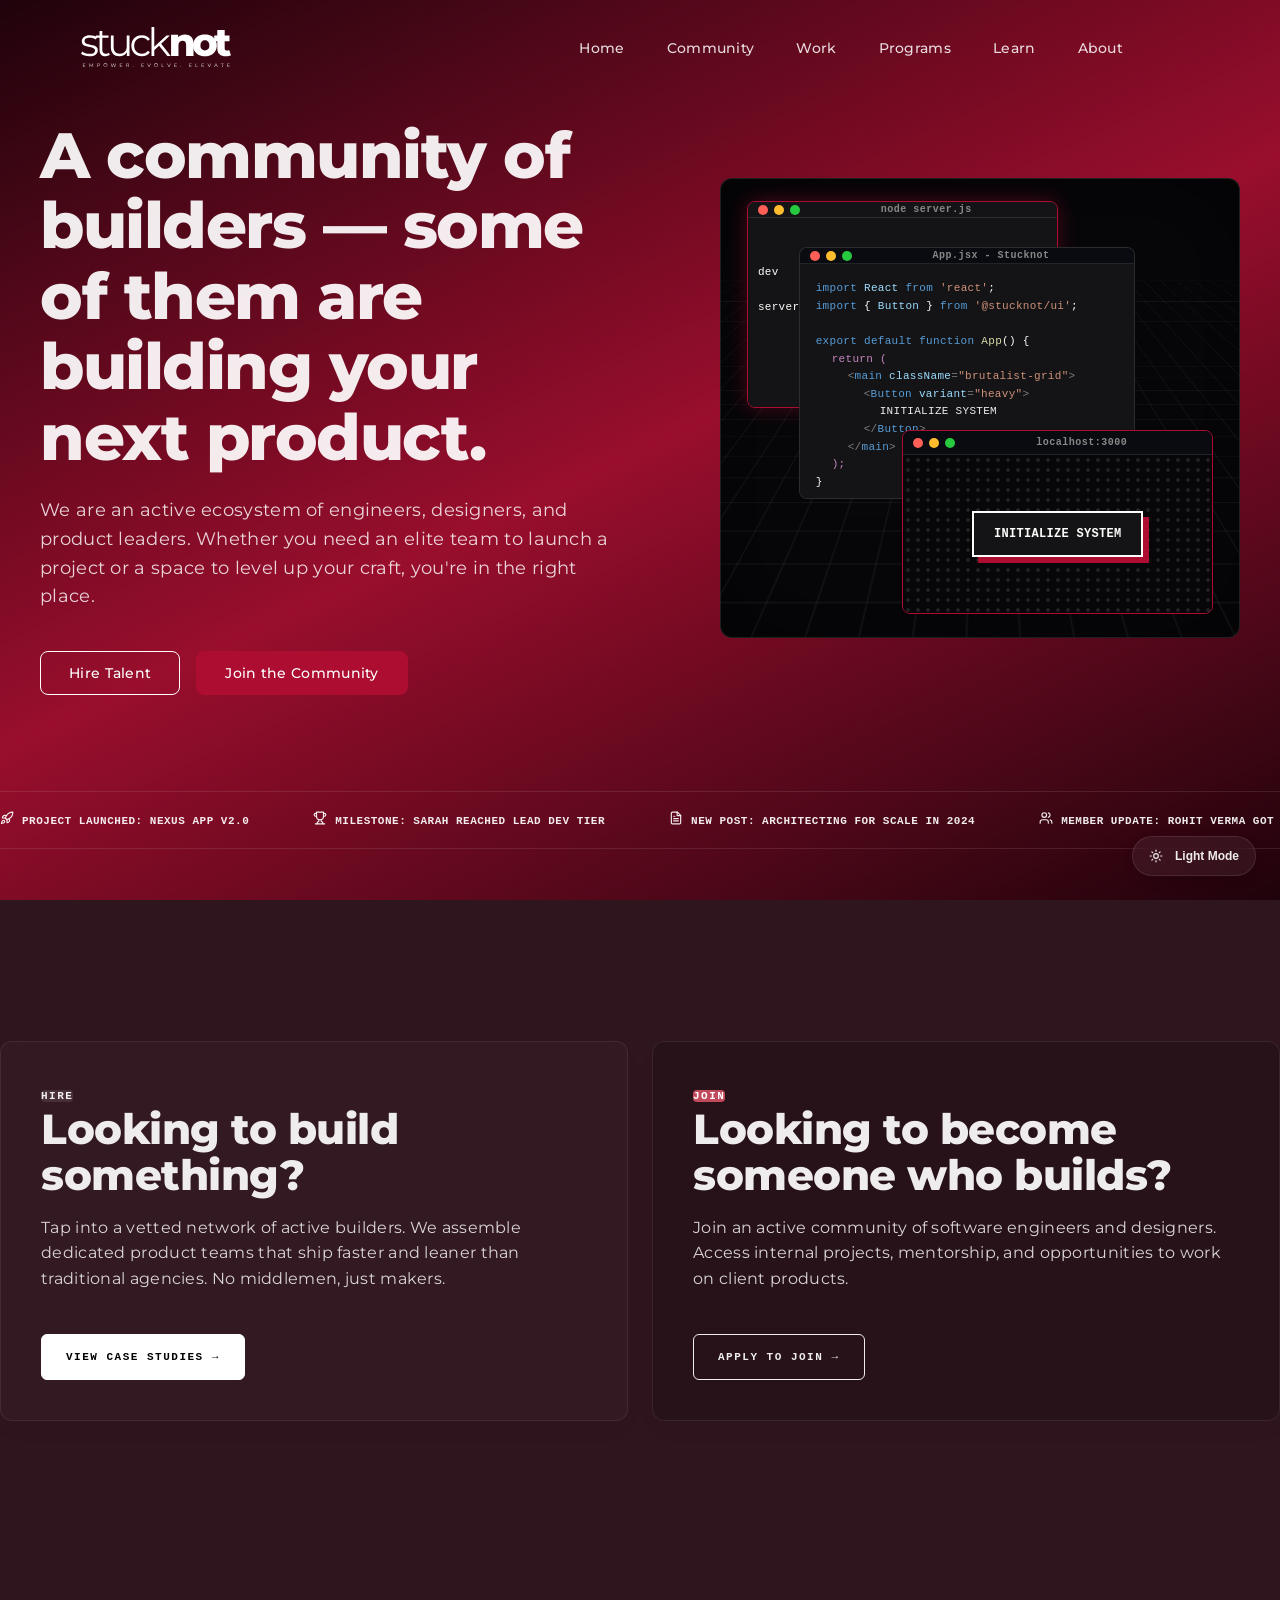
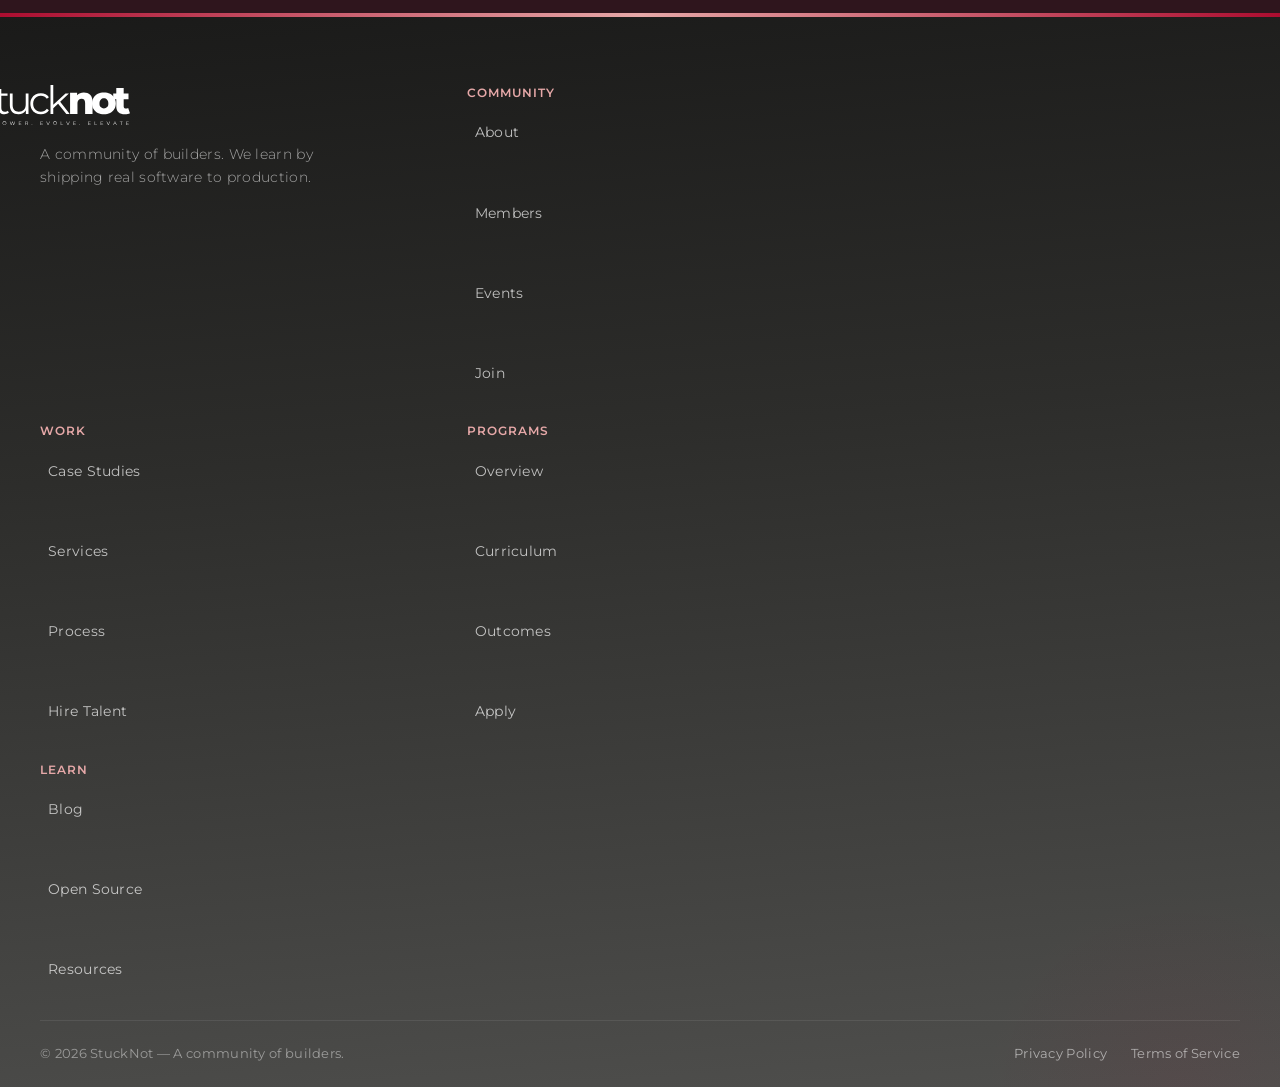
==== commit 50ee37fc: "Update OS widget styling and add red logo for light theme" ====
--- a/index.html
+++ b/index.html
@@ -9,9 +9,10 @@
   <!-- Performance: Preconnect to font domains -->
   <link rel="preconnect" href="https://fonts.googleapis.com">
   <link rel="preconnect" href="https://fonts.gstatic.com" crossorigin>
-  <link href="https://fonts.googleapis.com/css2?family=Montserrat:ital,wght@0,300;0,400;0,500;0,600;0,700;0,900;1,400&display=swap" rel="stylesheet">
+  <link href="https://fonts.googleapis.com/css2?family=JetBrains+Mono:wght@500;700&family=Montserrat:ital,wght@0,300;0,400;0,500;0,600;0,700;0,800;0,900;1,400&family=Playfair+Display:ital,wght@0,400;0,600;1,400&display=swap" rel="stylesheet">
   
   <link rel="stylesheet" href="stucknot-design-system.css">
+  <script src="theme-toggle.js"></script>
   <style>
     :root {
       --status-box-bg: rgba(193, 74, 93, 0.05);
@@ -42,7 +43,7 @@
       width: 1px;
       height: 1px;
       padding: 0;
-      margin: -1px;
+      margin: -var(--space-3xs);
       overflow: hidden;
       clip: rect(0, 0, 0, 0);
       white-space: nowrap;
@@ -56,64 +57,8 @@
       opacity: 1;
     }
     
-    /* Force navbar layout */
-    @media (min-width: 900px) {
-      .header-nav-wrapper {
-        position: static !important;
-        flex-direction: row !important;
-        width: 100% !important;
-        height: auto !important;
-        padding: 0 !important;
-        background: transparent !important;
-        box-shadow: none !important;
-        display: flex;
-        align-items: center;
-        justify-content: flex-end;
-        flex-wrap: nowrap;
-        gap: 16px;
-      }
-      .nav-links {
-        flex-wrap: nowrap;
-        gap: 16px;
-        align-items: center;
-      }
-      .nav-links a {
-        padding: 8px 12px;
-      }
-    }
-
-    /* Redesigned Hero Section */
-    .home-hero {
-      display: flex;
-      justify-content: space-between;
-      align-items: center;
-      gap: 60px;
-      padding-top: 100px;
-      padding-bottom: 80px;
-    }
-    .home-hero-content {
-      flex: 1.2;
-    }
-    .home-hero-title {
-      font-size: 48px;
-      font-weight: 900;
-      line-height: 1.15;
-      color: var(--theme-text);
-      margin-bottom: 24px;
-      letter-spacing: -1.2px;
-    }
-    .home-hero-desc {
-      font-size: 16px;
-      line-height: 1.65;
-      color: var(--theme-text-muted);
-      max-width: 520px;
-    }
-    .home-hero-status-wrapper {
-      flex: 0.8;
-      display: flex;
-      justify-content: flex-end;
-      width: 100%;
-    }
+
+
     .status-box {
       width: 100%;
       max-width: 380px;
@@ -125,9 +70,9 @@
       flex-direction: column;
       justify-content: center;
       align-items: center;
-      gap: 16px;
+      gap: var(--space-sm);
       font-family: 'JetBrains Mono', 'Fira Code', monospace;
-      font-size: 14px;
+      font-size: var(--text-small);
       font-weight: 700;
       color: var(--status-box-text);
       position: relative;
@@ -148,7 +93,7 @@
     .status-line {
       display: flex;
       align-items: center;
-      gap: 8px;
+      gap: var(--space-xs);
       z-index: 2;
     }
     .status-dot {
@@ -165,24 +110,7 @@
       100% { opacity: 0.4; }
     }
 
-    @media (max-width: 900px) {
-      .home-hero {
-        flex-direction: column;
-        gap: 40px;
-        padding-top: 60px;
-        padding-bottom: 40px;
-        text-align: center;
-      }
-      .home-hero-desc {
-        margin: 0 auto;
-      }
-      .home-hero-status-wrapper {
-        justify-content: center;
-      }
-      .home-hero-title {
-        font-size: 36px;
-      }
-    }
+
 
     /* Horizontal Ticker Marquee */
     .marquee-container {
@@ -191,29 +119,29 @@
       width: 100%;
       border-top: 1px solid var(--theme-card-border);
       border-bottom: 1px solid var(--theme-card-border);
-      padding: 18px 0;
+      padding: var(--space-sm) 0;
       background: var(--theme-body-bg);
       position: relative;
-      margin-bottom: 60px;
+      margin-bottom: var(--section-gap);
     }
     .marquee-content {
       display: inline-flex;
-      gap: 60px;
+      gap: var(--space-xl);
       animation: marqueeScroll 30s linear infinite;
     }
     .marquee-item {
       display: flex;
       align-items: center;
-      gap: 10px;
+      gap: var(--space-xs);
       font-family: var(--font-mono);
-      font-size: 11.5px;
-      font-weight: 700;
+      font-size: var(--text-xs);
+      font-weight: var(--weight-bold);
       color: var(--theme-text);
       text-transform: uppercase;
       letter-spacing: 0.5px;
     }
     .marquee-emoji {
-      font-size: 14px;
+      font-size: var(--text-small);
     }
     @keyframes marqueeScroll {
       0% { transform: translateX(0%); }
@@ -224,13 +152,13 @@
     .cta-grid {
       display: grid;
       grid-template-columns: 1fr 1fr;
-      gap: 32px;
-      margin-bottom: 100px;
+      gap: var(--space-md);
+      margin-bottom: var(--section-gap);
     }
     .cta-card {
       border: 1px solid var(--theme-card-border);
       border-radius: 12px;
-      padding: 48px;
+      padding: var(--space-lg);
       display: flex;
       flex-direction: column;
       justify-content: space-between;
@@ -255,13 +183,13 @@
     .cta-badge {
       align-self: flex-start;
       font-family: var(--font-mono);
-      font-size: 10px;
-      font-weight: 700;
+      font-size: var(--text-xs);
+      font-weight: var(--weight-bold);
       letter-spacing: 1.5px;
       text-transform: uppercase;
-      padding: 4px 8px;
+      padding: var(--space-2xs) var(--space-xs);
       border-radius: 4px;
-      margin-bottom: 24px;
+      margin-bottom: var(--space-md);
     }
     .cta-badge-hire {
       background: var(--theme-card-border);
@@ -275,18 +203,18 @@
       color: var(--white);
     }
     .cta-card-title {
-      font-size: 32px;
-      font-weight: 800;
-      line-height: 1.2;
+      font-size: var(--text-h2);
+      font-weight: var(--weight-heavy);
+      line-height: var(--lh-heading);
       color: var(--theme-text);
-      margin-bottom: 16px;
+      margin-bottom: var(--space-sm);
       letter-spacing: -0.5px;
     }
     .cta-card-desc {
-      font-size: 14px;
-      line-height: 1.6;
+      font-size: var(--text-body);
+      line-height: var(--lh-body);
       color: var(--theme-text-muted);
-      margin-bottom: 40px;
+      margin-bottom: var(--space-lg);
       flex: 1;
     }
     .cta-card-actions {
@@ -301,16 +229,16 @@
       border: 1px solid #110307;
       font-weight: 700;
       font-family: var(--font-mono);
-      font-size: 11px;
+      font-size: var(--text-xs);
       letter-spacing: 1.5px;
-      padding: 14px 28px;
+      padding: var(--space-sm) var(--space-md);
       border-radius: 6px;
       text-transform: uppercase;
       cursor: pointer;
       transition: all 0.3s;
       display: inline-flex;
       align-items: center;
-      gap: 8px;
+      gap: var(--space-xs);
     }
     .cta-btn-dark:hover {
       background: #2a0a12;
@@ -333,16 +261,16 @@
       border: 1px solid var(--theme-text);
       font-weight: 700;
       font-family: var(--font-mono);
-      font-size: 11px;
+      font-size: var(--text-xs);
       letter-spacing: 1.5px;
-      padding: 14px 28px;
+      padding: var(--space-sm) var(--space-md);
       border-radius: 6px;
       text-transform: uppercase;
       cursor: pointer;
       transition: all 0.3s;
       display: inline-flex;
       align-items: center;
-      gap: 8px;
+      gap: var(--space-xs);
     }
     .cta-btn-outline:hover {
       background: var(--theme-text);
@@ -352,14 +280,14 @@
     @media (max-width: 900px) {
       .cta-grid {
         grid-template-columns: 1fr;
-        gap: 24px;
+        gap: var(--space-md);
       }
       .cta-card {
-        padding: 32px;
+        padding: var(--space-md);
         min-height: auto;
       }
       .cta-card-title {
-        font-size: 26px;
+        font-size: var(--text-h3);
       }
     }
   </style>
@@ -367,88 +295,129 @@
 <body>
 
   <!-- ===== HEADER ===== -->
-  <header class="header" role="banner">
-    <div class="container">
-      <a href="index.html" aria-label="StuckNot Home"><span class="logo-img" role="img" aria-label="StuckNot logo"></span></a>
-      <button class="mobile-menu-btn" aria-label="Toggle navigation" aria-expanded="false">
-        <span class="hamburger-line"></span><span class="hamburger-line"></span><span class="hamburger-line"></span>
-      </button>
-      <div class="header-nav-wrapper" id="mobile-nav">
-        <nav class="nav-links" aria-label="Main navigation" id="nav-main-links">
-          <a href="index.html">Home</a>
-          <a href="community/index.html">Community</a>
-          <a href="work/index.html">Work</a>
-          <a href="programs/index.html">Programs</a>
-          <a href="learn/index.html">Learn</a>
-          <a href="community/index.html">About</a>
-        </nav>
-      </div>
-    </div>
-  </header>
+  <stucknot-navbar base-path="./" active-page="home"></stucknot-navbar>
   <main id="main-content">
     <!-- ===== HERO SECTION ===== -->
-    <section class="container" style="padding-top: 20px;">
-      <div class="home-hero">
-        <div class="home-hero-content">
-          <h1 class="home-hero-title">A community of builders — some of them are building your next product.</h1>
-          <p class="home-hero-desc">We are an active ecosystem of engineers, designers, and product leaders. Whether you need an elite team to launch a project or a space to level up your craft, you're in the right place.</p>
-        </div>
-        <div class="home-hero-status-wrapper">
-          <div class="status-box">
-            <div class="status-line">
-              <span class="status-dot"></span>
-              <span>&lt;SYSTEM_STATUS: BUILDING /&gt;</span>
-            </div>
-            <div class="status-line" style="margin-top: 8px;">
-              <span class="status-dot" style="animation-delay: 0.9s;"></span>
-              <span>&lt;CAPACITY: SCALING /&gt;</span>
-            </div>
-          </div>
-        </div>
-      </div>
+    <section class="page-hero container">
+        <div class="page-hero-content">
+          <h1 class="page-hero-title">A community of builders — some of them are building your next product.</h1>
+          <p class="page-hero-desc">We are an active ecosystem of engineers, designers, and product leaders. Whether you need an elite team to launch a project or a space to level up your craft, you're in the right place.</p>
+          <div class="hero-cta-group" style="display: flex; gap: var(--space-sm); margin-top: var(--space-md); flex-wrap: wrap;">
+            <a href="work/index.html" class="base-button secondary-btn">Hire Talent</a>
+            <a href="community/index.html" class="base-button">Join the Community</a>
+          </div>
+        </div>
+        <div class="page-hero-widget">
+          <div class="os-workspace-container" id="os-workspace">
+            <!-- Background Grid Pattern -->
+            <div class="os-workspace-grid"></div>
+
+            <!-- Window 1: Server Terminal (Back Left) -->
+            <div class="os-win focused" style="top: 5%; left: 5%; width: 60%; height: 45%;" data-win="1">
+              <div class="os-header">
+                <div class="os-dot os-dot-red"></div>
+                <div class="os-dot os-dot-yellow"></div>
+                <div class="os-dot os-dot-green"></div>
+                <div class="os-title">node server.js</div>
+              </div>
+              <div class="os-term-body">
+                <span style="color: #27c93f;">root@stucknot:~$</span> npm run dev
+                > Starting local server...
+                <br><br>
+                <span class="os-term-log"></span>
+              </div>
+            </div>
+
+            <!-- Window 2: Code Editor (Back Right) -->
+            <div class="os-win" style="top: 15%; left: 15%; width: 65%; height: 55%;" data-win="2">
+              <div class="os-header">
+                <div class="os-dot os-dot-red"></div>
+                <div class="os-dot os-dot-yellow"></div>
+                <div class="os-dot os-dot-green"></div>
+                <div class="os-title">App.jsx - Stucknot</div>
+              </div>
+              <div class="os-code-body">
+                <div><span class="os-code-tag">import</span> <span class="os-code-attr">React</span> <span class="os-code-tag">from</span> <span class="os-code-string">'react'</span>;</div>
+                <div><span class="os-code-tag">import</span> { <span class="os-code-attr">Button</span> } <span class="os-code-tag">from</span> <span class="os-code-string">'@stucknot/ui'</span>;</div>
+                <br>
+                <div><span class="os-code-tag">export default function</span> <span class="os-code-function">App</span>() {</div>
+                <div style="padding-left: 16px;">
+                  <div class="os-code-keyword">return (</div>
+                  <div style="padding-left: 16px; color: #808080;">&lt;<span class="os-code-tag">main</span> <span class="os-code-attr">className</span>=<span class="os-code-string">"brutalist-grid"</span>&gt;</div>
+                  <div style="padding-left: 32px; color: #808080;">&lt;<span class="os-code-tag">Button</span> <span class="os-code-attr">variant</span>=<span class="os-code-string">"heavy"</span>&gt;</div>
+                  <div style="padding-left: 48px; color: var(--theme-text);">INITIALIZE SYSTEM</div>
+                  <div style="padding-left: 32px; color: #808080;">&lt;/<span class="os-code-tag">Button</span>&gt;</div>
+                  <div style="padding-left: 16px; color: #808080;">&lt;/<span class="os-code-tag">main</span>&gt;</div>
+                  <div class="os-code-keyword">);</div>
+                </div>
+                <div>}</div>
+              </div>
+            </div>
+
+            <!-- Window 3: Live App Preview (Front Center) -->
+            <div class="os-win" style="bottom: 5%; right: 5%; width: 60%; height: 40%; border-color: var(--maroon);" data-win="3">
+              <div class="os-header">
+                <div class="os-dot os-dot-red"></div>
+                <div class="os-dot os-dot-yellow"></div>
+                <div class="os-dot os-dot-green"></div>
+                <div class="os-title" style="font-family: var(--font-body);">localhost:3000</div>
+              </div>
+              <div class="os-app-body">
+                <!-- Brutalist App Background -->
+                <div class="os-app-grid"></div>
+
+                <!-- Animated Brutalist Button -->
+                <div class="os-brutalist-btn">
+                  INITIALIZE SYSTEM
+                </div>
+              </div>
+            </div>
+
+          </div>
+        </div>
     </section>
 
     <!-- ===== HORIZONTAL TICKER MARQUEE ===== -->
     <section class="marquee-container" aria-label="Live updates">
       <div class="marquee-content" id="ticker-marquee">
         <div class="marquee-item">
-          <span class="marquee-emoji">🚀</span>
+          <span class="marquee-emoji"><svg xmlns="http://www.w3.org/2000/svg" width="14" height="14" viewBox="0 0 24 24" fill="none" stroke="currentColor" stroke-width="2" stroke-linecap="round" stroke-linejoin="round"><path d="M4.5 16.5c-1.5 1.26-2 5-2 5s3.74-.5 5-2c.71-.84.7-2.13-.09-2.91a2.18 2.18 0 0 0-2.91-.09z"></path><path d="m12 15-3-3a22 22 0 0 1 2-3.95A12.88 12.88 0 0 1 22 2c0 2.72-.78 7.5-6 11a22.35 22.35 0 0 1-4 2z"></path><path d="M9 12H4s.55-3.03 2-4c1.62-1.08 5 0 5 0"></path><path d="M12 15v5s3.03-.55 4-2c1.08-1.62 0-5 0-5"></path></svg></span>
           <span>PROJECT LAUNCHED: Nexus App V2.0</span>
         </div>
         <div class="marquee-item">
-          <span class="marquee-emoji">🏆</span>
+          <span class="marquee-emoji"><svg xmlns="http://www.w3.org/2000/svg" width="14" height="14" viewBox="0 0 24 24" fill="none" stroke="currentColor" stroke-width="2" stroke-linecap="round" stroke-linejoin="round"><path d="M6 9H4.5a2.5 2.5 0 0 1 0-5H6"></path><path d="M18 9h1.5a2.5 2.5 0 0 0 0-5H18"></path><path d="M4 22h16"></path><path d="M10 14.66V17c0 .55-.47.98-.97 1.21C7.85 18.75 7 20.24 7 22"></path><path d="M14 14.66V17c0 .55.47.98.97 1.21C16.15 18.75 17 20.24 17 22"></path><path d="M18 2H6v7a6 6 0 0 0 12 0V2Z"></path></svg></span>
           <span>MILESTONE: Sarah reached Lead Dev tier</span>
         </div>
         <div class="marquee-item">
-          <span class="marquee-emoji">📝</span>
+          <span class="marquee-emoji"><svg xmlns="http://www.w3.org/2000/svg" width="14" height="14" viewBox="0 0 24 24" fill="none" stroke="currentColor" stroke-width="2" stroke-linecap="round" stroke-linejoin="round"><path d="M14.5 2H6a2 2 0 0 0-2 2v16a2 2 0 0 0 2 2h12a2 2 0 0 0 2-2V7.5L14.5 2z"></path><polyline points="14 2 14 8 20 8"></polyline><line x1="16" y1="13" x2="8" y2="13"></line><line x1="16" y1="17" x2="8" y2="17"></line><line x1="10" y1="9" x2="8" y2="9"></line></svg></span>
           <span>NEW POST: Architecting for Scale in 2024</span>
         </div>
         <div class="marquee-item">
-          <span class="marquee-emoji">👥</span>
+          <span class="marquee-emoji"><svg xmlns="http://www.w3.org/2000/svg" width="14" height="14" viewBox="0 0 24 24" fill="none" stroke="currentColor" stroke-width="2" stroke-linecap="round" stroke-linejoin="round"><path d="M16 21v-2a4 4 0 0 0-4-4H6a4 4 0 0 0-4 4v2"></path><circle cx="9" cy="7" r="4"></circle><path d="M22 21v-2a4 4 0 0 0-3-3.87"></path><path d="M16 3.13a4 4 0 0 1 0 7.75"></path></svg></span>
           <span>MEMBER UPDATE: Rohit Verma got hired</span>
         </div>
         <!-- Duplicated items for infinite scroll -->
         <div class="marquee-item">
-          <span class="marquee-emoji">🚀</span>
+          <span class="marquee-emoji"><svg xmlns="http://www.w3.org/2000/svg" width="14" height="14" viewBox="0 0 24 24" fill="none" stroke="currentColor" stroke-width="2" stroke-linecap="round" stroke-linejoin="round"><path d="M4.5 16.5c-1.5 1.26-2 5-2 5s3.74-.5 5-2c.71-.84.7-2.13-.09-2.91a2.18 2.18 0 0 0-2.91-.09z"></path><path d="m12 15-3-3a22 22 0 0 1 2-3.95A12.88 12.88 0 0 1 22 2c0 2.72-.78 7.5-6 11a22.35 22.35 0 0 1-4 2z"></path><path d="M9 12H4s.55-3.03 2-4c1.62-1.08 5 0 5 0"></path><path d="M12 15v5s3.03-.55 4-2c1.08-1.62 0-5 0-5"></path></svg></span>
           <span>PROJECT LAUNCHED: Nexus App V2.0</span>
         </div>
         <div class="marquee-item">
-          <span class="marquee-emoji">🏆</span>
+          <span class="marquee-emoji"><svg xmlns="http://www.w3.org/2000/svg" width="14" height="14" viewBox="0 0 24 24" fill="none" stroke="currentColor" stroke-width="2" stroke-linecap="round" stroke-linejoin="round"><path d="M6 9H4.5a2.5 2.5 0 0 1 0-5H6"></path><path d="M18 9h1.5a2.5 2.5 0 0 0 0-5H18"></path><path d="M4 22h16"></path><path d="M10 14.66V17c0 .55-.47.98-.97 1.21C7.85 18.75 7 20.24 7 22"></path><path d="M14 14.66V17c0 .55.47.98.97 1.21C16.15 18.75 17 20.24 17 22"></path><path d="M18 2H6v7a6 6 0 0 0 12 0V2Z"></path></svg></span>
           <span>MILESTONE: Sarah reached Lead Dev tier</span>
         </div>
         <div class="marquee-item">
-          <span class="marquee-emoji">📝</span>
+          <span class="marquee-emoji"><svg xmlns="http://www.w3.org/2000/svg" width="14" height="14" viewBox="0 0 24 24" fill="none" stroke="currentColor" stroke-width="2" stroke-linecap="round" stroke-linejoin="round"><path d="M14.5 2H6a2 2 0 0 0-2 2v16a2 2 0 0 0 2 2h12a2 2 0 0 0 2-2V7.5L14.5 2z"></path><polyline points="14 2 14 8 20 8"></polyline><line x1="16" y1="13" x2="8" y2="13"></line><line x1="16" y1="17" x2="8" y2="17"></line><line x1="10" y1="9" x2="8" y2="9"></line></svg></span>
           <span>NEW POST: Architecting for Scale in 2024</span>
         </div>
         <div class="marquee-item">
-          <span class="marquee-emoji">👥</span>
+          <span class="marquee-emoji"><svg xmlns="http://www.w3.org/2000/svg" width="14" height="14" viewBox="0 0 24 24" fill="none" stroke="currentColor" stroke-width="2" stroke-linecap="round" stroke-linejoin="round"><path d="M16 21v-2a4 4 0 0 0-4-4H6a4 4 0 0 0-4 4v2"></path><circle cx="9" cy="7" r="4"></circle><path d="M22 21v-2a4 4 0 0 0-3-3.87"></path><path d="M16 3.13a4 4 0 0 1 0 7.75"></path></svg></span>
           <span>MEMBER UPDATE: Rohit Verma got hired</span>
         </div>
       </div>
     </section>
 
     <!-- ===== TWO-COLUMN CTA SECTION ===== -->
-    <section class="container">
+    <section class="container section">
       <div class="cta-grid">
         <!-- Card 1: HIRE -->
         <div class="cta-card cta-card-hire">
@@ -514,7 +483,9 @@
       </div>
     </div>
   </footer>
-
+  <stucknot-theme-toggle></stucknot-theme-toggle>
+
+  <script src="./navbar.js"></script>
   <script src="main.js"></script>
   <script>
     // Fetch data from local JSON database
@@ -542,20 +513,20 @@
         const marquee = document.getElementById('ticker-marquee');
         if (marquee && data.home && data.home.activity) {
           const tickerItems = [
-            { emoji: '🚀', text: 'PROJECT LAUNCHED: Nexus App V2.0' },
-            { emoji: '🏆', text: 'MILESTONE: Sarah reached Lead Dev tier' },
-            { emoji: '📝', text: 'NEW POST: Architecting for Scale in 2024' },
-            { emoji: '👥', text: 'MEMBER UPDATE: Rohit Verma got hired' }
+            { emoji: '<svg xmlns="http://www.w3.org/2000/svg" width="14" height="14" viewBox="0 0 24 24" fill="none" stroke="currentColor" stroke-width="2" stroke-linecap="round" stroke-linejoin="round"><path d="M4.5 16.5c-1.5 1.26-2 5-2 5s3.74-.5 5-2c.71-.84.7-2.13-.09-2.91a2.18 2.18 0 0 0-2.91-.09z"></path><path d="m12 15-3-3a22 22 0 0 1 2-3.95A12.88 12.88 0 0 1 22 2c0 2.72-.78 7.5-6 11a22.35 22.35 0 0 1-4 2z"></path><path d="M9 12H4s.55-3.03 2-4c1.62-1.08 5 0 5 0"></path><path d="M12 15v5s3.03-.55 4-2c1.08-1.62 0-5 0-5"></path></svg>', text: 'PROJECT LAUNCHED: Nexus App V2.0' },
+            { emoji: '<svg xmlns="http://www.w3.org/2000/svg" width="14" height="14" viewBox="0 0 24 24" fill="none" stroke="currentColor" stroke-width="2" stroke-linecap="round" stroke-linejoin="round"><path d="M6 9H4.5a2.5 2.5 0 0 1 0-5H6"></path><path d="M18 9h1.5a2.5 2.5 0 0 0 0-5H18"></path><path d="M4 22h16"></path><path d="M10 14.66V17c0 .55-.47.98-.97 1.21C7.85 18.75 7 20.24 7 22"></path><path d="M14 14.66V17c0 .55.47.98.97 1.21C16.15 18.75 17 20.24 17 22"></path><path d="M18 2H6v7a6 6 0 0 0 12 0V2Z"></path></svg>', text: 'MILESTONE: Sarah reached Lead Dev tier' },
+            { emoji: '<svg xmlns="http://www.w3.org/2000/svg" width="14" height="14" viewBox="0 0 24 24" fill="none" stroke="currentColor" stroke-width="2" stroke-linecap="round" stroke-linejoin="round"><path d="M14.5 2H6a2 2 0 0 0-2 2v16a2 2 0 0 0 2 2h12a2 2 0 0 0 2-2V7.5L14.5 2z"></path><polyline points="14 2 14 8 20 8"></polyline><line x1="16" y1="13" x2="8" y2="13"></line><line x1="16" y1="17" x2="8" y2="17"></line><line x1="10" y1="9" x2="8" y2="9"></line></svg>', text: 'NEW POST: Architecting for Scale in 2024' },
+            { emoji: '<svg xmlns="http://www.w3.org/2000/svg" width="14" height="14" viewBox="0 0 24 24" fill="none" stroke="currentColor" stroke-width="2" stroke-linecap="round" stroke-linejoin="round"><path d="M16 21v-2a4 4 0 0 0-4-4H6a4 4 0 0 0-4 4v2"></path><circle cx="9" cy="7" r="4"></circle><path d="M22 21v-2a4 4 0 0 0-3-3.87"></path><path d="M16 3.13a4 4 0 0 1 0 7.75"></path></svg>', text: 'MEMBER UPDATE: Rohit Verma got hired' }
           ];
           
           data.home.activity.forEach(item => {
-            let emoji = '🚀';
+            let emoji = '<svg xmlns="http://www.w3.org/2000/svg" width="14" height="14" viewBox="0 0 24 24" fill="none" stroke="currentColor" stroke-width="2" stroke-linecap="round" stroke-linejoin="round"><path d="M4.5 16.5c-1.5 1.26-2 5-2 5s3.74-.5 5-2c.71-.84.7-2.13-.09-2.91a2.18 2.18 0 0 0-2.91-.09z"></path><path d="m12 15-3-3a22 22 0 0 1 2-3.95A12.88 12.88 0 0 1 22 2c0 2.72-.78 7.5-6 11a22.35 22.35 0 0 1-4 2z"></path><path d="M9 12H4s.55-3.03 2-4c1.62-1.08 5 0 5 0"></path><path d="M12 15v5s3.03-.55 4-2c1.08-1.62 0-5 0-5"></path></svg>';
             let prefix = 'PROJECT LAUNCHED:';
             if (item.type.toLowerCase().includes('milestone')) {
-              emoji = '🏆';
+              emoji = '<svg xmlns="http://www.w3.org/2000/svg" width="14" height="14" viewBox="0 0 24 24" fill="none" stroke="currentColor" stroke-width="2" stroke-linecap="round" stroke-linejoin="round"><path d="M6 9H4.5a2.5 2.5 0 0 1 0-5H6"></path><path d="M18 9h1.5a2.5 2.5 0 0 0 0-5H18"></path><path d="M4 22h16"></path><path d="M10 14.66V17c0 .55-.47.98-.97 1.21C7.85 18.75 7 20.24 7 22"></path><path d="M14 14.66V17c0 .55.47.98.97 1.21C16.15 18.75 17 20.24 17 22"></path><path d="M18 2H6v7a6 6 0 0 0 12 0V2Z"></path></svg>';
               prefix = 'MILESTONE:';
             } else if (item.type.toLowerCase().includes('post') || item.type.toLowerCase().includes('blog')) {
-              emoji = '📝';
+              emoji = '<svg xmlns="http://www.w3.org/2000/svg" width="14" height="14" viewBox="0 0 24 24" fill="none" stroke="currentColor" stroke-width="2" stroke-linecap="round" stroke-linejoin="round"><path d="M14.5 2H6a2 2 0 0 0-2 2v16a2 2 0 0 0 2 2h12a2 2 0 0 0 2-2V7.5L14.5 2z"></path><polyline points="14 2 14 8 20 8"></polyline><line x1="16" y1="13" x2="8" y2="13"></line><line x1="16" y1="17" x2="8" y2="17"></line><line x1="10" y1="9" x2="8" y2="9"></line></svg>';
               prefix = 'NEW POST:';
             }
             tickerItems.push({
--- a/stucknot-design-system.css
+++ b/stucknot-design-system.css
@@ -35,6 +35,50 @@
   --ease-out: cubic-bezier(0.16, 1, 0.3, 1);
   --transition-base: 0.3s var(--ease-out);
   --transition-fast: 0.2s var(--ease-out);
+
+  /* Spacing Scale */
+  --space-xs: 8px;
+  --space-sm: 16px;
+  --space-md: 24px;
+  --space-lg: 40px;
+  --space-xl: 64px;
+  --space-2xl: 96px;
+
+  /* Structural Layout Variables */
+  --container-padding-x: 40px;
+  --section-gap: 96px;
+  --nav-content-gap: 120px;
+
+  /* Typography Scale */
+  --text-h1: 64px;
+  --text-h2: 42px;
+  --text-h3: 24px;
+  --text-body-lg: 18px;
+  --text-body: 16px;
+  --text-small: 13px;
+  --text-xs: 11px;
+  --text-micro: 9px;
+
+  /* Font Weights */
+  --weight-regular: 400;
+  --weight-medium: 500;
+  --weight-semibold: 600;
+  --weight-bold: 700;
+  --weight-heavy: 800;
+
+  /* Line Heights */
+  --lh-heading: 1.1;
+  --lh-body: 1.6;
+}
+
+@media (max-width: 768px) {
+  :root {
+    --container-padding-x: 24px;
+    --section-gap: 64px;
+    --nav-content-gap: 80px;
+    --text-h1: 42px;
+    --text-h2: 32px;
+  }
 }
 
 /* ---------- 2. RESET & BODY ---------- */
@@ -64,13 +108,18 @@
 }
 
 /* Hide scrollbar but keep scroll functionality */
-html, body {
-  -ms-overflow-style: none;  /* IE and Edge */
-  scrollbar-width: none;     /* Firefox */
-}
+html,
+body {
+  -ms-overflow-style: none;
+  /* IE and Edge */
+  scrollbar-width: none;
+  /* Firefox */
+}
+
 html::-webkit-scrollbar,
 body::-webkit-scrollbar {
-  display: none;             /* Chrome, Safari, Opera */
+  display: none;
+  /* Chrome, Safari, Opera */
 }
 
 body::before {
@@ -107,12 +156,12 @@
 .container {
   max-width: 1280px;
   width: 100%;
-  padding: 0 24px;
+  padding: 0 var(--container-padding-x);
   margin: auto;
 }
 
 .section {
-  padding: 120px 0;
+  padding: var(--section-gap) 0;
   margin: 0 auto;
   position: relative;
   z-index: 1;
@@ -120,7 +169,8 @@
 
 /* ---------- 3. TYPOGRAPHY ---------- */
 .section-eyebrow {
-  font-size: 12.5px;
+  font-size: var(--text-xs);
+  font-weight: var(--weight-bold);
   font-style: italic;
   color: var(--white);
   opacity: .9;
@@ -130,9 +180,9 @@
 }
 
 .section-heading {
-  font-size: 42px;
-  font-weight: 600;
-  line-height: 1.15;
+  font-size: var(--text-h2);
+  font-weight: var(--weight-semibold);
+  line-height: var(--lh-heading);
   margin-bottom: 20px;
   max-width: 22ch;
   color: var(--white);
@@ -159,6 +209,7 @@
   padding: 0 28px;
   display: inline-flex;
   align-items: center;
+  white-space: nowrap;
   justify-content: center;
   border: 1px solid var(--maroon);
   border-radius: var(--radius-sm);
@@ -184,6 +235,17 @@
   background-color: var(--maroon-dark);
   border-color: var(--maroon-dark);
   box-shadow: 0 6px 20px rgba(0, 0, 0, 0.2);
+}
+
+html.light-theme .base-button.secondary-btn {
+  border-color: var(--theme-text);
+  color: var(--theme-text);
+}
+
+html.light-theme .base-button.secondary-btn:hover {
+  background-color: var(--theme-text);
+  color: var(--theme-body-bg);
+  border-color: var(--theme-text);
 }
 
 .base-button.outline-maroon {
@@ -266,6 +328,7 @@
   align-items: center;
   justify-content: space-between;
   width: 100%;
+  gap: 60px;
 }
 
 .logo-img {
@@ -292,6 +355,7 @@
   border-radius: 30px;
   position: relative;
   transition: all 0.25s ease;
+  white-space: nowrap;
 }
 
 .nav-links a:hover {
@@ -299,10 +363,29 @@
   background: rgba(255, 255, 255, 0.1);
 }
 
+.nav-links a.active {
+  color: var(--maroon-light);
+  opacity: 1;
+}
+
+.header-nav-wrapper {
+  display: flex;
+  align-items: center;
+  justify-content: flex-end;
+  flex-wrap: nowrap;
+  gap: 16px;
+  width: 100%;
+}
+
+.mobile-menu-btn {
+  display: none;
+  /* Hidden on desktop by default */
+}
+
 .header-right {
   display: flex;
   align-items: center;
-  gap: 26px;
+  gap: 16px;
 }
 
 .header.scrolled {
@@ -340,6 +423,60 @@
 .header.scrolled .base-button.secondary-btn:hover {
   background: var(--rose);
   border-color: var(--rose);
+}
+
+/* --- HEADER: Light-Theme Overrides --- */
+html.light-theme .logo-img {
+  background: url(images/logo-svg-red.svg) no-repeat;
+  background-size: 150px;
+}
+
+html.light-theme .nav-links a {
+  color: var(--charcoal);
+}
+
+html.light-theme .nav-links a:hover {
+  color: var(--black);
+  background: rgba(0, 0, 0, 0.06);
+}
+
+html.light-theme .nav-links a.active {
+  color: var(--maroon);
+  opacity: 1;
+}
+
+html.light-theme .header.scrolled {
+  background: rgba(254, 253, 251, 0.88);
+  backdrop-filter: blur(24px);
+  -webkit-backdrop-filter: blur(24px);
+  box-shadow: 0 10px 40px rgba(0, 0, 0, 0.08), inset 0 0 0 1px rgba(0, 0, 0, 0.06);
+  border: 1px solid rgba(0, 0, 0, 0.08);
+}
+
+html.light-theme .header.scrolled .logo-img {
+  background: url(images/logo-svg-red.svg) no-repeat;
+  background-size: 120px;
+}
+
+html.light-theme .header.scrolled .nav-links a {
+  color: var(--charcoal);
+}
+
+html.light-theme .header.scrolled .nav-links a:hover {
+  color: var(--maroon);
+  background: rgba(172, 13, 48, 0.08);
+  box-shadow: inset 0 0 0 1px rgba(172, 13, 48, 0.15);
+}
+
+html.light-theme .header.scrolled .base-button.secondary-btn {
+  border-color: var(--maroon);
+  color: var(--white);
+  background: var(--maroon);
+}
+
+html.light-theme .header.scrolled .base-button.secondary-btn:hover {
+  background: var(--maroon-dark);
+  border-color: var(--maroon-dark);
 }
 
 /* ---------- 7. HERO SECTION ---------- */
@@ -3265,6 +3402,15 @@
     transform: rotate(-45deg);
   }
 
+  /* Light-theme: darken hamburger lines so they're visible */
+  html.light-theme .hamburger-line {
+    background: var(--charcoal);
+  }
+
+  html.light-theme .header.scrolled .hamburger-line {
+    background: var(--charcoal);
+  }
+
   .header .nav-links {
     display: flex;
     flex-direction: column;
@@ -3568,8 +3714,8 @@
 }
 
 @media (max-width: 540px) {
-  .container {
-    padding: 0 16px;
+  :root {
+    --container-padding-x: 16px;
   }
 
   .hero-anim {
@@ -4017,7 +4163,8 @@
   display: flex;
   align-items: center;
   justify-content: space-between;
-  padding-top: 140px;
+  padding-top: var(--nav-content-gap);
+  padding-bottom: var(--section-gap);
   gap: 60px;
 }
 
@@ -4035,17 +4182,17 @@
   text-transform: uppercase;
 }
 
-.hero-title {
-  font-size: 64px;
-  font-weight: 800;
-  line-height: 1.05;
+.page-hero-title {
+  font-size: var(--text-h1);
+  font-weight: var(--weight-heavy);
+  line-height: var(--lh-heading);
   margin-bottom: 24px;
   letter-spacing: -1.5px;
 }
 
-.hero-desc {
-  font-size: 16px;
-  line-height: 1.6;
+.page-hero-desc {
+  font-size: var(--text-body-lg);
+  line-height: var(--lh-body);
   color: var(--theme-text-muted);
   margin-bottom: 40px;
 }
@@ -4166,9 +4313,12 @@
 .rituals-list::before {
   content: '';
   position: absolute;
-  left: 23px; /* Center the 2px border inside the 48px box */
-  top: 24px;  /* Start from the middle of the first box */
-  bottom: 24px; /* End in the middle of the last box */
+  left: 23px;
+  /* Center the 2px border inside the 48px box */
+  top: 24px;
+  /* Start from the middle of the first box */
+  bottom: 24px;
+  /* End in the middle of the last box */
   border-left: 2px dashed var(--theme-card-border);
   z-index: -1;
 }
@@ -4513,9 +4663,10 @@
 .work-hero {
   display: flex;
   align-items: center;
-  justify-content: space-between;
-  padding-top: 140px;
-  gap: 60px;
+  justify-content: flex-start;
+  padding-top: var(--nav-content-gap);
+  padding-bottom: var(--section-gap);
+  gap: 140px;
 }
 
 .work-hero-content {
@@ -4524,11 +4675,11 @@
 }
 
 .work-hero-content .eyebrow-text {
-  font-size: 14px;
+  font-size: var(--text-xs);
 }
 
 .work-hero-content .hero-desc {
-  font-size: 18px;
+  font-size: var(--text-body-lg);
 }
 
 .work-hero-actions {
@@ -4753,4 +4904,420 @@
 
 .work-btn-dark:hover {
   opacity: 0.9;
+}
+
+/* ==========================================================================
+   8. SHARED HERO SECTION
+   ========================================================================== */
+.page-hero {
+  padding-top: var(--nav-content-gap);
+  padding-bottom: var(--section-gap);
+  display: flex;
+  align-items: center;
+  justify-content: space-between;
+  gap: 60px;
+}
+
+.page-hero-content {
+  flex: 1;
+}
+
+.page-hero-widget {
+  flex: 1;
+  display: flex;
+  justify-content: flex-end;
+}
+
+@media (max-width: 900px) {
+  .page-hero {
+    flex-direction: column;
+    align-items: stretch;
+  }
+
+  .page-hero-widget {
+    width: 100%;
+    justify-content: center;
+  }
+}
+
+.learn-filters {
+  display: flex;
+  flex-wrap: wrap;
+  gap: 12px;
+  margin-bottom: 40px;
+}
+
+.learn-filter-pill {
+  font-family: var(--font-mono);
+  font-size: var(--text-xs);
+  font-weight: var(--weight-bold);
+  text-transform: uppercase;
+  letter-spacing: 1px;
+  padding: 8px 16px;
+  border-radius: 4px;
+  border: 1px solid var(--theme-card-border);
+  color: var(--theme-text-muted);
+  background: transparent;
+  cursor: pointer;
+  transition: all 0.2s ease;
+  text-decoration: none;
+}
+
+.learn-filter-pill:hover {
+  border-color: var(--maroon);
+  color: var(--theme-text);
+}
+
+.learn-filter-pill.active {
+  background: var(--maroon);
+  border-color: var(--maroon);
+  color: var(--white);
+}
+
+html.light-theme .learn-filter-pill.active {
+  background: var(--maroon);
+  color: var(--white);
+}
+
+.learn-grid {
+  display: grid;
+  grid-template-columns: repeat(3, 1fr);
+  gap: 32px;
+  margin-bottom: var(--section-gap);
+}
+
+@media (max-width: 900px) {
+  .learn-grid {
+    grid-template-columns: repeat(2, 1fr);
+  }
+}
+
+@media (max-width: 600px) {
+  .learn-grid {
+    grid-template-columns: 1fr;
+  }
+}
+
+.learn-card {
+  display: flex;
+  flex-direction: column;
+  background: var(--theme-card-bg);
+  border: 1px solid var(--theme-card-border);
+  border-radius: 4px;
+  padding: 32px 24px 24px;
+  backdrop-filter: blur(12px);
+  -webkit-backdrop-filter: blur(12px);
+  transition: transform 0.2s ease, border-color 0.2s ease;
+  text-decoration: none;
+}
+
+.learn-card:hover {
+  transform: translateY(-4px);
+  border-color: rgba(255, 255, 255, 0.15);
+}
+
+html.light-theme .learn-card:hover {
+  border-color: rgba(0, 0, 0, 0.15);
+}
+
+.learn-card-header {
+  display: flex;
+  justify-content: space-between;
+  align-items: flex-start;
+  margin-bottom: 24px;
+}
+
+.learn-card-category {
+  font-family: var(--font-mono);
+  font-size: var(--text-micro);
+  font-weight: var(--weight-bold);
+  text-transform: uppercase;
+  letter-spacing: 1px;
+  color: var(--maroon-light);
+}
+
+html.light-theme .learn-card-category {
+  color: var(--maroon);
+}
+
+.learn-card-icon {
+  color: var(--theme-text-muted);
+  width: 16px;
+  height: 16px;
+  transition: color 0.2s ease;
+}
+
+.learn-card:hover .learn-card-icon {
+  color: var(--theme-text);
+}
+
+.learn-card-title {
+  font-size: var(--text-h3);
+  font-weight: var(--weight-bold);
+  color: var(--theme-text);
+  line-height: var(--lh-heading);
+  margin-bottom: 16px;
+}
+
+.learn-card-desc {
+  font-size: var(--text-small);
+  line-height: var(--lh-body);
+  color: var(--theme-text-muted);
+  flex: 1;
+  display: -webkit-box;
+  -webkit-line-clamp: 2;
+  -webkit-box-orient: vertical;
+  overflow: hidden;
+  margin-bottom: 32px;
+}
+
+.learn-card-divider {
+  height: 1px;
+  background: var(--theme-card-border);
+  margin-bottom: 16px;
+  width: 100%;
+}
+
+.learn-card-footer {
+  display: flex;
+  align-items: center;
+  gap: 12px;
+}
+
+.learn-card-author-img {
+  width: 24px;
+  height: 24px;
+  border-radius: 50%;
+  color: var(--theme-text-muted);
+  background: var(--theme-card-border);
+  padding: 4px;
+}
+
+.learn-card-meta {
+  font-family: var(--font-mono);
+  font-size: var(--text-micro);
+  font-weight: var(--weight-bold);
+  color: var(--theme-text);
+  letter-spacing: 0.5px;
+  text-transform: uppercase;
+}
+
+.learn-card-badge {
+  margin-left: auto;
+  font-family: var(--font-mono);
+  font-size: var(--text-micro);
+  font-weight: var(--weight-bold);
+  padding: 4px 8px;
+  background: var(--theme-body-bg);
+  color: var(--theme-text);
+  border-radius: 2px;
+  text-transform: uppercase;
+  letter-spacing: 0.5px;
+}
+
+/* =========================================
+   VIRTUAL OS WORKSPACE WIDGET
+   ========================================= */
+
+.os-workspace-container {
+  --os-bg: #07070a;
+  --os-win-bg: #141417;
+  --os-win-border: rgba(255, 255, 255, 0.1);
+  --os-text: #FEFDFB;
+  --os-text-muted: #888;
+  --os-header-bg: #0a0b10;
+  
+  width: 100%;
+  max-width: 520px;
+  min-width: 320px;
+  height: 460px;
+  background: var(--os-bg);
+  border: 1px solid var(--os-win-border);
+  position: relative;
+  font-family: var(--font-mono);
+  overflow: hidden;
+  box-shadow: inset 0 0 100px rgba(0,0,0,0.6);
+  border-radius: var(--radius-md);
+}
+
+html.light-theme .os-workspace-container {
+  --os-bg: #f8f8f8;
+  --os-win-bg: #ffffff;
+  --os-win-border: rgba(0, 0, 0, 0.1);
+  --os-text: #111111;
+  --os-text-muted: #666;
+  --os-header-bg: #eaeaea;
+  box-shadow: inset 0 0 40px rgba(0,0,0,0.05);
+}
+
+.os-workspace-grid {
+  position: absolute;
+  width: 200%;
+  height: 200%;
+  top: -50%;
+  left: -50%;
+  background-image: linear-gradient(var(--os-win-border) 1px, transparent 1px), linear-gradient(90deg, var(--os-win-border) 1px, transparent 1px);
+  background-size: 30px 30px;
+  z-index: 0;
+  transform: perspective(500px) rotateX(60deg);
+  animation: osGridMove 20s linear infinite;
+  opacity: 0.5;
+}
+
+@keyframes osGridMove {
+  0% { transform: perspective(500px) rotateX(60deg) translateY(0); }
+  100% { transform: perspective(500px) rotateX(60deg) translateY(30px); }
+}
+
+.os-win {
+  position: absolute;
+  background: var(--os-win-bg);
+  border: 1px solid var(--os-win-border);
+  border-radius: var(--radius-sm);
+  box-shadow: var(--shadow-md);
+  display: flex;
+  flex-direction: column;
+  overflow: hidden;
+  z-index: 5;
+  transition: box-shadow 0.2s, border-color 0.2s, transform 0.2s;
+  cursor: pointer;
+}
+
+.os-win:hover {
+  transform: translateY(-2px);
+  box-shadow: var(--shadow-lg);
+}
+
+.os-win.focused {
+  border-color: var(--maroon);
+  box-shadow: 0 0 20px rgba(172, 13, 48, 0.4);
+}
+
+.os-header {
+  height: 24px;
+  background: var(--os-header-bg);
+  border-bottom: 1px solid var(--os-win-border);
+  display: flex;
+  align-items: center;
+  padding: 0 10px;
+  gap: 6px;
+  transition: background 0.2s;
+}
+
+.os-win.focused .os-header {
+  background: var(--os-win-bg);
+}
+
+.os-dot {
+  width: 10px;
+  height: 10px;
+  border-radius: 50%;
+}
+
+.os-dot-red { background: #ff5f56; }
+.os-dot-yellow { background: #ffbd2e; }
+.os-dot-green { background: #27c93f; }
+
+.os-title {
+  flex-grow: 1;
+  text-align: center;
+  color: var(--os-text-muted);
+  font-size: 10px;
+  font-weight: var(--weight-bold);
+  letter-spacing: 0.5px;
+}
+
+.os-term-body {
+  padding: 10px;
+  color: var(--os-text);
+  font-size: 11px;
+  line-height: 1.6;
+  white-space: pre-wrap;
+  flex-grow: 1;
+  background: var(--os-win-bg);
+}
+
+@keyframes osServerLog {
+  0%, 20% { content: "[+] Stucknot Engine v2.0 booted."; }
+  30%, 50% { content: "[+] Stucknot Engine v2.0 booted.\n[REQ] GET /api/core 200 OK"; }
+  60%, 100% { content: "[+] Stucknot Engine v2.0 booted.\n[REQ] GET /api/core 200 OK\n[SYS] WebSockets Active."; }
+}
+
+.os-term-log::after {
+  content: "";
+  animation: osServerLog 4s infinite;
+  color: var(--os-text);
+}
+
+.os-code-body {
+  padding: 16px;
+  background: var(--os-win-bg);
+  font-size: 11px;
+  line-height: 1.6;
+  flex-grow: 1;
+  color: var(--os-text);
+}
+
+.os-code-keyword { color: #c586c0; }
+.os-code-function { color: #dcdcaa; }
+.os-code-string { color: #ce9178; }
+.os-code-tag { color: #569cd6; }
+.os-code-attr { color: #9cdcfe; }
+
+html.light-theme .os-code-keyword { color: #af00db; }
+html.light-theme .os-code-function { color: #795e26; }
+html.light-theme .os-code-string { color: #a31515; }
+html.light-theme .os-code-tag { color: #800000; }
+html.light-theme .os-code-attr { color: #ff0000; }
+
+.os-app-body {
+  flex-grow: 1;
+  background: var(--os-bg);
+  display: flex;
+  align-items: center;
+  justify-content: center;
+  position: relative;
+}
+
+.os-app-grid {
+  position: absolute;
+  top: 0;
+  left: 0;
+  width: 100%;
+  height: 100%;
+  background-image: radial-gradient(var(--os-win-border) 2px, transparent 2px);
+  background-size: 10px 10px;
+}
+
+@keyframes osBtnPress {
+  0%, 45% {
+    transform: translate(0, 0);
+    box-shadow: 6px 6px 0px var(--maroon);
+  }
+  50%, 55% {
+    transform: translate(6px, 6px);
+    box-shadow: 0px 0px 0px var(--maroon);
+    background: var(--maroon);
+    color: var(--white);
+  }
+  60%, 100% {
+    transform: translate(0, 0);
+    box-shadow: 6px 6px 0px var(--maroon);
+    background: var(--os-win-bg);
+    color: var(--os-text);
+  }
+}
+
+.os-brutalist-btn {
+  background: var(--os-win-bg);
+  color: var(--os-text);
+  font-weight: 900;
+  font-size: 12px;
+  padding: 12px 20px;
+  border: 2px solid var(--os-text);
+  box-shadow: 6px 6px 0px var(--maroon);
+  cursor: pointer;
+  animation: osBtnPress 4s infinite;
+  z-index: 2;
+  text-transform: uppercase;
 }
